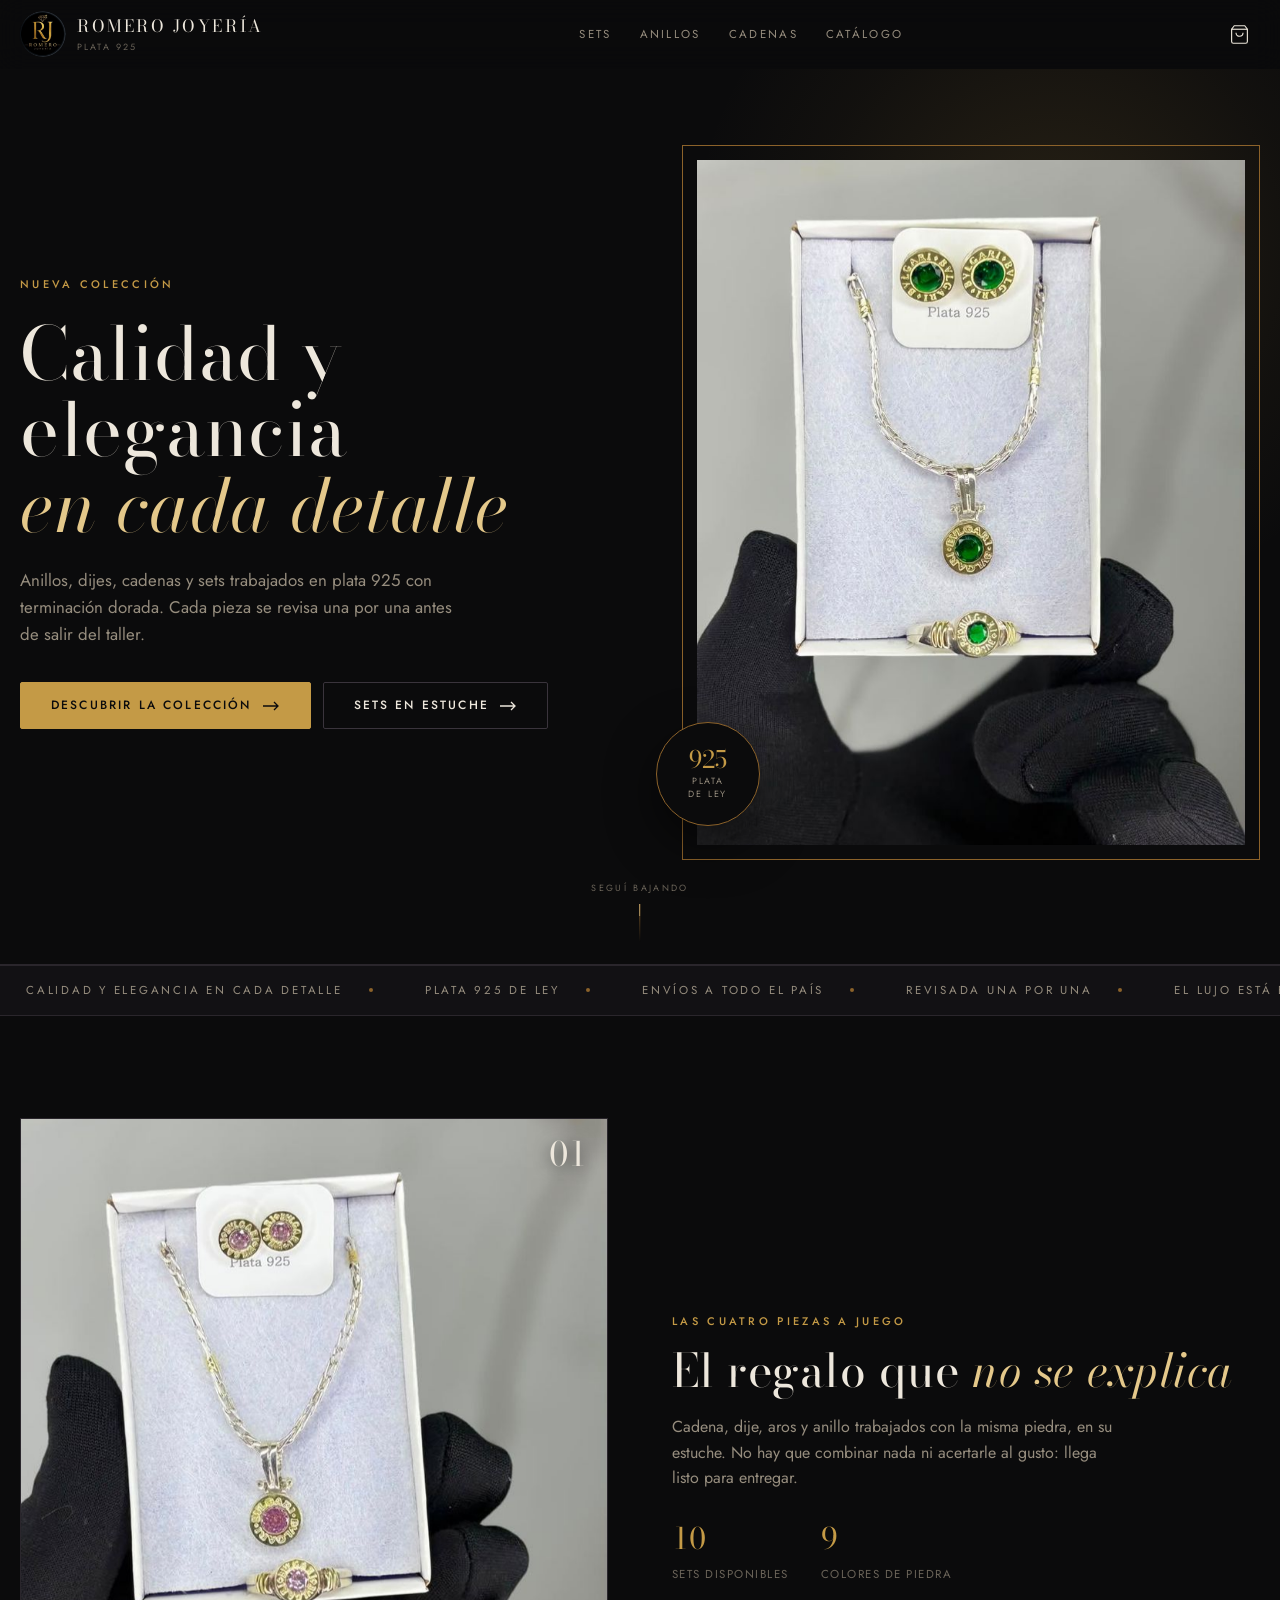
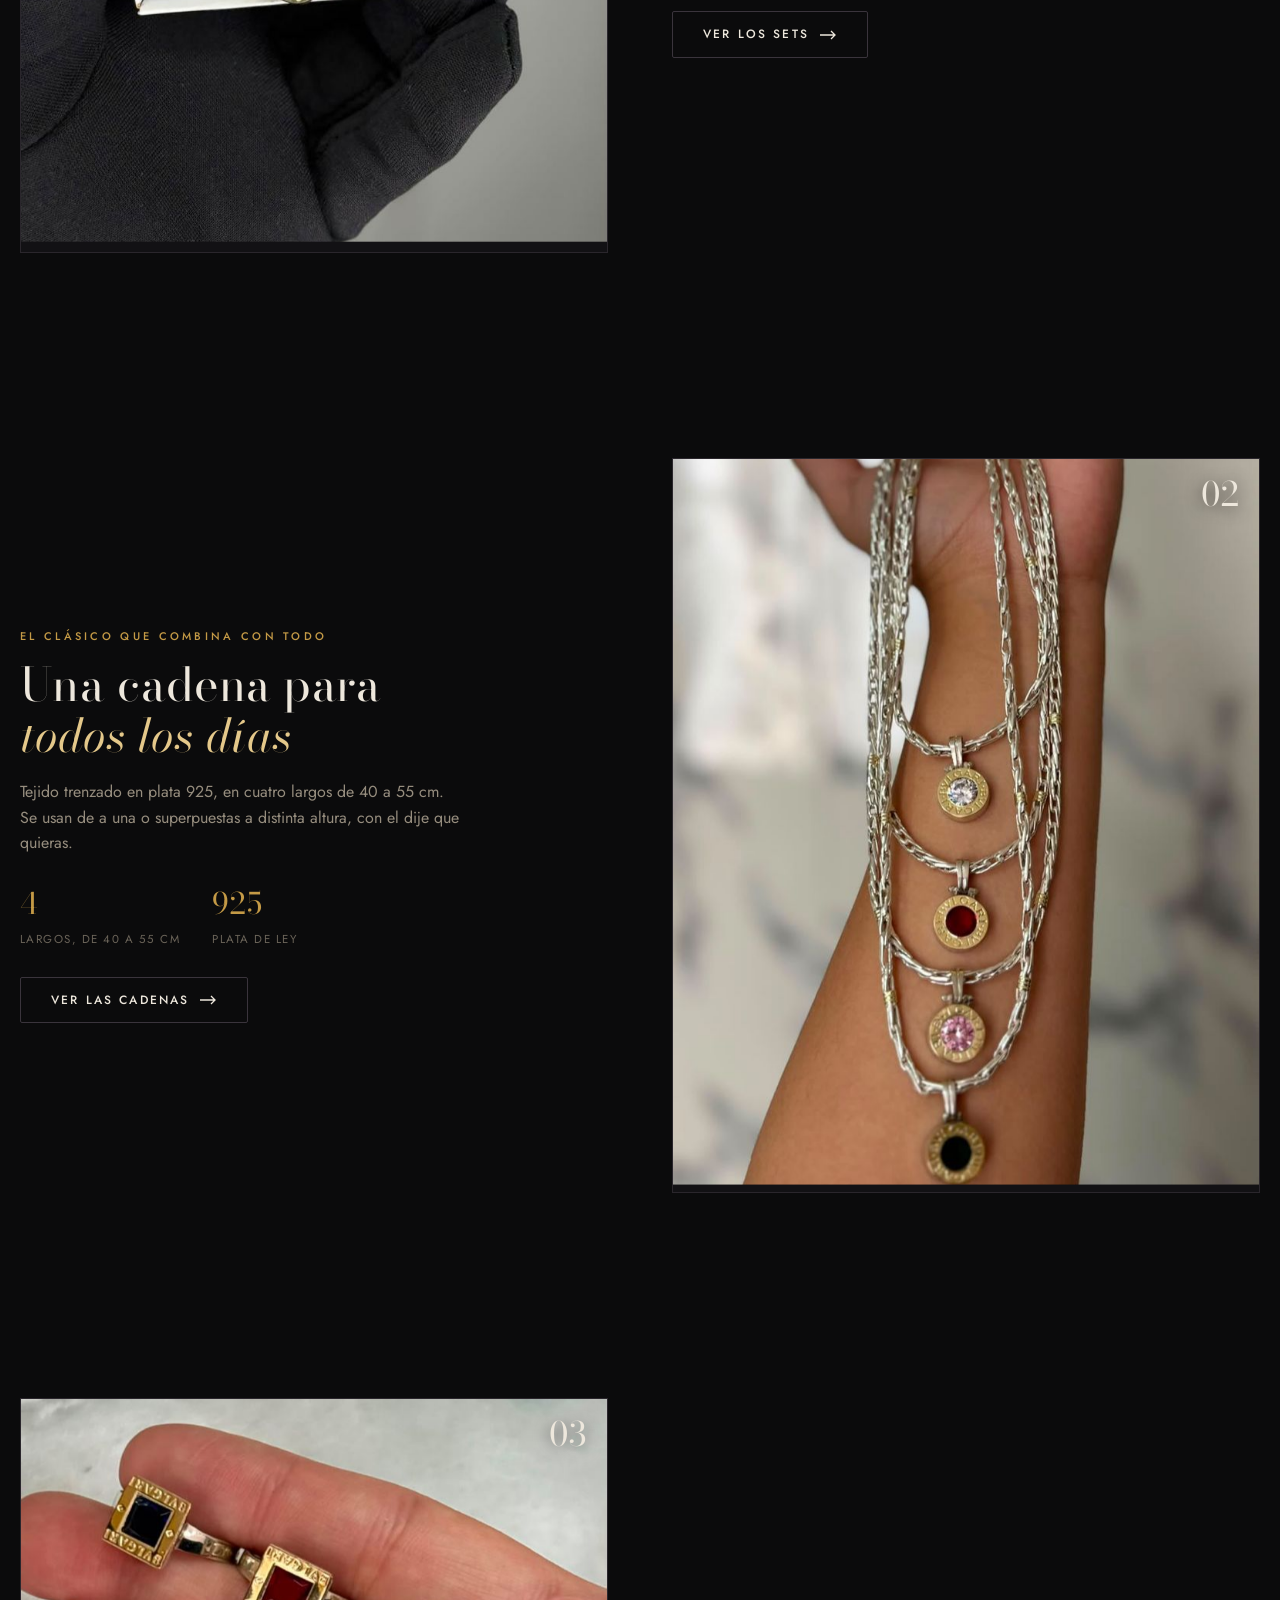
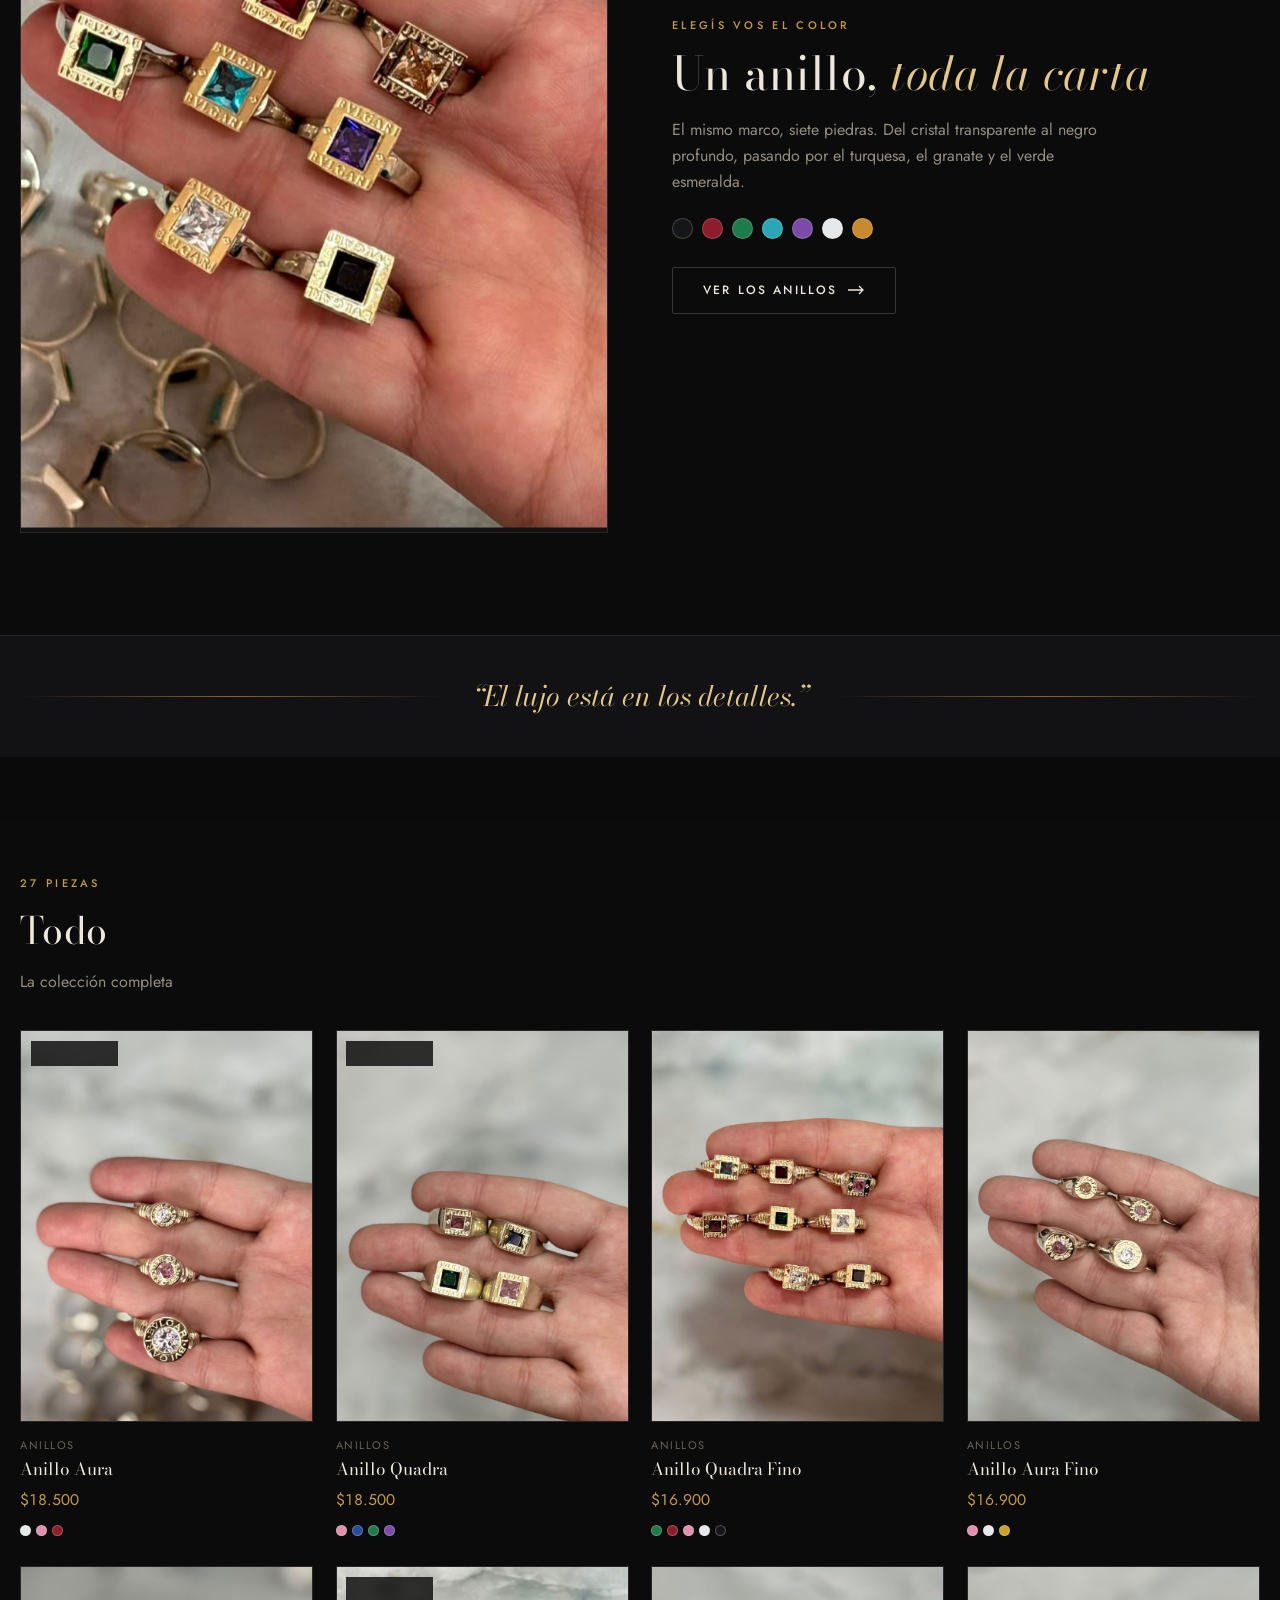
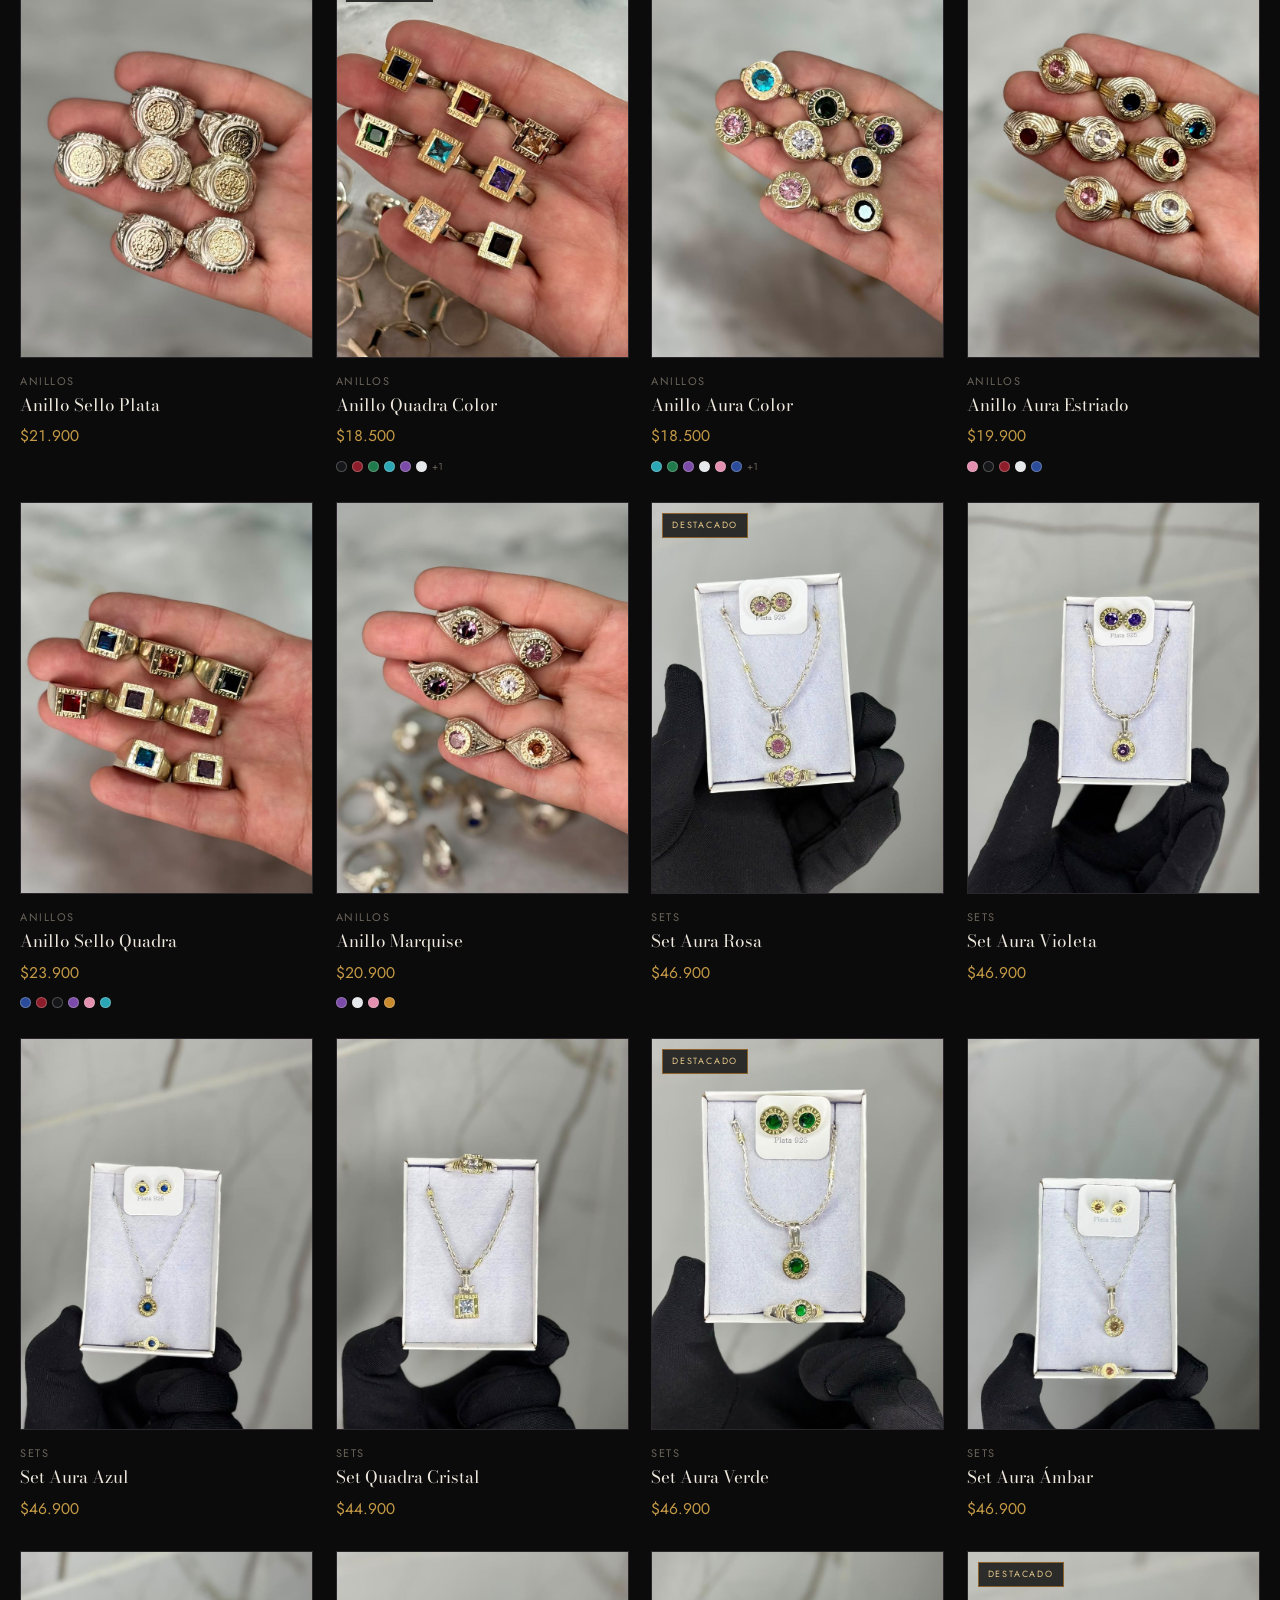
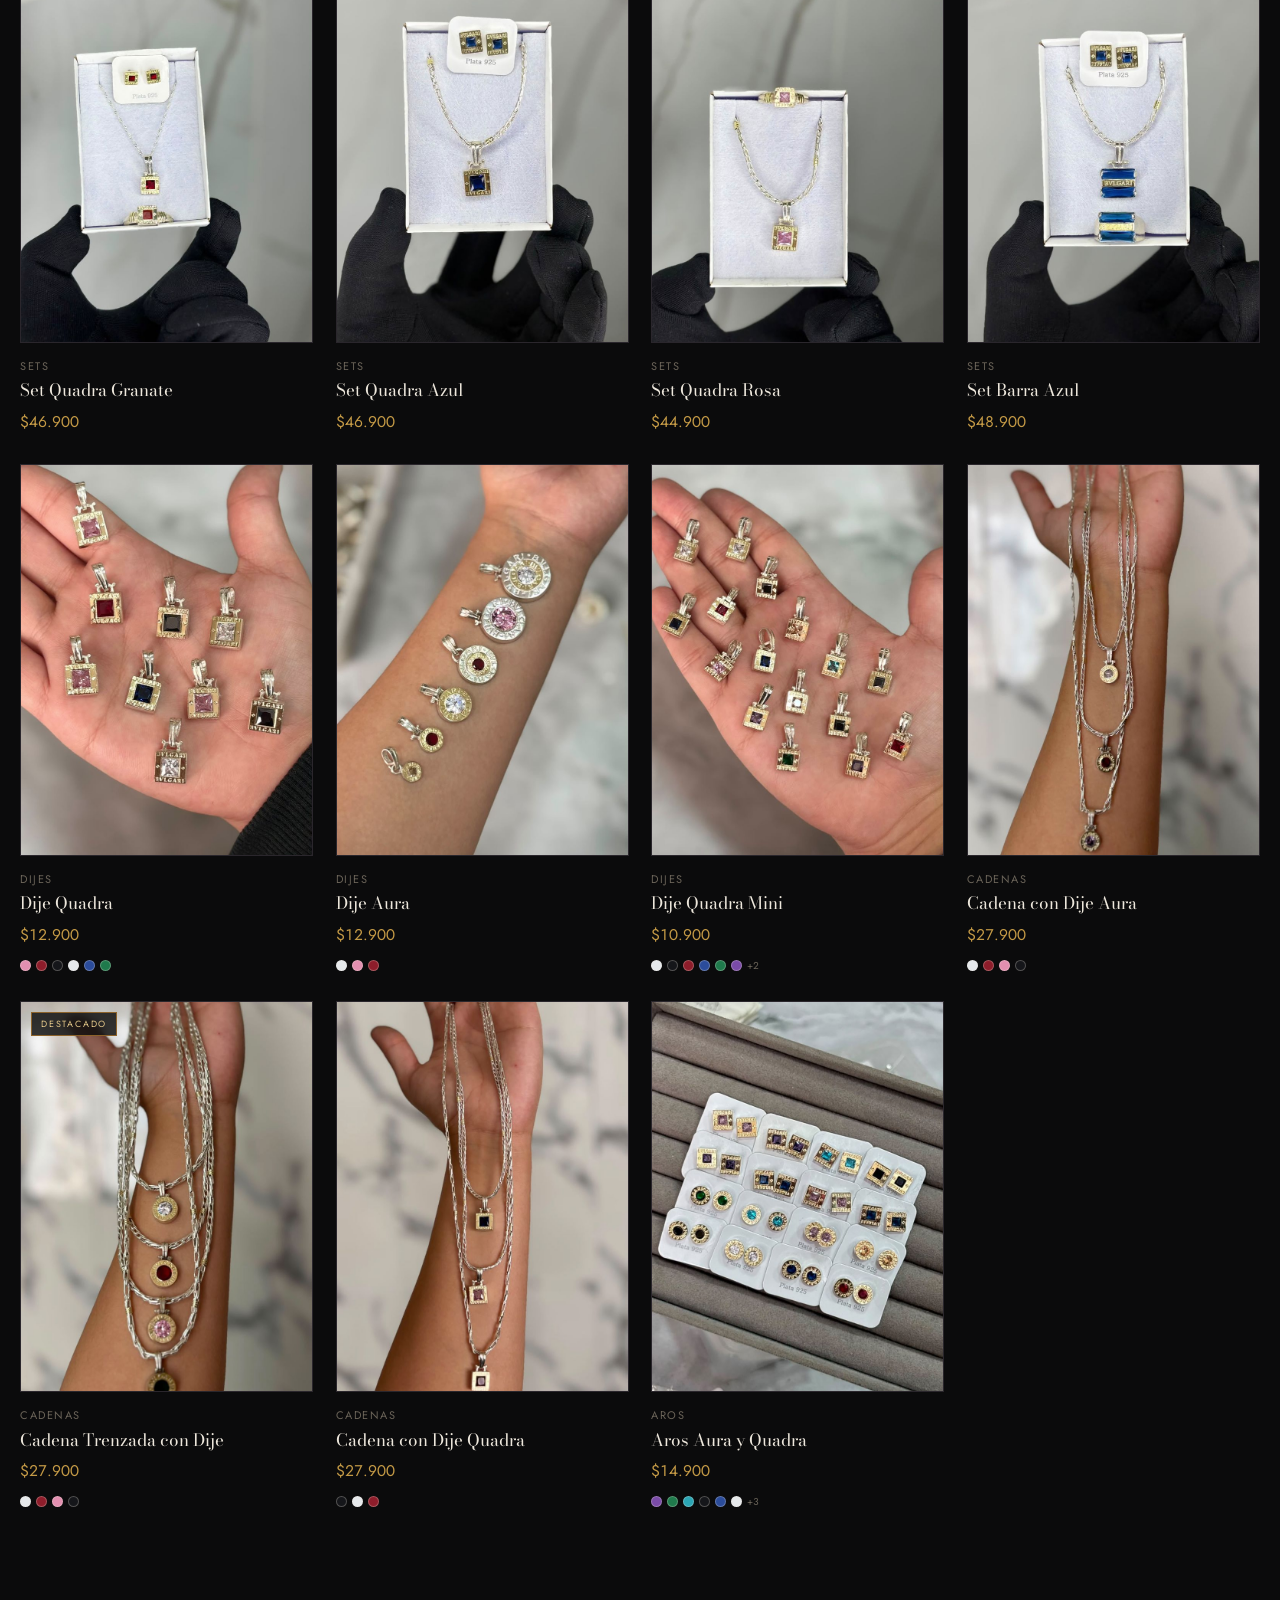
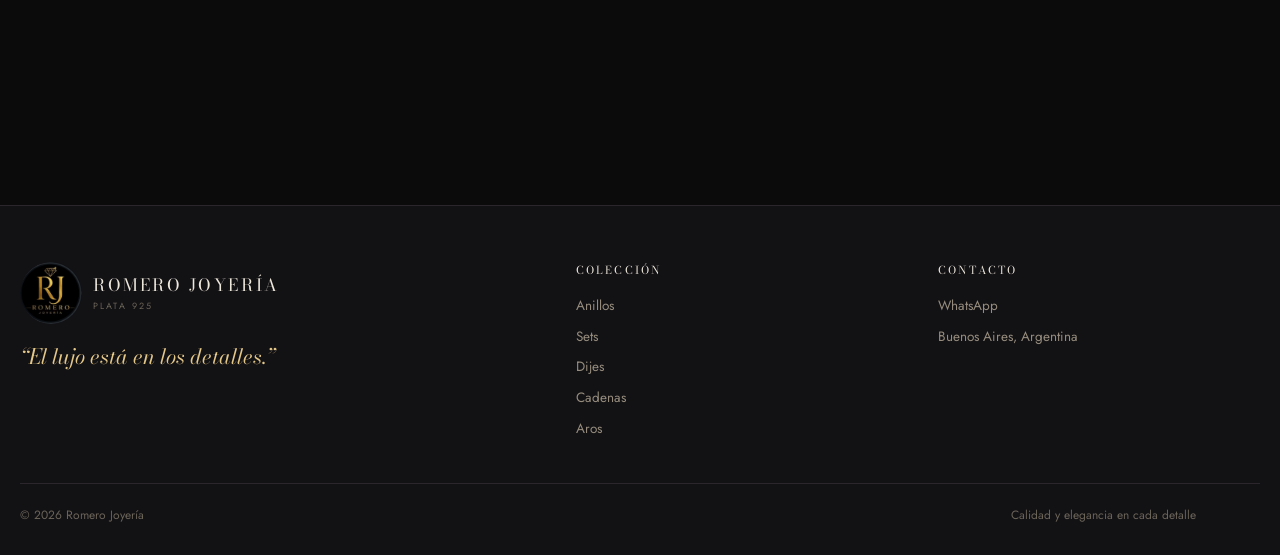
==== index.html @ 1dba3087 "Rediseñar la portada con secciones editoriales y animaciones La grilla de productos sola resultaba p" ====
<!doctype html>
<html lang="es">
<head>
<meta charset="utf-8">
<meta name="viewport" content="width=device-width, initial-scale=1, viewport-fit=cover">
<title>Romero Joyería — Plata 925</title>
<meta name="description" content="Romero Joyería. Anillos, dijes, cadenas, aros y sets en plata 925. Calidad y elegancia en cada detalle.">
<meta name="theme-color" content="#0B0B0C">

<meta property="og:title" content="Romero Joyería">
<meta property="og:description" content="Calidad y elegancia en cada detalle. Plata 925.">
<meta property="og:type" content="website">
<meta property="og:image" content="img/productos/set-01.jpg">

<link rel="icon" href="img/favicon-32.png" sizes="32x32">
<link rel="apple-touch-icon" href="img/icono-180.png">

<link rel="preconnect" href="https://fonts.googleapis.com">
<link rel="preconnect" href="https://fonts.gstatic.com" crossorigin>
<link rel="stylesheet" href="https://fonts.googleapis.com/css2?family=Bodoni+Moda:ital,opsz,wght@0,6..96,400;0,6..96,500;0,6..96,600;1,6..96,400;1,6..96,500&family=Jost:wght@300;400;500&display=swap">
<link rel="stylesheet" href="css/styles.css">
</head>
<body>

<!-- ============ HEADER ============ -->
<header class="header" id="header">
  <div class="wrap header__bar">
    <a class="brand" href="#inicio" aria-label="Romero Joyería, ir al inicio">
      <img class="brand__mark" src="img/logo.png" alt="" width="320" height="320">
      <span>
        <span class="brand__name">Romero Joyería</span>
        <span class="brand__tag">Plata 925</span>
      </span>
    </a>

    <nav class="header__nav" aria-label="Secciones">
      <a href="#coleccion" data-cat="sets">Sets</a>
      <a href="#coleccion" data-cat="anillos">Anillos</a>
      <a href="#coleccion" data-cat="cadenas">Cadenas</a>
      <a href="#catalogo" data-goto="catalogo">Catálogo</a>
    </nav>

    <div class="header__actions">
      <button class="icon-btn cart-btn" id="openCart" aria-label="Abrir el carrito">
        <svg width="21" height="21" viewBox="0 0 24 24" fill="none" stroke="currentColor" stroke-width="1.3" aria-hidden="true">
          <path d="M6 2 3 6v14a2 2 0 0 0 2 2h14a2 2 0 0 0 2-2V6l-3-4z"/>
          <path d="M3 6h18"/>
          <path d="M16 10a4 4 0 0 1-8 0"/>
        </svg>
        <span class="cart-btn__count" id="cartCount" data-empty="true">0</span>
      </button>
    </div>
  </div>
  <div class="header__progress" id="progress" aria-hidden="true"></div>
</header>

<!-- ============ HERO ============ -->
<section class="hero" id="inicio">
  <div class="hero__glow" aria-hidden="true"></div>

  <div class="wrap hero__inner">
    <div class="hero__copy">
      <p class="eyebrow hero__el" style="--d:0">Nueva colección</p>
      <h1 class="hero__title hero__el" style="--d:1">
        Calidad y elegancia<br><em>en cada detalle</em>
      </h1>
      <p class="hero__lead hero__el" style="--d:2">
        Anillos, dijes, cadenas y sets trabajados en plata 925 con terminación
        dorada. Cada pieza se revisa una por una antes de salir del taller.
      </p>
      <div class="hero__cta hero__el" style="--d:3">
        <button class="btn btn--arrow" data-goto="catalogo">
          Descubrir la colección
          <svg class="arrow" width="17" height="10" viewBox="0 0 17 10" fill="none" stroke="currentColor" stroke-width="1.3" aria-hidden="true"><path d="M0 5h15M11 1l4 4-4 4"/></svg>
        </button>
        <button class="btn btn--ghost btn--arrow" data-cat="sets">
          Sets en estuche
          <svg class="arrow" width="17" height="10" viewBox="0 0 17 10" fill="none" stroke="currentColor" stroke-width="1.3" aria-hidden="true"><path d="M0 5h15M11 1l4 4-4 4"/></svg>
        </button>
      </div>
    </div>

    <div class="hero__art hero__el" style="--d:2" aria-hidden="true">
      <div class="hero__frame">
        <div class="hero__shot" data-par="0.10">
          <img src="img/productos/set-05.jpg" alt="" width="760" height="1351" fetchpriority="high">
        </div>
      </div>
      <div class="hero__chip">
        <span class="hero__chip-n">925</span>
        <span class="hero__chip-t">Plata<br>de ley</span>
      </div>
    </div>
  </div>

  <div class="hero__scroll" aria-hidden="true">
    <span>Seguí bajando</span>
    <i></i>
  </div>
</section>

<!-- ============ CINTA ============ -->
<div class="ticker" aria-hidden="true">
  <div class="ticker__track" id="ticker"></div>
</div>

<!-- ============ SECCIONES EDITORIALES ============ -->
<section class="stories" id="coleccion">

  <article class="story reveal">
    <div class="story__media" data-par="0.07">
      <img src="img/productos/set-01.jpg" alt="Set de cadena, dije, aros y anillo en su estuche" width="760" height="1351" loading="lazy">
      <span class="story__n">01</span>
    </div>
    <div class="story__copy">
      <p class="eyebrow">Las cuatro piezas a juego</p>
      <h2 class="story__title">El regalo que <em>no se explica</em></h2>
      <p class="story__text">
        Cadena, dije, aros y anillo trabajados con la misma piedra, en su estuche.
        No hay que combinar nada ni acertarle al gusto: llega listo para entregar.
      </p>
      <ul class="story__facts">
        <li><span>10</span> sets disponibles</li>
        <li><span>9</span> colores de piedra</li>
      </ul>
      <button class="btn btn--ghost btn--arrow" data-cat="sets">
        Ver los sets
        <svg class="arrow" width="17" height="10" viewBox="0 0 17 10" fill="none" stroke="currentColor" stroke-width="1.3" aria-hidden="true"><path d="M0 5h15M11 1l4 4-4 4"/></svg>
      </button>
    </div>
  </article>

  <article class="story story--flip reveal">
    <div class="story__media" data-par="0.07">
      <img src="img/productos/cadena-02.jpg" alt="Cadenas de plata trenzadas de distintos largos" width="760" height="1351" loading="lazy">
      <span class="story__n">02</span>
    </div>
    <div class="story__copy">
      <p class="eyebrow">El clásico que combina con todo</p>
      <h2 class="story__title">Una cadena para <em>todos los días</em></h2>
      <p class="story__text">
        Tejido trenzado en plata 925, en cuatro largos de 40 a 55 cm. Se usan
        de a una o superpuestas a distinta altura, con el dije que quieras.
      </p>
      <ul class="story__facts">
        <li><span>4</span> largos, de 40 a 55 cm</li>
        <li><span>925</span> plata de ley</li>
      </ul>
      <button class="btn btn--ghost btn--arrow" data-cat="cadenas">
        Ver las cadenas
        <svg class="arrow" width="17" height="10" viewBox="0 0 17 10" fill="none" stroke="currentColor" stroke-width="1.3" aria-hidden="true"><path d="M0 5h15M11 1l4 4-4 4"/></svg>
      </button>
    </div>
  </article>

  <article class="story reveal">
    <div class="story__media" data-par="0.07">
      <img src="img/productos/anillo-06.jpg" alt="Anillos de marco cuadrado con piedras de distintos colores" width="760" height="1351" loading="lazy">
      <span class="story__n">03</span>
    </div>
    <div class="story__copy">
      <p class="eyebrow">Elegís vos el color</p>
      <h2 class="story__title">Un anillo, <em>toda la carta</em></h2>
      <p class="story__text">
        El mismo marco, siete piedras. Del cristal transparente al negro
        profundo, pasando por el turquesa, el granate y el verde esmeralda.
      </p>
      <ul class="story__swatch" aria-label="Colores disponibles">
        <li style="--c:#15161A" title="Negro"></li>
        <li style="--c:#8E1D2B" title="Granate"></li>
        <li style="--c:#1F7A4C" title="Verde"></li>
        <li style="--c:#2BA6B5" title="Turquesa"></li>
        <li style="--c:#7A4BA8" title="Violeta"></li>
        <li style="--c:#E6E9EC" title="Cristal"></li>
        <li style="--c:#C98A2E" title="Ámbar"></li>
      </ul>
      <button class="btn btn--ghost btn--arrow" data-cat="anillos">
        Ver los anillos
        <svg class="arrow" width="17" height="10" viewBox="0 0 17 10" fill="none" stroke="currentColor" stroke-width="1.3" aria-hidden="true"><path d="M0 5h15M11 1l4 4-4 4"/></svg>
      </button>
    </div>
  </article>

</section>

<!-- ============ FRASE ============ -->
<div class="strip reveal">
  <div class="wrap">
    <span class="strip__rule" aria-hidden="true"></span>
    <p class="strip__quote">“El lujo está en los detalles.”</p>
    <span class="strip__rule" aria-hidden="true"></span>
  </div>
</div>

<!-- ============ CATEGORÍAS ============ -->
<nav class="catbar" id="catbarWrap" aria-label="Categorías">
  <div class="wrap">
    <div class="catbar__scroll" id="catbar" role="tablist"></div>
  </div>
</nav>

<!-- ============ CATÁLOGO ============ -->
<main class="wrap section" id="catalogo">
  <div class="section__head reveal">
    <p class="eyebrow" id="catEyebrow">La colección</p>
    <h2 class="section__title" id="catTitle">Todo</h2>
    <p class="section__desc" id="catDesc">La colección completa</p>
  </div>
  <div class="grid" id="grid"></div>
</main>

<!-- ============ GARANTÍAS ============ -->
<section class="wrap promises reveal">
  <div class="promise">
    <span class="promise__n">01</span>
    <h3>Plata 925 de ley</h3>
    <p>Cada pieza lleva el sello. Nada de aleaciones sin identificar.</p>
  </div>
  <div class="promise">
    <span class="promise__n">02</span>
    <h3>Revisada una por una</h3>
    <p>Se controla el engarce y el cierre antes de salir del taller.</p>
  </div>
  <div class="promise">
    <span class="promise__n">03</span>
    <h3>Envíos a todo el país</h3>
    <p>Sin cargo a partir de cierto monto. Retiro en persona si preferís.</p>
  </div>
</section>

<!-- ============ FOOTER ============ -->
<footer class="footer">
  <div class="wrap">
    <div class="footer__grid">
      <div>
        <span class="brand">
          <img class="brand__mark" src="img/logo.png" alt="Romero Joyería" width="320" height="320">
          <span>
            <span class="brand__name">Romero Joyería</span>
            <span class="brand__tag">Plata 925</span>
          </span>
        </span>
        <p class="footer__quote">“El lujo está en los detalles.”</p>
      </div>

      <div>
        <h3 class="footer__h">Colección</h3>
        <ul class="footer__list" id="footerCats"></ul>
      </div>

      <div>
        <h3 class="footer__h">Contacto</h3>
        <ul class="footer__list" id="footerContact"></ul>
      </div>
    </div>

    <div class="footer__bottom">
      <span id="footerCopy">© Romero Joyería</span>
      <span>Calidad y elegancia en cada detalle</span>
    </div>
  </div>
</footer>

<button class="totop" id="toTop" aria-label="Volver arriba" hidden>
  <svg width="15" height="15" viewBox="0 0 24 24" fill="none" stroke="currentColor" stroke-width="1.6" aria-hidden="true"><path d="M12 19V5M5 12l7-7 7 7"/></svg>
</button>

<div id="layer"></div>

<script src="js/config.js"></script>
<script src="js/products.js"></script>
<script src="js/app.js"></script>
</body>
</html>
---- css/styles.css ----
/* ============================================================
   ROMERO JOYERÍA — HOJA DE ESTILOS
   Paleta negra y dorada, de tema único: el sitio se ve igual
   con el celular en modo claro o en modo oscuro, a propósito.
   ============================================================ */

:root {
  /* Negros con una mínima desviación fría, para que no se vean apagados. */
  --ink:       #0B0B0C;
  --ink-2:     #121114;
  --ink-3:     #1A181C;
  --line:      #2A262C;
  --line-2:    #3A343C;

  /* Dorados muestreados del propio logo: cálidos, tirando a bronce. */
  --gold:      #C49A46;
  --gold-lt:   #E4C88A;
  --gold-dim:  #8C622A;

  /* Neutros con sesgo cálido hacia el dorado. */
  --bone:      #EDE7DC;
  --muted:     #968D7E;
  --muted-2:   #6B6459;

  --ok:        #6FAE7C;
  --warn:      #D9A441;
  --err:       #D06A62;

  --radius:    2px;
  --maxw:      1280px;
  --hh:        68px;                 /* alto del header */
  --cbh:       58px;                 /* alto de la barra de categorías */

  --shadow:    0 18px 48px rgba(0,0,0,.55);
  --ease:      cubic-bezier(.22,.61,.36,1);
  --ease-out:  cubic-bezier(.16,1,.3,1);

  color-scheme: dark;
}

* { box-sizing: border-box; }

html { scroll-behavior: smooth; }

body {
  margin: 0;
  background: var(--ink);
  color: var(--bone);
  font-family: "Jost", "Helvetica Neue", Arial, sans-serif;
  font-size: 16px;
  line-height: 1.6;
  -webkit-font-smoothing: antialiased;
  overflow-x: hidden;
}

body.no-scroll { overflow: hidden; }

img { max-width: 100%; display: block; }
a { color: inherit; text-decoration: none; }

:focus-visible { outline: 2px solid var(--gold); outline-offset: 3px; }

h1, h2, h3, .serif {
  font-family: "Bodoni Moda", "Didot", Georgia, serif;
  font-weight: 400;
  text-wrap: balance;
  margin: 0;
  letter-spacing: .01em;
}

.eyebrow {
  font-size: .688rem;
  letter-spacing: .3em;
  text-transform: uppercase;
  color: var(--gold);
  font-weight: 500;
  margin: 0;
}

.wrap {
  width: 100%;
  max-width: var(--maxw);
  margin-inline: auto;
  padding-inline: 20px;
}

/* ============================================================
   APARICIONES AL HACER SCROLL
   Sin JavaScript nada se oculta: la clase .js la agrega el
   propio script, así el contenido siempre se ve.
   ============================================================ */

.js .reveal {
  opacity: 0;
  transform: translateY(30px);
}

.js .reveal.in {
  opacity: 1;
  transform: none;
  transition: opacity .85s var(--ease-out), transform .85s var(--ease-out);
}

.js .hero__el {
  opacity: 0;
  transform: translateY(22px);
  animation: rise .95s var(--ease-out) forwards;
  animation-delay: calc(var(--d) * 120ms + 120ms);
}

@keyframes rise { to { opacity: 1; transform: none; } }

/* ============================================================
   HEADER
   ============================================================ */

.header {
  position: sticky;
  top: env(safe-area-inset-top, 0px);
  z-index: 60;
  background: rgba(11,11,12,.72);
  backdrop-filter: blur(14px);
  -webkit-backdrop-filter: blur(14px);
  border-bottom: 1px solid transparent;
  transition: background .35s var(--ease), border-color .35s var(--ease);
}

.header.is-stuck {
  background: rgba(11,11,12,.93);
  border-bottom-color: var(--line);
}

.header__bar {
  display: flex;
  align-items: center;
  justify-content: space-between;
  gap: 20px;
  height: var(--hh);
}

.header__progress {
  position: absolute;
  left: 0;
  bottom: -1px;
  height: 1px;
  width: 100%;
  transform: scaleX(0);
  transform-origin: 0 50%;
  background: linear-gradient(90deg, var(--gold-dim), var(--gold-lt));
}

.brand { display: flex; align-items: center; gap: 11px; flex-shrink: 0; }

.brand__mark {
  width: 46px;
  height: 46px;
  display: block;
  border-radius: 50%;
  object-fit: contain;
  flex-shrink: 0;
}

.footer .brand__mark { width: 62px; height: 62px; }

.brand__name {
  font-family: "Bodoni Moda", Georgia, serif;
  font-size: 1.06rem;
  letter-spacing: .15em;
  text-transform: uppercase;
  line-height: 1.15;
}

.brand__tag {
  display: block;
  font-family: "Jost", sans-serif;
  font-size: .563rem;
  letter-spacing: .24em;
  color: var(--muted-2);
  text-transform: uppercase;
}

.header__nav { display: flex; gap: 28px; }

.header__nav a {
  font-size: .72rem;
  letter-spacing: .2em;
  text-transform: uppercase;
  color: var(--muted);
  position: relative;
  padding-block: 4px;
  transition: color .22s var(--ease);
}

.header__nav a::after {
  content: "";
  position: absolute;
  left: 0;
  bottom: 0;
  height: 1px;
  width: 100%;
  background: var(--gold);
  transform: scaleX(0);
  transform-origin: 100% 50%;
  transition: transform .35s var(--ease-out);
}

.header__nav a:hover { color: var(--bone); }
.header__nav a:hover::after { transform: scaleX(1); transform-origin: 0 50%; }

.header__actions { display: flex; align-items: center; gap: 6px; }

.icon-btn {
  appearance: none;
  background: none;
  border: 1px solid transparent;
  color: var(--bone);
  cursor: pointer;
  padding: 9px;
  display: grid;
  place-items: center;
  border-radius: var(--radius);
  transition: color .2s var(--ease), border-color .2s var(--ease);
}

.icon-btn:hover { color: var(--gold); border-color: var(--line); }

.cart-btn { position: relative; }

.cart-btn__count {
  position: absolute;
  top: 1px;
  right: 1px;
  min-width: 17px;
  height: 17px;
  padding: 0 4px;
  border-radius: 9px;
  background: var(--gold);
  color: var(--ink);
  font-size: .625rem;
  font-weight: 600;
  display: grid;
  place-items: center;
  line-height: 1;
  font-variant-numeric: tabular-nums;
}

.cart-btn__count[data-empty="true"] { display: none; }

.cart-btn.bump { animation: bump .45s var(--ease); }

@keyframes bump {
  0%, 100% { transform: scale(1); }
  35%      { transform: scale(1.22); }
}

/* ============================================================
   HERO
   ============================================================ */

.hero {
  position: relative;
  overflow: hidden;
  border-bottom: 1px solid var(--line);
}

/* Halo dorado difuso: da profundidad sin cargar la pantalla. */
.hero__glow {
  position: absolute;
  top: -22%;
  right: -12%;
  width: min(760px, 88vw);
  aspect-ratio: 1;
  background: radial-gradient(circle, rgba(196,154,70,.16), rgba(196,154,70,.04) 46%, transparent 68%);
  pointer-events: none;
  z-index: 0;
}

.hero__inner {
  position: relative;
  z-index: 1;
  display: grid;
  grid-template-columns: 1.02fr .98fr;
  gap: 60px;
  align-items: center;
  padding-block: 76px 104px;
}

.hero__title {
  font-size: clamp(2.6rem, 6.4vw, 4.6rem);
  line-height: 1.03;
  margin-block: 22px 24px;
}

.hero__title em {
  font-style: italic;
  color: var(--gold-lt);
  display: inline-block;
}

.hero__lead {
  color: var(--muted);
  font-size: 1.055rem;
  max-width: 45ch;
  margin-block: 0 34px;
}

.hero__cta { display: flex; flex-wrap: wrap; gap: 12px; }

/* --- Composición de la foto --- */

.hero__art { position: relative; }

.hero__frame {
  position: relative;
  border: 1px solid var(--gold-dim);
  padding: 14px;
}

.hero__shot {
  overflow: hidden;
  aspect-ratio: 4 / 5;
  background: var(--ink-2);
}

.hero__shot img {
  width: 100%;
  height: 112%;
  object-fit: cover;
  object-position: center 42%;
  will-change: transform;
}

.hero__chip {
  position: absolute;
  left: -26px;
  bottom: 34px;
  width: 104px;
  height: 104px;
  border-radius: 50%;
  background: var(--ink);
  border: 1px solid var(--gold-dim);
  display: grid;
  place-content: center;
  text-align: center;
  gap: 2px;
  box-shadow: var(--shadow);
}

.hero__chip-n {
  font-family: "Bodoni Moda", Georgia, serif;
  font-size: 1.5rem;
  color: var(--gold);
  line-height: 1;
}

.hero__chip-t {
  font-size: .563rem;
  letter-spacing: .2em;
  text-transform: uppercase;
  color: var(--muted);
  line-height: 1.45;
}

.hero__scroll {
  position: absolute;
  left: 50%;
  bottom: 22px;
  transform: translateX(-50%);
  display: flex;
  flex-direction: column;
  align-items: center;
  gap: 9px;
  z-index: 1;
  font-size: .563rem;
  letter-spacing: .26em;
  text-transform: uppercase;
  color: var(--muted-2);
}

.hero__scroll i {
  width: 1px;
  height: 38px;
  background: linear-gradient(var(--gold-dim), transparent);
  position: relative;
  overflow: hidden;
}

.hero__scroll i::after {
  content: "";
  position: absolute;
  inset-inline: 0;
  height: 12px;
  background: var(--gold-lt);
  animation: drop 2.1s var(--ease) infinite;
}

@keyframes drop {
  0%       { transform: translateY(-14px); opacity: 0; }
  35%, 65% { opacity: 1; }
  100%     { transform: translateY(38px); opacity: 0; }
}

/* ============================================================
   BOTONES
   ============================================================ */

.btn {
  appearance: none;
  font-family: "Jost", sans-serif;
  font-size: .75rem;
  letter-spacing: .18em;
  text-transform: uppercase;
  font-weight: 500;
  padding: 15px 30px;
  border-radius: var(--radius);
  cursor: pointer;
  border: 1px solid var(--gold);
  background: var(--gold);
  color: var(--ink);
  transition: background .25s var(--ease), color .25s var(--ease),
              border-color .25s var(--ease), opacity .2s var(--ease);
  display: inline-flex;
  align-items: center;
  justify-content: center;
  gap: 11px;
  text-align: center;
  line-height: 1.2;
}

.btn:hover { background: var(--gold-lt); border-color: var(--gold-lt); }

.btn--ghost {
  background: transparent;
  color: var(--bone);
  border-color: var(--line-2);
}

.btn--ghost:hover { border-color: var(--gold); color: var(--gold); background: transparent; }

.btn--block { width: 100%; }

.btn:disabled { opacity: .45; cursor: not-allowed; }
.btn:disabled:hover { background: var(--gold); border-color: var(--gold); }

.btn .arrow { transition: transform .3s var(--ease-out); flex-shrink: 0; }
.btn--arrow:hover .arrow { transform: translateX(5px); }

/* ============================================================
   CINTA DESLIZANTE
   ============================================================ */

.ticker {
  border-block: 1px solid var(--line);
  background: var(--ink-2);
  overflow: hidden;
  padding-block: 15px;
}

.ticker__track {
  display: flex;
  gap: 0;
  width: max-content;
  animation: slide-x 38s linear infinite;
}

.ticker:hover .ticker__track { animation-play-state: paused; }

.ticker__item {
  display: inline-flex;
  align-items: center;
  gap: 26px;
  padding-inline: 26px;
  font-size: .72rem;
  letter-spacing: .24em;
  text-transform: uppercase;
  color: var(--muted);
  white-space: nowrap;
}

.ticker__item::after {
  content: "";
  width: 4px;
  height: 4px;
  border-radius: 50%;
  background: var(--gold-dim);
  flex-shrink: 0;
}

@keyframes slide-x { to { transform: translateX(-50%); } }

/* ============================================================
   SECCIONES EDITORIALES
   ============================================================ */

.stories {
  display: flex;
  flex-direction: column;
  gap: 0;
}

.story {
  display: grid;
  grid-template-columns: 1fr 1fr;
  align-items: center;
  gap: clamp(32px, 5vw, 76px);
  max-width: var(--maxw);
  margin-inline: auto;
  padding: clamp(60px, 8vw, 104px) 20px;
  width: 100%;
}

.story--flip .story__media { order: 2; }

.story__media {
  position: relative;
  aspect-ratio: 4 / 5;
  overflow: hidden;
  background: var(--ink-2);
  border: 1px solid var(--line);
}

.story__media img {
  width: 100%;
  height: 114%;
  object-fit: cover;
  will-change: transform;
}

/* El número de sección, apoyado sobre la foto. */
.story__n {
  position: absolute;
  top: 18px;
  right: 20px;
  font-family: "Bodoni Moda", Georgia, serif;
  font-size: 2.1rem;
  color: var(--bone);
  text-shadow: 0 2px 16px rgba(0,0,0,.75);
  line-height: 1;
  font-variant-numeric: tabular-nums;
}

.story__title {
  font-size: clamp(1.85rem, 3.9vw, 2.9rem);
  line-height: 1.1;
  margin-block: 14px 18px;
}

.story__title em { font-style: italic; color: var(--gold-lt); }

.story__text {
  color: var(--muted);
  max-width: 44ch;
  margin-block: 0 24px;
}

.story__facts {
  list-style: none;
  padding: 0;
  margin-block: 0 28px;
  display: flex;
  gap: 32px;
  flex-wrap: wrap;
}

.story__facts li {
  font-size: .72rem;
  letter-spacing: .13em;
  text-transform: uppercase;
  color: var(--muted-2);
  display: flex;
  flex-direction: column;
  gap: 3px;
}

.story__facts span {
  font-family: "Bodoni Moda", Georgia, serif;
  font-size: 1.85rem;
  color: var(--gold);
  letter-spacing: 0;
  text-transform: none;
  font-variant-numeric: tabular-nums;
}

.story__swatch {
  list-style: none;
  padding: 0;
  margin-block: 0 28px;
  display: flex;
  gap: 9px;
}

.story__swatch li {
  width: 21px;
  height: 21px;
  border-radius: 50%;
  background: var(--c);
  border: 1px solid rgba(237,231,220,.22);
  transition: transform .25s var(--ease);
}

.story__swatch li:hover { transform: scale(1.18); }

/* ============================================================
   FRANJA DE FRASE
   ============================================================ */

.strip {
  border-block: 1px solid var(--line);
  background: var(--ink-2);
  padding-block: 38px;
}

.strip .wrap {
  display: flex;
  align-items: center;
  gap: 26px;
}

.strip__rule {
  flex: 1;
  height: 1px;
  background: linear-gradient(90deg, transparent, var(--gold-dim), transparent);
}

.strip__quote {
  font-family: "Bodoni Moda", Georgia, serif;
  font-style: italic;
  font-size: clamp(1.16rem, 2.7vw, 1.75rem);
  color: var(--gold-lt);
  margin: 0;
  text-align: center;
  flex-shrink: 0;
}

/* ============================================================
   CATEGORÍAS
   ============================================================ */

.catbar {
  position: sticky;
  top: calc(var(--hh) + env(safe-area-inset-top, 0px));
  z-index: 50;
  background: rgba(11,11,12,.94);
  backdrop-filter: blur(14px);
  -webkit-backdrop-filter: blur(14px);
  border-bottom: 1px solid var(--line);
}

.catbar__scroll {
  display: flex;
  gap: 4px;
  overflow-x: auto;
  scrollbar-width: none;
  padding-block: 12px;
}

.catbar__scroll::-webkit-scrollbar { display: none; }

.cat {
  appearance: none;
  background: none;
  border: 1px solid transparent;
  color: var(--muted);
  font-family: "Jost", sans-serif;
  font-size: .75rem;
  letter-spacing: .16em;
  text-transform: uppercase;
  padding: 9px 17px;
  cursor: pointer;
  white-space: nowrap;
  border-radius: var(--radius);
  transition: color .22s var(--ease), border-color .22s var(--ease);
}

.cat:hover { color: var(--bone); }
.cat[aria-selected="true"] { color: var(--gold); border-color: var(--gold-dim); }

.cat__n {
  font-size: .625rem;
  color: var(--muted-2);
  margin-left: 6px;
  font-variant-numeric: tabular-nums;
}

.cat[aria-selected="true"] .cat__n { color: var(--gold-dim); }

/* ============================================================
   GRILLA DE PRODUCTOS
   ============================================================ */

#catalogo {
  scroll-margin-top: calc(var(--hh) + var(--cbh) + env(safe-area-inset-top, 0px));
}

#coleccion {
  scroll-margin-top: calc(var(--hh) + env(safe-area-inset-top, 0px));
}

.section { padding-block: 54px 78px; }

.section__head { margin-bottom: 36px; }

.section__title {
  font-size: clamp(1.65rem, 3.4vw, 2.35rem);
  margin-block: 9px 7px;
}

.section__desc { color: var(--muted); margin: 0; }

.grid {
  display: grid;
  grid-template-columns: repeat(4, minmax(0, 1fr));
  gap: 30px 22px;
}

.card {
  display: flex;
  flex-direction: column;
  background: none;
  border: 0;
  padding: 0;
  text-align: left;
  color: inherit;
  font: inherit;
  cursor: pointer;
}

/* Entrada escalonada: cada tarjeta llega un instante después que la anterior. */
.js .card {
  opacity: 0;
  transform: translateY(24px);
}

.js .card.in {
  opacity: 1;
  transform: none;
  transition: opacity .7s var(--ease-out), transform .7s var(--ease-out);
  transition-delay: calc(var(--i, 0) * 55ms);
}

.card__media {
  position: relative;
  aspect-ratio: 3 / 4;
  overflow: hidden;
  background: var(--ink-2);
  border: 1px solid var(--line);
  transition: border-color .3s var(--ease);
}

.card:hover .card__media { border-color: var(--gold-dim); }

.card__media img {
  width: 100%;
  height: 100%;
  object-fit: cover;
  transition: transform .7s var(--ease-out), filter .4s var(--ease);
  filter: saturate(.93);
}

.card:hover .card__media img { transform: scale(1.06); filter: saturate(1.03); }

/* Velo que sube desde abajo al pasar el mouse. */
.card__media::after {
  content: "";
  position: absolute;
  inset: 0;
  background: linear-gradient(to top, rgba(11,11,12,.78), transparent 52%);
  opacity: 0;
  transition: opacity .35s var(--ease);
  pointer-events: none;
}

.card:hover .card__media::after { opacity: 1; }

.card__flag {
  position: absolute;
  top: 10px;
  left: 10px;
  background: rgba(11,11,12,.82);
  border: 1px solid var(--gold-dim);
  color: var(--gold-lt);
  font-size: .563rem;
  letter-spacing: .2em;
  text-transform: uppercase;
  padding: 4px 9px;
  backdrop-filter: blur(4px);
  z-index: 2;
}

.card__view {
  position: absolute;
  inset-inline: 10px;
  bottom: 10px;
  z-index: 2;
  border: 1px solid var(--gold-dim);
  background: rgba(11,11,12,.72);
  color: var(--gold-lt);
  font-size: .625rem;
  letter-spacing: .2em;
  text-transform: uppercase;
  padding: 11px;
  text-align: center;
  opacity: 0;
  transform: translateY(10px);
  transition: opacity .3s var(--ease), transform .3s var(--ease-out);
  backdrop-filter: blur(4px);
}

.card:hover .card__view,
.card:focus-visible .card__view { opacity: 1; transform: translateY(0); }

.card__body { padding-top: 15px; display: flex; flex-direction: column; gap: 5px; }

.card__name {
  font-family: "Bodoni Moda", Georgia, serif;
  font-size: 1.065rem;
  line-height: 1.25;
}

.card__meta {
  font-size: .688rem;
  letter-spacing: .14em;
  text-transform: uppercase;
  color: var(--muted-2);
}

.card__price {
  color: var(--gold);
  font-size: .97rem;
  font-variant-numeric: tabular-nums;
  margin-top: 3px;
}

.card__stones { display: flex; gap: 5px; margin-top: 7px; flex-wrap: wrap; }

.dot {
  width: 11px;
  height: 11px;
  border-radius: 50%;
  border: 1px solid rgba(237,231,220,.28);
}

.dot--more {
  width: auto;
  height: auto;
  border: 0;
  border-radius: 0;
  font-size: .625rem;
  color: var(--muted-2);
  line-height: 11px;
  font-variant-numeric: tabular-nums;
}

.empty {
  grid-column: 1 / -1;
  text-align: center;
  padding-block: 70px;
  color: var(--muted);
}

/* ============================================================
   GARANTÍAS
   ============================================================ */

.promises {
  display: grid;
  grid-template-columns: repeat(3, 1fr);
  gap: 30px;
  padding-block: 20px 86px;
}

.promise { border-top: 1px solid var(--line); padding-top: 20px; }

.promise__n {
  font-family: "Bodoni Moda", Georgia, serif;
  font-size: .82rem;
  color: var(--gold);
  letter-spacing: .1em;
  font-variant-numeric: tabular-nums;
}

.promise h3 { font-size: 1.14rem; margin-block: 9px 7px; }
.promise p { color: var(--muted); font-size: .9rem; margin: 0; }

/* ============================================================
   VOLVER ARRIBA
   ============================================================ */

.totop {
  position: fixed;
  right: 20px;
  bottom: calc(20px + env(safe-area-inset-bottom, 0px));
  z-index: 55;
  width: 44px;
  height: 44px;
  border-radius: 50%;
  border: 1px solid var(--gold-dim);
  background: rgba(11,11,12,.88);
  color: var(--gold);
  cursor: pointer;
  display: grid;
  place-items: center;
  backdrop-filter: blur(8px);
  opacity: 0;
  transform: translateY(12px);
  transition: opacity .35s var(--ease), transform .35s var(--ease-out),
              background .25s var(--ease), color .25s var(--ease);
}

.totop.show { opacity: 1; transform: none; }
.totop:hover { background: var(--gold); color: var(--ink); }

/* ============================================================
   PANEL LATERAL (carrito, ficha, checkout)
   ============================================================ */

.scrim {
  position: fixed;
  inset: 0;
  background: rgba(0,0,0,.7);
  backdrop-filter: blur(3px);
  z-index: 90;
  opacity: 0;
  animation: fade .3s var(--ease) forwards;
}

@keyframes fade { to { opacity: 1; } }

.panel {
  position: fixed;
  top: 0;
  right: 0;
  bottom: 0;
  width: min(440px, 100%);
  background: var(--ink-2);
  border-left: 1px solid var(--line);
  z-index: 100;
  display: flex;
  flex-direction: column;
  transform: translateX(100%);
  animation: slide .4s var(--ease-out) forwards;
  padding-bottom: env(safe-area-inset-bottom, 0px);
}

@keyframes slide { to { transform: translateX(0); } }

.panel__head {
  display: flex;
  align-items: center;
  justify-content: space-between;
  gap: 12px;
  padding: 20px;
  border-bottom: 1px solid var(--line);
  flex-shrink: 0;
}

.panel__title {
  font-family: "Bodoni Moda", Georgia, serif;
  font-size: 1.2rem;
  letter-spacing: .04em;
}

.panel__body { flex: 1; overflow-y: auto; padding: 20px; }

.panel__foot {
  border-top: 1px solid var(--line);
  padding: 20px;
  flex-shrink: 0;
  background: var(--ink-2);
}

.line {
  display: grid;
  grid-template-columns: 72px 1fr;
  gap: 14px;
  padding-block: 16px;
  border-bottom: 1px solid var(--line);
}

.line:first-child { padding-top: 0; }

.line__img {
  aspect-ratio: 3 / 4;
  object-fit: cover;
  border: 1px solid var(--line);
  width: 100%;
  height: 100%;
}

.line__name {
  font-family: "Bodoni Moda", Georgia, serif;
  font-size: .99rem;
  line-height: 1.3;
}

.line__opt {
  font-size: .688rem;
  color: var(--muted-2);
  letter-spacing: .1em;
  text-transform: uppercase;
  margin-top: 2px;
}

.line__row {
  display: flex;
  align-items: center;
  justify-content: space-between;
  gap: 10px;
  margin-top: 10px;
}

.line__row + .line__row { margin-top: 6px; }

.qty { display: inline-flex; align-items: center; border: 1px solid var(--line); }

.qty button {
  appearance: none;
  background: none;
  border: 0;
  color: var(--bone);
  width: 28px;
  height: 28px;
  cursor: pointer;
  font-size: 1rem;
  line-height: 1;
  display: grid;
  place-items: center;
  transition: color .18s var(--ease);
}

.qty button:hover { color: var(--gold); }

.qty span {
  min-width: 28px;
  text-align: center;
  font-size: .82rem;
  font-variant-numeric: tabular-nums;
}

.line__price { color: var(--gold); font-size: .9rem; font-variant-numeric: tabular-nums; }

.link-btn {
  appearance: none;
  background: none;
  border: 0;
  color: var(--muted-2);
  font-family: inherit;
  font-size: .688rem;
  letter-spacing: .1em;
  text-transform: uppercase;
  cursor: pointer;
  padding: 0;
  transition: color .18s var(--ease);
}

.link-btn:hover { color: var(--err); }

.totals { display: flex; flex-direction: column; gap: 8px; margin-bottom: 16px; }

.totals__row {
  display: flex;
  justify-content: space-between;
  gap: 12px;
  font-size: .845rem;
  color: var(--muted);
}

.totals__row--big {
  font-size: 1.06rem;
  color: var(--bone);
  border-top: 1px solid var(--line);
  padding-top: 11px;
  margin-top: 3px;
}

.totals__row--big strong {
  color: var(--gold);
  font-weight: 500;
  font-variant-numeric: tabular-nums;
}

.totals__row span:last-child { font-variant-numeric: tabular-nums; }

.note { font-size: .72rem; color: var(--muted-2); line-height: 1.5; margin-block: 12px 0; }

.detail__img {
  width: 100%;
  aspect-ratio: 3 / 4;
  object-fit: cover;
  border: 1px solid var(--line);
  margin-bottom: 20px;
}

.detail__name {
  font-family: "Bodoni Moda", Georgia, serif;
  font-size: 1.65rem;
  line-height: 1.15;
  margin-block: 7px 8px;
}

.detail__price {
  color: var(--gold);
  font-size: 1.3rem;
  font-variant-numeric: tabular-nums;
  margin-bottom: 16px;
}

.detail__desc { color: var(--muted); margin-bottom: 20px; }

.detail__spec {
  display: flex;
  gap: 10px;
  font-size: .78rem;
  color: var(--muted-2);
  border-top: 1px solid var(--line);
  padding-top: 14px;
  margin-bottom: 20px;
}

.detail__spec dt { letter-spacing: .13em; text-transform: uppercase; flex-shrink: 0; }
.detail__spec dd { margin: 0; color: var(--muted); }

.field { margin-bottom: 18px; }

.field__label {
  display: block;
  font-size: .688rem;
  letter-spacing: .18em;
  text-transform: uppercase;
  color: var(--muted);
  margin-bottom: 9px;
}

.chips { display: flex; flex-wrap: wrap; gap: 7px; }

.chip {
  appearance: none;
  background: none;
  border: 1px solid var(--line);
  color: var(--muted);
  font-family: inherit;
  font-size: .75rem;
  padding: 8px 13px;
  cursor: pointer;
  border-radius: var(--radius);
  display: inline-flex;
  align-items: center;
  gap: 7px;
  transition: color .18s var(--ease), border-color .18s var(--ease);
}

.chip:hover { color: var(--bone); border-color: var(--muted-2); }
.chip[aria-pressed="true"] { border-color: var(--gold); color: var(--gold); }

.steps { display: flex; gap: 5px; margin-bottom: 22px; }

.steps__item {
  flex: 1;
  font-size: .625rem;
  letter-spacing: .13em;
  text-transform: uppercase;
  color: var(--muted-2);
  border-top: 2px solid var(--line);
  padding-top: 8px;
  transition: color .3s var(--ease), border-color .3s var(--ease);
}

.steps__item[data-state="active"] { color: var(--gold); border-color: var(--gold); }
.steps__item[data-state="done"]   { color: var(--muted); border-color: var(--gold-dim); }

.input, .select, .textarea {
  width: 100%;
  background: var(--ink);
  border: 1px solid var(--line);
  color: var(--bone);
  font-family: inherit;
  font-size: .93rem;
  padding: 12px 13px;
  border-radius: var(--radius);
  transition: border-color .18s var(--ease);
}

.input:focus, .select:focus, .textarea:focus { border-color: var(--gold-dim); outline: none; }
.input::placeholder, .textarea::placeholder { color: var(--muted-2); }
.textarea { resize: vertical; min-height: 78px; }

.input[aria-invalid="true"], .select[aria-invalid="true"] { border-color: var(--err); }

.error { color: var(--err); font-size: .72rem; margin-top: 5px; display: block; }

.radio-set { display: flex; flex-direction: column; gap: 8px; }

.radio {
  display: flex;
  align-items: flex-start;
  gap: 11px;
  border: 1px solid var(--line);
  padding: 13px;
  cursor: pointer;
  border-radius: var(--radius);
  transition: border-color .18s var(--ease);
}

.radio:hover { border-color: var(--muted-2); }
.radio:has(input:checked) { border-color: var(--gold-dim); }
.radio input { accent-color: var(--gold); margin-top: 3px; flex-shrink: 0; }

.radio__title { font-size: .9rem; display: block; }
.radio__sub { font-size: .72rem; color: var(--muted-2); display: block; margin-top: 2px; }

.review { border: 1px solid var(--line); padding: 16px; margin-bottom: 18px; background: var(--ink); }

.review__h {
  font-size: .625rem;
  letter-spacing: .2em;
  text-transform: uppercase;
  color: var(--gold);
  margin-bottom: 11px;
}

.review__row {
  display: flex;
  justify-content: space-between;
  gap: 14px;
  font-size: .82rem;
  padding-block: 4px;
  color: var(--muted);
}

.review__row span:last-child { color: var(--bone); text-align: right; }

.done { text-align: center; padding-block: 20px; }

.done__mark {
  width: 54px;
  height: 54px;
  border: 1px solid var(--gold);
  border-radius: 50%;
  display: grid;
  place-items: center;
  margin: 0 auto 18px;
  color: var(--gold);
  animation: pop .5s var(--ease-out);
}

@keyframes pop {
  from { transform: scale(.7); opacity: 0; }
  to   { transform: scale(1);  opacity: 1; }
}

.done__title { font-family: "Bodoni Moda", Georgia, serif; font-size: 1.45rem; margin-bottom: 10px; }
.done__text { color: var(--muted); font-size: .9rem; margin-bottom: 22px; }

.warnbox {
  border: 1px solid var(--warn);
  background: rgba(217,164,65,.08);
  padding: 13px;
  font-size: .8rem;
  color: var(--bone);
  margin-bottom: 18px;
  text-align: left;
  line-height: 1.55;
}

/* ============================================================
   FOOTER
   ============================================================ */

.footer {
  border-top: 1px solid var(--line);
  background: var(--ink-2);
  padding-block: 56px 30px;
}

.footer__grid {
  display: grid;
  grid-template-columns: 1.6fr 1fr 1fr;
  gap: 40px;
  margin-bottom: 44px;
}

.footer__quote {
  font-family: "Bodoni Moda", Georgia, serif;
  font-style: italic;
  font-size: 1.32rem;
  color: var(--gold-lt);
  margin-block: 18px 0;
  max-width: 24ch;
  line-height: 1.35;
}

.footer__h {
  font-size: .688rem;
  letter-spacing: .2em;
  text-transform: uppercase;
  color: var(--bone);
  margin-bottom: 15px;
}

.footer__list { list-style: none; padding: 0; margin: 0; display: flex; flex-direction: column; gap: 9px; }

.footer__list a, .footer__list li {
  color: var(--muted);
  font-size: .845rem;
  transition: color .2s var(--ease);
}

.footer__list a:hover { color: var(--gold); }

.footer__bottom {
  border-top: 1px solid var(--line);
  padding-top: 22px;
  /* El botón de volver arriba flota sobre esta esquina: le dejamos
     lugar para que no se monte sobre el texto. */
  padding-right: 64px;
  display: flex;
  justify-content: space-between;
  gap: 14px;
  flex-wrap: wrap;
  color: var(--muted-2);
  font-size: .75rem;
}

/* ============================================================
   RESPONSIVE
   ============================================================ */

@media (max-width: 1080px) {
  .grid { grid-template-columns: repeat(3, minmax(0, 1fr)); }
  .header__nav { display: none; }
}

@media (max-width: 900px) {
  .hero__inner { grid-template-columns: 1fr; gap: 50px; padding-block: 52px 88px; }
  .hero__art { max-width: 420px; }
  .hero__chip { left: auto; right: -14px; bottom: -22px; width: 92px; height: 92px; }
  .story { grid-template-columns: 1fr; gap: 30px; }
  .story--flip .story__media { order: 0; }
  .footer__grid { grid-template-columns: 1fr 1fr; gap: 32px; }
  .footer__quote { max-width: none; }
  .promises { grid-template-columns: 1fr; gap: 22px; padding-bottom: 64px; }
  .strip .wrap { gap: 16px; }
}

@media (max-width: 680px) {
  :root { --hh: 62px; }
  .grid { grid-template-columns: repeat(2, minmax(0, 1fr)); gap: 26px 14px; }
  .brand__name { font-size: .94rem; }
  .brand__mark { width: 40px; height: 40px; }
  .section { padding-block: 40px 58px; }
  .footer__grid { grid-template-columns: 1fr; }
  .card__view { display: none; }
  .strip__rule { display: none; }
  .hero__scroll { display: none; }
  .story__n { font-size: 1.7rem; }
}

@media (max-width: 420px) {
  .wrap, .story { padding-inline: 16px; }
  .panel__head, .panel__body, .panel__foot { padding: 16px; }
  .hero__title { font-size: 2.35rem; }
  .story__facts { gap: 22px; }
}

/* ============================================================
   MOVIMIENTO REDUCIDO
   Si el sistema pide menos animación, todo queda quieto y visible.
   ============================================================ */

@media (prefers-reduced-motion: reduce) {
  html { scroll-behavior: auto; }

  *, *::before, *::after {
    animation-duration: .01ms !important;
    animation-iteration-count: 1 !important;
    transition-duration: .01ms !important;
  }

  .js .reveal, .js .hero__el, .js .card { opacity: 1 !important; transform: none !important; }
  .ticker__track { animation: none; }
  .scrim, .panel { opacity: 1; transform: none; }
}
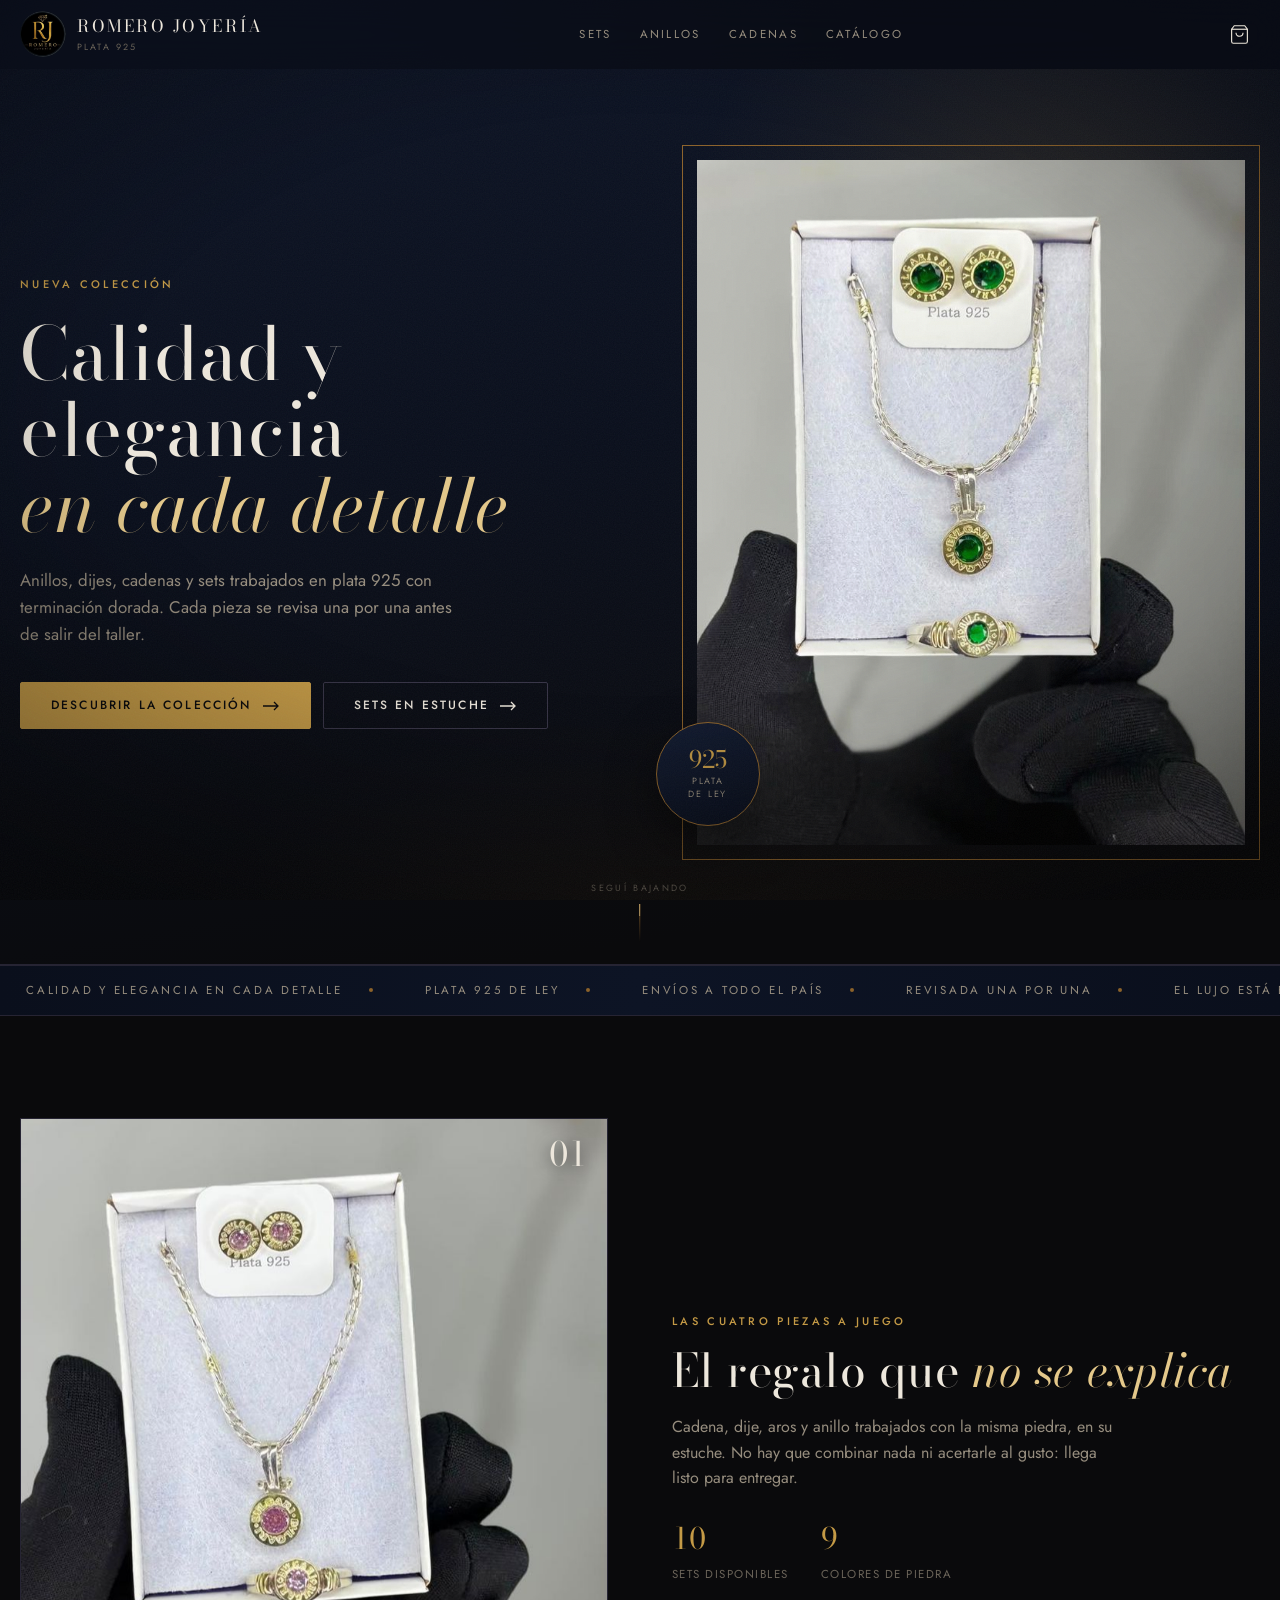
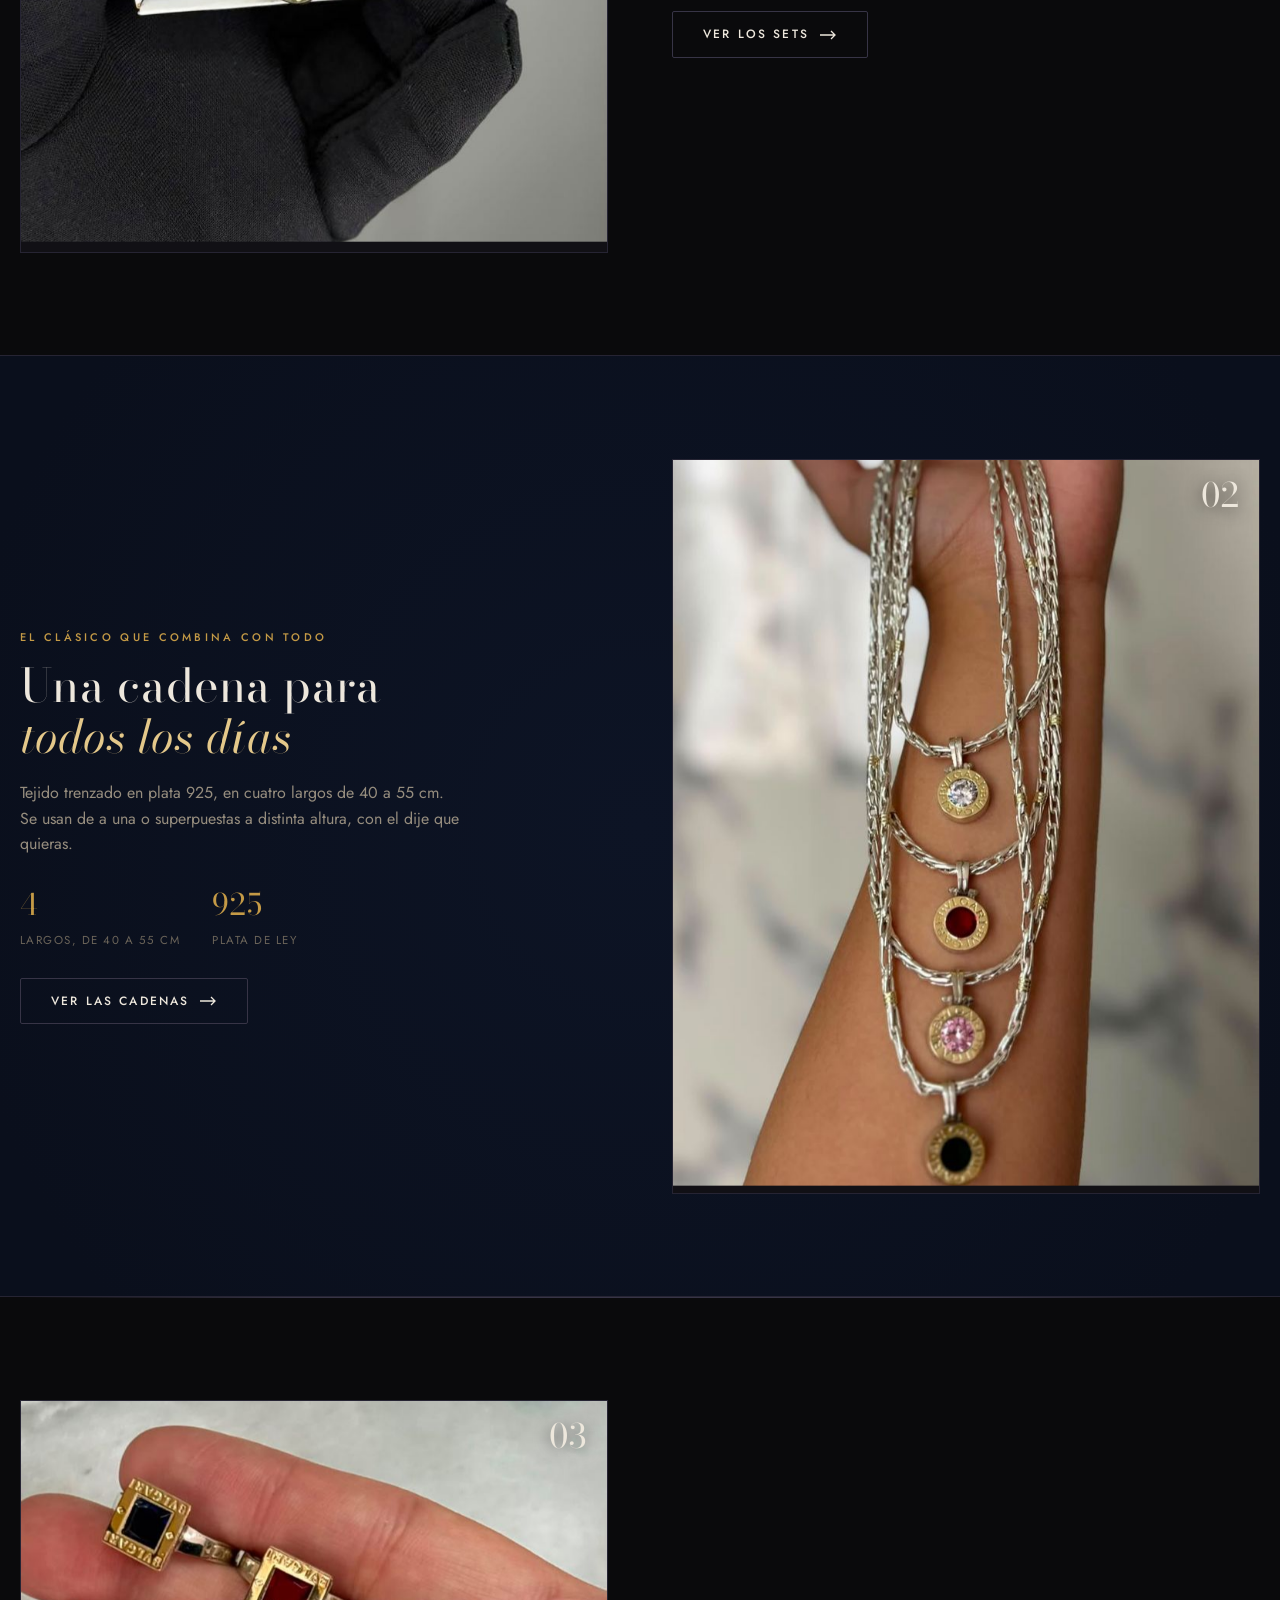
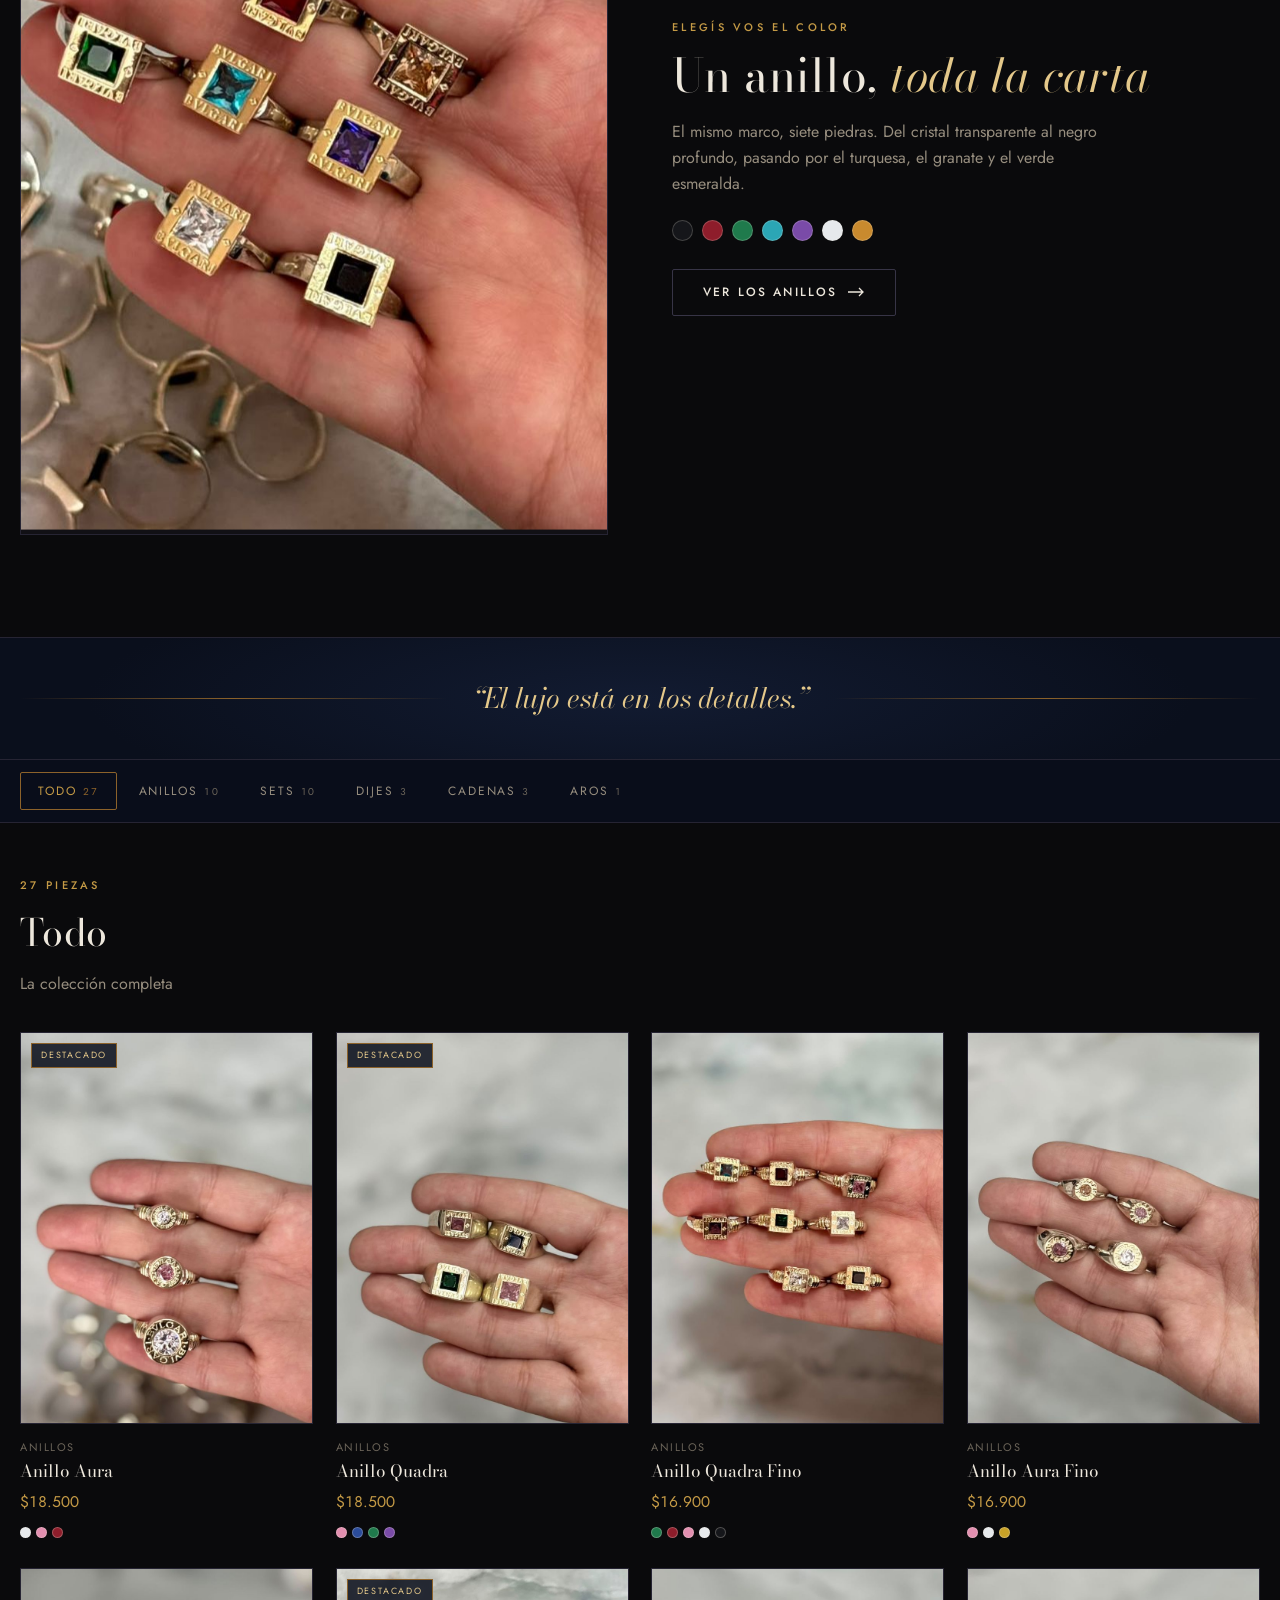
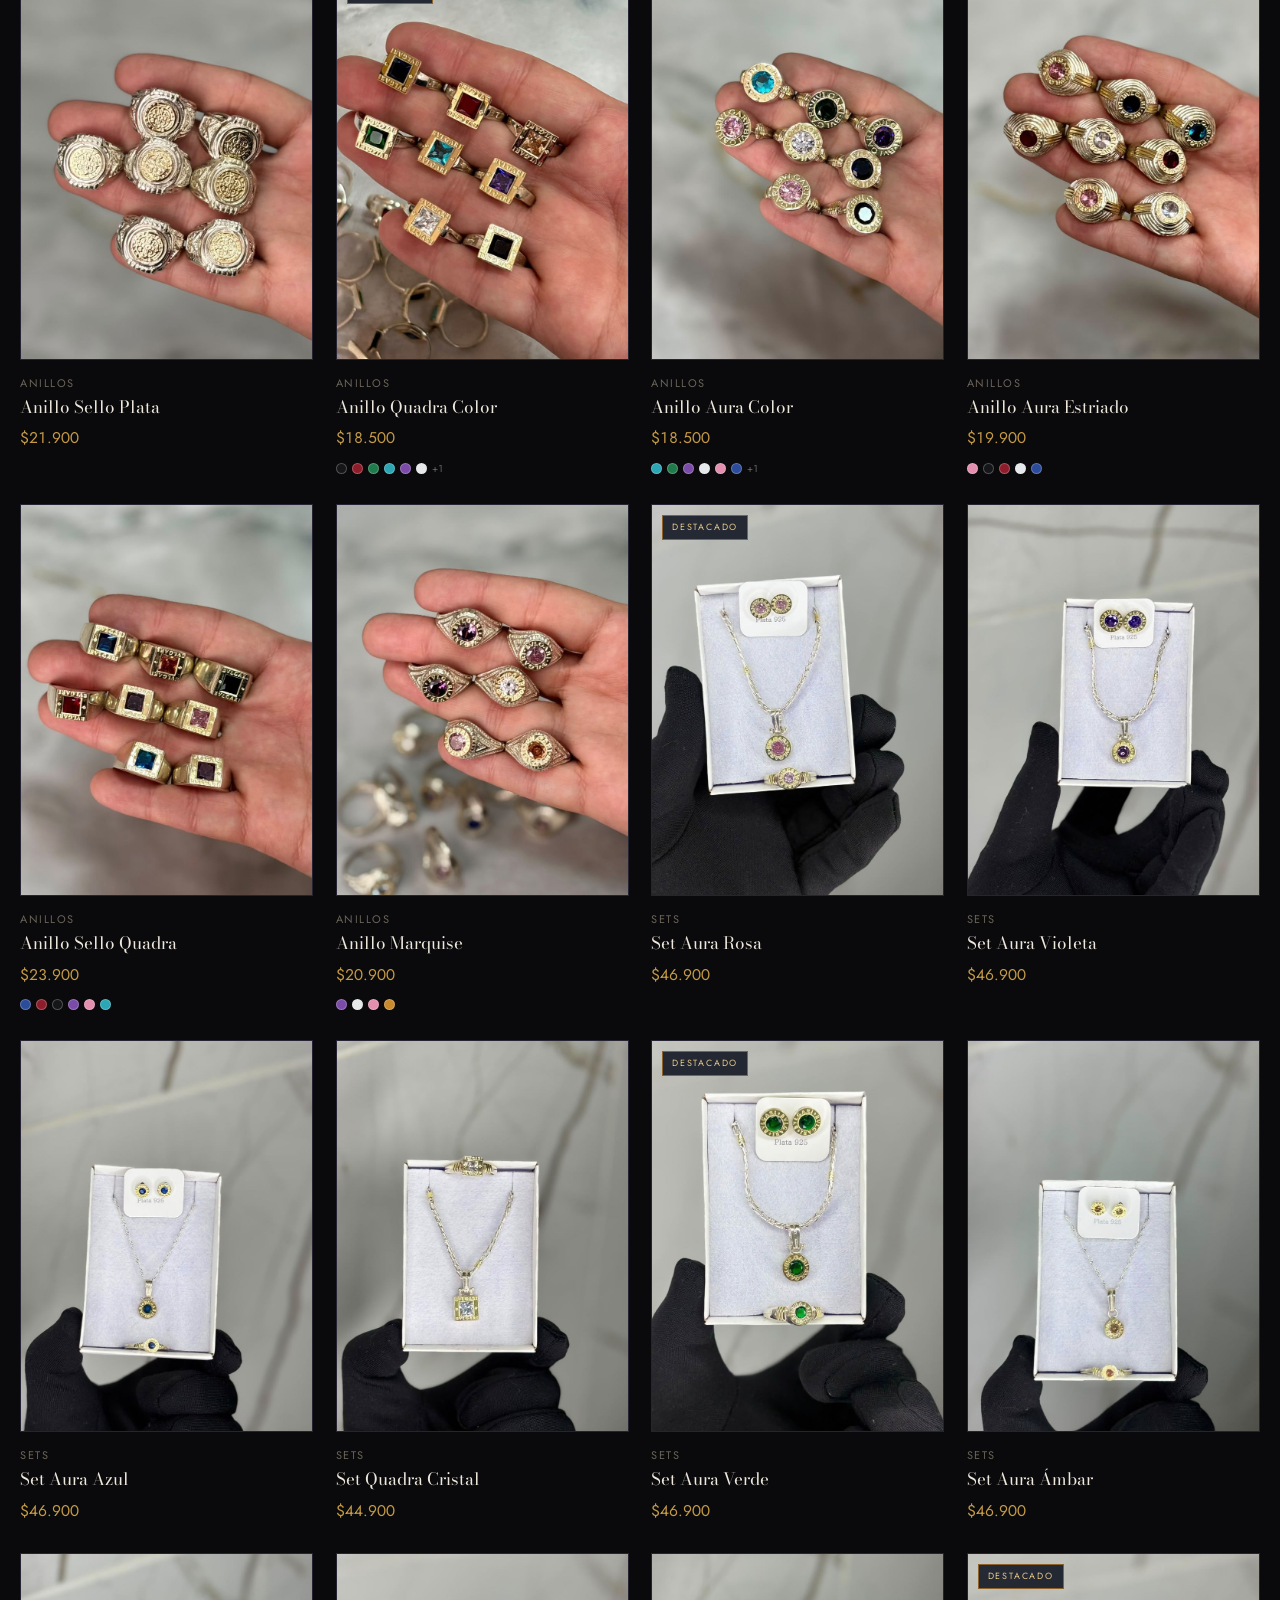
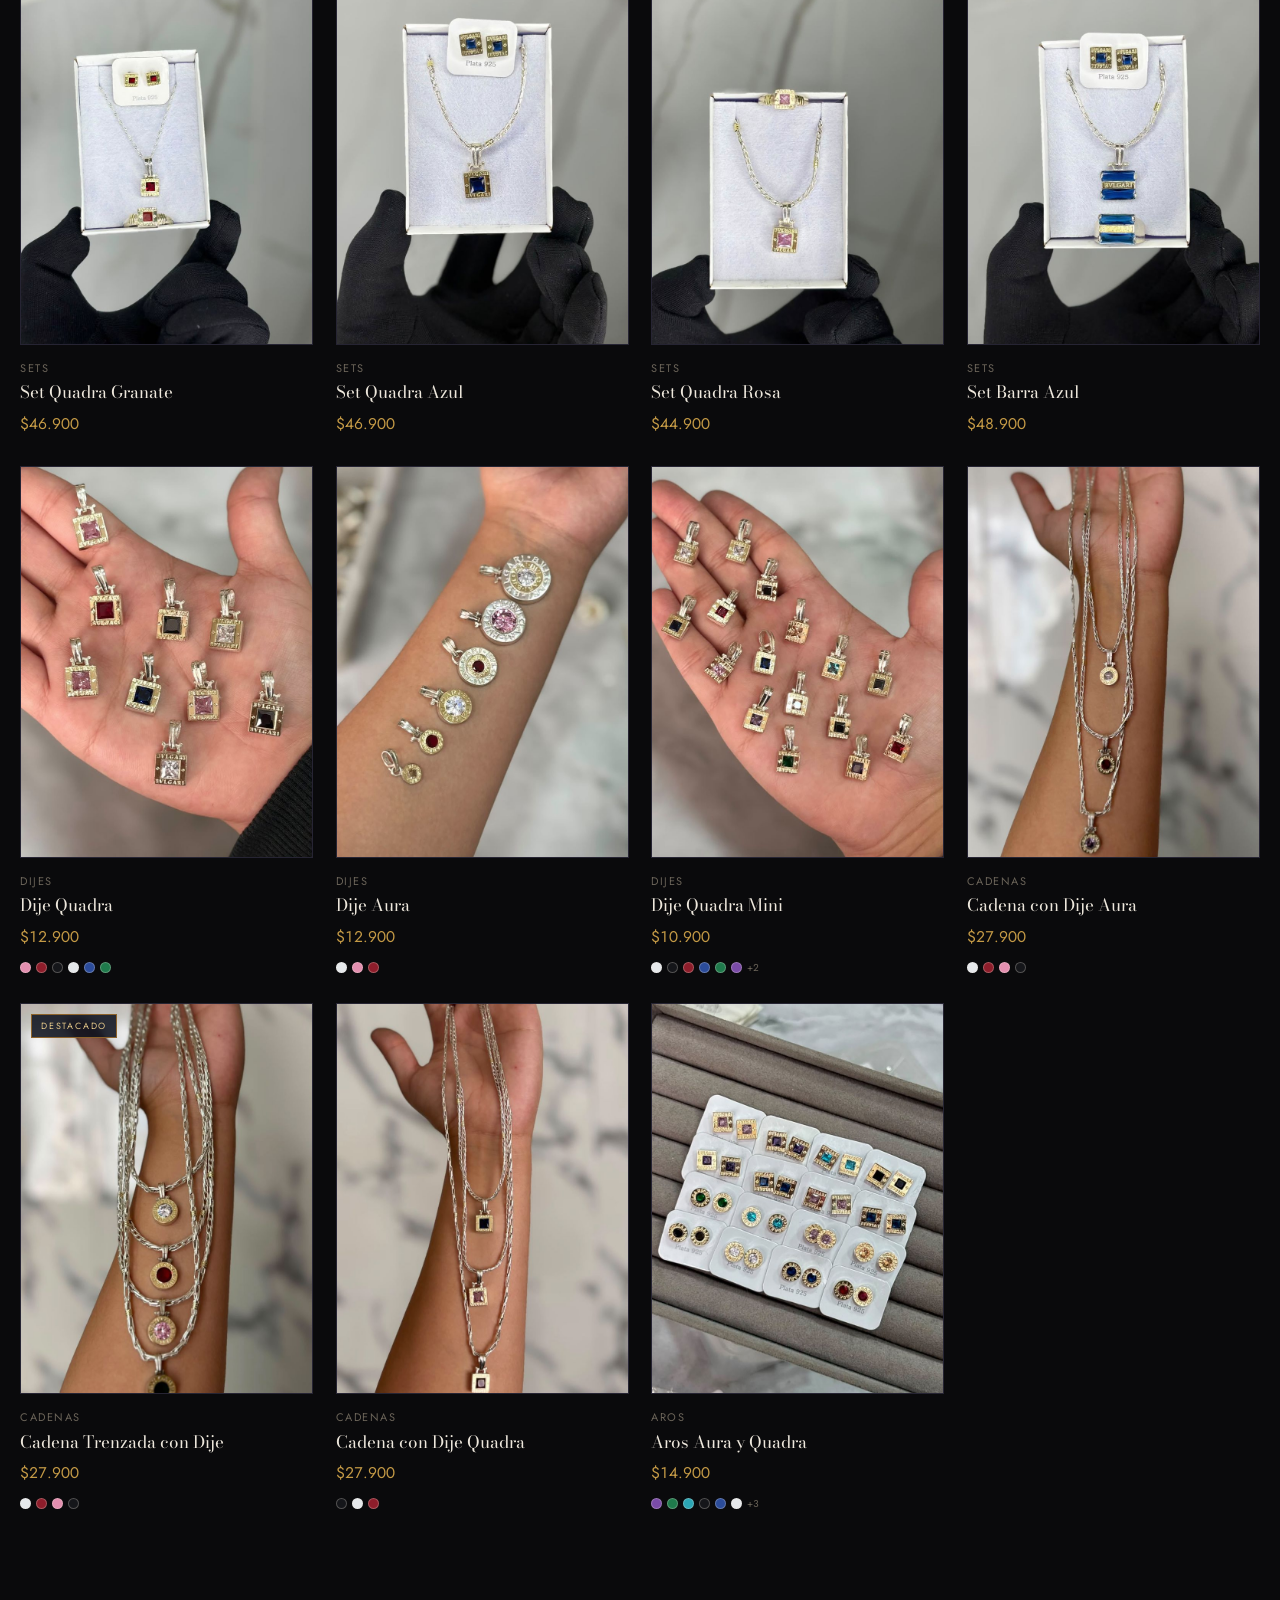
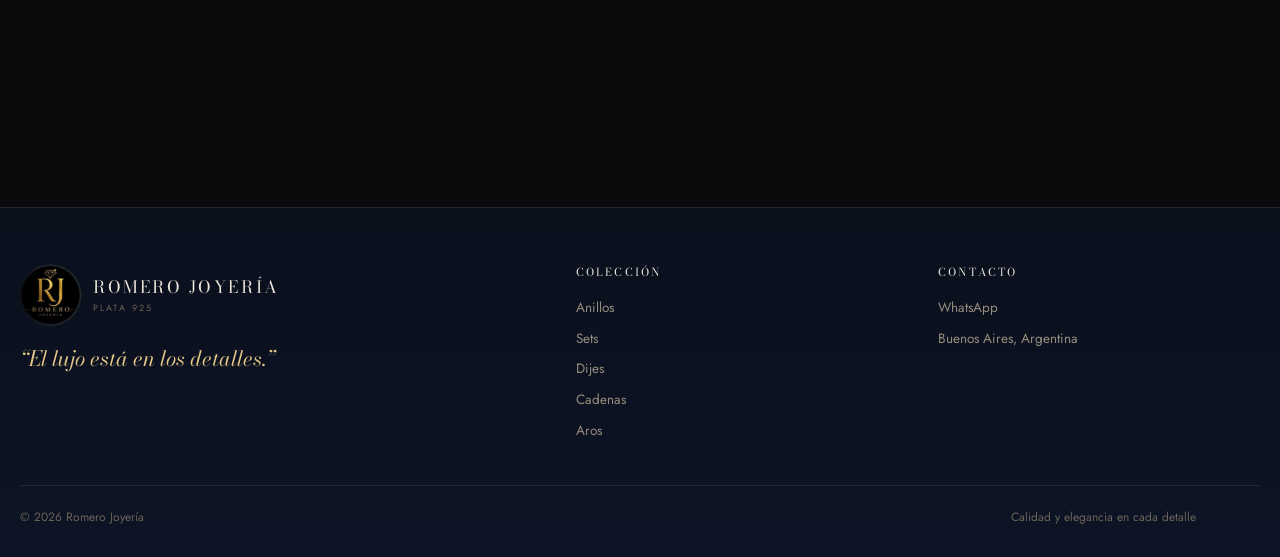
==== commit 13c4f7bf: "Sumar azul de medianoche y textura al fondo El negro plano dejaba la página vacía entre bloque y blo" ====
--- a/index.html
+++ b/index.html
@@ -21,6 +21,11 @@
 <link rel="stylesheet" href="css/styles.css">
 </head>
 <body>
+
+<!-- Textura del fondo: grano finísimo y viñeta en los bordes.
+     Son decorativos y no interceptan clics. -->
+<div class="vignette" aria-hidden="true"></div>
+<div class="grain" aria-hidden="true"></div>
 
 <!-- ============ HEADER ============ -->
 <header class="header" id="header">
--- a/css/styles.css
+++ b/css/styles.css
@@ -6,11 +6,18 @@
 
 :root {
   /* Negros con una mínima desviación fría, para que no se vean apagados. */
-  --ink:       #0B0B0C;
-  --ink-2:     #121114;
-  --ink-3:     #1A181C;
-  --line:      #2A262C;
-  --line-2:    #3A343C;
+  --ink:       #0A0A0C;
+  --ink-2:     #111015;
+  --ink-3:     #191820;
+  --line:      #262433;
+  --line-2:    #373446;
+
+  /* Azul de medianoche: el tercer color. Nunca se lee como "azul",
+     se lee como un negro con profundidad. Las secciones alternan
+     entre el negro y este azul para que el fondo no sea plano. */
+  --navy:      #0A0F1C;
+  --navy-2:    #0D1425;
+  --navy-3:    #121B31;
 
   /* Dorados muestreados del propio logo: cálidos, tirando a bronce. */
   --gold:      #C49A46;
@@ -44,7 +51,15 @@
 
 body {
   margin: 0;
-  background: var(--ink);
+  background-color: var(--ink);
+  /* Dos auroras muy tenues rompen el plano sin que se note de dónde
+     sale la luz. Se quedan fijas mientras la página se desplaza. */
+  background-image:
+    radial-gradient(ellipse 90% 55% at 12% 0%,   rgba(18,27,49,.72), transparent 62%),
+    radial-gradient(ellipse 70% 45% at 92% 62%,  rgba(14,21,40,.60), transparent 58%),
+    radial-gradient(ellipse 60% 40% at 50% 104%, rgba(140,98,42,.10), transparent 60%);
+  background-attachment: fixed;
+  background-repeat: no-repeat;
   color: var(--bone);
   font-family: "Jost", "Helvetica Neue", Arial, sans-serif;
   font-size: 16px;
@@ -90,6 +105,28 @@
    propio script, así el contenido siempre se ve.
    ============================================================ */
 
+/* Grano: una capa de ruido finísima sobre toda la página. Es lo que
+   hace que un fondo oscuro se lea como tela o papel en lugar de como
+   un color plano. Va por encima del contenido pero por debajo del
+   header y de los paneles, y no intercepta clics. */
+.grain {
+  position: fixed;
+  inset: 0;
+  z-index: 3;
+  pointer-events: none;
+  opacity: .045;
+  background-image: url("data:image/svg+xml,%3Csvg xmlns='http://www.w3.org/2000/svg' width='180' height='180'%3E%3Cfilter id='n'%3E%3CfeTurbulence type='fractalNoise' baseFrequency='.82' numOctaves='3' stitchTiles='stitch'/%3E%3C/filter%3E%3Crect width='100%25' height='100%25' filter='url(%23n)'/%3E%3C/svg%3E");
+}
+
+/* Viñeta: oscurece apenas los bordes y empuja la mirada al centro. */
+.vignette {
+  position: fixed;
+  inset: 0;
+  z-index: 2;
+  pointer-events: none;
+  background: radial-gradient(ellipse 78% 62% at 50% 45%, transparent 52%, rgba(0,0,0,.42));
+}
+
 .js .reveal {
   opacity: 0;
   transform: translateY(30px);
@@ -118,15 +155,15 @@
   position: sticky;
   top: env(safe-area-inset-top, 0px);
   z-index: 60;
-  background: rgba(11,11,12,.72);
-  backdrop-filter: blur(14px);
-  -webkit-backdrop-filter: blur(14px);
+  background: rgba(10,15,28,.66);
+  backdrop-filter: blur(16px);
+  -webkit-backdrop-filter: blur(16px);
   border-bottom: 1px solid transparent;
   transition: background .35s var(--ease), border-color .35s var(--ease);
 }
 
 .header.is-stuck {
-  background: rgba(11,11,12,.93);
+  background: rgba(10,15,28,.92);
   border-bottom-color: var(--line);
 }
 
@@ -261,6 +298,8 @@
   position: relative;
   overflow: hidden;
   border-bottom: 1px solid var(--line);
+  background:
+    linear-gradient(170deg, var(--navy-2) 0%, var(--navy) 42%, transparent 88%);
 }
 
 /* Halo dorado difuso: da profundidad sin cargar la pantalla. */
@@ -337,7 +376,7 @@
   width: 104px;
   height: 104px;
   border-radius: 50%;
-  background: var(--ink);
+  background: linear-gradient(160deg, var(--navy-3), var(--navy));
   border: 1px solid var(--gold-dim);
   display: grid;
   place-content: center;
@@ -451,7 +490,7 @@
 
 .ticker {
   border-block: 1px solid var(--line);
-  background: var(--ink-2);
+  background: linear-gradient(90deg, var(--navy) 0%, var(--navy-2) 50%, var(--navy) 100%);
   overflow: hidden;
   padding-block: 15px;
 }
@@ -499,6 +538,7 @@
 }
 
 .story {
+  position: relative;
   display: grid;
   grid-template-columns: 1fr 1fr;
   align-items: center;
@@ -508,6 +548,28 @@
   padding: clamp(60px, 8vw, 104px) 20px;
   width: 100%;
 }
+
+/* Hilo dorado entre una sección y la siguiente. */
+.story + .story::before {
+  content: "";
+  position: absolute;
+  top: 0;
+  left: 20px;
+  right: 20px;
+  height: 1px;
+  background: linear-gradient(90deg, transparent, var(--line-2) 22%, var(--line-2) 78%, transparent);
+}
+
+/* La sección del medio va sobre el azul, a ancho completo. */
+.stories .story--flip {
+  max-width: none;
+  padding-inline: max(20px, calc((100vw - var(--maxw)) / 2 + 20px));
+  background:
+    radial-gradient(ellipse 70% 100% at 50% 50%, var(--navy-2), var(--navy) 78%);
+  border-block: 1px solid var(--line);
+}
+
+.story--flip::before { display: none; }
 
 .story--flip .story__media { order: 2; }
 
@@ -606,7 +668,8 @@
 
 .strip {
   border-block: 1px solid var(--line);
-  background: var(--ink-2);
+  background:
+    radial-gradient(ellipse 60% 140% at 50% 50%, var(--navy-3), var(--navy) 72%);
   padding-block: 38px;
 }
 
@@ -640,9 +703,9 @@
   position: sticky;
   top: calc(var(--hh) + env(safe-area-inset-top, 0px));
   z-index: 50;
-  background: rgba(11,11,12,.94);
-  backdrop-filter: blur(14px);
-  -webkit-backdrop-filter: blur(14px);
+  background: rgba(10,15,28,.93);
+  backdrop-filter: blur(16px);
+  -webkit-backdrop-filter: blur(16px);
   border-bottom: 1px solid var(--line);
 }
 
@@ -764,7 +827,7 @@
   content: "";
   position: absolute;
   inset: 0;
-  background: linear-gradient(to top, rgba(11,11,12,.78), transparent 52%);
+  background: linear-gradient(to top, rgba(10,15,28,.82), transparent 52%);
   opacity: 0;
   transition: opacity .35s var(--ease);
   pointer-events: none;
@@ -776,7 +839,7 @@
   position: absolute;
   top: 10px;
   left: 10px;
-  background: rgba(11,11,12,.82);
+  background: rgba(10,15,28,.85);
   border: 1px solid var(--gold-dim);
   color: var(--gold-lt);
   font-size: .563rem;
@@ -793,7 +856,7 @@
   bottom: 10px;
   z-index: 2;
   border: 1px solid var(--gold-dim);
-  background: rgba(11,11,12,.72);
+  background: rgba(10,15,28,.78);
   color: var(--gold-lt);
   font-size: .625rem;
   letter-spacing: .2em;
@@ -895,7 +958,7 @@
   height: 44px;
   border-radius: 50%;
   border: 1px solid var(--gold-dim);
-  background: rgba(11,11,12,.88);
+  background: rgba(13,20,37,.9);
   color: var(--gold);
   cursor: pointer;
   display: grid;
@@ -932,7 +995,7 @@
   right: 0;
   bottom: 0;
   width: min(440px, 100%);
-  background: var(--ink-2);
+  background: linear-gradient(200deg, var(--navy-2), var(--navy) 60%);
   border-left: 1px solid var(--line);
   z-index: 100;
   display: flex;
@@ -966,7 +1029,7 @@
   border-top: 1px solid var(--line);
   padding: 20px;
   flex-shrink: 0;
-  background: var(--ink-2);
+  background: var(--navy-2);
 }
 
 .line {
@@ -1170,7 +1233,7 @@
 
 .input, .select, .textarea {
   width: 100%;
-  background: var(--ink);
+  background: rgba(5,8,16,.55);
   border: 1px solid var(--line);
   color: var(--bone);
   font-family: inherit;
@@ -1208,7 +1271,7 @@
 .radio__title { font-size: .9rem; display: block; }
 .radio__sub { font-size: .72rem; color: var(--muted-2); display: block; margin-top: 2px; }
 
-.review { border: 1px solid var(--line); padding: 16px; margin-bottom: 18px; background: var(--ink); }
+.review { border: 1px solid var(--line); padding: 16px; margin-bottom: 18px; background: rgba(5,8,16,.5); }
 
 .review__h {
   font-size: .625rem;
@@ -1267,8 +1330,9 @@
    ============================================================ */
 
 .footer {
+  position: relative;
   border-top: 1px solid var(--line);
-  background: var(--ink-2);
+  background: linear-gradient(180deg, var(--navy) 0%, var(--navy-2) 100%);
   padding-block: 56px 30px;
 }
 
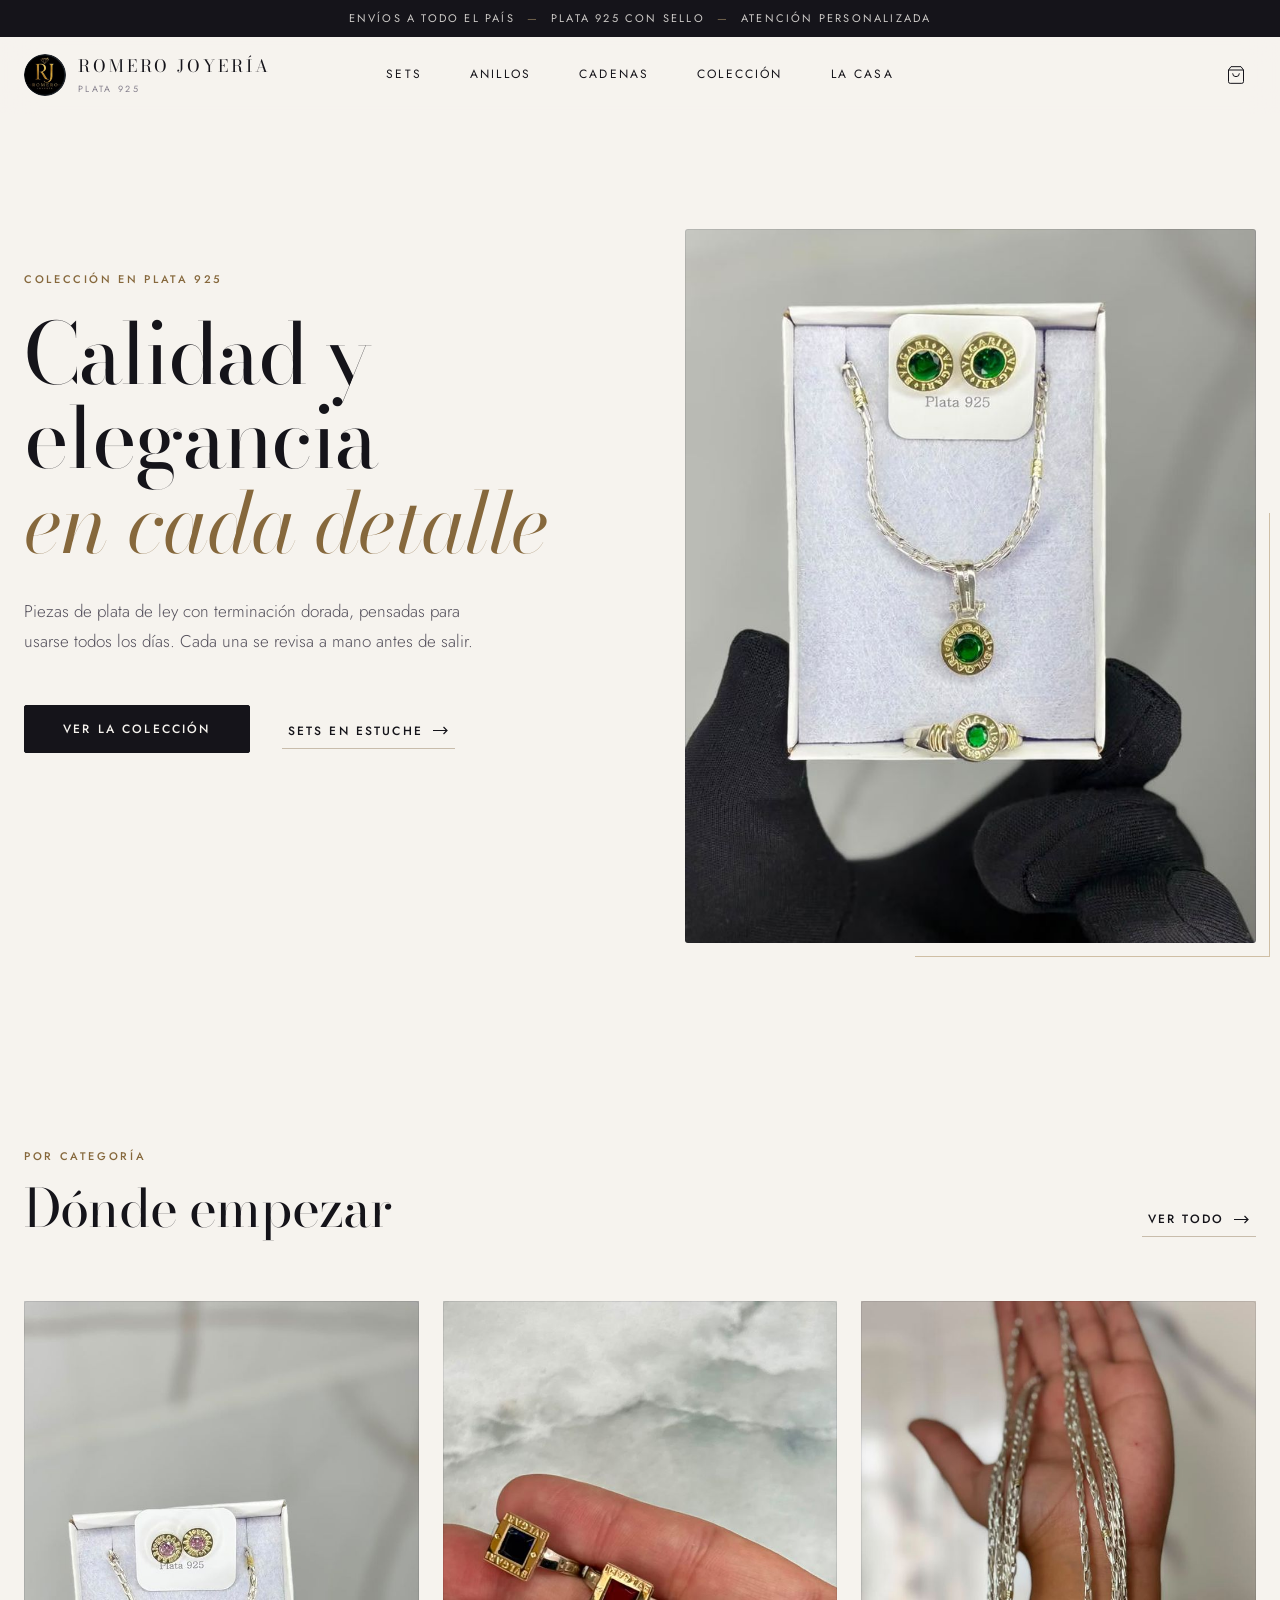
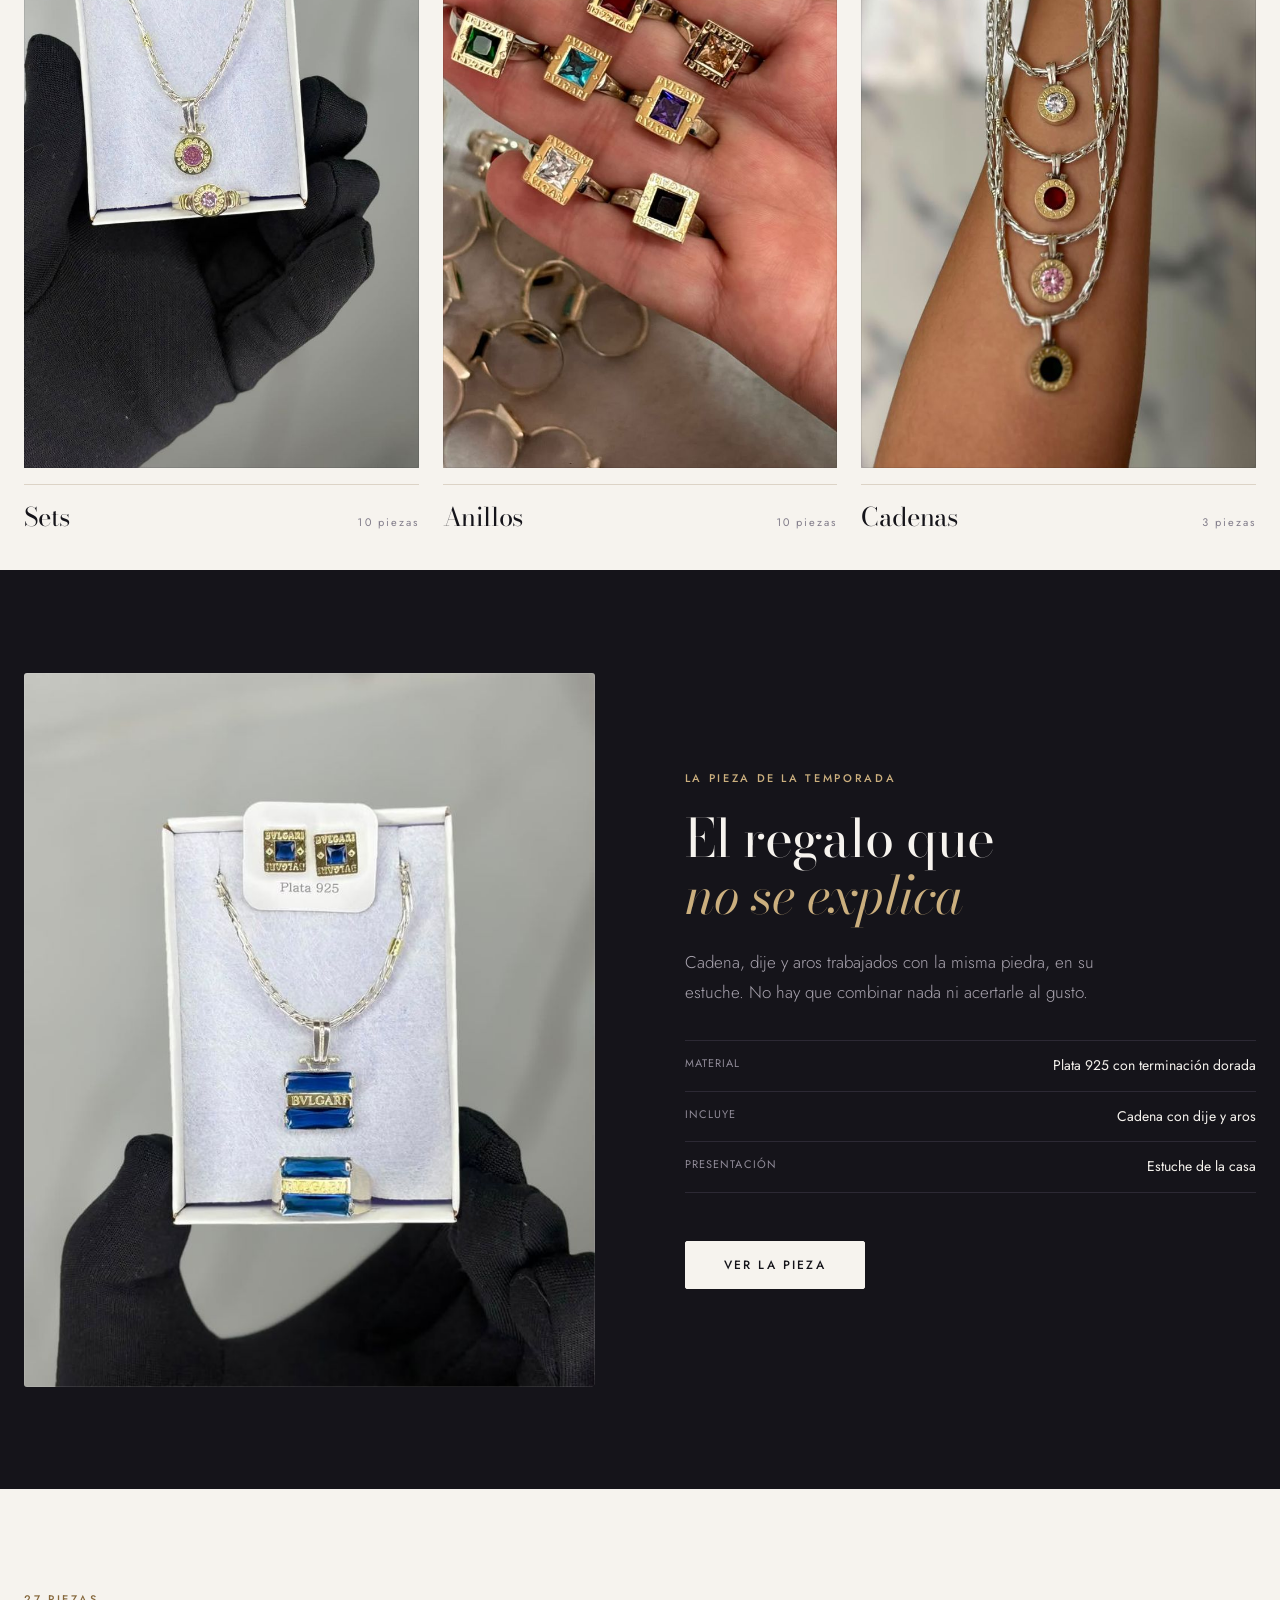
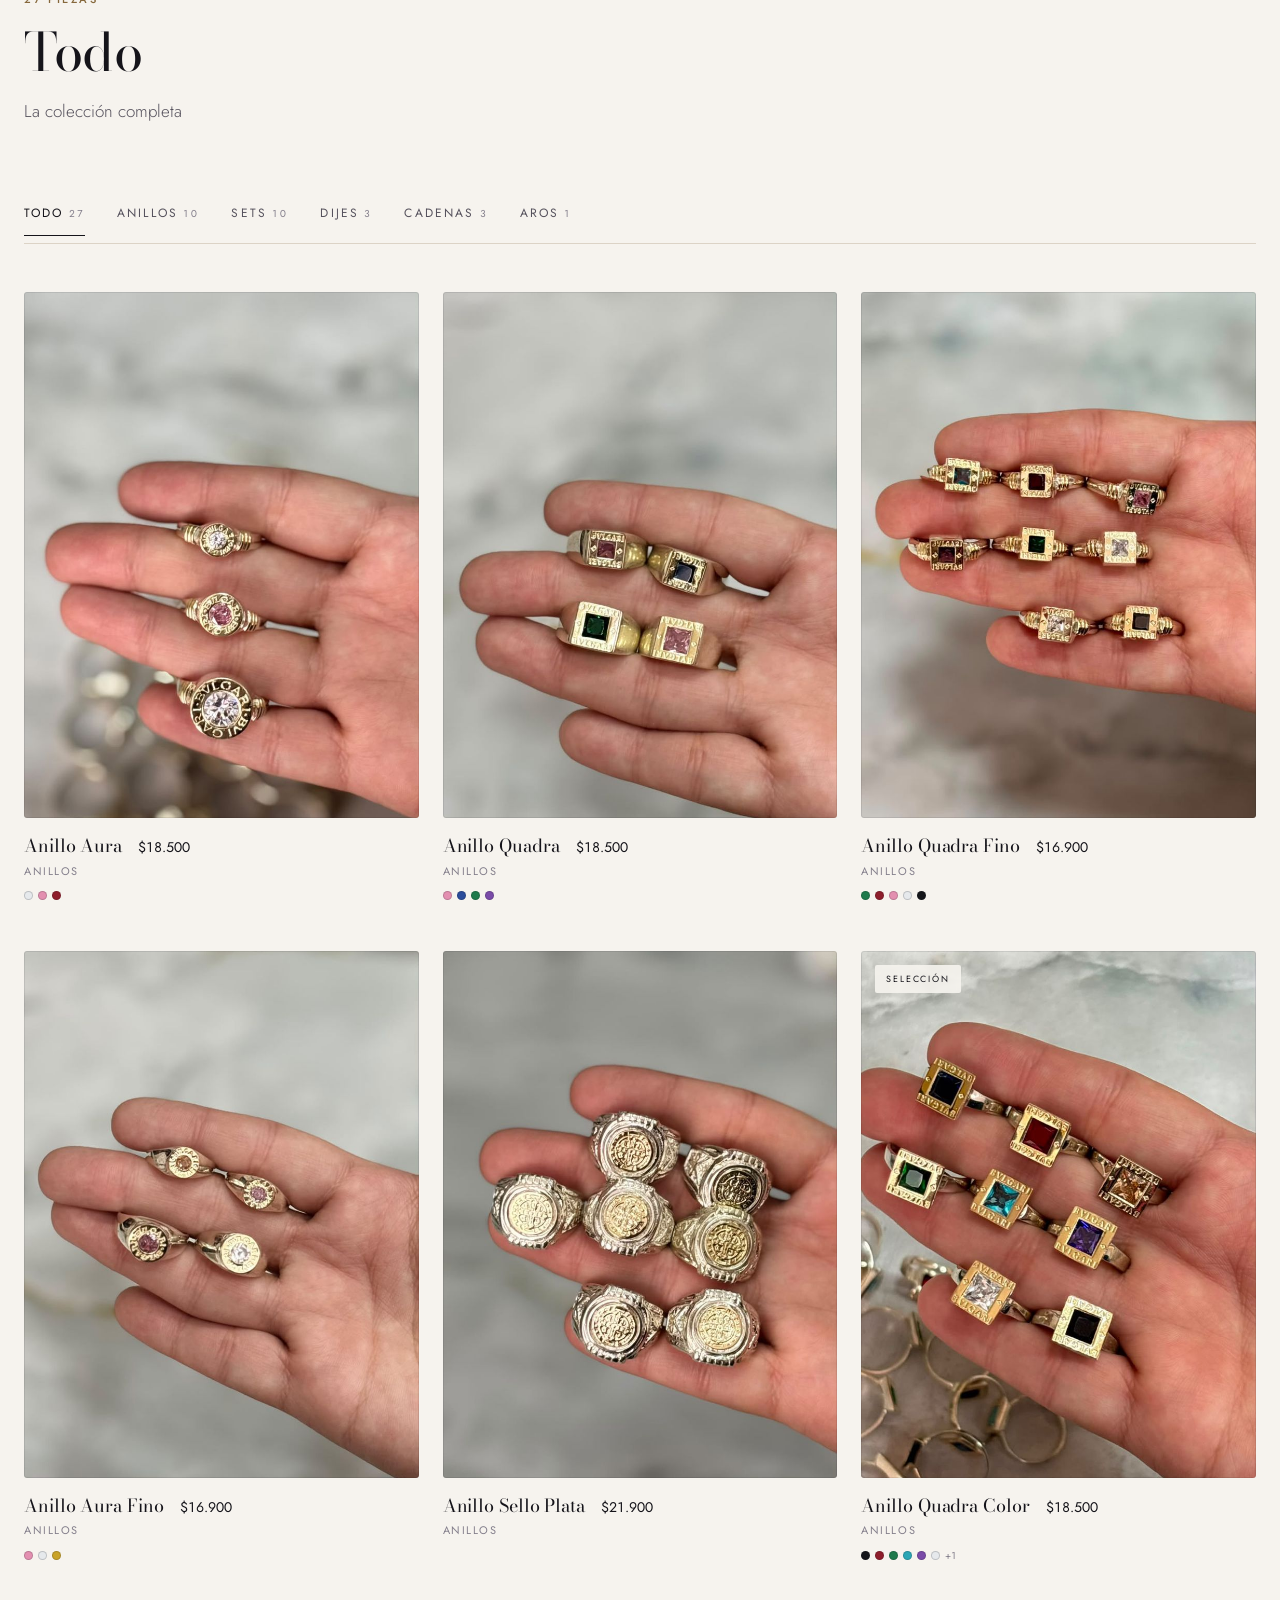
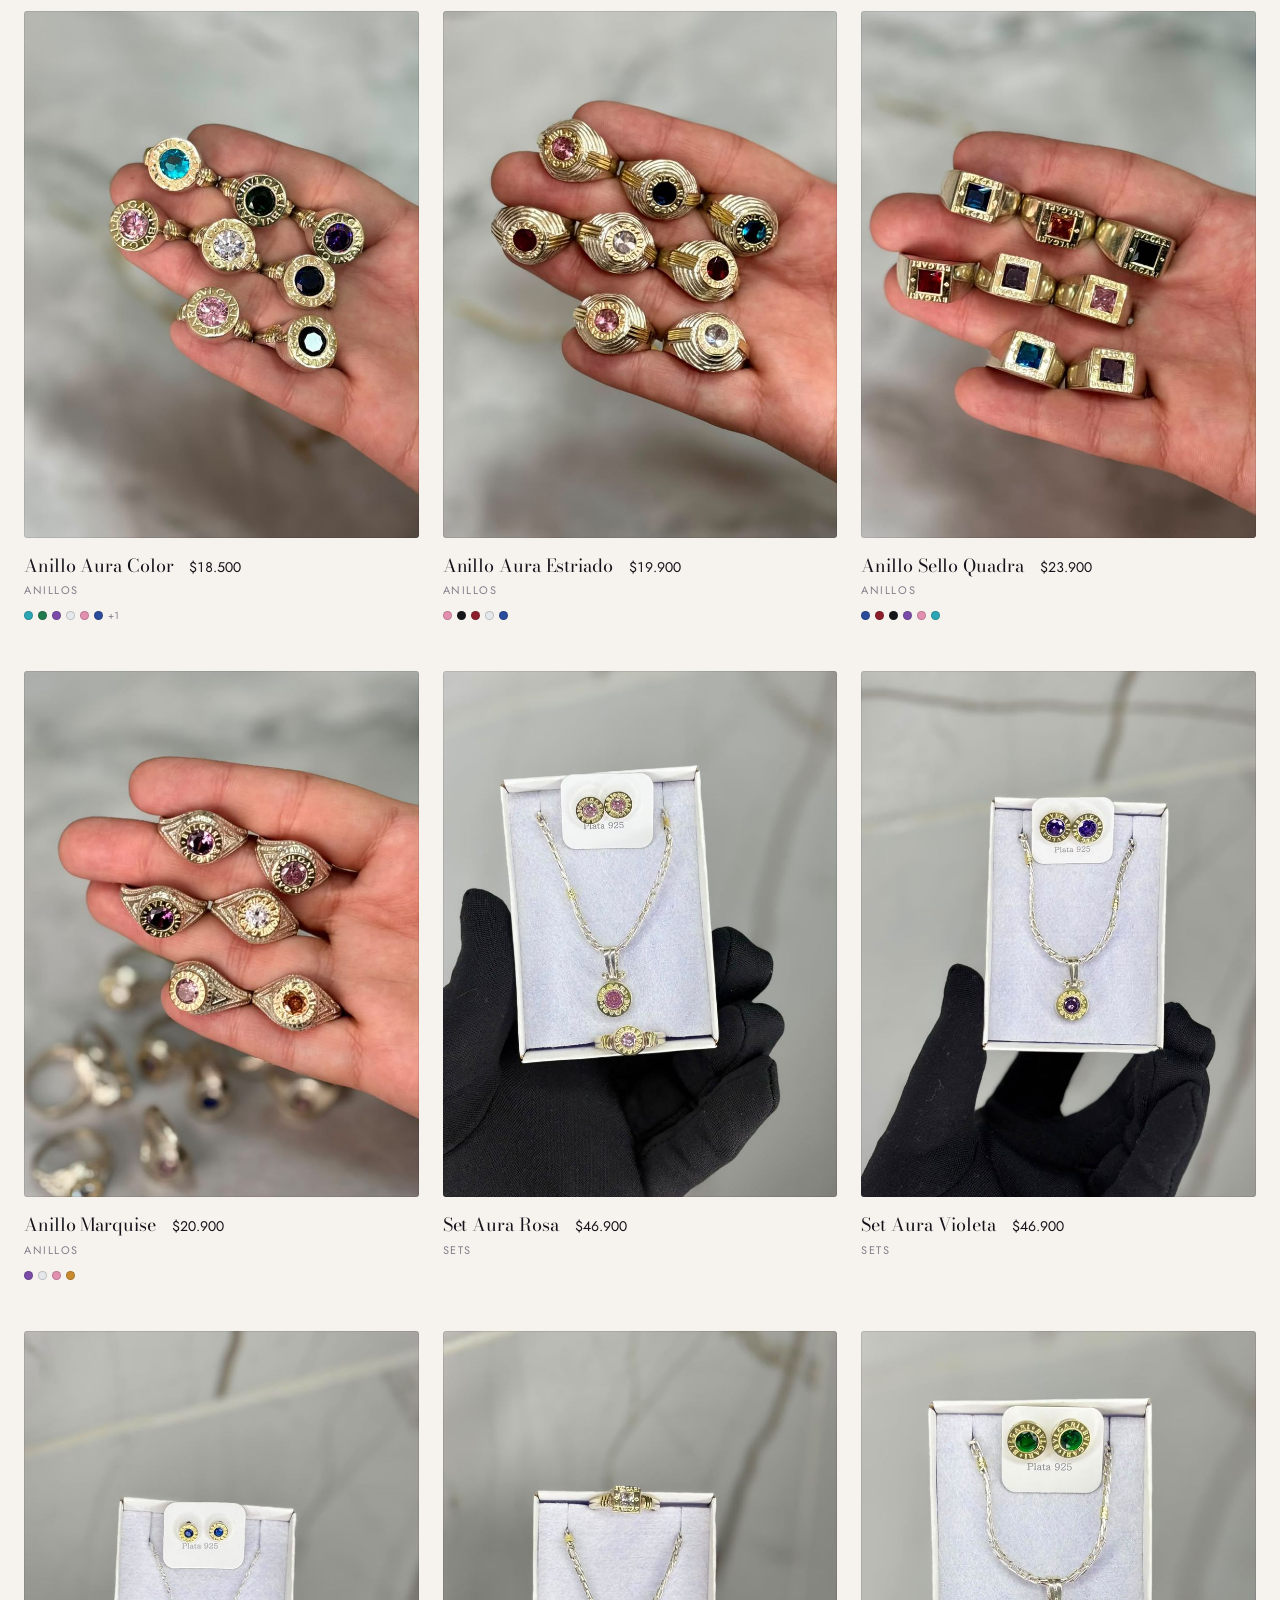
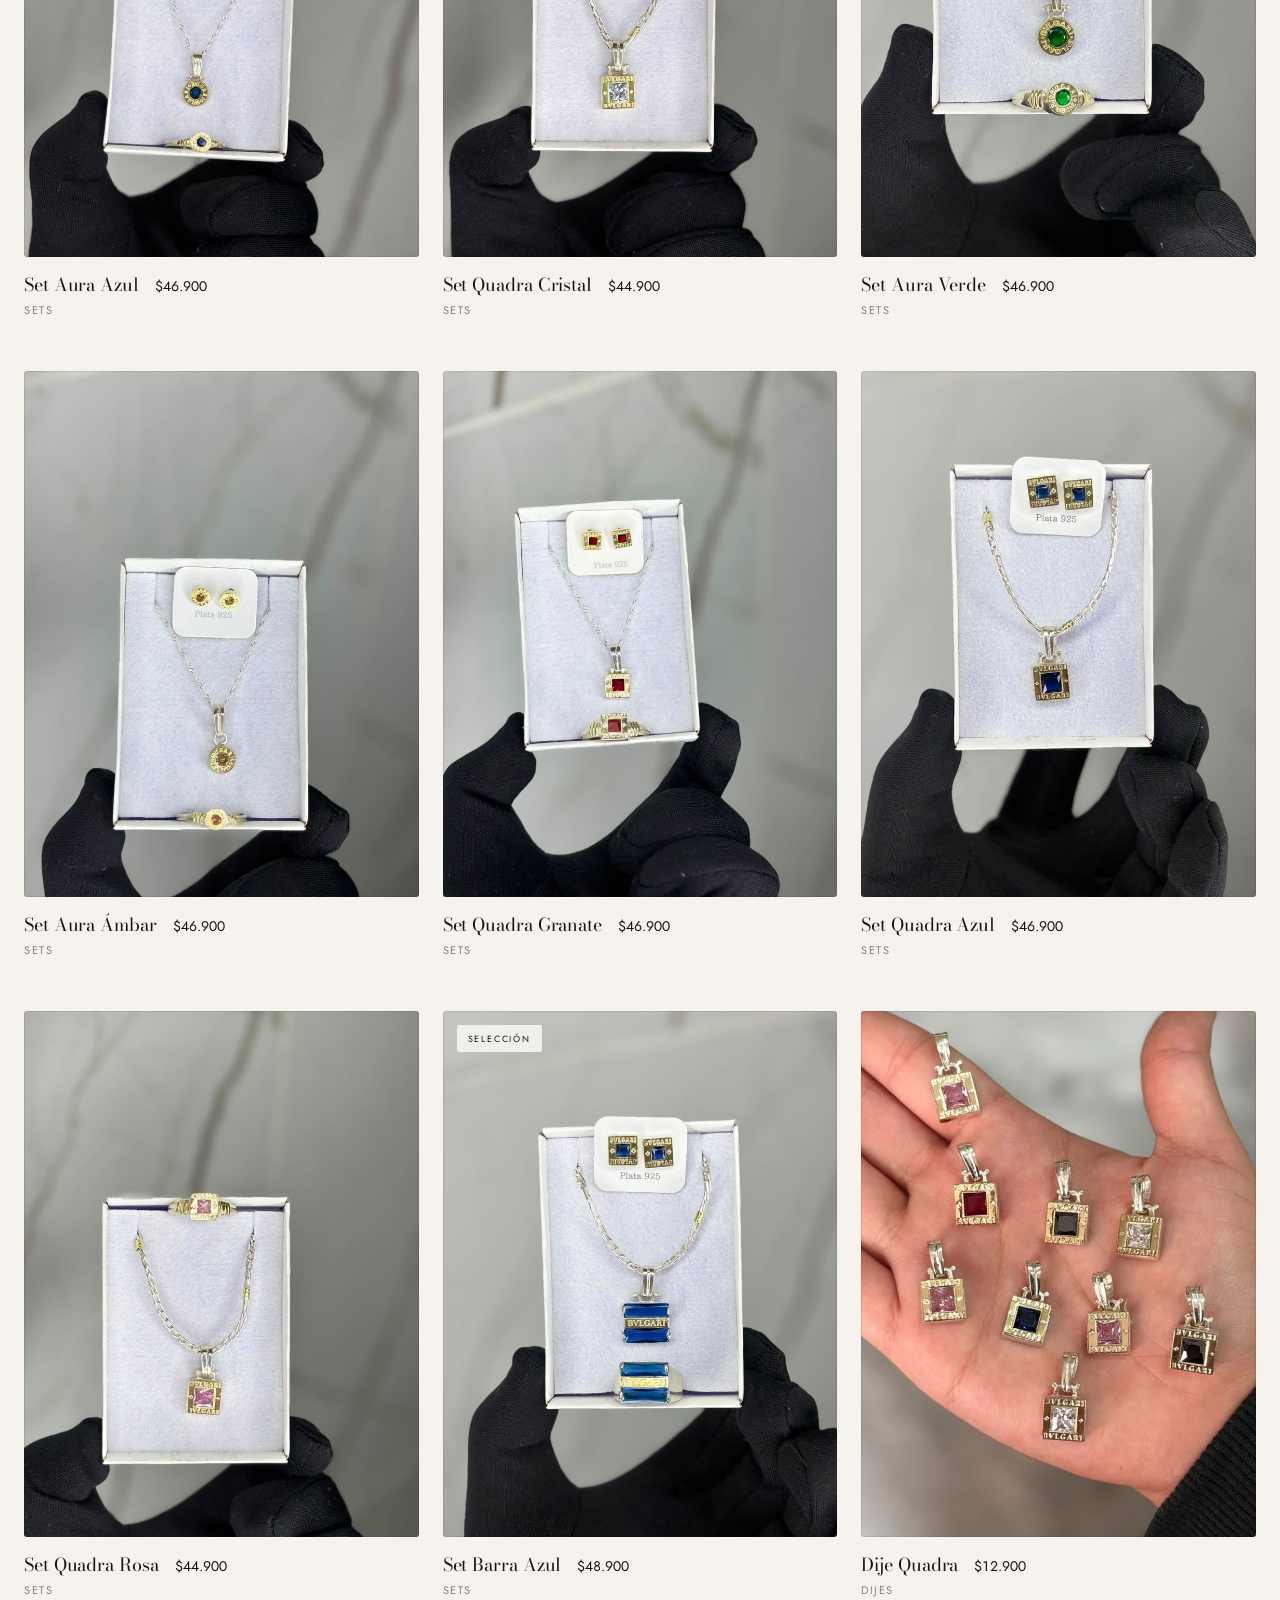
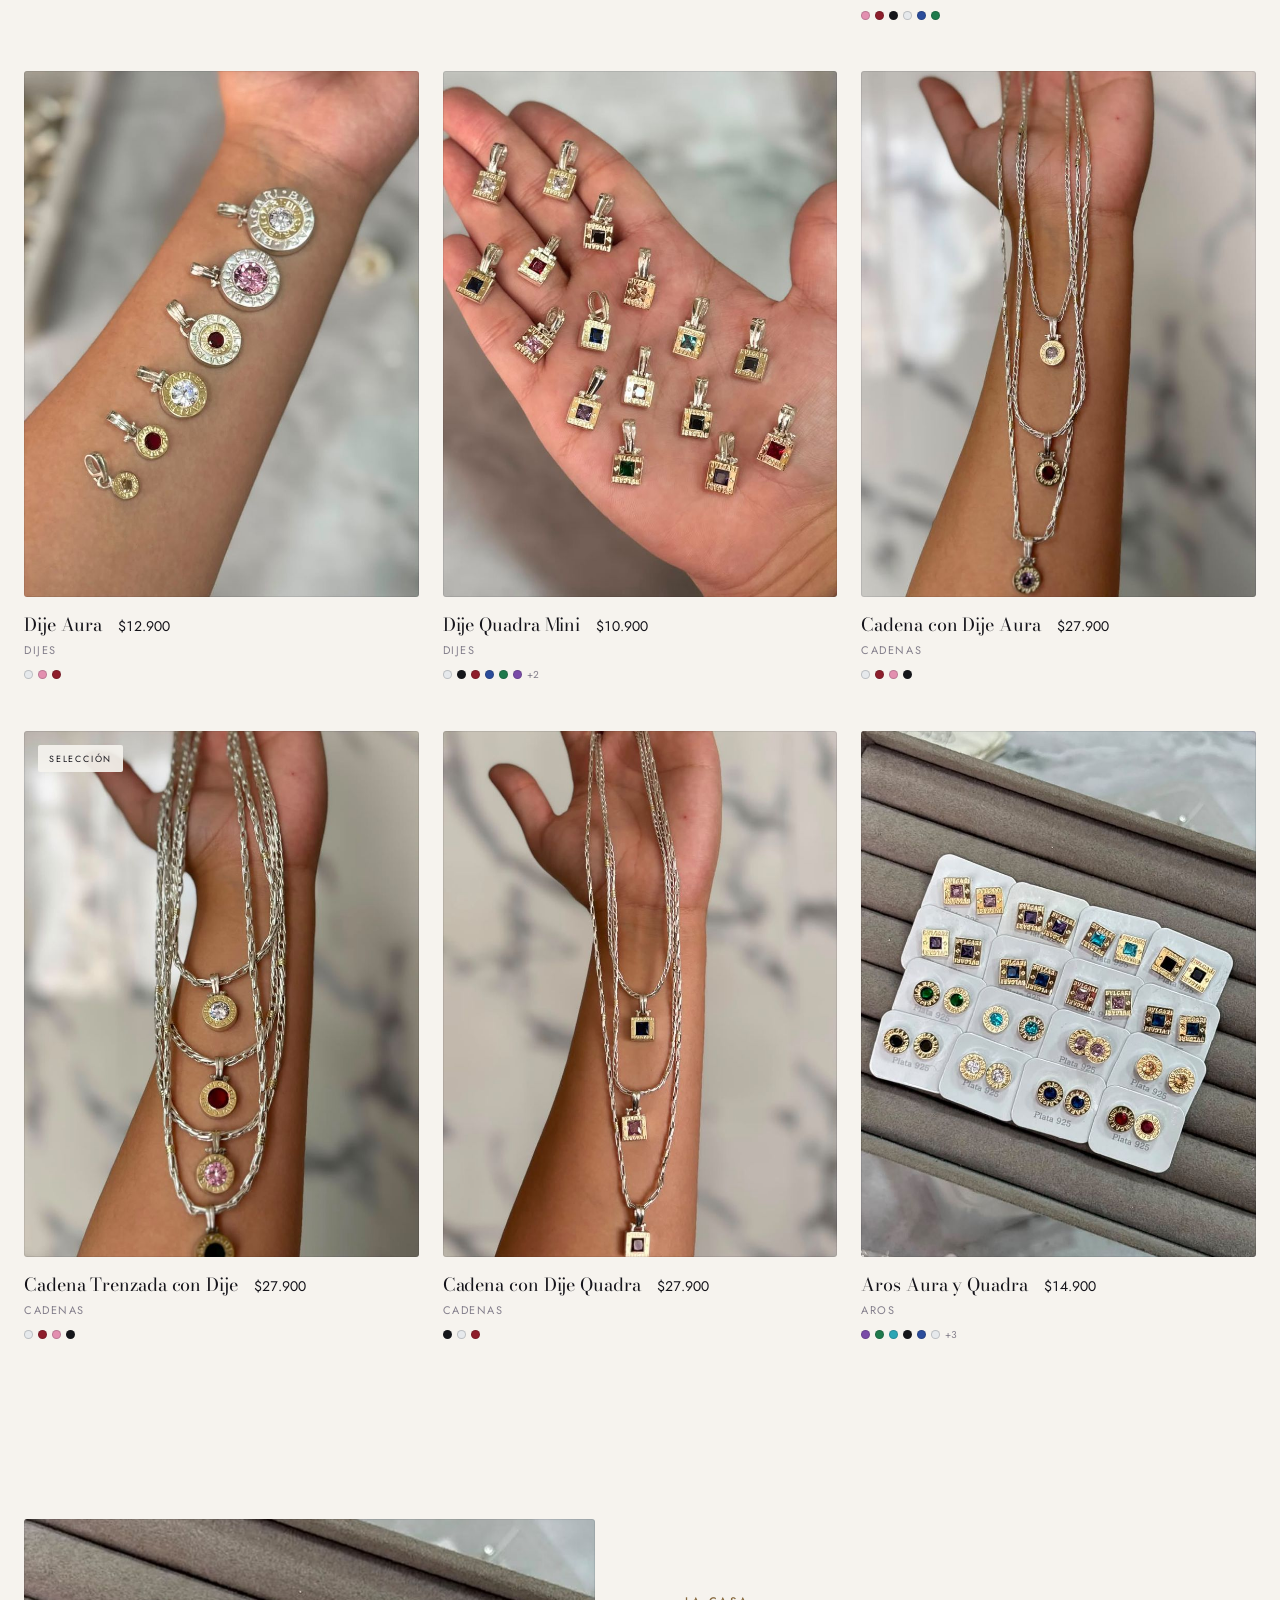
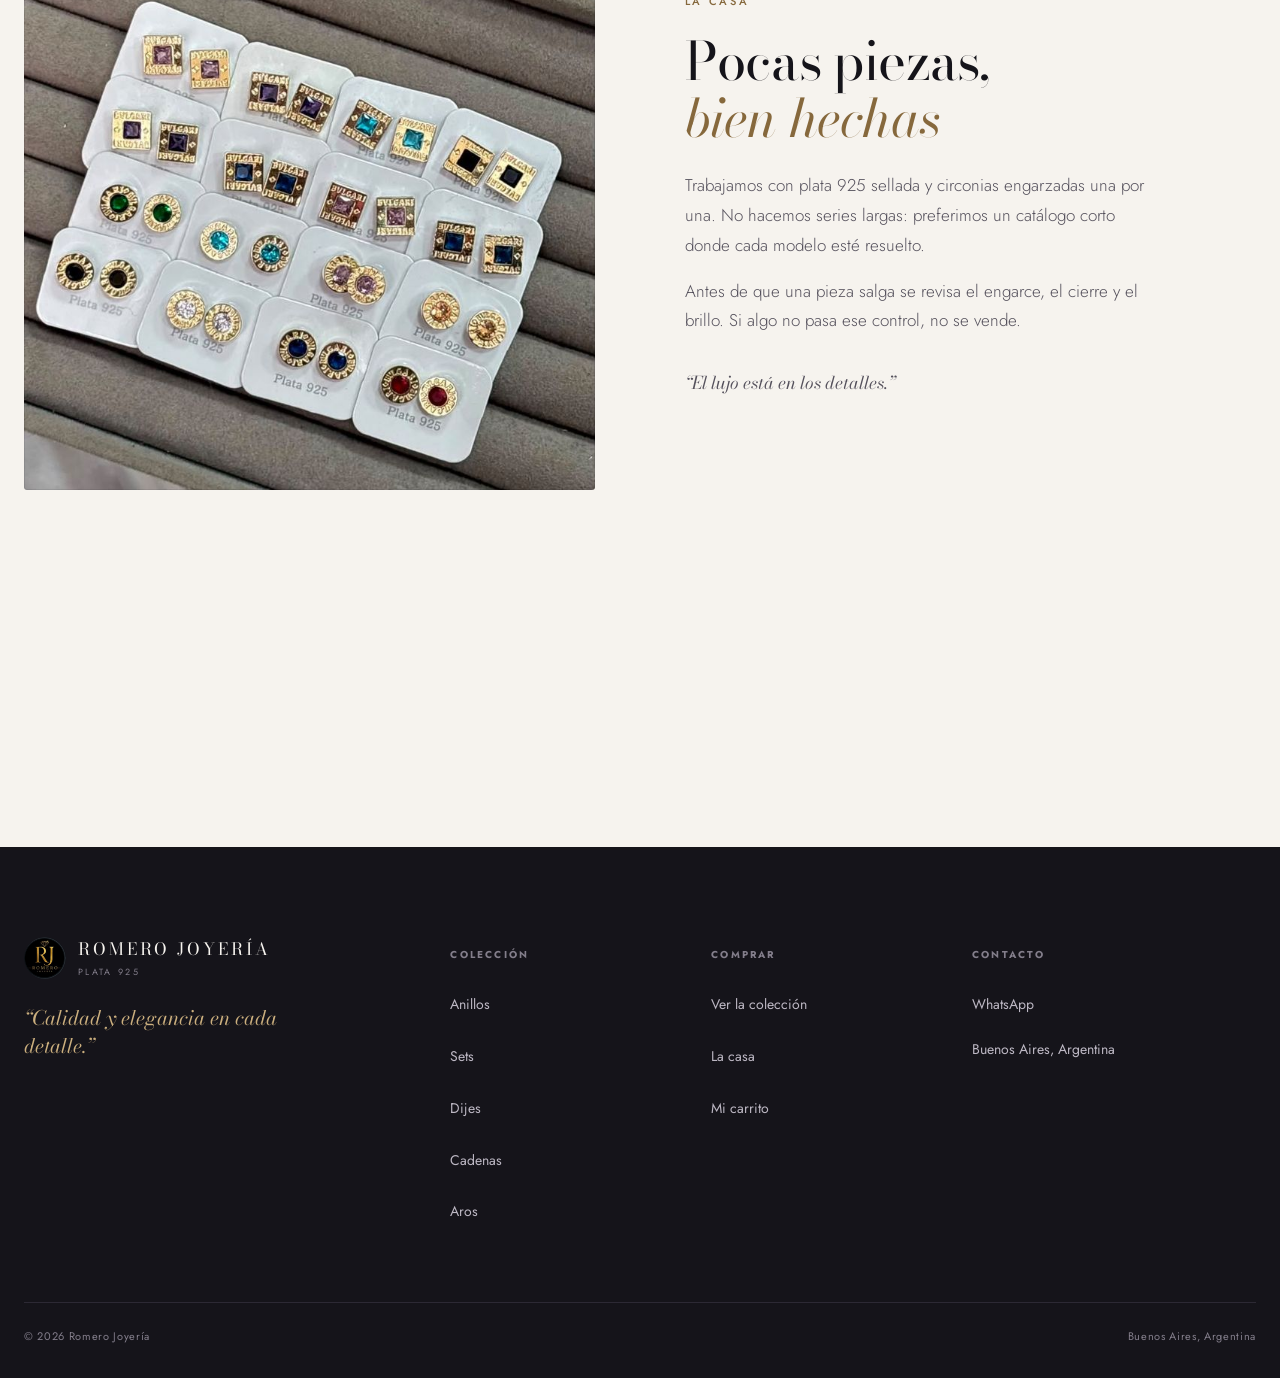
==== commit ef1ebbef: "Rediseñar la interfaz con dirección de joyería premium El negro con dorado es el código visual de la" ====
--- a/index.html
+++ b/index.html
@@ -5,7 +5,7 @@
 <meta name="viewport" content="width=device-width, initial-scale=1, viewport-fit=cover">
 <title>Romero Joyería — Plata 925</title>
 <meta name="description" content="Romero Joyería. Anillos, dijes, cadenas, aros y sets en plata 925. Calidad y elegancia en cada detalle.">
-<meta name="theme-color" content="#0B0B0C">
+<meta name="theme-color" content="#F6F3EE">
 
 <meta property="og:title" content="Romero Joyería">
 <meta property="og:description" content="Calidad y elegancia en cada detalle. Plata 925.">
@@ -17,17 +17,15 @@
 
 <link rel="preconnect" href="https://fonts.googleapis.com">
 <link rel="preconnect" href="https://fonts.gstatic.com" crossorigin>
-<link rel="stylesheet" href="https://fonts.googleapis.com/css2?family=Bodoni+Moda:ital,opsz,wght@0,6..96,400;0,6..96,500;0,6..96,600;1,6..96,400;1,6..96,500&family=Jost:wght@300;400;500&display=swap">
+<link rel="stylesheet" href="https://fonts.googleapis.com/css2?family=Bodoni+Moda:ital,opsz,wght@0,6..96,400;0,6..96,500;1,6..96,400&family=Jost:wght@300;400;500&display=swap">
 <link rel="stylesheet" href="css/styles.css">
 </head>
 <body>
 
-<!-- Textura del fondo: grano finísimo y viñeta en los bordes.
-     Son decorativos y no interceptan clics. -->
-<div class="vignette" aria-hidden="true"></div>
-<div class="grain" aria-hidden="true"></div>
-
-<!-- ============ HEADER ============ -->
+<div class="topbar">
+  <span>Envíos a todo el país</span><i>—</i><span>Plata 925 con sello</span><i>—</i><span>Atención personalizada</span>
+</div>
+
 <header class="header" id="header">
   <div class="wrap header__bar">
     <a class="brand" href="#inicio" aria-label="Romero Joyería, ir al inicio">
@@ -38,202 +36,174 @@
       </span>
     </a>
 
-    <nav class="header__nav" aria-label="Secciones">
-      <a href="#coleccion" data-cat="sets">Sets</a>
-      <a href="#coleccion" data-cat="anillos">Anillos</a>
-      <a href="#coleccion" data-cat="cadenas">Cadenas</a>
-      <a href="#catalogo" data-goto="catalogo">Catálogo</a>
+    <nav class="nav" aria-label="Principal">
+      <a href="#catalogo" data-cat="sets">Sets</a>
+      <a href="#catalogo" data-cat="anillos">Anillos</a>
+      <a href="#catalogo" data-cat="cadenas">Cadenas</a>
+      <a href="#catalogo" data-cat="todos">Colección</a>
+      <a href="#taller">La casa</a>
     </nav>
 
-    <div class="header__actions">
+    <div class="header__end">
+      <button class="icon-btn menu-btn" id="openMenu" aria-label="Ver las categorías">
+        <svg width="20" height="20" viewBox="0 0 24 24" fill="none" stroke="currentColor" stroke-width="1.2" aria-hidden="true"><path d="M3 6h18M3 12h18M3 18h18"/></svg>
+      </button>
       <button class="icon-btn cart-btn" id="openCart" aria-label="Abrir el carrito">
-        <svg width="21" height="21" viewBox="0 0 24 24" fill="none" stroke="currentColor" stroke-width="1.3" aria-hidden="true">
-          <path d="M6 2 3 6v14a2 2 0 0 0 2 2h14a2 2 0 0 0 2-2V6l-3-4z"/>
-          <path d="M3 6h18"/>
-          <path d="M16 10a4 4 0 0 1-8 0"/>
+        <svg width="20" height="20" viewBox="0 0 24 24" fill="none" stroke="currentColor" stroke-width="1.2" aria-hidden="true">
+          <path d="M6 2 3 6v14a2 2 0 0 0 2 2h14a2 2 0 0 0 2-2V6l-3-4z"/><path d="M3 6h18"/><path d="M16 10a4 4 0 0 1-8 0"/>
         </svg>
         <span class="cart-btn__count" id="cartCount" data-empty="true">0</span>
       </button>
     </div>
   </div>
-  <div class="header__progress" id="progress" aria-hidden="true"></div>
 </header>
 
-<!-- ============ HERO ============ -->
-<section class="hero" id="inicio">
-  <div class="hero__glow" aria-hidden="true"></div>
-
-  <div class="wrap hero__inner">
+<!-- ==================== HERO ==================== -->
+<section class="hero wrap" id="inicio">
+  <div class="hero__inner">
     <div class="hero__copy">
-      <p class="eyebrow hero__el" style="--d:0">Nueva colección</p>
-      <h1 class="hero__title hero__el" style="--d:1">
-        Calidad y elegancia<br><em>en cada detalle</em>
-      </h1>
-      <p class="hero__lead hero__el" style="--d:2">
-        Anillos, dijes, cadenas y sets trabajados en plata 925 con terminación
-        dorada. Cada pieza se revisa una por una antes de salir del taller.
-      </p>
-      <div class="hero__cta hero__el" style="--d:3">
-        <button class="btn btn--arrow" data-goto="catalogo">
-          Descubrir la colección
-          <svg class="arrow" width="17" height="10" viewBox="0 0 17 10" fill="none" stroke="currentColor" stroke-width="1.3" aria-hidden="true"><path d="M0 5h15M11 1l4 4-4 4"/></svg>
+      <p class="label reveal" style="--d:0">Colección en plata 925</p>
+      <h1 class="hero__title reveal" style="--d:1">Calidad y elegancia<br><em>en cada detalle</em></h1>
+      <p class="lede reveal" style="--d:2">
+        Piezas de plata de ley con terminación dorada, pensadas para
+        usarse todos los días. Cada una se revisa a mano antes de salir.
+      </p>
+
+      <div class="hero__cta reveal" style="--d:3">
+        <button class="btn" data-cat="todos"><span>Ver la colección</span></button>
+        <button class="link" data-cat="sets">
+          Sets en estuche
+          <svg width="16" height="9" viewBox="0 0 16 9" fill="none" stroke="currentColor" stroke-width="1.2" aria-hidden="true"><path d="M0 4.5h14M10.5 1l3.5 3.5L10.5 8"/></svg>
         </button>
-        <button class="btn btn--ghost btn--arrow" data-cat="sets">
-          Sets en estuche
-          <svg class="arrow" width="17" height="10" viewBox="0 0 17 10" fill="none" stroke="currentColor" stroke-width="1.3" aria-hidden="true"><path d="M0 5h15M11 1l4 4-4 4"/></svg>
-        </button>
-      </div>
-    </div>
-
-    <div class="hero__art hero__el" style="--d:2" aria-hidden="true">
-      <div class="hero__frame">
-        <div class="hero__shot" data-par="0.10">
-          <img src="img/productos/set-05.jpg" alt="" width="760" height="1351" fetchpriority="high">
-        </div>
-      </div>
-      <div class="hero__chip">
-        <span class="hero__chip-n">925</span>
-        <span class="hero__chip-t">Plata<br>de ley</span>
-      </div>
-    </div>
-  </div>
-
-  <div class="hero__scroll" aria-hidden="true">
-    <span>Seguí bajando</span>
-    <i></i>
-  </div>
-</section>
-
-<!-- ============ CINTA ============ -->
-<div class="ticker" aria-hidden="true">
-  <div class="ticker__track" id="ticker"></div>
-</div>
-
-<!-- ============ SECCIONES EDITORIALES ============ -->
-<section class="stories" id="coleccion">
-
-  <article class="story reveal">
-    <div class="story__media" data-par="0.07">
-      <img src="img/productos/set-01.jpg" alt="Set de cadena, dije, aros y anillo en su estuche" width="760" height="1351" loading="lazy">
-      <span class="story__n">01</span>
-    </div>
-    <div class="story__copy">
-      <p class="eyebrow">Las cuatro piezas a juego</p>
-      <h2 class="story__title">El regalo que <em>no se explica</em></h2>
-      <p class="story__text">
-        Cadena, dije, aros y anillo trabajados con la misma piedra, en su estuche.
-        No hay que combinar nada ni acertarle al gusto: llega listo para entregar.
-      </p>
-      <ul class="story__facts">
-        <li><span>10</span> sets disponibles</li>
-        <li><span>9</span> colores de piedra</li>
+      </div>
+
+      <dl class="hero__meta reveal" style="--d:4">
+        <div><dt>925</dt><dd>Plata de ley</dd></div>
+        <div><dt>27</dt><dd>Piezas</dd></div>
+        <div><dt>48h</dt><dd>Despacho</dd></div>
+      </dl>
+    </div>
+
+    <div class="hero__art reveal" style="--d:2">
+      <div class="shot hero__shot">
+        <img src="img/productos/set-05.jpg" alt="Set de cadena, dije, aros y anillo en plata 925 con piedra verde" width="760" height="1351" fetchpriority="high">
+      </div>
+    </div>
+  </div>
+</section>
+
+<!-- ==================== CATEGORÍAS ==================== -->
+<section class="sec wrap" id="categorias">
+  <div class="sec__head reveal">
+    <div>
+      <p class="label">Por categoría</p>
+      <h2 class="t-sec" style="margin-top:var(--s2)">Dónde empezar</h2>
+    </div>
+    <button class="link" data-cat="todos">
+      Ver todo
+      <svg width="16" height="9" viewBox="0 0 16 9" fill="none" stroke="currentColor" stroke-width="1.2" aria-hidden="true"><path d="M0 4.5h14M10.5 1l3.5 3.5L10.5 8"/></svg>
+    </button>
+  </div>
+
+  <div class="cats">
+    <button class="cat-card reveal" style="--d:0" data-cat="sets">
+      <span class="shot cat-card__shot"><img src="img/productos/set-01.jpg" alt="Set completo en su estuche" width="760" height="1351" loading="lazy"></span>
+      <span class="cat-card__body"><span class="h3">Sets</span><span class="cat-card__n">10 piezas</span></span>
+    </button>
+    <button class="cat-card reveal" style="--d:1" data-cat="anillos">
+      <span class="shot cat-card__shot"><img src="img/productos/anillo-06.jpg" alt="Anillos de marco cuadrado con piedras de color" width="760" height="1351" loading="lazy"></span>
+      <span class="cat-card__body"><span class="h3">Anillos</span><span class="cat-card__n">10 piezas</span></span>
+    </button>
+    <button class="cat-card reveal" style="--d:2" data-cat="cadenas">
+      <span class="shot cat-card__shot"><img src="img/productos/cadena-02.jpg" alt="Cadenas de plata trenzadas" width="760" height="1351" loading="lazy"></span>
+      <span class="cat-card__body"><span class="h3">Cadenas</span><span class="cat-card__n">3 piezas</span></span>
+    </button>
+  </div>
+</section>
+
+<!-- ==================== PIEZA DESTACADA ==================== -->
+<section class="dark sec">
+  <div class="wrap feature">
+    <div class="shot feature__shot reveal">
+      <img src="img/productos/set-10.jpg" alt="Set de dije rectangular y aros en azul" width="760" height="1351" loading="lazy">
+    </div>
+    <div class="reveal" style="--d:1">
+      <p class="label">La pieza de la temporada</p>
+      <h2 class="feature__title t-sec">El regalo que <em>no se explica</em></h2>
+      <p class="lede">
+        Cadena, dije y aros trabajados con la misma piedra, en su estuche.
+        No hay que combinar nada ni acertarle al gusto.
+      </p>
+      <ul class="feature__list">
+        <li><span>Material</span><span>Plata 925 con terminación dorada</span></li>
+        <li><span>Incluye</span><span>Cadena con dije y aros</span></li>
+        <li><span>Presentación</span><span>Estuche de la casa</span></li>
       </ul>
-      <button class="btn btn--ghost btn--arrow" data-cat="sets">
-        Ver los sets
-        <svg class="arrow" width="17" height="10" viewBox="0 0 17 10" fill="none" stroke="currentColor" stroke-width="1.3" aria-hidden="true"><path d="M0 5h15M11 1l4 4-4 4"/></svg>
-      </button>
-    </div>
-  </article>
-
-  <article class="story story--flip reveal">
-    <div class="story__media" data-par="0.07">
-      <img src="img/productos/cadena-02.jpg" alt="Cadenas de plata trenzadas de distintos largos" width="760" height="1351" loading="lazy">
-      <span class="story__n">02</span>
-    </div>
-    <div class="story__copy">
-      <p class="eyebrow">El clásico que combina con todo</p>
-      <h2 class="story__title">Una cadena para <em>todos los días</em></h2>
-      <p class="story__text">
-        Tejido trenzado en plata 925, en cuatro largos de 40 a 55 cm. Se usan
-        de a una o superpuestas a distinta altura, con el dije que quieras.
-      </p>
-      <ul class="story__facts">
-        <li><span>4</span> largos, de 40 a 55 cm</li>
-        <li><span>925</span> plata de ley</li>
-      </ul>
-      <button class="btn btn--ghost btn--arrow" data-cat="cadenas">
-        Ver las cadenas
-        <svg class="arrow" width="17" height="10" viewBox="0 0 17 10" fill="none" stroke="currentColor" stroke-width="1.3" aria-hidden="true"><path d="M0 5h15M11 1l4 4-4 4"/></svg>
-      </button>
-    </div>
-  </article>
-
-  <article class="story reveal">
-    <div class="story__media" data-par="0.07">
-      <img src="img/productos/anillo-06.jpg" alt="Anillos de marco cuadrado con piedras de distintos colores" width="760" height="1351" loading="lazy">
-      <span class="story__n">03</span>
-    </div>
-    <div class="story__copy">
-      <p class="eyebrow">Elegís vos el color</p>
-      <h2 class="story__title">Un anillo, <em>toda la carta</em></h2>
-      <p class="story__text">
-        El mismo marco, siete piedras. Del cristal transparente al negro
-        profundo, pasando por el turquesa, el granate y el verde esmeralda.
-      </p>
-      <ul class="story__swatch" aria-label="Colores disponibles">
-        <li style="--c:#15161A" title="Negro"></li>
-        <li style="--c:#8E1D2B" title="Granate"></li>
-        <li style="--c:#1F7A4C" title="Verde"></li>
-        <li style="--c:#2BA6B5" title="Turquesa"></li>
-        <li style="--c:#7A4BA8" title="Violeta"></li>
-        <li style="--c:#E6E9EC" title="Cristal"></li>
-        <li style="--c:#C98A2E" title="Ámbar"></li>
-      </ul>
-      <button class="btn btn--ghost btn--arrow" data-cat="anillos">
-        Ver los anillos
-        <svg class="arrow" width="17" height="10" viewBox="0 0 17 10" fill="none" stroke="currentColor" stroke-width="1.3" aria-hidden="true"><path d="M0 5h15M11 1l4 4-4 4"/></svg>
-      </button>
-    </div>
-  </article>
-
-</section>
-
-<!-- ============ FRASE ============ -->
-<div class="strip reveal">
-  <div class="wrap">
-    <span class="strip__rule" aria-hidden="true"></span>
-    <p class="strip__quote">“El lujo está en los detalles.”</p>
-    <span class="strip__rule" aria-hidden="true"></span>
-  </div>
-</div>
-
-<!-- ============ CATEGORÍAS ============ -->
-<nav class="catbar" id="catbarWrap" aria-label="Categorías">
-  <div class="wrap">
-    <div class="catbar__scroll" id="catbar" role="tablist"></div>
-  </div>
-</nav>
-
-<!-- ============ CATÁLOGO ============ -->
-<main class="wrap section" id="catalogo">
-  <div class="section__head reveal">
-    <p class="eyebrow" id="catEyebrow">La colección</p>
-    <h2 class="section__title" id="catTitle">Todo</h2>
-    <p class="section__desc" id="catDesc">La colección completa</p>
-  </div>
+      <button class="btn btn--light" data-product="set-10"><span>Ver la pieza</span></button>
+    </div>
+  </div>
+</section>
+
+<!-- ==================== CATÁLOGO ==================== -->
+<main class="sec wrap" id="catalogo">
+  <div class="sec__head reveal">
+    <div>
+      <p class="label" id="catEyebrow">La colección</p>
+      <h2 class="t-sec" id="catTitle" style="margin-top:var(--s2)">Todo</h2>
+      <p class="lede" id="catDesc">La colección completa</p>
+    </div>
+  </div>
+
+  <div class="filters" id="catbar" role="tablist"></div>
   <div class="grid" id="grid"></div>
 </main>
 
-<!-- ============ GARANTÍAS ============ -->
-<section class="wrap promises reveal">
-  <div class="promise">
-    <span class="promise__n">01</span>
-    <h3>Plata 925 de ley</h3>
-    <p>Cada pieza lleva el sello. Nada de aleaciones sin identificar.</p>
-  </div>
-  <div class="promise">
-    <span class="promise__n">02</span>
-    <h3>Revisada una por una</h3>
-    <p>Se controla el engarce y el cierre antes de salir del taller.</p>
-  </div>
-  <div class="promise">
-    <span class="promise__n">03</span>
-    <h3>Envíos a todo el país</h3>
-    <p>Sin cargo a partir de cierto monto. Retiro en persona si preferís.</p>
-  </div>
-</section>
-
-<!-- ============ FOOTER ============ -->
+<!-- ==================== LA CASA ==================== -->
+<section class="sec--tight sec wrap" id="taller">
+  <div class="story-grid">
+    <div class="shot story-shot reveal">
+      <img src="img/productos/aro-01.jpg" alt="Bandeja con aros de plata 925 en el taller" width="760" height="1351" loading="lazy">
+    </div>
+    <div class="story-copy reveal" style="--d:1">
+      <p class="label">La casa</p>
+      <h2 class="t-sec">Pocas piezas, <em>bien hechas</em></h2>
+      <p class="lede">
+        Trabajamos con plata 925 sellada y circonias engarzadas una por una.
+        No hacemos series largas: preferimos un catálogo corto donde cada
+        modelo esté resuelto.
+      </p>
+      <p class="lede">
+        Antes de que una pieza salga se revisa el engarce, el cierre y el
+        brillo. Si algo no pasa ese control, no se vende.
+      </p>
+      <p class="signature">“El lujo está en los detalles.”</p>
+    </div>
+  </div>
+</section>
+
+<!-- ==================== CONFIANZA ==================== -->
+<section class="sec--tight wrap">
+  <div class="assurances reveal">
+    <div class="assurance">
+      <h3 class="assurance__t">Envíos a todo el país</h3>
+      <p>Despacho dentro de las 48 h. Sin cargo a partir de cierto monto, o retiro en persona.</p>
+    </div>
+    <div class="assurance">
+      <h3 class="assurance__t">Plata 925 con sello</h3>
+      <p>Cada pieza lleva su marca de ley. Nada de aleaciones sin identificar.</p>
+    </div>
+    <div class="assurance">
+      <h3 class="assurance__t">Cambios sin vueltas</h3>
+      <p>Si el talle no va o la pieza no era la esperada, se cambia. Escribinos y lo resolvemos.</p>
+    </div>
+    <div class="assurance">
+      <h3 class="assurance__t">Te atendemos nosotros</h3>
+      <p>El pedido llega a nuestro WhatsApp y lo responde una persona, no un formulario.</p>
+    </div>
+  </div>
+</section>
+
+<!-- ==================== FOOTER ==================== -->
 <footer class="footer">
   <div class="wrap">
     <div class="footer__grid">
@@ -245,7 +215,7 @@
             <span class="brand__tag">Plata 925</span>
           </span>
         </span>
-        <p class="footer__quote">“El lujo está en los detalles.”</p>
+        <p class="footer__quote">“Calidad y elegancia en cada detalle.”</p>
       </div>
 
       <div>
@@ -254,6 +224,15 @@
       </div>
 
       <div>
+        <h3 class="footer__h">Comprar</h3>
+        <ul class="footer__list">
+          <li><a href="#catalogo" data-cat="todos">Ver la colección</a></li>
+          <li><a href="#taller">La casa</a></li>
+          <li><a href="#" data-opencart="1">Mi carrito</a></li>
+        </ul>
+      </div>
+
+      <div>
         <h3 class="footer__h">Contacto</h3>
         <ul class="footer__list" id="footerContact"></ul>
       </div>
@@ -261,14 +240,10 @@
 
     <div class="footer__bottom">
       <span id="footerCopy">© Romero Joyería</span>
-      <span>Calidad y elegancia en cada detalle</span>
+      <span>Buenos Aires, Argentina</span>
     </div>
   </div>
 </footer>
-
-<button class="totop" id="toTop" aria-label="Volver arriba" hidden>
-  <svg width="15" height="15" viewBox="0 0 24 24" fill="none" stroke="currentColor" stroke-width="1.6" aria-hidden="true"><path d="M12 19V5M5 12l7-7 7 7"/></svg>
-</button>
 
 <div id="layer"></div>
 
--- a/css/styles.css
+++ b/css/styles.css
@@ -1,151 +1,199 @@
 /* ============================================================
-   ROMERO JOYERÍA — HOJA DE ESTILOS
-   Paleta negra y dorada, de tema único: el sitio se ve igual
-   con el celular en modo claro o en modo oscuro, a propósito.
+   ROMERO JOYERÍA — SISTEMA DE DISEÑO
+   ------------------------------------------------------------
+   Base neutra cálida, carbón para los momentos editoriales,
+   champagne sólo como acento. El producto es lo único que
+   aporta color saturado a la página.
    ============================================================ */
 
 :root {
-  /* Negros con una mínima desviación fría, para que no se vean apagados. */
-  --ink:       #0A0A0C;
-  --ink-2:     #111015;
-  --ink-3:     #191820;
-  --line:      #262433;
-  --line-2:    #373446;
-
-  /* Azul de medianoche: el tercer color. Nunca se lee como "azul",
-     se lee como un negro con profundidad. Las secciones alternan
-     entre el negro y este azul para que el fondo no sea plano. */
-  --navy:      #0A0F1C;
-  --navy-2:    #0D1425;
-  --navy-3:    #121B31;
-
-  /* Dorados muestreados del propio logo: cálidos, tirando a bronce. */
-  --gold:      #C49A46;
-  --gold-lt:   #E4C88A;
-  --gold-dim:  #8C622A;
-
-  /* Neutros con sesgo cálido hacia el dorado. */
-  --bone:      #EDE7DC;
-  --muted:     #968D7E;
-  --muted-2:   #6B6459;
-
-  --ok:        #6FAE7C;
-  --warn:      #D9A441;
-  --err:       #D06A62;
-
-  --radius:    2px;
-  --maxw:      1280px;
-  --hh:        68px;                 /* alto del header */
-  --cbh:       58px;                 /* alto de la barra de categorías */
-
-  --shadow:    0 18px 48px rgba(0,0,0,.55);
-  --ease:      cubic-bezier(.22,.61,.36,1);
-  --ease-out:  cubic-bezier(.16,1,.3,1);
-
-  color-scheme: dark;
+
+  /* --- Neutros cálidos: la base de la marca --- */
+  --ivory:        #F6F3EE;   /* fondo principal */
+  --ivory-2:      #EFEBE4;   /* tarjetas y superficies */
+  --ivory-3:      #E7E1D8;   /* fondo de las fotos */
+  --sand:         #DCD3C6;   /* bordes y reglas */
+  --sand-2:       #C8BCAB;   /* bordes con más presencia */
+
+  /* --- Carbón: texto y secciones editoriales --- */
+  --carbon:       #15141A;
+  --carbon-2:     #1E1C24;
+  --carbon-3:     #2C2934;
+  --graphite:     #55515C;   /* texto secundario */
+  --graphite-lt:  #837E8B;   /* texto terciario */
+
+  /* --- Champagne: acento, nunca color dominante --- */
+  --champagne:    #86683C;   /* sobre fondo claro, cumple AA */
+  --champagne-dec:#A98B5C;   /* sólo decorativo: reglas, filetes */
+  --champagne-lt: #CBAF7E;   /* sobre fondo oscuro */
+
+  --err:          #9B3B32;
+
+  /* --- Escala de espaciado, base 8 --- */
+  --s1: 8px;  --s2: 16px; --s3: 24px; --s4: 32px;
+  --s5: 48px; --s6: 64px; --s7: 96px; --s8: 128px;
+
+  /* --- Formas: discretas. El lujo no lleva esquinas blandas. --- */
+  --r-xs: 2px;
+  --r-sm: 3px;
+  --r-md: 4px;
+  --r-pill: 999px;
+
+  --maxw: 1320px;
+  --hh:   76px;
+
+  --ease: cubic-bezier(.22,.61,.36,1);
+  --ease-out: cubic-bezier(.16,1,.3,1);
+
+  color-scheme: light;
 }
 
 * { box-sizing: border-box; }
 
-html { scroll-behavior: smooth; }
+html { scroll-behavior: smooth; -webkit-text-size-adjust: 100%; }
 
 body {
   margin: 0;
-  background-color: var(--ink);
-  /* Dos auroras muy tenues rompen el plano sin que se note de dónde
-     sale la luz. Se quedan fijas mientras la página se desplaza. */
-  background-image:
-    radial-gradient(ellipse 90% 55% at 12% 0%,   rgba(18,27,49,.72), transparent 62%),
-    radial-gradient(ellipse 70% 45% at 92% 62%,  rgba(14,21,40,.60), transparent 58%),
-    radial-gradient(ellipse 60% 40% at 50% 104%, rgba(140,98,42,.10), transparent 60%);
-  background-attachment: fixed;
-  background-repeat: no-repeat;
-  color: var(--bone);
+  background: var(--ivory);
+  color: var(--carbon);
   font-family: "Jost", "Helvetica Neue", Arial, sans-serif;
   font-size: 16px;
-  line-height: 1.6;
+  font-weight: 400;
+  line-height: 1.7;
   -webkit-font-smoothing: antialiased;
+  -moz-osx-font-smoothing: grayscale;
   overflow-x: hidden;
 }
 
 body.no-scroll { overflow: hidden; }
+
+/* Ningún elemento decorativo puede empujar el ancho del documento. */
+html, body { max-width: 100%; }
 
 img { max-width: 100%; display: block; }
 a { color: inherit; text-decoration: none; }
 
-:focus-visible { outline: 2px solid var(--gold); outline-offset: 3px; }
-
-h1, h2, h3, .serif {
+:focus-visible { outline: 2px solid var(--champagne); outline-offset: 3px; }
+
+::selection { background: var(--carbon); color: var(--ivory); }
+
+/* ============================================================
+   TIPOGRAFÍA
+   Dos familias. Bodoni para la voz de la marca, Jost para todo
+   lo que se opera. El tracking se abre en los tamaños chicos y
+   se cierra en los grandes.
+   ============================================================ */
+
+.display, h1, h2, .h3 {
   font-family: "Bodoni Moda", "Didot", Georgia, serif;
   font-weight: 400;
+  margin: 0;
   text-wrap: balance;
+}
+
+h1, .t-hero {
+  font-size: clamp(2.9rem, 6.6vw, 5.4rem);
+  line-height: 1.0;
+  letter-spacing: -.022em;
+}
+
+h2, .t-sec {
+  font-size: clamp(2rem, 4.2vw, 3.3rem);
+  line-height: 1.08;
+  letter-spacing: -.015em;
+}
+
+.h3 {
+  font-size: clamp(1.25rem, 2vw, 1.6rem);
+  line-height: 1.25;
+  letter-spacing: -.008em;
+}
+
+/* Itálica de acento: se usa una vez por título, nunca más. */
+.display em, h1 em, h2 em { font-style: italic; font-weight: 400; }
+
+.label {
+  font-size: .6875rem;
+  font-weight: 500;
+  letter-spacing: .24em;
+  text-transform: uppercase;
+  color: var(--champagne);
   margin: 0;
-  letter-spacing: .01em;
-}
-
-.eyebrow {
-  font-size: .688rem;
-  letter-spacing: .3em;
-  text-transform: uppercase;
-  color: var(--gold);
-  font-weight: 500;
+  line-height: 1.5;
+}
+
+.label--quiet { color: var(--graphite-lt); }
+
+.lede {
+  font-size: 1.0625rem;
+  line-height: 1.75;
+  color: var(--graphite);
+  max-width: 46ch;
   margin: 0;
-}
+  font-weight: 300;
+}
+
+.small { font-size: .8125rem; line-height: 1.6; color: var(--graphite); }
 
 .wrap {
   width: 100%;
   max-width: var(--maxw);
   margin-inline: auto;
-  padding-inline: 20px;
-}
-
-/* ============================================================
-   APARICIONES AL HACER SCROLL
-   Sin JavaScript nada se oculta: la clase .js la agrega el
-   propio script, así el contenido siempre se ve.
-   ============================================================ */
-
-/* Grano: una capa de ruido finísima sobre toda la página. Es lo que
-   hace que un fondo oscuro se lea como tela o papel en lugar de como
-   un color plano. Va por encima del contenido pero por debajo del
-   header y de los paneles, y no intercepta clics. */
-.grain {
-  position: fixed;
-  inset: 0;
-  z-index: 3;
-  pointer-events: none;
-  opacity: .045;
-  background-image: url("data:image/svg+xml,%3Csvg xmlns='http://www.w3.org/2000/svg' width='180' height='180'%3E%3Cfilter id='n'%3E%3CfeTurbulence type='fractalNoise' baseFrequency='.82' numOctaves='3' stitchTiles='stitch'/%3E%3C/filter%3E%3Crect width='100%25' height='100%25' filter='url(%23n)'/%3E%3C/svg%3E");
-}
-
-/* Viñeta: oscurece apenas los bordes y empuja la mirada al centro. */
-.vignette {
-  position: fixed;
-  inset: 0;
-  z-index: 2;
-  pointer-events: none;
-  background: radial-gradient(ellipse 78% 62% at 50% 45%, transparent 52%, rgba(0,0,0,.42));
-}
-
-.js .reveal {
-  opacity: 0;
-  transform: translateY(30px);
-}
+  padding-inline: var(--s3);
+}
+
+.rule {
+  height: 1px;
+  background: var(--sand);
+  border: 0;
+  margin: 0;
+}
+
+/* ============================================================
+   APARICIONES
+   Una sola idea: desplazamiento corto y fundido. Sin parallax,
+   sin entradas desde los costados.
+   ============================================================ */
+
+.js .reveal { opacity: 0; transform: translateY(16px); }
 
 .js .reveal.in {
   opacity: 1;
   transform: none;
-  transition: opacity .85s var(--ease-out), transform .85s var(--ease-out);
-}
-
-.js .hero__el {
-  opacity: 0;
-  transform: translateY(22px);
-  animation: rise .95s var(--ease-out) forwards;
-  animation-delay: calc(var(--d) * 120ms + 120ms);
-}
-
-@keyframes rise { to { opacity: 1; transform: none; } }
+  transition: opacity .7s var(--ease-out), transform .7s var(--ease-out);
+  transition-delay: calc(var(--d, 0) * 70ms);
+}
+
+/* ============================================================
+   BARRA SUPERIOR
+   ============================================================ */
+
+.topbar {
+  background: var(--carbon);
+  color: var(--ivory);
+  font-size: .6875rem;
+  letter-spacing: .2em;
+  text-transform: uppercase;
+  text-align: center;
+  padding-block: 9px;
+  padding-top: calc(9px + env(safe-area-inset-top, 0px));
+}
+
+.topbar span { opacity: .82; }
+
+/* A ancho de celular entra un solo mensaje, no tres. */
+@media (max-width: 720px) {
+  .topbar { font-size: .625rem; letter-spacing: .16em; }
+  .topbar i,
+  .topbar span:not(:first-child) { display: none; }
+}
+
+.topbar i {
+  font-style: normal;
+  color: var(--champagne-lt);
+  margin-inline: 12px;
+  opacity: .6;
+}
 
 /* ============================================================
    HEADER
@@ -153,128 +201,104 @@
 
 .header {
   position: sticky;
-  top: env(safe-area-inset-top, 0px);
+  top: 0;
   z-index: 60;
-  background: rgba(10,15,28,.66);
-  backdrop-filter: blur(16px);
-  -webkit-backdrop-filter: blur(16px);
+  background: rgba(246,243,238,.86);
+  backdrop-filter: blur(16px) saturate(1.2);
+  -webkit-backdrop-filter: blur(16px) saturate(1.2);
   border-bottom: 1px solid transparent;
-  transition: background .35s var(--ease), border-color .35s var(--ease);
+  transition: border-color .4s var(--ease), background .4s var(--ease);
 }
 
 .header.is-stuck {
-  background: rgba(10,15,28,.92);
-  border-bottom-color: var(--line);
+  background: rgba(246,243,238,.96);
+  border-bottom-color: var(--sand);
 }
 
 .header__bar {
-  display: flex;
+  display: grid;
+  grid-template-columns: 1fr auto 1fr;
   align-items: center;
-  justify-content: space-between;
-  gap: 20px;
+  gap: var(--s3);
   height: var(--hh);
 }
 
-.header__progress {
-  position: absolute;
-  left: 0;
-  bottom: -1px;
-  height: 1px;
-  width: 100%;
-  transform: scaleX(0);
-  transform-origin: 0 50%;
-  background: linear-gradient(90deg, var(--gold-dim), var(--gold-lt));
-}
-
-.brand { display: flex; align-items: center; gap: 11px; flex-shrink: 0; }
-
-.brand__mark {
-  width: 46px;
-  height: 46px;
-  display: block;
-  border-radius: 50%;
-  object-fit: contain;
-  flex-shrink: 0;
-}
-
-.footer .brand__mark { width: 62px; height: 62px; }
+.brand { display: flex; align-items: center; gap: 12px; justify-self: start; }
+
+.brand__mark { width: 42px; height: 42px; border-radius: 50%; flex-shrink: 0; }
 
 .brand__name {
   font-family: "Bodoni Moda", Georgia, serif;
-  font-size: 1.06rem;
-  letter-spacing: .15em;
-  text-transform: uppercase;
-  line-height: 1.15;
+  font-size: 1.0625rem;
+  letter-spacing: .17em;
+  text-transform: uppercase;
+  line-height: 1.1;
+  white-space: nowrap;
 }
 
 .brand__tag {
   display: block;
-  font-family: "Jost", sans-serif;
-  font-size: .563rem;
-  letter-spacing: .24em;
-  color: var(--muted-2);
-  text-transform: uppercase;
-}
-
-.header__nav { display: flex; gap: 28px; }
-
-.header__nav a {
-  font-size: .72rem;
-  letter-spacing: .2em;
-  text-transform: uppercase;
-  color: var(--muted);
+  font-size: .5625rem;
+  letter-spacing: .26em;
+  color: var(--graphite-lt);
+  text-transform: uppercase;
+  margin-top: 1px;
+}
+
+.nav { display: flex; gap: var(--s5); justify-self: center; }
+
+.nav a {
+  font-size: .75rem;
+  letter-spacing: .18em;
+  text-transform: uppercase;
+  color: var(--carbon);
   position: relative;
-  padding-block: 4px;
-  transition: color .22s var(--ease);
-}
-
-.header__nav a::after {
+  padding-block: 6px;
+  font-weight: 400;
+}
+
+.nav a::after {
   content: "";
   position: absolute;
-  left: 0;
-  bottom: 0;
+  left: 0; right: 0; bottom: 0;
   height: 1px;
-  width: 100%;
-  background: var(--gold);
+  background: var(--carbon);
   transform: scaleX(0);
   transform-origin: 100% 50%;
-  transition: transform .35s var(--ease-out);
-}
-
-.header__nav a:hover { color: var(--bone); }
-.header__nav a:hover::after { transform: scaleX(1); transform-origin: 0 50%; }
-
-.header__actions { display: flex; align-items: center; gap: 6px; }
+  transition: transform .4s var(--ease-out);
+}
+
+.nav a:hover::after { transform: scaleX(1); transform-origin: 0 50%; }
+
+.header__end { display: flex; align-items: center; gap: var(--s1); justify-self: end; }
 
 .icon-btn {
   appearance: none;
   background: none;
-  border: 1px solid transparent;
-  color: var(--bone);
+  border: 0;
+  color: var(--carbon);
   cursor: pointer;
-  padding: 9px;
+  padding: 10px;
   display: grid;
   place-items: center;
-  border-radius: var(--radius);
-  transition: color .2s var(--ease), border-color .2s var(--ease);
-}
-
-.icon-btn:hover { color: var(--gold); border-color: var(--line); }
-
-.cart-btn { position: relative; }
+  position: relative;
+  transition: opacity .25s var(--ease);
+}
+
+.icon-btn:hover { opacity: .6; }
 
 .cart-btn__count {
   position: absolute;
-  top: 1px;
-  right: 1px;
-  min-width: 17px;
-  height: 17px;
+  top: 2px;
+  right: 2px;
+  min-width: 16px;
+  height: 16px;
   padding: 0 4px;
-  border-radius: 9px;
-  background: var(--gold);
-  color: var(--ink);
-  font-size: .625rem;
-  font-weight: 600;
+  border-radius: var(--r-pill);
+  background: var(--carbon);
+  color: var(--ivory);
+  font-size: .5625rem;
+  font-weight: 500;
   display: grid;
   place-items: center;
   line-height: 1;
@@ -283,161 +307,7 @@
 
 .cart-btn__count[data-empty="true"] { display: none; }
 
-.cart-btn.bump { animation: bump .45s var(--ease); }
-
-@keyframes bump {
-  0%, 100% { transform: scale(1); }
-  35%      { transform: scale(1.22); }
-}
-
-/* ============================================================
-   HERO
-   ============================================================ */
-
-.hero {
-  position: relative;
-  overflow: hidden;
-  border-bottom: 1px solid var(--line);
-  background:
-    linear-gradient(170deg, var(--navy-2) 0%, var(--navy) 42%, transparent 88%);
-}
-
-/* Halo dorado difuso: da profundidad sin cargar la pantalla. */
-.hero__glow {
-  position: absolute;
-  top: -22%;
-  right: -12%;
-  width: min(760px, 88vw);
-  aspect-ratio: 1;
-  background: radial-gradient(circle, rgba(196,154,70,.16), rgba(196,154,70,.04) 46%, transparent 68%);
-  pointer-events: none;
-  z-index: 0;
-}
-
-.hero__inner {
-  position: relative;
-  z-index: 1;
-  display: grid;
-  grid-template-columns: 1.02fr .98fr;
-  gap: 60px;
-  align-items: center;
-  padding-block: 76px 104px;
-}
-
-.hero__title {
-  font-size: clamp(2.6rem, 6.4vw, 4.6rem);
-  line-height: 1.03;
-  margin-block: 22px 24px;
-}
-
-.hero__title em {
-  font-style: italic;
-  color: var(--gold-lt);
-  display: inline-block;
-}
-
-.hero__lead {
-  color: var(--muted);
-  font-size: 1.055rem;
-  max-width: 45ch;
-  margin-block: 0 34px;
-}
-
-.hero__cta { display: flex; flex-wrap: wrap; gap: 12px; }
-
-/* --- Composición de la foto --- */
-
-.hero__art { position: relative; }
-
-.hero__frame {
-  position: relative;
-  border: 1px solid var(--gold-dim);
-  padding: 14px;
-}
-
-.hero__shot {
-  overflow: hidden;
-  aspect-ratio: 4 / 5;
-  background: var(--ink-2);
-}
-
-.hero__shot img {
-  width: 100%;
-  height: 112%;
-  object-fit: cover;
-  object-position: center 42%;
-  will-change: transform;
-}
-
-.hero__chip {
-  position: absolute;
-  left: -26px;
-  bottom: 34px;
-  width: 104px;
-  height: 104px;
-  border-radius: 50%;
-  background: linear-gradient(160deg, var(--navy-3), var(--navy));
-  border: 1px solid var(--gold-dim);
-  display: grid;
-  place-content: center;
-  text-align: center;
-  gap: 2px;
-  box-shadow: var(--shadow);
-}
-
-.hero__chip-n {
-  font-family: "Bodoni Moda", Georgia, serif;
-  font-size: 1.5rem;
-  color: var(--gold);
-  line-height: 1;
-}
-
-.hero__chip-t {
-  font-size: .563rem;
-  letter-spacing: .2em;
-  text-transform: uppercase;
-  color: var(--muted);
-  line-height: 1.45;
-}
-
-.hero__scroll {
-  position: absolute;
-  left: 50%;
-  bottom: 22px;
-  transform: translateX(-50%);
-  display: flex;
-  flex-direction: column;
-  align-items: center;
-  gap: 9px;
-  z-index: 1;
-  font-size: .563rem;
-  letter-spacing: .26em;
-  text-transform: uppercase;
-  color: var(--muted-2);
-}
-
-.hero__scroll i {
-  width: 1px;
-  height: 38px;
-  background: linear-gradient(var(--gold-dim), transparent);
-  position: relative;
-  overflow: hidden;
-}
-
-.hero__scroll i::after {
-  content: "";
-  position: absolute;
-  inset-inline: 0;
-  height: 12px;
-  background: var(--gold-lt);
-  animation: drop 2.1s var(--ease) infinite;
-}
-
-@keyframes drop {
-  0%       { transform: translateY(-14px); opacity: 0; }
-  35%, 65% { opacity: 1; }
-  100%     { transform: translateY(38px); opacity: 0; }
-}
+.menu-btn { display: none; }
 
 /* ============================================================
    BOTONES
@@ -445,335 +315,360 @@
 
 .btn {
   appearance: none;
-  font-family: "Jost", sans-serif;
+  font-family: inherit;
   font-size: .75rem;
+  font-weight: 500;
   letter-spacing: .18em;
   text-transform: uppercase;
-  font-weight: 500;
-  padding: 15px 30px;
-  border-radius: var(--radius);
+  padding: 17px 38px;
+  border-radius: var(--r-xs);
   cursor: pointer;
-  border: 1px solid var(--gold);
-  background: var(--gold);
-  color: var(--ink);
-  transition: background .25s var(--ease), color .25s var(--ease),
-              border-color .25s var(--ease), opacity .2s var(--ease);
+  border: 1px solid var(--carbon);
+  background: var(--carbon);
+  color: var(--ivory);
   display: inline-flex;
   align-items: center;
   justify-content: center;
-  gap: 11px;
-  text-align: center;
-  line-height: 1.2;
-}
-
-.btn:hover { background: var(--gold-lt); border-color: var(--gold-lt); }
-
-.btn--ghost {
+  gap: 12px;
+  line-height: 1;
+  position: relative;
+  overflow: hidden;
+  transition: color .45s var(--ease), border-color .45s var(--ease);
+}
+
+/* El relleno se retira hacia abajo en lugar de cambiar de color. */
+.btn::before {
+  content: "";
+  position: absolute;
+  inset: 0;
+  background: var(--carbon);
+  transform: translateY(0);
+  transition: transform .45s var(--ease-out);
+  z-index: 0;
+}
+
+.btn > * { position: relative; z-index: 1; }
+
+.btn:hover { color: var(--carbon); }
+.btn:hover::before { transform: translateY(101%); }
+
+.btn--light {
+  border-color: var(--ivory);
+  background: var(--ivory);
+  color: var(--carbon);
+}
+
+.btn--light::before { background: var(--ivory); }
+.btn--light:hover { color: var(--ivory); }
+
+.btn--line {
   background: transparent;
-  color: var(--bone);
-  border-color: var(--line-2);
-}
-
-.btn--ghost:hover { border-color: var(--gold); color: var(--gold); background: transparent; }
+  color: var(--carbon);
+  border-color: var(--sand-2);
+}
+
+.btn--line::before { background: var(--carbon); transform: translateY(101%); }
+.btn--line:hover { color: var(--ivory); border-color: var(--carbon); }
+.btn--line:hover::before { transform: translateY(0); }
 
 .btn--block { width: 100%; }
-
-.btn:disabled { opacity: .45; cursor: not-allowed; }
-.btn:disabled:hover { background: var(--gold); border-color: var(--gold); }
-
-.btn .arrow { transition: transform .3s var(--ease-out); flex-shrink: 0; }
-.btn--arrow:hover .arrow { transform: translateX(5px); }
-
-/* ============================================================
-   CINTA DESLIZANTE
-   ============================================================ */
-
-.ticker {
-  border-block: 1px solid var(--line);
-  background: linear-gradient(90deg, var(--navy) 0%, var(--navy-2) 50%, var(--navy) 100%);
-  overflow: hidden;
-  padding-block: 15px;
-}
-
-.ticker__track {
-  display: flex;
-  gap: 0;
-  width: max-content;
-  animation: slide-x 38s linear infinite;
-}
-
-.ticker:hover .ticker__track { animation-play-state: paused; }
-
-.ticker__item {
+.btn:disabled { opacity: .4; cursor: not-allowed; }
+
+/* Enlace de texto con filete que se despliega. */
+.link {
+  font-size: .75rem;
+  letter-spacing: .18em;
+  text-transform: uppercase;
+  font-weight: 500;
   display: inline-flex;
   align-items: center;
-  gap: 26px;
-  padding-inline: 26px;
-  font-size: .72rem;
-  letter-spacing: .24em;
-  text-transform: uppercase;
-  color: var(--muted);
-  white-space: nowrap;
-}
-
-.ticker__item::after {
-  content: "";
-  width: 4px;
-  height: 4px;
-  border-radius: 50%;
-  background: var(--gold-dim);
-  flex-shrink: 0;
-}
-
-@keyframes slide-x { to { transform: translateX(-50%); } }
-
-/* ============================================================
-   SECCIONES EDITORIALES
-   ============================================================ */
-
-.stories {
-  display: flex;
-  flex-direction: column;
-  gap: 0;
-}
-
-.story {
+  gap: 10px;
+  /* 44 px de alto para el dedo, con el filete pegado al texto. */
+  padding-block: 13px 8px;
+  border-bottom: 1px solid var(--sand-2);
+  cursor: pointer;
+  background: none;
+  border-inline: 0;
+  border-top: 0;
+  font-family: inherit;
+  color: var(--carbon);
+  transition: border-color .35s var(--ease), gap .35s var(--ease);
+}
+
+.link:hover { border-bottom-color: var(--carbon); gap: 16px; }
+
+.link svg { flex-shrink: 0; }
+
+/* ============================================================
+   HERO
+   ============================================================ */
+
+.hero { padding-block: clamp(var(--s6), 9vw, 140px) clamp(var(--s6), 8vw, 120px); }
+
+.hero__inner {
+  display: grid;
+  grid-template-columns: 1fr 1fr;
+  gap: clamp(var(--s5), 7vw, 110px);
+  align-items: center;
+}
+
+.hero__title { margin-block: var(--s3) var(--s4); }
+
+.hero__title em { color: var(--champagne); }
+
+.hero__cta {
+  display: flex;
+  align-items: center;
+  gap: var(--s4);
+  flex-wrap: wrap;
+  margin-top: clamp(var(--s4), 4vw, var(--s5));
+}
+
+/* Ficha de credenciales bajo el hero: confianza sin iconografía. */
+.hero__meta {
+  display: flex;
+  gap: var(--s5);
+  margin-top: clamp(var(--s5), 6vw, var(--s6));
+  padding-top: var(--s3);
+  border-top: 1px solid var(--sand);
+  flex-wrap: wrap;
+}
+
+.hero__meta div { display: flex; flex-direction: column; gap: 2px; }
+
+.hero__meta dt {
+  font-family: "Bodoni Moda", Georgia, serif;
+  font-size: 1.5rem;
+  line-height: 1;
+  font-variant-numeric: tabular-nums;
+}
+
+.hero__meta dd {
+  margin: 0;
+  font-size: .625rem;
+  letter-spacing: .2em;
+  text-transform: uppercase;
+  color: var(--graphite-lt);
+}
+
+.hero__art { position: relative; }
+
+.shot {
   position: relative;
-  display: grid;
-  grid-template-columns: 1fr 1fr;
-  align-items: center;
-  gap: clamp(32px, 5vw, 76px);
-  max-width: var(--maxw);
-  margin-inline: auto;
-  padding: clamp(60px, 8vw, 104px) 20px;
-  width: 100%;
-}
-
-/* Hilo dorado entre una sección y la siguiente. */
-.story + .story::before {
+  background: var(--ivory-3);
+  overflow: hidden;
+  border-radius: var(--r-sm);
+}
+
+.shot img { width: 100%; height: 100%; object-fit: cover; }
+
+/* Muchas tomas tienen fondo de mármol claro y se funden con el
+   marfil de la página. Este filete devuelve el recorte sin
+   convertir la foto en una tarjeta con borde. */
+.shot::after {
   content: "";
   position: absolute;
-  top: 0;
-  left: 20px;
-  right: 20px;
-  height: 1px;
-  background: linear-gradient(90deg, transparent, var(--line-2) 22%, var(--line-2) 78%, transparent);
-}
-
-/* La sección del medio va sobre el azul, a ancho completo. */
-.stories .story--flip {
-  max-width: none;
-  padding-inline: max(20px, calc((100vw - var(--maxw)) / 2 + 20px));
-  background:
-    radial-gradient(ellipse 70% 100% at 50% 50%, var(--navy-2), var(--navy) 78%);
-  border-block: 1px solid var(--line);
-}
-
-.story--flip::before { display: none; }
-
-.story--flip .story__media { order: 2; }
-
-.story__media {
+  inset: 0;
+  box-shadow: inset 0 0 0 1px rgba(21,20,26,.09);
+  border-radius: inherit;
+  pointer-events: none;
+  z-index: 1;
+}
+
+.dark .shot::after { box-shadow: inset 0 0 0 1px rgba(246,243,238,.1); }
+
+.hero__shot { aspect-ratio: 4 / 5; }
+
+/* Filete de encuadre desplazado: marca de taller, no adorno. */
+.hero__art::after {
+  content: "";
+  position: absolute;
+  inset: auto -14px -14px auto;
+  width: 62%;
+  height: 62%;
+  border-right: 1px solid var(--champagne-dec);
+  border-bottom: 1px solid var(--champagne-dec);
+  opacity: .5;
+  pointer-events: none;
+}
+
+/* ============================================================
+   ENCABEZADO DE SECCIÓN
+   ============================================================ */
+
+.sec { padding-block: clamp(var(--s6), 8vw, var(--s8)); }
+
+.sec--tight { padding-block: clamp(var(--s5), 6vw, var(--s7)); }
+
+.sec__head {
+  display: flex;
+  align-items: flex-end;
+  justify-content: space-between;
+  gap: var(--s4);
+  margin-bottom: clamp(var(--s4), 5vw, var(--s6));
+  flex-wrap: wrap;
+}
+
+.sec__head p.lede { margin-top: var(--s2); }
+
+/* ============================================================
+   CATEGORÍAS EDITORIALES
+   ============================================================ */
+
+.cats {
+  display: grid;
+  grid-template-columns: repeat(3, 1fr);
+  gap: var(--s3);
+}
+
+.cat-card {
+  display: block;
+  border: 0;
+  padding: 0;
+  background: none;
+  font: inherit;
+  color: inherit;
+  text-align: left;
+  cursor: pointer;
+  width: 100%;
+}
+
+.cat-card__shot {
+  aspect-ratio: 3 / 4;
+  background: var(--ivory-3);
+  overflow: hidden;
   position: relative;
-  aspect-ratio: 4 / 5;
-  overflow: hidden;
-  background: var(--ink-2);
-  border: 1px solid var(--line);
-}
-
-.story__media img {
+  border-radius: var(--r-sm);
+}
+
+.cat-card__shot img {
   width: 100%;
-  height: 114%;
+  height: 100%;
   object-fit: cover;
-  will-change: transform;
-}
-
-/* El número de sección, apoyado sobre la foto. */
-.story__n {
-  position: absolute;
-  top: 18px;
-  right: 20px;
-  font-family: "Bodoni Moda", Georgia, serif;
-  font-size: 2.1rem;
-  color: var(--bone);
-  text-shadow: 0 2px 16px rgba(0,0,0,.75);
-  line-height: 1;
+  transition: transform 1.1s var(--ease-out);
+}
+
+.cat-card:hover .cat-card__shot img { transform: scale(1.04); }
+
+.cat-card__body {
+  display: flex;
+  align-items: baseline;
+  justify-content: space-between;
+  gap: var(--s2);
+  padding-top: var(--s2);
+  border-top: 1px solid var(--sand);
+  margin-top: var(--s2);
+}
+
+.cat-card__n {
+  font-size: .6875rem;
+  letter-spacing: .18em;
+  color: var(--graphite-lt);
   font-variant-numeric: tabular-nums;
 }
 
-.story__title {
-  font-size: clamp(1.85rem, 3.9vw, 2.9rem);
-  line-height: 1.1;
-  margin-block: 14px 18px;
-}
-
-.story__title em { font-style: italic; color: var(--gold-lt); }
-
-.story__text {
-  color: var(--muted);
-  max-width: 44ch;
-  margin-block: 0 24px;
-}
-
-.story__facts {
+/* ============================================================
+   MOMENTO EDITORIAL OSCURO
+   ============================================================ */
+
+.dark {
+  background: var(--carbon);
+  color: var(--ivory);
+}
+
+.dark .lede { color: #A8A3AE; }
+.dark .label { color: var(--champagne-lt); }
+.dark .rule { background: var(--carbon-3); }
+
+.feature {
+  display: grid;
+  grid-template-columns: 1fr 1fr;
+  gap: clamp(var(--s5), 7vw, 110px);
+  align-items: center;
+}
+
+.feature__shot { aspect-ratio: 4 / 5; background: var(--carbon-2); }
+
+.feature__title { margin-block: var(--s3) var(--s3); }
+.feature__title em { color: var(--champagne-lt); }
+
+.feature__list {
   list-style: none;
   padding: 0;
-  margin-block: 0 28px;
-  display: flex;
-  gap: 32px;
-  flex-wrap: wrap;
-}
-
-.story__facts li {
-  font-size: .72rem;
-  letter-spacing: .13em;
-  text-transform: uppercase;
-  color: var(--muted-2);
+  margin-block: var(--s4) var(--s5);
   display: flex;
   flex-direction: column;
-  gap: 3px;
-}
-
-.story__facts span {
-  font-family: "Bodoni Moda", Georgia, serif;
-  font-size: 1.85rem;
-  color: var(--gold);
-  letter-spacing: 0;
-  text-transform: none;
-  font-variant-numeric: tabular-nums;
-}
-
-.story__swatch {
-  list-style: none;
-  padding: 0;
-  margin-block: 0 28px;
-  display: flex;
-  gap: 9px;
-}
-
-.story__swatch li {
-  width: 21px;
-  height: 21px;
-  border-radius: 50%;
-  background: var(--c);
-  border: 1px solid rgba(237,231,220,.22);
-  transition: transform .25s var(--ease);
-}
-
-.story__swatch li:hover { transform: scale(1.18); }
-
-/* ============================================================
-   FRANJA DE FRASE
-   ============================================================ */
-
-.strip {
-  border-block: 1px solid var(--line);
-  background:
-    radial-gradient(ellipse 60% 140% at 50% 50%, var(--navy-3), var(--navy) 72%);
-  padding-block: 38px;
-}
-
-.strip .wrap {
-  display: flex;
-  align-items: center;
-  gap: 26px;
-}
-
-.strip__rule {
-  flex: 1;
-  height: 1px;
-  background: linear-gradient(90deg, transparent, var(--gold-dim), transparent);
-}
-
-.strip__quote {
-  font-family: "Bodoni Moda", Georgia, serif;
-  font-style: italic;
-  font-size: clamp(1.16rem, 2.7vw, 1.75rem);
-  color: var(--gold-lt);
-  margin: 0;
-  text-align: center;
-  flex-shrink: 0;
-}
-
-/* ============================================================
-   CATEGORÍAS
-   ============================================================ */
-
-.catbar {
-  position: sticky;
-  top: calc(var(--hh) + env(safe-area-inset-top, 0px));
-  z-index: 50;
-  background: rgba(10,15,28,.93);
-  backdrop-filter: blur(16px);
-  -webkit-backdrop-filter: blur(16px);
-  border-bottom: 1px solid var(--line);
-}
-
-.catbar__scroll {
-  display: flex;
-  gap: 4px;
+}
+
+.feature__list li {
+  display: flex;
+  justify-content: space-between;
+  gap: var(--s3);
+  padding-block: 13px;
+  border-bottom: 1px solid var(--carbon-3);
+  font-size: .875rem;
+}
+
+.feature__list li:first-child { border-top: 1px solid var(--carbon-3); }
+
+.feature__list span:first-child {
+  color: #918C99;
+  letter-spacing: .1em;
+  text-transform: uppercase;
+  font-size: .6875rem;
+}
+
+/* ============================================================
+   CATÁLOGO
+   ============================================================ */
+
+.filters {
+  display: flex;
+  gap: var(--s4);
   overflow-x: auto;
   scrollbar-width: none;
-  padding-block: 12px;
-}
-
-.catbar__scroll::-webkit-scrollbar { display: none; }
-
-.cat {
+  padding-bottom: var(--s1);
+  margin-bottom: clamp(var(--s4), 5vw, var(--s5));
+  border-bottom: 1px solid var(--sand);
+}
+
+.filters::-webkit-scrollbar { display: none; }
+
+.filter {
   appearance: none;
   background: none;
-  border: 1px solid transparent;
-  color: var(--muted);
-  font-family: "Jost", sans-serif;
+  border: 0;
+  border-bottom: 1px solid transparent;
+  color: var(--graphite);
+  font-family: inherit;
   font-size: .75rem;
-  letter-spacing: .16em;
-  text-transform: uppercase;
-  padding: 9px 17px;
+  letter-spacing: .18em;
+  text-transform: uppercase;
+  padding: 13px 0;
+  margin-bottom: -1px;
   cursor: pointer;
   white-space: nowrap;
-  border-radius: var(--radius);
-  transition: color .22s var(--ease), border-color .22s var(--ease);
-}
-
-.cat:hover { color: var(--bone); }
-.cat[aria-selected="true"] { color: var(--gold); border-color: var(--gold-dim); }
-
-.cat__n {
+  transition: color .3s var(--ease), border-color .3s var(--ease);
+}
+
+.filter:hover { color: var(--carbon); }
+
+.filter[aria-selected="true"] {
+  color: var(--carbon);
+  border-bottom-color: var(--carbon);
+}
+
+.filter__n {
   font-size: .625rem;
-  color: var(--muted-2);
-  margin-left: 6px;
+  color: var(--graphite-lt);
+  margin-left: 5px;
   font-variant-numeric: tabular-nums;
 }
 
-.cat[aria-selected="true"] .cat__n { color: var(--gold-dim); }
-
-/* ============================================================
-   GRILLA DE PRODUCTOS
-   ============================================================ */
-
-#catalogo {
-  scroll-margin-top: calc(var(--hh) + var(--cbh) + env(safe-area-inset-top, 0px));
-}
-
-#coleccion {
-  scroll-margin-top: calc(var(--hh) + env(safe-area-inset-top, 0px));
-}
-
-.section { padding-block: 54px 78px; }
-
-.section__head { margin-bottom: 36px; }
-
-.section__title {
-  font-size: clamp(1.65rem, 3.4vw, 2.35rem);
-  margin-block: 9px 7px;
-}
-
-.section__desc { color: var(--muted); margin: 0; }
-
 .grid {
   display: grid;
-  grid-template-columns: repeat(4, minmax(0, 1fr));
-  gap: 30px 22px;
+  grid-template-columns: repeat(3, minmax(0, 1fr));
+  gap: clamp(var(--s4), 4vw, var(--s6)) var(--s3);
 }
 
 .card {
@@ -788,256 +683,238 @@
   cursor: pointer;
 }
 
-/* Entrada escalonada: cada tarjeta llega un instante después que la anterior. */
-.js .card {
-  opacity: 0;
-  transform: translateY(24px);
-}
+.js .card { opacity: 0; transform: translateY(16px); }
 
 .js .card.in {
   opacity: 1;
   transform: none;
   transition: opacity .7s var(--ease-out), transform .7s var(--ease-out);
-  transition-delay: calc(var(--i, 0) * 55ms);
-}
-
-.card__media {
+  transition-delay: calc(var(--i, 0) * 60ms);
+}
+
+.card__shot {
   position: relative;
   aspect-ratio: 3 / 4;
   overflow: hidden;
-  background: var(--ink-2);
-  border: 1px solid var(--line);
-  transition: border-color .3s var(--ease);
-}
-
-.card:hover .card__media { border-color: var(--gold-dim); }
-
-.card__media img {
+  background: var(--ivory-3);
+  border-radius: var(--r-sm);
+}
+
+.card__shot img {
   width: 100%;
   height: 100%;
   object-fit: cover;
-  transition: transform .7s var(--ease-out), filter .4s var(--ease);
-  filter: saturate(.93);
-}
-
-.card:hover .card__media img { transform: scale(1.06); filter: saturate(1.03); }
-
-/* Velo que sube desde abajo al pasar el mouse. */
-.card__media::after {
-  content: "";
+  transition: transform 1.1s var(--ease-out);
+}
+
+.card:hover .card__shot img { transform: scale(1.045); }
+
+/* Etiqueta: sólo tipografía, sin recuadro de color. */
+.card__tag {
   position: absolute;
-  inset: 0;
-  background: linear-gradient(to top, rgba(10,15,28,.82), transparent 52%);
-  opacity: 0;
-  transition: opacity .35s var(--ease);
-  pointer-events: none;
-}
-
-.card:hover .card__media::after { opacity: 1; }
-
-.card__flag {
+  z-index: 2;
+  top: 14px;
+  left: 14px;
+  font-size: .5625rem;
+  letter-spacing: .2em;
+  text-transform: uppercase;
+  color: var(--carbon);
+  background: rgba(246,243,238,.92);
+  padding: 6px 11px;
+  border-radius: var(--r-xs);
+  z-index: 2;
+}
+
+/* Acción secundaria: aparece al pasar, nunca ocupa sitio en reposo. */
+.card__act {
   position: absolute;
-  top: 10px;
-  left: 10px;
-  background: rgba(10,15,28,.85);
-  border: 1px solid var(--gold-dim);
-  color: var(--gold-lt);
-  font-size: .563rem;
-  letter-spacing: .2em;
-  text-transform: uppercase;
-  padding: 4px 9px;
-  backdrop-filter: blur(4px);
-  z-index: 2;
-}
-
-.card__view {
-  position: absolute;
-  inset-inline: 10px;
-  bottom: 10px;
-  z-index: 2;
-  border: 1px solid var(--gold-dim);
-  background: rgba(10,15,28,.78);
-  color: var(--gold-lt);
+  inset-inline: 12px;
+  bottom: 12px;
+  background: var(--ivory);
+  color: var(--carbon);
   font-size: .625rem;
   letter-spacing: .2em;
   text-transform: uppercase;
-  padding: 11px;
+  font-weight: 500;
+  padding: 13px;
   text-align: center;
+  border-radius: var(--r-xs);
   opacity: 0;
-  transform: translateY(10px);
-  transition: opacity .3s var(--ease), transform .3s var(--ease-out);
-  backdrop-filter: blur(4px);
-}
-
-.card:hover .card__view,
-.card:focus-visible .card__view { opacity: 1; transform: translateY(0); }
-
-.card__body { padding-top: 15px; display: flex; flex-direction: column; gap: 5px; }
+  transform: translateY(8px);
+  transition: opacity .35s var(--ease), transform .35s var(--ease-out);
+  z-index: 2;
+}
+
+.card:hover .card__act,
+.card:focus-visible .card__act { opacity: 1; transform: none; }
+
+.card__body {
+  padding-top: var(--s2);
+  display: grid;
+  grid-template-columns: 1fr auto;
+  gap: 2px var(--s2);
+  align-items: baseline;
+}
 
 .card__name {
   font-family: "Bodoni Moda", Georgia, serif;
-  font-size: 1.065rem;
-  line-height: 1.25;
+  font-size: 1.125rem;
+  line-height: 1.3;
+  letter-spacing: -.005em;
+}
+
+/* El precio va en el color del texto, no en dorado: el oro como
+   color de precio es justamente lo que abarata la percepción. */
+.card__price {
+  font-size: .875rem;
+  font-variant-numeric: tabular-nums;
+  white-space: nowrap;
 }
 
 .card__meta {
-  font-size: .688rem;
+  grid-column: 1 / -1;
+  font-size: .6875rem;
   letter-spacing: .14em;
   text-transform: uppercase;
-  color: var(--muted-2);
-}
-
-.card__price {
-  color: var(--gold);
-  font-size: .97rem;
-  font-variant-numeric: tabular-nums;
-  margin-top: 3px;
-}
-
-.card__stones { display: flex; gap: 5px; margin-top: 7px; flex-wrap: wrap; }
+  color: var(--graphite-lt);
+}
+
+.card__stones { display: flex; gap: 5px; margin-top: 9px; grid-column: 1 / -1; }
 
 .dot {
-  width: 11px;
-  height: 11px;
+  width: 9px;
+  height: 9px;
   border-radius: 50%;
-  border: 1px solid rgba(237,231,220,.28);
+  border: 1px solid rgba(21,20,26,.2);
 }
 
 .dot--more {
-  width: auto;
-  height: auto;
-  border: 0;
-  border-radius: 0;
+  width: auto; height: auto; border: 0;
   font-size: .625rem;
-  color: var(--muted-2);
-  line-height: 11px;
+  color: var(--graphite-lt);
+  line-height: 9px;
   font-variant-numeric: tabular-nums;
 }
 
 .empty {
   grid-column: 1 / -1;
   text-align: center;
-  padding-block: 70px;
-  color: var(--muted);
-}
-
-/* ============================================================
-   GARANTÍAS
-   ============================================================ */
-
-.promises {
-  display: grid;
-  grid-template-columns: repeat(3, 1fr);
-  gap: 30px;
-  padding-block: 20px 86px;
-}
-
-.promise { border-top: 1px solid var(--line); padding-top: 20px; }
-
-.promise__n {
+  padding-block: var(--s7);
+  color: var(--graphite);
+}
+
+/* ============================================================
+   RELATO DE MARCA
+   ============================================================ */
+
+.story-grid {
+  display: grid;
+  grid-template-columns: 1fr 1fr;
+  gap: clamp(var(--s5), 7vw, 110px);
+  align-items: center;
+}
+
+.story-shot { aspect-ratio: 1 / 1; }
+
+.story-copy h2 { margin-block: var(--s3) var(--s3); }
+.story-copy h2 em { color: var(--champagne); }
+
+.story-copy .lede + .lede { margin-top: var(--s2); }
+
+.signature {
+  margin-top: var(--s4);
   font-family: "Bodoni Moda", Georgia, serif;
-  font-size: .82rem;
-  color: var(--gold);
-  letter-spacing: .1em;
-  font-variant-numeric: tabular-nums;
-}
-
-.promise h3 { font-size: 1.14rem; margin-block: 9px 7px; }
-.promise p { color: var(--muted); font-size: .9rem; margin: 0; }
-
-/* ============================================================
-   VOLVER ARRIBA
-   ============================================================ */
-
-.totop {
-  position: fixed;
-  right: 20px;
-  bottom: calc(20px + env(safe-area-inset-bottom, 0px));
-  z-index: 55;
-  width: 44px;
-  height: 44px;
-  border-radius: 50%;
-  border: 1px solid var(--gold-dim);
-  background: rgba(13,20,37,.9);
-  color: var(--gold);
-  cursor: pointer;
-  display: grid;
-  place-items: center;
-  backdrop-filter: blur(8px);
-  opacity: 0;
-  transform: translateY(12px);
-  transition: opacity .35s var(--ease), transform .35s var(--ease-out),
-              background .25s var(--ease), color .25s var(--ease);
-}
-
-.totop.show { opacity: 1; transform: none; }
-.totop:hover { background: var(--gold); color: var(--ink); }
-
-/* ============================================================
-   PANEL LATERAL (carrito, ficha, checkout)
+  font-style: italic;
+  font-size: 1.1rem;
+  color: var(--graphite);
+}
+
+/* ============================================================
+   CONFIANZA
+   Tipografía y reglas. Sin iconografía genérica.
+   ============================================================ */
+
+.assurances {
+  display: grid;
+  grid-template-columns: repeat(4, 1fr);
+  gap: var(--s3);
+  border-top: 1px solid var(--sand);
+  padding-top: var(--s4);
+}
+
+.assurance__t {
+  font-family: "Bodoni Moda", Georgia, serif;
+  font-size: 1.0625rem;
+  margin-bottom: 6px;
+}
+
+.assurance p { margin: 0; font-size: .8125rem; color: var(--graphite); line-height: 1.6; }
+
+/* ============================================================
+   PANEL LATERAL
    ============================================================ */
 
 .scrim {
   position: fixed;
   inset: 0;
-  background: rgba(0,0,0,.7);
-  backdrop-filter: blur(3px);
+  background: rgba(21,20,26,.42);
+  backdrop-filter: blur(2px);
   z-index: 90;
   opacity: 0;
-  animation: fade .3s var(--ease) forwards;
+  animation: fade .35s var(--ease) forwards;
 }
 
 @keyframes fade { to { opacity: 1; } }
 
 .panel {
   position: fixed;
-  top: 0;
+  inset-block: 0;
   right: 0;
-  bottom: 0;
-  width: min(440px, 100%);
-  background: linear-gradient(200deg, var(--navy-2), var(--navy) 60%);
-  border-left: 1px solid var(--line);
+  width: min(460px, 100%);
+  background: var(--ivory);
   z-index: 100;
   display: flex;
   flex-direction: column;
   transform: translateX(100%);
-  animation: slide .4s var(--ease-out) forwards;
+  animation: slide .45s var(--ease-out) forwards;
   padding-bottom: env(safe-area-inset-bottom, 0px);
-}
-
-@keyframes slide { to { transform: translateX(0); } }
+  box-shadow: -1px 0 0 var(--sand);
+}
+
+@keyframes slide { to { transform: none; } }
 
 .panel__head {
   display: flex;
   align-items: center;
   justify-content: space-between;
-  gap: 12px;
-  padding: 20px;
-  border-bottom: 1px solid var(--line);
+  gap: var(--s2);
+  padding: var(--s3);
+  border-bottom: 1px solid var(--sand);
   flex-shrink: 0;
 }
 
 .panel__title {
-  font-family: "Bodoni Moda", Georgia, serif;
-  font-size: 1.2rem;
-  letter-spacing: .04em;
-}
-
-.panel__body { flex: 1; overflow-y: auto; padding: 20px; }
+  font-size: .75rem;
+  letter-spacing: .22em;
+  text-transform: uppercase;
+  font-weight: 500;
+}
+
+.panel__body { flex: 1; overflow-y: auto; padding: var(--s3); }
 
 .panel__foot {
-  border-top: 1px solid var(--line);
-  padding: 20px;
+  border-top: 1px solid var(--sand);
+  padding: var(--s3);
   flex-shrink: 0;
-  background: var(--navy-2);
+  background: var(--ivory);
 }
 
 .line {
   display: grid;
-  grid-template-columns: 72px 1fr;
-  gap: 14px;
-  padding-block: 16px;
-  border-bottom: 1px solid var(--line);
+  grid-template-columns: 76px 1fr;
+  gap: var(--s2);
+  padding-block: var(--s3);
+  border-bottom: 1px solid var(--sand);
 }
 
 .line:first-child { padding-top: 0; }
@@ -1045,153 +922,118 @@
 .line__img {
   aspect-ratio: 3 / 4;
   object-fit: cover;
-  border: 1px solid var(--line);
   width: 100%;
-  height: 100%;
-}
-
-.line__name {
-  font-family: "Bodoni Moda", Georgia, serif;
-  font-size: .99rem;
-  line-height: 1.3;
-}
+  background: var(--ivory-3);
+  border-radius: var(--r-xs);
+}
+
+.line__name { font-family: "Bodoni Moda", Georgia, serif; font-size: 1rem; line-height: 1.3; }
 
 .line__opt {
-  font-size: .688rem;
-  color: var(--muted-2);
-  letter-spacing: .1em;
-  text-transform: uppercase;
-  margin-top: 2px;
+  font-size: .625rem;
+  color: var(--graphite-lt);
+  letter-spacing: .14em;
+  text-transform: uppercase;
+  margin-top: 3px;
 }
 
 .line__row {
   display: flex;
   align-items: center;
   justify-content: space-between;
-  gap: 10px;
-  margin-top: 10px;
-}
-
-.line__row + .line__row { margin-top: 6px; }
-
-.qty { display: inline-flex; align-items: center; border: 1px solid var(--line); }
+  gap: var(--s2);
+  margin-top: 12px;
+}
+
+.qty { display: inline-flex; align-items: center; border: 1px solid var(--sand); border-radius: var(--r-xs); }
 
 .qty button {
   appearance: none;
   background: none;
   border: 0;
-  color: var(--bone);
-  width: 28px;
-  height: 28px;
+  color: var(--carbon);
+  width: 30px;
+  height: 30px;
   cursor: pointer;
-  font-size: 1rem;
-  line-height: 1;
+  font-size: .95rem;
   display: grid;
   place-items: center;
-  transition: color .18s var(--ease);
-}
-
-.qty button:hover { color: var(--gold); }
-
-.qty span {
-  min-width: 28px;
-  text-align: center;
-  font-size: .82rem;
-  font-variant-numeric: tabular-nums;
-}
-
-.line__price { color: var(--gold); font-size: .9rem; font-variant-numeric: tabular-nums; }
+  transition: opacity .2s var(--ease);
+}
+
+.qty button:hover { opacity: .5; }
+
+.qty span { min-width: 26px; text-align: center; font-size: .8125rem; font-variant-numeric: tabular-nums; }
+
+.line__price { font-size: .875rem; font-variant-numeric: tabular-nums; }
 
 .link-btn {
   appearance: none;
   background: none;
   border: 0;
-  color: var(--muted-2);
+  color: var(--graphite-lt);
   font-family: inherit;
-  font-size: .688rem;
-  letter-spacing: .1em;
+  font-size: .625rem;
+  letter-spacing: .14em;
   text-transform: uppercase;
   cursor: pointer;
   padding: 0;
-  transition: color .18s var(--ease);
+  text-decoration: underline;
+  text-underline-offset: 3px;
+  transition: color .2s var(--ease);
 }
 
 .link-btn:hover { color: var(--err); }
 
-.totals { display: flex; flex-direction: column; gap: 8px; margin-bottom: 16px; }
+.totals { display: flex; flex-direction: column; gap: 9px; margin-bottom: var(--s3); }
 
 .totals__row {
   display: flex;
   justify-content: space-between;
-  gap: 12px;
-  font-size: .845rem;
-  color: var(--muted);
+  gap: var(--s2);
+  font-size: .8125rem;
+  color: var(--graphite);
 }
 
 .totals__row--big {
-  font-size: 1.06rem;
-  color: var(--bone);
-  border-top: 1px solid var(--line);
-  padding-top: 11px;
-  margin-top: 3px;
-}
-
-.totals__row--big strong {
-  color: var(--gold);
-  font-weight: 500;
-  font-variant-numeric: tabular-nums;
-}
-
+  font-size: 1rem;
+  color: var(--carbon);
+  border-top: 1px solid var(--sand);
+  padding-top: 13px;
+  margin-top: 4px;
+}
+
+.totals__row--big strong { font-weight: 500; font-variant-numeric: tabular-nums; }
 .totals__row span:last-child { font-variant-numeric: tabular-nums; }
 
-.note { font-size: .72rem; color: var(--muted-2); line-height: 1.5; margin-block: 12px 0; }
-
-.detail__img {
-  width: 100%;
-  aspect-ratio: 3 / 4;
-  object-fit: cover;
-  border: 1px solid var(--line);
-  margin-bottom: 20px;
-}
-
-.detail__name {
-  font-family: "Bodoni Moda", Georgia, serif;
-  font-size: 1.65rem;
-  line-height: 1.15;
-  margin-block: 7px 8px;
-}
-
-.detail__price {
-  color: var(--gold);
-  font-size: 1.3rem;
-  font-variant-numeric: tabular-nums;
-  margin-bottom: 16px;
-}
-
-.detail__desc { color: var(--muted); margin-bottom: 20px; }
+.note { font-size: .6875rem; color: var(--graphite-lt); line-height: 1.6; margin-block: 12px 0; }
+
+.detail__img { width: 100%; aspect-ratio: 3 / 4; object-fit: cover; background: var(--ivory-3); margin-bottom: var(--s3); border-radius: var(--r-sm); }
+.detail__name { font-family: "Bodoni Moda", Georgia, serif; font-size: 1.75rem; line-height: 1.15; margin-block: var(--s1) 10px; letter-spacing: -.01em; }
+.detail__price { font-size: 1.125rem; font-variant-numeric: tabular-nums; margin-bottom: var(--s3); }
+.detail__desc { color: var(--graphite); margin-bottom: var(--s3); font-weight: 300; }
 
 .detail__spec {
   display: flex;
-  gap: 10px;
-  font-size: .78rem;
-  color: var(--muted-2);
-  border-top: 1px solid var(--line);
+  gap: var(--s2);
+  font-size: .75rem;
+  border-top: 1px solid var(--sand);
   padding-top: 14px;
-  margin-bottom: 20px;
-}
-
-.detail__spec dt { letter-spacing: .13em; text-transform: uppercase; flex-shrink: 0; }
-.detail__spec dd { margin: 0; color: var(--muted); }
-
-.field { margin-bottom: 18px; }
+  margin-bottom: 14px;
+}
+
+.detail__spec dt { letter-spacing: .14em; text-transform: uppercase; flex-shrink: 0; color: var(--graphite-lt); font-size: .625rem; padding-top: 2px; }
+.detail__spec dd { margin: 0; color: var(--carbon); }
+
+.field { margin-bottom: var(--s3); }
 
 .field__label {
   display: block;
-  font-size: .688rem;
-  letter-spacing: .18em;
-  text-transform: uppercase;
-  color: var(--muted);
-  margin-bottom: 9px;
+  font-size: .625rem;
+  letter-spacing: .2em;
+  text-transform: uppercase;
+  color: var(--graphite-lt);
+  margin-bottom: 10px;
 }
 
 .chips { display: flex; flex-wrap: wrap; gap: 7px; }
@@ -1199,190 +1041,181 @@
 .chip {
   appearance: none;
   background: none;
-  border: 1px solid var(--line);
-  color: var(--muted);
+  border: 1px solid var(--sand);
+  color: var(--graphite);
   font-family: inherit;
   font-size: .75rem;
-  padding: 8px 13px;
+  padding: 9px 15px;
   cursor: pointer;
-  border-radius: var(--radius);
+  border-radius: var(--r-xs);
   display: inline-flex;
   align-items: center;
-  gap: 7px;
-  transition: color .18s var(--ease), border-color .18s var(--ease);
-}
-
-.chip:hover { color: var(--bone); border-color: var(--muted-2); }
-.chip[aria-pressed="true"] { border-color: var(--gold); color: var(--gold); }
-
-.steps { display: flex; gap: 5px; margin-bottom: 22px; }
+  gap: 8px;
+  transition: border-color .25s var(--ease), color .25s var(--ease);
+}
+
+.chip:hover { border-color: var(--sand-2); color: var(--carbon); }
+.chip[aria-pressed="true"] { border-color: var(--carbon); color: var(--carbon); }
+
+.steps { display: flex; gap: 6px; margin-bottom: var(--s4); }
 
 .steps__item {
   flex: 1;
-  font-size: .625rem;
-  letter-spacing: .13em;
-  text-transform: uppercase;
-  color: var(--muted-2);
-  border-top: 2px solid var(--line);
-  padding-top: 8px;
-  transition: color .3s var(--ease), border-color .3s var(--ease);
-}
-
-.steps__item[data-state="active"] { color: var(--gold); border-color: var(--gold); }
-.steps__item[data-state="done"]   { color: var(--muted); border-color: var(--gold-dim); }
-
-.input, .select, .textarea {
+  font-size: .5625rem;
+  letter-spacing: .16em;
+  text-transform: uppercase;
+  color: var(--graphite-lt);
+  border-top: 1px solid var(--sand);
+  padding-top: 10px;
+  transition: color .35s var(--ease), border-color .35s var(--ease);
+}
+
+.steps__item[data-state="active"] { color: var(--carbon); border-top-color: var(--carbon); }
+.steps__item[data-state="done"] { color: var(--graphite); border-top-color: var(--sand-2); }
+
+.input, .textarea {
   width: 100%;
-  background: rgba(5,8,16,.55);
-  border: 1px solid var(--line);
-  color: var(--bone);
+  background: transparent;
+  border: 0;
+  border-bottom: 1px solid var(--sand);
+  color: var(--carbon);
   font-family: inherit;
-  font-size: .93rem;
-  padding: 12px 13px;
-  border-radius: var(--radius);
-  transition: border-color .18s var(--ease);
-}
-
-.input:focus, .select:focus, .textarea:focus { border-color: var(--gold-dim); outline: none; }
-.input::placeholder, .textarea::placeholder { color: var(--muted-2); }
-.textarea { resize: vertical; min-height: 78px; }
-
-.input[aria-invalid="true"], .select[aria-invalid="true"] { border-color: var(--err); }
-
-.error { color: var(--err); font-size: .72rem; margin-top: 5px; display: block; }
-
-.radio-set { display: flex; flex-direction: column; gap: 8px; }
+  font-size: .9375rem;
+  padding: 11px 0;
+  border-radius: 0;
+  transition: border-color .25s var(--ease);
+}
+
+.input:focus, .textarea:focus { border-bottom-color: var(--carbon); outline: none; }
+.input::placeholder, .textarea::placeholder { color: var(--graphite-lt); }
+.textarea { resize: vertical; min-height: 64px; }
+.input[aria-invalid="true"] { border-bottom-color: var(--err); }
+
+.error { color: var(--err); font-size: .6875rem; margin-top: 6px; display: block; }
+
+.radio-set { display: flex; flex-direction: column; gap: 0; }
 
 .radio {
   display: flex;
   align-items: flex-start;
-  gap: 11px;
-  border: 1px solid var(--line);
-  padding: 13px;
+  gap: 13px;
+  border-bottom: 1px solid var(--sand);
+  padding-block: 15px;
   cursor: pointer;
-  border-radius: var(--radius);
-  transition: border-color .18s var(--ease);
-}
-
-.radio:hover { border-color: var(--muted-2); }
-.radio:has(input:checked) { border-color: var(--gold-dim); }
-.radio input { accent-color: var(--gold); margin-top: 3px; flex-shrink: 0; }
-
-.radio__title { font-size: .9rem; display: block; }
-.radio__sub { font-size: .72rem; color: var(--muted-2); display: block; margin-top: 2px; }
-
-.review { border: 1px solid var(--line); padding: 16px; margin-bottom: 18px; background: rgba(5,8,16,.5); }
+}
+
+.radio:first-child { border-top: 1px solid var(--sand); }
+.radio input { accent-color: var(--carbon); margin-top: 4px; flex-shrink: 0; }
+.radio__title { font-size: .875rem; display: block; }
+.radio__sub { font-size: .6875rem; color: var(--graphite-lt); display: block; margin-top: 2px; }
+
+.review { border-top: 1px solid var(--sand); padding-top: var(--s2); margin-bottom: var(--s3); }
 
 .review__h {
-  font-size: .625rem;
-  letter-spacing: .2em;
-  text-transform: uppercase;
-  color: var(--gold);
-  margin-bottom: 11px;
+  font-size: .5625rem;
+  letter-spacing: .22em;
+  text-transform: uppercase;
+  color: var(--graphite-lt);
+  margin-bottom: 12px;
 }
 
 .review__row {
   display: flex;
   justify-content: space-between;
-  gap: 14px;
-  font-size: .82rem;
-  padding-block: 4px;
-  color: var(--muted);
-}
-
-.review__row span:last-child { color: var(--bone); text-align: right; }
-
-.done { text-align: center; padding-block: 20px; }
+  gap: var(--s2);
+  font-size: .8125rem;
+  padding-block: 5px;
+  color: var(--graphite);
+}
+
+.review__row span:last-child { color: var(--carbon); text-align: right; }
+
+.done { text-align: center; padding-block: var(--s3); }
 
 .done__mark {
-  width: 54px;
-  height: 54px;
-  border: 1px solid var(--gold);
+  width: 46px; height: 46px;
+  border: 1px solid var(--carbon);
   border-radius: 50%;
   display: grid;
   place-items: center;
-  margin: 0 auto 18px;
-  color: var(--gold);
+  margin: 0 auto var(--s3);
   animation: pop .5s var(--ease-out);
 }
 
-@keyframes pop {
-  from { transform: scale(.7); opacity: 0; }
-  to   { transform: scale(1);  opacity: 1; }
-}
-
-.done__title { font-family: "Bodoni Moda", Georgia, serif; font-size: 1.45rem; margin-bottom: 10px; }
-.done__text { color: var(--muted); font-size: .9rem; margin-bottom: 22px; }
+@keyframes pop { from { transform: scale(.75); opacity: 0; } to { transform: none; opacity: 1; } }
+
+.done__title { font-family: "Bodoni Moda", Georgia, serif; font-size: 1.5rem; margin-bottom: 10px; }
+.done__text { color: var(--graphite); font-size: .875rem; margin-bottom: var(--s4); }
 
 .warnbox {
-  border: 1px solid var(--warn);
-  background: rgba(217,164,65,.08);
-  padding: 13px;
-  font-size: .8rem;
-  color: var(--bone);
-  margin-bottom: 18px;
+  border: 1px solid var(--sand-2);
+  background: var(--ivory-2);
+  padding: 14px;
+  font-size: .8125rem;
+  margin-bottom: var(--s3);
   text-align: left;
-  line-height: 1.55;
+  line-height: 1.6;
+  border-radius: var(--r-xs);
 }
 
 /* ============================================================
    FOOTER
    ============================================================ */
 
-.footer {
-  position: relative;
-  border-top: 1px solid var(--line);
-  background: linear-gradient(180deg, var(--navy) 0%, var(--navy-2) 100%);
-  padding-block: 56px 30px;
-}
+.footer { background: var(--carbon); color: var(--ivory); padding-block: clamp(var(--s6), 7vw, var(--s7)) var(--s4); }
 
 .footer__grid {
   display: grid;
-  grid-template-columns: 1.6fr 1fr 1fr;
-  gap: 40px;
-  margin-bottom: 44px;
-}
+  grid-template-columns: 1.7fr 1fr 1fr 1.2fr;
+  gap: var(--s5) var(--s3);
+  margin-bottom: clamp(var(--s5), 6vw, var(--s6));
+}
+
+.footer .brand__name { color: var(--ivory); }
+.footer .brand__tag { color: var(--graphite-lt); }
 
 .footer__quote {
   font-family: "Bodoni Moda", Georgia, serif;
   font-style: italic;
-  font-size: 1.32rem;
-  color: var(--gold-lt);
-  margin-block: 18px 0;
-  max-width: 24ch;
-  line-height: 1.35;
+  font-size: 1.25rem;
+  color: var(--champagne-lt);
+  margin-block: var(--s3) 0;
+  max-width: 22ch;
+  line-height: 1.4;
 }
 
 .footer__h {
-  font-size: .688rem;
-  letter-spacing: .2em;
-  text-transform: uppercase;
-  color: var(--bone);
-  margin-bottom: 15px;
-}
-
-.footer__list { list-style: none; padding: 0; margin: 0; display: flex; flex-direction: column; gap: 9px; }
-
+  font-size: .625rem;
+  letter-spacing: .22em;
+  text-transform: uppercase;
+  color: var(--graphite-lt);
+  margin-bottom: var(--s2);
+}
+
+.footer__list { list-style: none; padding: 0; margin: 0; display: flex; flex-direction: column; }
+
+.footer__list li { display: flex; }
+
+/* Los enlaces del pie se tocan con el pulgar: el alto viene del
+   padding, no de la altura de la línea. */
 .footer__list a, .footer__list li {
-  color: var(--muted);
-  font-size: .845rem;
-  transition: color .2s var(--ease);
-}
-
-.footer__list a:hover { color: var(--gold); }
+  color: #BDB8C4;
+  font-size: .875rem;
+  transition: color .25s var(--ease);
+  padding-block: 7px;
+}
+.footer__list a:hover { color: var(--ivory); }
 
 .footer__bottom {
-  border-top: 1px solid var(--line);
-  padding-top: 22px;
-  /* El botón de volver arriba flota sobre esta esquina: le dejamos
-     lugar para que no se monte sobre el texto. */
-  padding-right: 64px;
+  border-top: 1px solid var(--carbon-3);
+  padding-top: var(--s3);
   display: flex;
   justify-content: space-between;
-  gap: 14px;
+  gap: var(--s2);
   flex-wrap: wrap;
-  color: var(--muted-2);
-  font-size: .75rem;
+  color: var(--graphite-lt);
+  font-size: .6875rem;
+  letter-spacing: .06em;
 }
 
 /* ============================================================
@@ -1391,56 +1224,65 @@
 
 @media (max-width: 1080px) {
   .grid { grid-template-columns: repeat(3, minmax(0, 1fr)); }
-  .header__nav { display: none; }
-}
-
-@media (max-width: 900px) {
-  .hero__inner { grid-template-columns: 1fr; gap: 50px; padding-block: 52px 88px; }
-  .hero__art { max-width: 420px; }
-  .hero__chip { left: auto; right: -14px; bottom: -22px; width: 92px; height: 92px; }
-  .story { grid-template-columns: 1fr; gap: 30px; }
-  .story--flip .story__media { order: 0; }
-  .footer__grid { grid-template-columns: 1fr 1fr; gap: 32px; }
-  .footer__quote { max-width: none; }
-  .promises { grid-template-columns: 1fr; gap: 22px; padding-bottom: 64px; }
-  .strip .wrap { gap: 16px; }
+  .footer__grid { grid-template-columns: 1fr 1fr; }
+  .assurances { grid-template-columns: repeat(2, 1fr); gap: var(--s4) var(--s3); }
+}
+
+@media (max-width: 920px) {
+  :root { --hh: 66px; }
+  .nav { display: none; }
+  .menu-btn { display: grid; }
+  .header__bar { grid-template-columns: auto 1fr; }
+  .header__end { grid-column: 2; }
+  .feature, .story-grid { grid-template-columns: 1fr; gap: var(--s5); }
+
+  /* El copy deja de ser una caja para que sus partes se ordenen
+     junto con la foto en una sola columna. */
+  .hero__inner { grid-template-columns: 1fr; gap: var(--s4); }
+  .hero__copy { display: contents; }
+  .hero__copy > .label { order: 1; }
+  .hero__title { order: 2; margin-bottom: 0; }
+  .hero__art { order: 3; max-width: 100%; margin-block: var(--s2); }
+  .hero__art::after { display: none; }
+  .hero__copy > .lede { order: 4; }
+  .hero__cta { order: 5; margin-top: var(--s1); }
+  .hero__meta { order: 6; margin-top: var(--s3); }
+  .cats { grid-template-columns: 1fr; gap: var(--s4); }
+  .cat-card__shot { aspect-ratio: 16 / 11; }
+  .story-shot { aspect-ratio: 4 / 3; }
 }
 
 @media (max-width: 680px) {
-  :root { --hh: 62px; }
-  .grid { grid-template-columns: repeat(2, minmax(0, 1fr)); gap: 26px 14px; }
-  .brand__name { font-size: .94rem; }
-  .brand__mark { width: 40px; height: 40px; }
-  .section { padding-block: 40px 58px; }
-  .footer__grid { grid-template-columns: 1fr; }
-  .card__view { display: none; }
-  .strip__rule { display: none; }
-  .hero__scroll { display: none; }
-  .story__n { font-size: 1.7rem; }
+  body { font-size: 15px; }
+  .grid { grid-template-columns: repeat(2, minmax(0, 1fr)); gap: var(--s4) var(--s2); }
+  .card__act { display: none; }
+  .card__name { font-size: 1rem; }
+  .card__body { grid-template-columns: 1fr; }
+  .card__price { margin-top: 2px; }
+  .hero__meta { gap: var(--s4); }
+  .footer__grid { grid-template-columns: 1fr; gap: var(--s4); }
+  .assurances { grid-template-columns: 1fr; }
+  .btn { padding: 16px 30px; width: 100%; }
+  .hero__cta { gap: var(--s3); }
+  .hero__cta .link { align-self: center; }
 }
 
 @media (max-width: 420px) {
-  .wrap, .story { padding-inline: 16px; }
-  .panel__head, .panel__body, .panel__foot { padding: 16px; }
-  .hero__title { font-size: 2.35rem; }
-  .story__facts { gap: 22px; }
+  .wrap { padding-inline: var(--s2); }
+  .panel__head, .panel__body, .panel__foot { padding: var(--s2); }
 }
 
 /* ============================================================
    MOVIMIENTO REDUCIDO
-   Si el sistema pide menos animación, todo queda quieto y visible.
    ============================================================ */
 
 @media (prefers-reduced-motion: reduce) {
   html { scroll-behavior: auto; }
-
   *, *::before, *::after {
     animation-duration: .01ms !important;
     animation-iteration-count: 1 !important;
     transition-duration: .01ms !important;
   }
-
-  .js .reveal, .js .hero__el, .js .card { opacity: 1 !important; transform: none !important; }
-  .ticker__track { animation: none; }
+  .js .reveal, .js .card { opacity: 1 !important; transform: none !important; }
   .scrim, .panel { opacity: 1; transform: none; }
 }
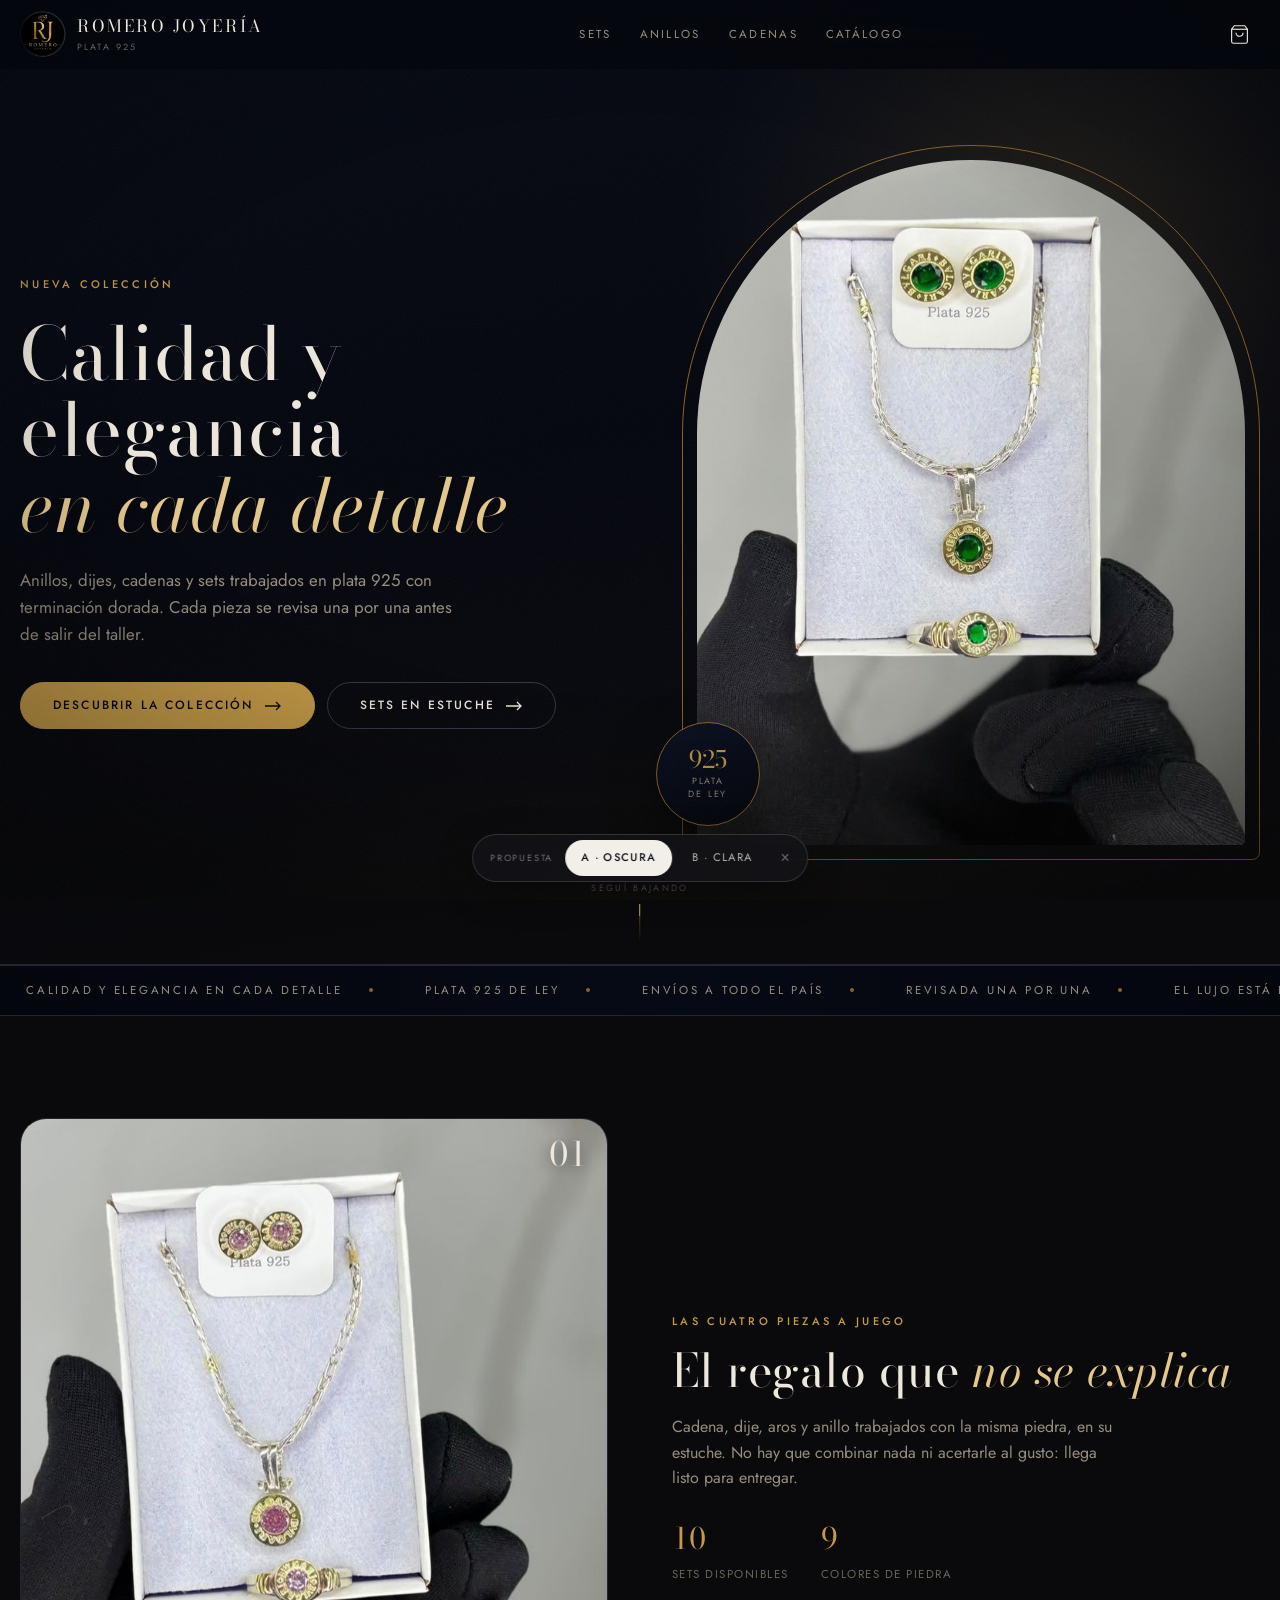
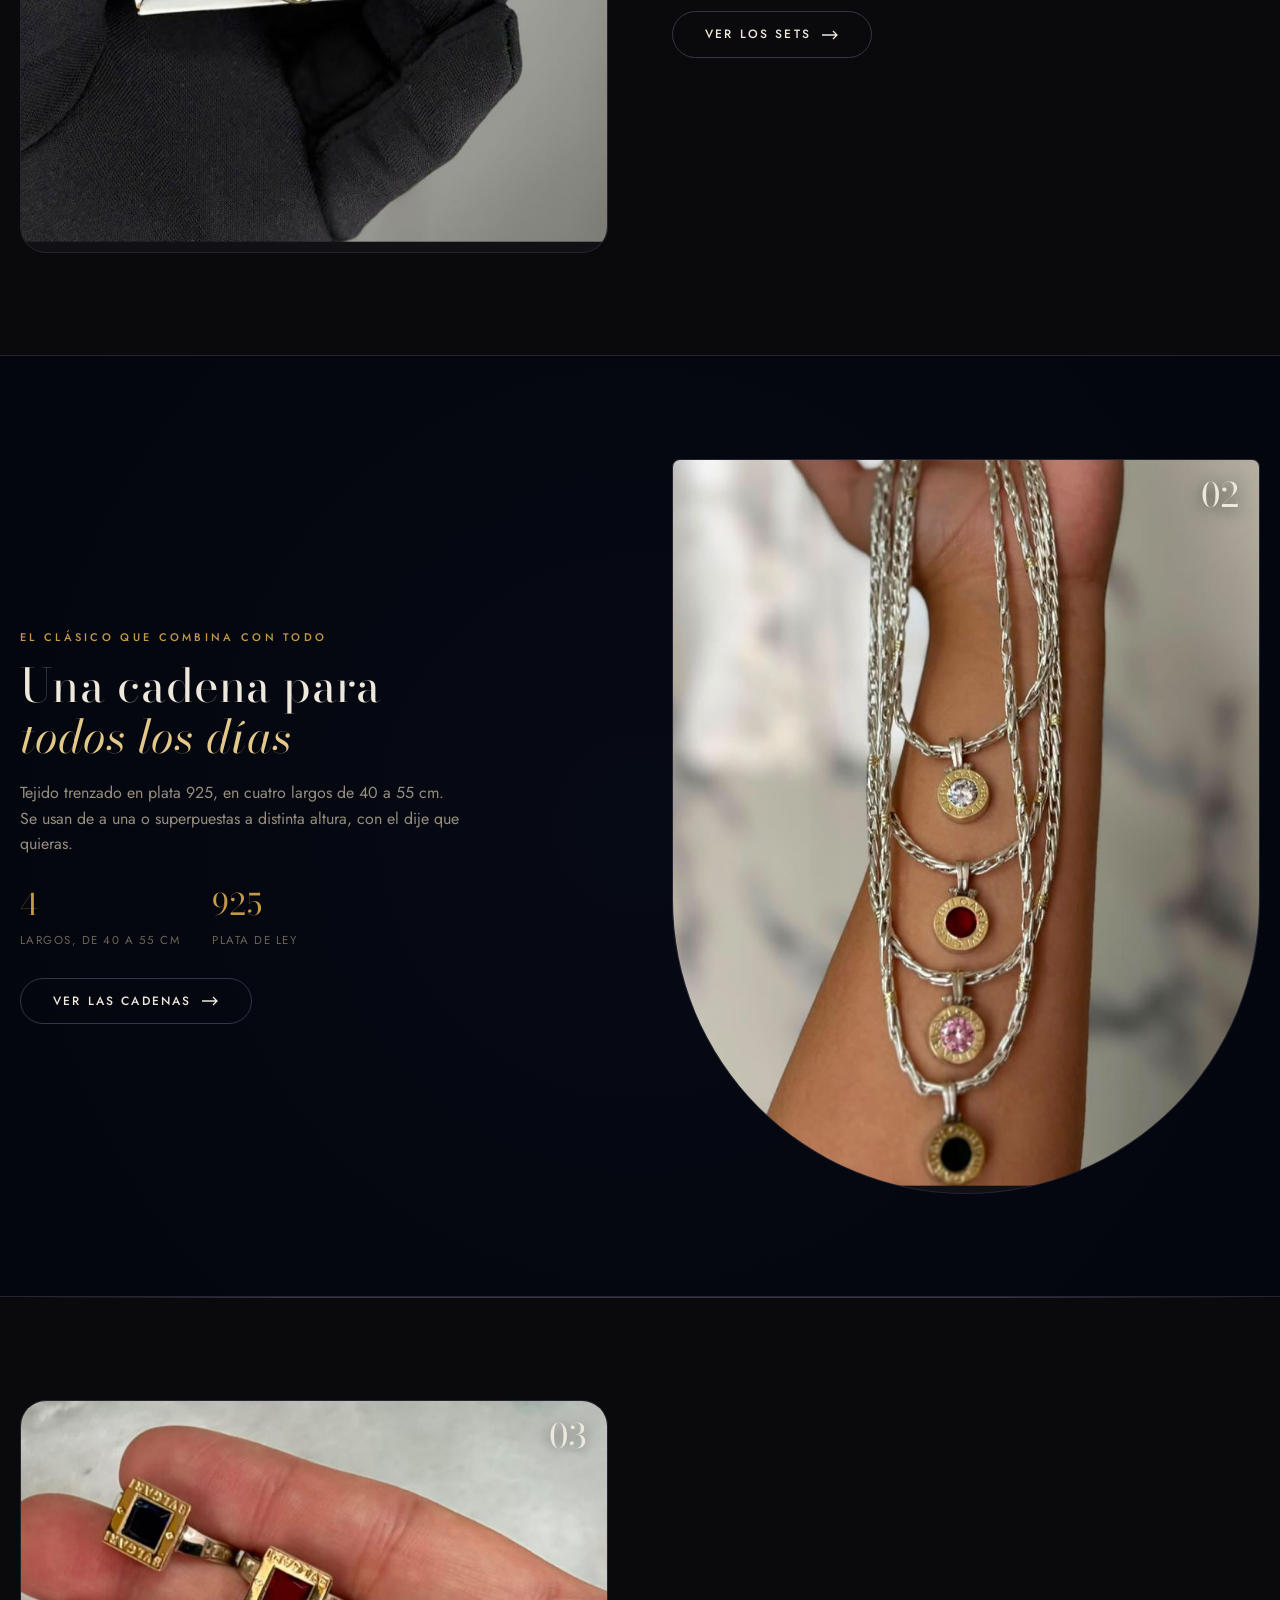
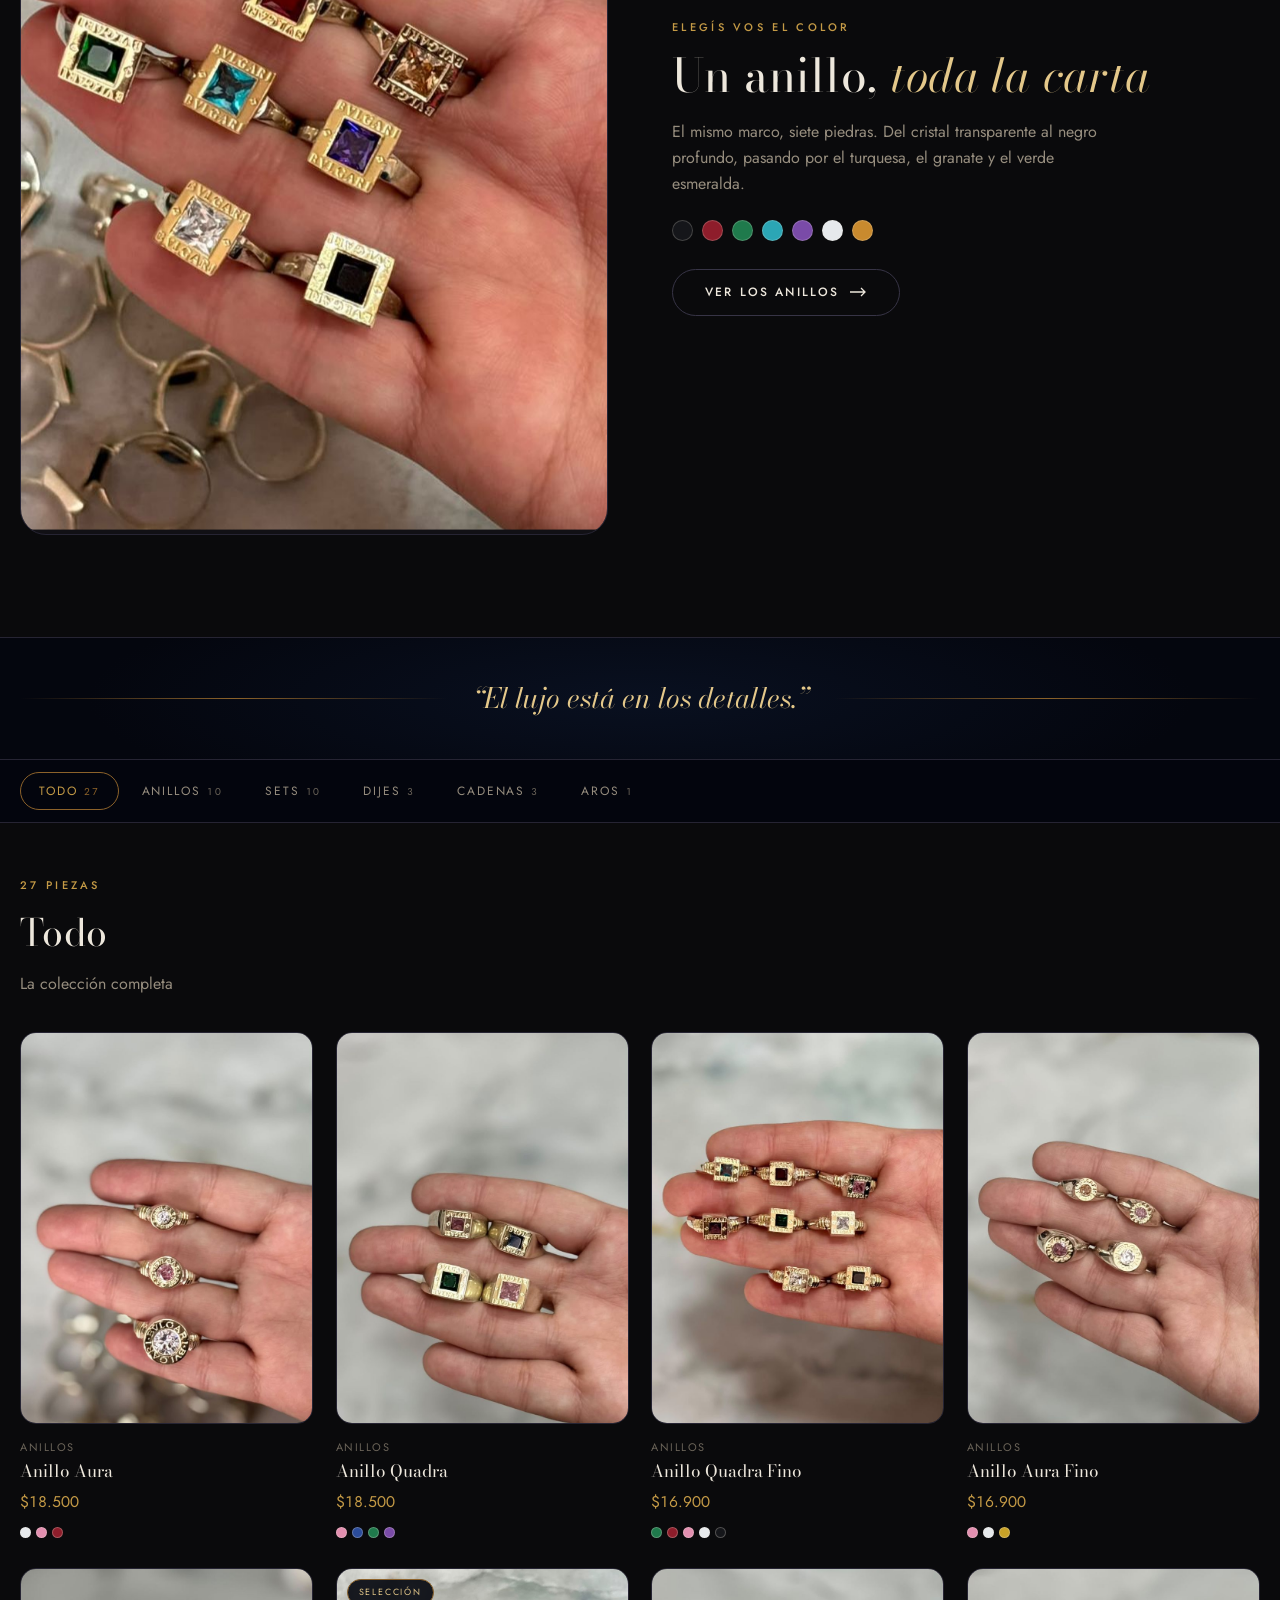
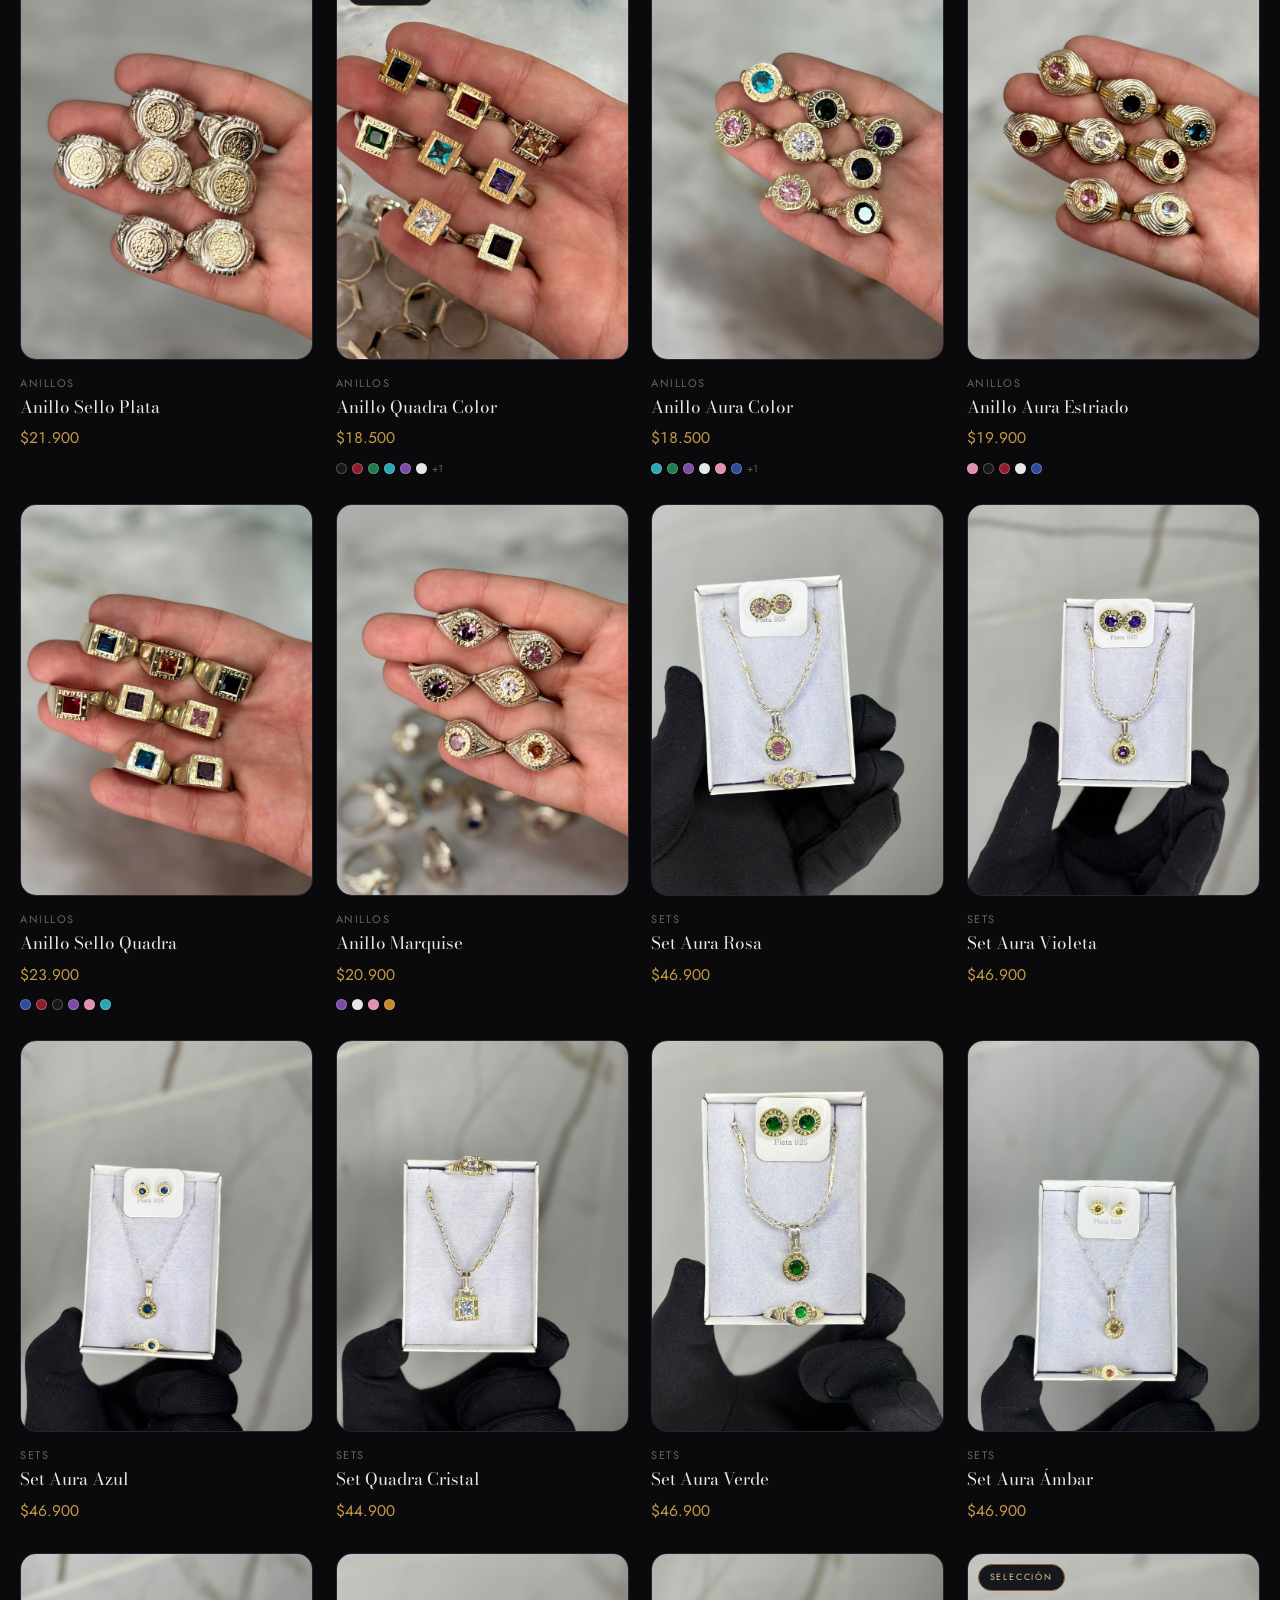
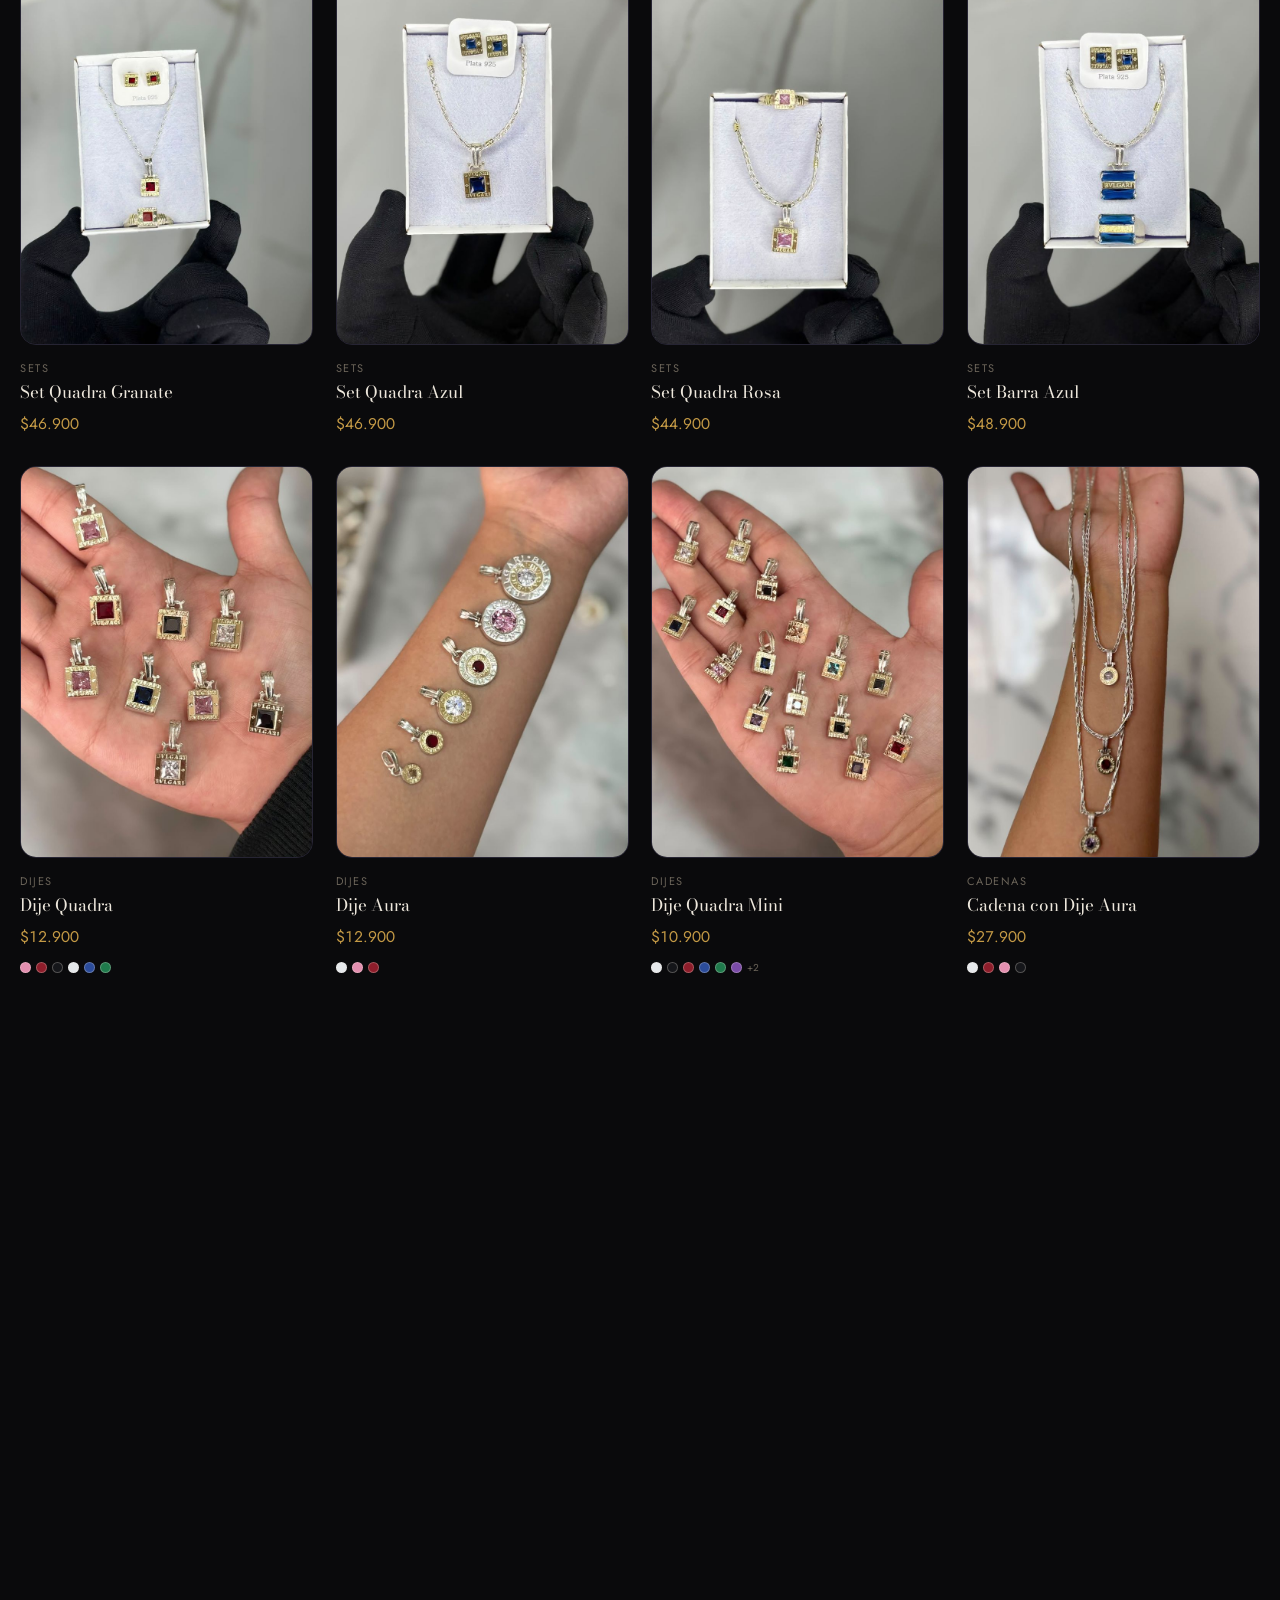
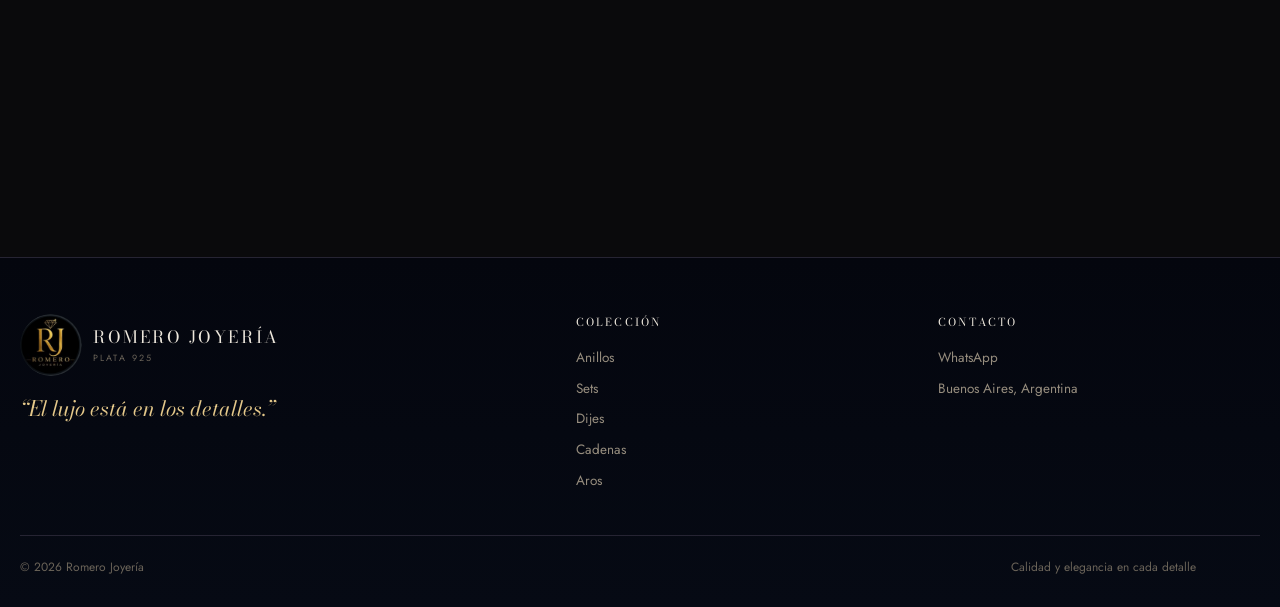
==== commit cb5a36c8: "Publicar las dos propuestas de diseño para presentar al cliente El cliente pidió negro y dorado. La " ====
--- a/index.html
+++ b/index.html
@@ -1,11 +1,11 @@
 <!doctype html>
-<html lang="es">
+<html lang="es" data-tema="oscura">
 <head>
 <meta charset="utf-8">
 <meta name="viewport" content="width=device-width, initial-scale=1, viewport-fit=cover">
 <title>Romero Joyería — Plata 925</title>
 <meta name="description" content="Romero Joyería. Anillos, dijes, cadenas, aros y sets en plata 925. Calidad y elegancia en cada detalle.">
-<meta name="theme-color" content="#F6F3EE">
+<meta name="theme-color" content="#0B0B0C">
 
 <meta property="og:title" content="Romero Joyería">
 <meta property="og:description" content="Calidad y elegancia en cada detalle. Plata 925.">
@@ -17,15 +17,18 @@
 
 <link rel="preconnect" href="https://fonts.googleapis.com">
 <link rel="preconnect" href="https://fonts.gstatic.com" crossorigin>
-<link rel="stylesheet" href="https://fonts.googleapis.com/css2?family=Bodoni+Moda:ital,opsz,wght@0,6..96,400;0,6..96,500;1,6..96,400&family=Jost:wght@300;400;500&display=swap">
-<link rel="stylesheet" href="css/styles.css">
+<link rel="stylesheet" href="https://fonts.googleapis.com/css2?family=Bodoni+Moda:ital,opsz,wght@0,6..96,400;0,6..96,500;0,6..96,600;1,6..96,400;1,6..96,500&family=Jost:wght@300;400;500&display=swap">
+<link rel="stylesheet" href="css/oscura.css">
+<link rel="stylesheet" href="css/comparador.css">
 </head>
 <body>
 
-<div class="topbar">
-  <span>Envíos a todo el país</span><i>—</i><span>Plata 925 con sello</span><i>—</i><span>Atención personalizada</span>
-</div>
-
+<!-- Textura del fondo: grano finísimo y viñeta en los bordes.
+     Son decorativos y no interceptan clics. -->
+<div class="vignette" aria-hidden="true"></div>
+<div class="grain" aria-hidden="true"></div>
+
+<!-- ============ HEADER ============ -->
 <header class="header" id="header">
   <div class="wrap header__bar">
     <a class="brand" href="#inicio" aria-label="Romero Joyería, ir al inicio">
@@ -36,174 +39,202 @@
       </span>
     </a>
 
-    <nav class="nav" aria-label="Principal">
-      <a href="#catalogo" data-cat="sets">Sets</a>
-      <a href="#catalogo" data-cat="anillos">Anillos</a>
-      <a href="#catalogo" data-cat="cadenas">Cadenas</a>
-      <a href="#catalogo" data-cat="todos">Colección</a>
-      <a href="#taller">La casa</a>
+    <nav class="header__nav" aria-label="Secciones">
+      <a href="#coleccion" data-cat="sets">Sets</a>
+      <a href="#coleccion" data-cat="anillos">Anillos</a>
+      <a href="#coleccion" data-cat="cadenas">Cadenas</a>
+      <a href="#catalogo" data-goto="catalogo">Catálogo</a>
     </nav>
 
-    <div class="header__end">
-      <button class="icon-btn menu-btn" id="openMenu" aria-label="Ver las categorías">
-        <svg width="20" height="20" viewBox="0 0 24 24" fill="none" stroke="currentColor" stroke-width="1.2" aria-hidden="true"><path d="M3 6h18M3 12h18M3 18h18"/></svg>
-      </button>
+    <div class="header__actions">
       <button class="icon-btn cart-btn" id="openCart" aria-label="Abrir el carrito">
-        <svg width="20" height="20" viewBox="0 0 24 24" fill="none" stroke="currentColor" stroke-width="1.2" aria-hidden="true">
-          <path d="M6 2 3 6v14a2 2 0 0 0 2 2h14a2 2 0 0 0 2-2V6l-3-4z"/><path d="M3 6h18"/><path d="M16 10a4 4 0 0 1-8 0"/>
+        <svg width="21" height="21" viewBox="0 0 24 24" fill="none" stroke="currentColor" stroke-width="1.3" aria-hidden="true">
+          <path d="M6 2 3 6v14a2 2 0 0 0 2 2h14a2 2 0 0 0 2-2V6l-3-4z"/>
+          <path d="M3 6h18"/>
+          <path d="M16 10a4 4 0 0 1-8 0"/>
         </svg>
         <span class="cart-btn__count" id="cartCount" data-empty="true">0</span>
       </button>
     </div>
   </div>
+  <div class="header__progress" id="progress" aria-hidden="true"></div>
 </header>
 
-<!-- ==================== HERO ==================== -->
-<section class="hero wrap" id="inicio">
-  <div class="hero__inner">
+<!-- ============ HERO ============ -->
+<section class="hero" id="inicio">
+  <div class="hero__glow" aria-hidden="true"></div>
+
+  <div class="wrap hero__inner">
     <div class="hero__copy">
-      <p class="label reveal" style="--d:0">Colección en plata 925</p>
-      <h1 class="hero__title reveal" style="--d:1">Calidad y elegancia<br><em>en cada detalle</em></h1>
-      <p class="lede reveal" style="--d:2">
-        Piezas de plata de ley con terminación dorada, pensadas para
-        usarse todos los días. Cada una se revisa a mano antes de salir.
-      </p>
-
-      <div class="hero__cta reveal" style="--d:3">
-        <button class="btn" data-cat="todos"><span>Ver la colección</span></button>
-        <button class="link" data-cat="sets">
+      <p class="eyebrow hero__el" style="--d:0">Nueva colección</p>
+      <h1 class="hero__title hero__el" style="--d:1">
+        Calidad y elegancia<br><em>en cada detalle</em>
+      </h1>
+      <p class="hero__lead hero__el" style="--d:2">
+        Anillos, dijes, cadenas y sets trabajados en plata 925 con terminación
+        dorada. Cada pieza se revisa una por una antes de salir del taller.
+      </p>
+      <div class="hero__cta hero__el" style="--d:3">
+        <button class="btn btn--arrow" data-goto="catalogo">
+          Descubrir la colección
+          <svg class="arrow" width="17" height="10" viewBox="0 0 17 10" fill="none" stroke="currentColor" stroke-width="1.3" aria-hidden="true"><path d="M0 5h15M11 1l4 4-4 4"/></svg>
+        </button>
+        <button class="btn btn--ghost btn--arrow" data-cat="sets">
           Sets en estuche
-          <svg width="16" height="9" viewBox="0 0 16 9" fill="none" stroke="currentColor" stroke-width="1.2" aria-hidden="true"><path d="M0 4.5h14M10.5 1l3.5 3.5L10.5 8"/></svg>
+          <svg class="arrow" width="17" height="10" viewBox="0 0 17 10" fill="none" stroke="currentColor" stroke-width="1.3" aria-hidden="true"><path d="M0 5h15M11 1l4 4-4 4"/></svg>
         </button>
       </div>
-
-      <dl class="hero__meta reveal" style="--d:4">
-        <div><dt>925</dt><dd>Plata de ley</dd></div>
-        <div><dt>27</dt><dd>Piezas</dd></div>
-        <div><dt>48h</dt><dd>Despacho</dd></div>
-      </dl>
-    </div>
-
-    <div class="hero__art reveal" style="--d:2">
-      <div class="shot hero__shot">
-        <img src="img/productos/set-05.jpg" alt="Set de cadena, dije, aros y anillo en plata 925 con piedra verde" width="760" height="1351" fetchpriority="high">
-      </div>
-    </div>
+    </div>
+
+    <div class="hero__art hero__el" style="--d:2" aria-hidden="true">
+      <div class="hero__frame">
+        <div class="hero__shot" data-par="0.10">
+          <img src="img/productos/set-05.jpg" alt="" width="760" height="1351" fetchpriority="high">
+        </div>
+      </div>
+      <div class="hero__chip">
+        <span class="hero__chip-n">925</span>
+        <span class="hero__chip-t">Plata<br>de ley</span>
+      </div>
+    </div>
+  </div>
+
+  <div class="hero__scroll" aria-hidden="true">
+    <span>Seguí bajando</span>
+    <i></i>
   </div>
 </section>
 
-<!-- ==================== CATEGORÍAS ==================== -->
-<section class="sec wrap" id="categorias">
-  <div class="sec__head reveal">
-    <div>
-      <p class="label">Por categoría</p>
-      <h2 class="t-sec" style="margin-top:var(--s2)">Dónde empezar</h2>
-    </div>
-    <button class="link" data-cat="todos">
-      Ver todo
-      <svg width="16" height="9" viewBox="0 0 16 9" fill="none" stroke="currentColor" stroke-width="1.2" aria-hidden="true"><path d="M0 4.5h14M10.5 1l3.5 3.5L10.5 8"/></svg>
-    </button>
-  </div>
-
-  <div class="cats">
-    <button class="cat-card reveal" style="--d:0" data-cat="sets">
-      <span class="shot cat-card__shot"><img src="img/productos/set-01.jpg" alt="Set completo en su estuche" width="760" height="1351" loading="lazy"></span>
-      <span class="cat-card__body"><span class="h3">Sets</span><span class="cat-card__n">10 piezas</span></span>
-    </button>
-    <button class="cat-card reveal" style="--d:1" data-cat="anillos">
-      <span class="shot cat-card__shot"><img src="img/productos/anillo-06.jpg" alt="Anillos de marco cuadrado con piedras de color" width="760" height="1351" loading="lazy"></span>
-      <span class="cat-card__body"><span class="h3">Anillos</span><span class="cat-card__n">10 piezas</span></span>
-    </button>
-    <button class="cat-card reveal" style="--d:2" data-cat="cadenas">
-      <span class="shot cat-card__shot"><img src="img/productos/cadena-02.jpg" alt="Cadenas de plata trenzadas" width="760" height="1351" loading="lazy"></span>
-      <span class="cat-card__body"><span class="h3">Cadenas</span><span class="cat-card__n">3 piezas</span></span>
-    </button>
-  </div>
+<!-- ============ CINTA ============ -->
+<div class="ticker" aria-hidden="true">
+  <div class="ticker__track" id="ticker"></div>
+</div>
+
+<!-- ============ SECCIONES EDITORIALES ============ -->
+<section class="stories" id="coleccion">
+
+  <article class="story reveal">
+    <div class="story__media" data-par="0.07">
+      <img src="img/productos/set-01.jpg" alt="Set de cadena, dije, aros y anillo en su estuche" width="760" height="1351" loading="lazy">
+      <span class="story__n">01</span>
+    </div>
+    <div class="story__copy">
+      <p class="eyebrow">Las cuatro piezas a juego</p>
+      <h2 class="story__title">El regalo que <em>no se explica</em></h2>
+      <p class="story__text">
+        Cadena, dije, aros y anillo trabajados con la misma piedra, en su estuche.
+        No hay que combinar nada ni acertarle al gusto: llega listo para entregar.
+      </p>
+      <ul class="story__facts">
+        <li><span>10</span> sets disponibles</li>
+        <li><span>9</span> colores de piedra</li>
+      </ul>
+      <button class="btn btn--ghost btn--arrow" data-cat="sets">
+        Ver los sets
+        <svg class="arrow" width="17" height="10" viewBox="0 0 17 10" fill="none" stroke="currentColor" stroke-width="1.3" aria-hidden="true"><path d="M0 5h15M11 1l4 4-4 4"/></svg>
+      </button>
+    </div>
+  </article>
+
+  <article class="story story--flip reveal">
+    <div class="story__media" data-par="0.07">
+      <img src="img/productos/cadena-02.jpg" alt="Cadenas de plata trenzadas de distintos largos" width="760" height="1351" loading="lazy">
+      <span class="story__n">02</span>
+    </div>
+    <div class="story__copy">
+      <p class="eyebrow">El clásico que combina con todo</p>
+      <h2 class="story__title">Una cadena para <em>todos los días</em></h2>
+      <p class="story__text">
+        Tejido trenzado en plata 925, en cuatro largos de 40 a 55 cm. Se usan
+        de a una o superpuestas a distinta altura, con el dije que quieras.
+      </p>
+      <ul class="story__facts">
+        <li><span>4</span> largos, de 40 a 55 cm</li>
+        <li><span>925</span> plata de ley</li>
+      </ul>
+      <button class="btn btn--ghost btn--arrow" data-cat="cadenas">
+        Ver las cadenas
+        <svg class="arrow" width="17" height="10" viewBox="0 0 17 10" fill="none" stroke="currentColor" stroke-width="1.3" aria-hidden="true"><path d="M0 5h15M11 1l4 4-4 4"/></svg>
+      </button>
+    </div>
+  </article>
+
+  <article class="story reveal">
+    <div class="story__media" data-par="0.07">
+      <img src="img/productos/anillo-06.jpg" alt="Anillos de marco cuadrado con piedras de distintos colores" width="760" height="1351" loading="lazy">
+      <span class="story__n">03</span>
+    </div>
+    <div class="story__copy">
+      <p class="eyebrow">Elegís vos el color</p>
+      <h2 class="story__title">Un anillo, <em>toda la carta</em></h2>
+      <p class="story__text">
+        El mismo marco, siete piedras. Del cristal transparente al negro
+        profundo, pasando por el turquesa, el granate y el verde esmeralda.
+      </p>
+      <ul class="story__swatch" aria-label="Colores disponibles">
+        <li style="--c:#15161A" title="Negro"></li>
+        <li style="--c:#8E1D2B" title="Granate"></li>
+        <li style="--c:#1F7A4C" title="Verde"></li>
+        <li style="--c:#2BA6B5" title="Turquesa"></li>
+        <li style="--c:#7A4BA8" title="Violeta"></li>
+        <li style="--c:#E6E9EC" title="Cristal"></li>
+        <li style="--c:#C98A2E" title="Ámbar"></li>
+      </ul>
+      <button class="btn btn--ghost btn--arrow" data-cat="anillos">
+        Ver los anillos
+        <svg class="arrow" width="17" height="10" viewBox="0 0 17 10" fill="none" stroke="currentColor" stroke-width="1.3" aria-hidden="true"><path d="M0 5h15M11 1l4 4-4 4"/></svg>
+      </button>
+    </div>
+  </article>
+
 </section>
 
-<!-- ==================== PIEZA DESTACADA ==================== -->
-<section class="dark sec">
-  <div class="wrap feature">
-    <div class="shot feature__shot reveal">
-      <img src="img/productos/set-10.jpg" alt="Set de dije rectangular y aros en azul" width="760" height="1351" loading="lazy">
-    </div>
-    <div class="reveal" style="--d:1">
-      <p class="label">La pieza de la temporada</p>
-      <h2 class="feature__title t-sec">El regalo que <em>no se explica</em></h2>
-      <p class="lede">
-        Cadena, dije y aros trabajados con la misma piedra, en su estuche.
-        No hay que combinar nada ni acertarle al gusto.
-      </p>
-      <ul class="feature__list">
-        <li><span>Material</span><span>Plata 925 con terminación dorada</span></li>
-        <li><span>Incluye</span><span>Cadena con dije y aros</span></li>
-        <li><span>Presentación</span><span>Estuche de la casa</span></li>
-      </ul>
-      <button class="btn btn--light" data-product="set-10"><span>Ver la pieza</span></button>
-    </div>
-  </div>
-</section>
-
-<!-- ==================== CATÁLOGO ==================== -->
-<main class="sec wrap" id="catalogo">
-  <div class="sec__head reveal">
-    <div>
-      <p class="label" id="catEyebrow">La colección</p>
-      <h2 class="t-sec" id="catTitle" style="margin-top:var(--s2)">Todo</h2>
-      <p class="lede" id="catDesc">La colección completa</p>
-    </div>
-  </div>
-
-  <div class="filters" id="catbar" role="tablist"></div>
+<!-- ============ FRASE ============ -->
+<div class="strip reveal">
+  <div class="wrap">
+    <span class="strip__rule" aria-hidden="true"></span>
+    <p class="strip__quote">“El lujo está en los detalles.”</p>
+    <span class="strip__rule" aria-hidden="true"></span>
+  </div>
+</div>
+
+<!-- ============ CATEGORÍAS ============ -->
+<nav class="catbar" id="catbarWrap" aria-label="Categorías">
+  <div class="wrap">
+    <div class="catbar__scroll" id="catbar" role="tablist"></div>
+  </div>
+</nav>
+
+<!-- ============ CATÁLOGO ============ -->
+<main class="wrap section" id="catalogo">
+  <div class="section__head reveal">
+    <p class="eyebrow" id="catEyebrow">La colección</p>
+    <h2 class="section__title" id="catTitle">Todo</h2>
+    <p class="section__desc" id="catDesc">La colección completa</p>
+  </div>
   <div class="grid" id="grid"></div>
 </main>
 
-<!-- ==================== LA CASA ==================== -->
-<section class="sec--tight sec wrap" id="taller">
-  <div class="story-grid">
-    <div class="shot story-shot reveal">
-      <img src="img/productos/aro-01.jpg" alt="Bandeja con aros de plata 925 en el taller" width="760" height="1351" loading="lazy">
-    </div>
-    <div class="story-copy reveal" style="--d:1">
-      <p class="label">La casa</p>
-      <h2 class="t-sec">Pocas piezas, <em>bien hechas</em></h2>
-      <p class="lede">
-        Trabajamos con plata 925 sellada y circonias engarzadas una por una.
-        No hacemos series largas: preferimos un catálogo corto donde cada
-        modelo esté resuelto.
-      </p>
-      <p class="lede">
-        Antes de que una pieza salga se revisa el engarce, el cierre y el
-        brillo. Si algo no pasa ese control, no se vende.
-      </p>
-      <p class="signature">“El lujo está en los detalles.”</p>
-    </div>
+<!-- ============ GARANTÍAS ============ -->
+<section class="wrap promises reveal">
+  <div class="promise">
+    <span class="promise__n">01</span>
+    <h3>Plata 925 de ley</h3>
+    <p>Cada pieza lleva el sello. Nada de aleaciones sin identificar.</p>
+  </div>
+  <div class="promise">
+    <span class="promise__n">02</span>
+    <h3>Revisada una por una</h3>
+    <p>Se controla el engarce y el cierre antes de salir del taller.</p>
+  </div>
+  <div class="promise">
+    <span class="promise__n">03</span>
+    <h3>Envíos a todo el país</h3>
+    <p>Sin cargo a partir de cierto monto. Retiro en persona si preferís.</p>
   </div>
 </section>
 
-<!-- ==================== CONFIANZA ==================== -->
-<section class="sec--tight wrap">
-  <div class="assurances reveal">
-    <div class="assurance">
-      <h3 class="assurance__t">Envíos a todo el país</h3>
-      <p>Despacho dentro de las 48 h. Sin cargo a partir de cierto monto, o retiro en persona.</p>
-    </div>
-    <div class="assurance">
-      <h3 class="assurance__t">Plata 925 con sello</h3>
-      <p>Cada pieza lleva su marca de ley. Nada de aleaciones sin identificar.</p>
-    </div>
-    <div class="assurance">
-      <h3 class="assurance__t">Cambios sin vueltas</h3>
-      <p>Si el talle no va o la pieza no era la esperada, se cambia. Escribinos y lo resolvemos.</p>
-    </div>
-    <div class="assurance">
-      <h3 class="assurance__t">Te atendemos nosotros</h3>
-      <p>El pedido llega a nuestro WhatsApp y lo responde una persona, no un formulario.</p>
-    </div>
-  </div>
-</section>
-
-<!-- ==================== FOOTER ==================== -->
+<!-- ============ FOOTER ============ -->
 <footer class="footer">
   <div class="wrap">
     <div class="footer__grid">
@@ -215,7 +246,7 @@
             <span class="brand__tag">Plata 925</span>
           </span>
         </span>
-        <p class="footer__quote">“Calidad y elegancia en cada detalle.”</p>
+        <p class="footer__quote">“El lujo está en los detalles.”</p>
       </div>
 
       <div>
@@ -224,15 +255,6 @@
       </div>
 
       <div>
-        <h3 class="footer__h">Comprar</h3>
-        <ul class="footer__list">
-          <li><a href="#catalogo" data-cat="todos">Ver la colección</a></li>
-          <li><a href="#taller">La casa</a></li>
-          <li><a href="#" data-opencart="1">Mi carrito</a></li>
-        </ul>
-      </div>
-
-      <div>
         <h3 class="footer__h">Contacto</h3>
         <ul class="footer__list" id="footerContact"></ul>
       </div>
@@ -240,10 +262,26 @@
 
     <div class="footer__bottom">
       <span id="footerCopy">© Romero Joyería</span>
-      <span>Buenos Aires, Argentina</span>
+      <span>Calidad y elegancia en cada detalle</span>
     </div>
   </div>
 </footer>
+
+<button class="totop" id="toTop" aria-label="Volver arriba" hidden>
+  <svg width="15" height="15" viewBox="0 0 24 24" fill="none" stroke="currentColor" stroke-width="1.6" aria-hidden="true"><path d="M12 19V5M5 12l7-7 7 7"/></svg>
+</button>
+
+<!-- ============================================================
+     Barra para comparar las dos propuestas durante la presentación.
+     No es parte del diseño: se quita junto con css/comparador.css
+     cuando el cliente elija una. Ver README.
+     ============================================================ -->
+<nav class="vs" id="vs" aria-label="Comparar propuestas">
+  <span class="vs__tag">Propuesta</span>
+  <a href="index.html" aria-current="page">A · Oscura</a>
+  <a href="clara.html">B · Clara</a>
+  <button class="vs__x" id="vsX" aria-label="Ocultar esta barra">&times;</button>
+</nav>
 
 <div id="layer"></div>
 
--- a/css/oscura.css
+++ b/css/oscura.css
@@ -0,0 +1,1494 @@
+/* ============================================================
+   ROMERO JOYERÍA — HOJA DE ESTILOS
+   Paleta negra y dorada, de tema único: el sitio se ve igual
+   con el celular en modo claro o en modo oscuro, a propósito.
+   ============================================================ */
+
+:root {
+  /* Negros con una mínima desviación fría, para que no se vean apagados. */
+  --ink:       #0A0A0C;
+  --ink-2:     #111015;
+  --ink-3:     #191820;
+  --line:      #262433;
+  --line-2:    #373446;
+
+  /* Azul de medianoche: el tercer color. Nunca se lee como "azul",
+     se lee como un negro con profundidad. Las secciones alternan
+     entre el negro y este azul para que el fondo no sea plano. */
+  --navy:      #04060E;
+  --navy-2:    #060A14;
+  --navy-3:    #091020;
+
+  /* Dorados muestreados del propio logo: cálidos, tirando a bronce. */
+  --gold:      #C49A46;
+  --gold-lt:   #E4C88A;
+  --gold-dim:  #8C622A;
+
+  /* Neutros con sesgo cálido hacia el dorado. */
+  --bone:      #EDE7DC;
+  --muted:     #968D7E;
+  --muted-2:   #6B6459;
+
+  --ok:        #6FAE7C;
+  --warn:      #D9A441;
+  --err:       #D06A62;
+
+  /* Cada forma tiene su propio canto según el papel que cumple.
+     Un solo radio para todo aplana la jerarquía. */
+  --r-xs:      6px;    /* etiquetas y sellos */
+  --r-sm:      10px;   /* campos y cuadros chicos */
+  --r-md:      16px;   /* tarjetas del catálogo */
+  --r-lg:      26px;   /* fotos grandes y paneles */
+  --r-pill:    999px;  /* botones y fichas */
+  --radius:    var(--r-sm);
+  --maxw:      1280px;
+  --hh:        68px;                 /* alto del header */
+  --cbh:       58px;                 /* alto de la barra de categorías */
+
+  --shadow:    0 18px 48px rgba(0,0,0,.55);
+  --ease:      cubic-bezier(.22,.61,.36,1);
+  --ease-out:  cubic-bezier(.16,1,.3,1);
+
+  color-scheme: dark;
+}
+
+* { box-sizing: border-box; }
+
+html { scroll-behavior: smooth; }
+
+body {
+  margin: 0;
+  background-color: var(--ink);
+  /* Dos auroras muy tenues rompen el plano sin que se note de dónde
+     sale la luz. Se quedan fijas mientras la página se desplaza. */
+  background-image:
+    radial-gradient(ellipse 90% 55% at 12% 0%,   rgba(8,13,26,.72), transparent 62%),
+    radial-gradient(ellipse 70% 45% at 92% 62%,  rgba(5,9,19,.60), transparent 58%),
+    radial-gradient(ellipse 60% 40% at 50% 104%, rgba(140,98,42,.08), transparent 60%);
+  background-attachment: fixed;
+  background-repeat: no-repeat;
+  color: var(--bone);
+  font-family: "Jost", "Helvetica Neue", Arial, sans-serif;
+  font-size: 16px;
+  line-height: 1.6;
+  -webkit-font-smoothing: antialiased;
+  overflow-x: hidden;
+}
+
+body.no-scroll { overflow: hidden; }
+
+img { max-width: 100%; display: block; }
+a { color: inherit; text-decoration: none; }
+
+:focus-visible { outline: 2px solid var(--gold); outline-offset: 3px; }
+
+h1, h2, h3, .serif {
+  font-family: "Bodoni Moda", "Didot", Georgia, serif;
+  font-weight: 400;
+  text-wrap: balance;
+  margin: 0;
+  letter-spacing: .01em;
+}
+
+.eyebrow {
+  font-size: .688rem;
+  letter-spacing: .3em;
+  text-transform: uppercase;
+  color: var(--gold);
+  font-weight: 500;
+  margin: 0;
+}
+
+.wrap {
+  width: 100%;
+  max-width: var(--maxw);
+  margin-inline: auto;
+  padding-inline: 20px;
+}
+
+/* ============================================================
+   APARICIONES AL HACER SCROLL
+   Sin JavaScript nada se oculta: la clase .js la agrega el
+   propio script, así el contenido siempre se ve.
+   ============================================================ */
+
+/* Grano: una capa de ruido finísima sobre toda la página. Es lo que
+   hace que un fondo oscuro se lea como tela o papel en lugar de como
+   un color plano. Va por encima del contenido pero por debajo del
+   header y de los paneles, y no intercepta clics. */
+.grain {
+  position: fixed;
+  inset: 0;
+  z-index: 3;
+  pointer-events: none;
+  opacity: .045;
+  background-image: url("data:image/svg+xml,%3Csvg xmlns='http://www.w3.org/2000/svg' width='180' height='180'%3E%3Cfilter id='n'%3E%3CfeTurbulence type='fractalNoise' baseFrequency='.82' numOctaves='3' stitchTiles='stitch'/%3E%3C/filter%3E%3Crect width='100%25' height='100%25' filter='url(%23n)'/%3E%3C/svg%3E");
+}
+
+/* Viñeta: oscurece apenas los bordes y empuja la mirada al centro. */
+.vignette {
+  position: fixed;
+  inset: 0;
+  z-index: 2;
+  pointer-events: none;
+  background: radial-gradient(ellipse 78% 62% at 50% 45%, transparent 52%, rgba(0,0,0,.42));
+}
+
+.js .reveal {
+  opacity: 0;
+  transform: translateY(30px);
+}
+
+.js .reveal.in {
+  opacity: 1;
+  transform: none;
+  transition: opacity .85s var(--ease-out), transform .85s var(--ease-out);
+}
+
+.js .hero__el {
+  opacity: 0;
+  transform: translateY(22px);
+  animation: rise .95s var(--ease-out) forwards;
+  animation-delay: calc(var(--d) * 120ms + 120ms);
+}
+
+@keyframes rise { to { opacity: 1; transform: none; } }
+
+/* ============================================================
+   HEADER
+   ============================================================ */
+
+.header {
+  position: sticky;
+  top: env(safe-area-inset-top, 0px);
+  z-index: 60;
+  background: rgba(4,6,14,.72);
+  backdrop-filter: blur(16px);
+  -webkit-backdrop-filter: blur(16px);
+  border-bottom: 1px solid transparent;
+  transition: background .35s var(--ease), border-color .35s var(--ease);
+}
+
+.header.is-stuck {
+  background: rgba(4,6,14,.95);
+  border-bottom-color: var(--line);
+}
+
+.header__bar {
+  display: flex;
+  align-items: center;
+  justify-content: space-between;
+  gap: 20px;
+  height: var(--hh);
+}
+
+.header__progress {
+  position: absolute;
+  left: 0;
+  bottom: -1px;
+  height: 1px;
+  width: 100%;
+  transform: scaleX(0);
+  transform-origin: 0 50%;
+  border-radius: 0 var(--r-pill) var(--r-pill) 0;
+  background: linear-gradient(90deg, var(--gold-dim), var(--gold-lt));
+}
+
+.brand { display: flex; align-items: center; gap: 11px; flex-shrink: 0; }
+
+.brand__mark {
+  width: 46px;
+  height: 46px;
+  display: block;
+  border-radius: 50%;
+  object-fit: contain;
+  flex-shrink: 0;
+}
+
+.footer .brand__mark { width: 62px; height: 62px; }
+
+.brand__name {
+  font-family: "Bodoni Moda", Georgia, serif;
+  font-size: 1.06rem;
+  letter-spacing: .15em;
+  text-transform: uppercase;
+  line-height: 1.15;
+}
+
+.brand__tag {
+  display: block;
+  font-family: "Jost", sans-serif;
+  font-size: .563rem;
+  letter-spacing: .24em;
+  color: var(--muted-2);
+  text-transform: uppercase;
+}
+
+.header__nav { display: flex; gap: 28px; }
+
+.header__nav a {
+  font-size: .72rem;
+  letter-spacing: .2em;
+  text-transform: uppercase;
+  color: var(--muted);
+  position: relative;
+  padding-block: 4px;
+  transition: color .22s var(--ease);
+}
+
+.header__nav a::after {
+  content: "";
+  position: absolute;
+  left: 0;
+  bottom: 0;
+  height: 1px;
+  width: 100%;
+  background: var(--gold);
+  transform: scaleX(0);
+  transform-origin: 100% 50%;
+  transition: transform .35s var(--ease-out);
+}
+
+.header__nav a:hover { color: var(--bone); }
+.header__nav a:hover::after { transform: scaleX(1); transform-origin: 0 50%; }
+
+.header__actions { display: flex; align-items: center; gap: 6px; }
+
+.icon-btn {
+  appearance: none;
+  background: none;
+  border: 1px solid transparent;
+  color: var(--bone);
+  cursor: pointer;
+  padding: 9px;
+  display: grid;
+  place-items: center;
+  border-radius: var(--r-pill);
+  transition: color .2s var(--ease), border-color .2s var(--ease);
+}
+
+.icon-btn:hover { color: var(--gold); border-color: var(--line); }
+
+.cart-btn { position: relative; }
+
+.cart-btn__count {
+  position: absolute;
+  top: 1px;
+  right: 1px;
+  min-width: 17px;
+  height: 17px;
+  padding: 0 4px;
+  border-radius: 9px;
+  background: var(--gold);
+  color: var(--ink);
+  font-size: .625rem;
+  font-weight: 600;
+  display: grid;
+  place-items: center;
+  line-height: 1;
+  font-variant-numeric: tabular-nums;
+}
+
+.cart-btn__count[data-empty="true"] { display: none; }
+
+.cart-btn.bump { animation: bump .45s var(--ease); }
+
+@keyframes bump {
+  0%, 100% { transform: scale(1); }
+  35%      { transform: scale(1.22); }
+}
+
+/* ============================================================
+   HERO
+   ============================================================ */
+
+.hero {
+  position: relative;
+  overflow: hidden;
+  border-bottom: 1px solid var(--line);
+  background:
+    linear-gradient(170deg, var(--navy-2) 0%, var(--navy) 42%, transparent 88%);
+}
+
+/* Halo dorado difuso: da profundidad sin cargar la pantalla. */
+.hero__glow {
+  position: absolute;
+  top: -22%;
+  right: -12%;
+  width: min(760px, 88vw);
+  aspect-ratio: 1;
+  background: radial-gradient(circle, rgba(196,154,70,.16), rgba(196,154,70,.04) 46%, transparent 68%);
+  pointer-events: none;
+  z-index: 0;
+}
+
+.hero__inner {
+  position: relative;
+  z-index: 1;
+  display: grid;
+  grid-template-columns: 1.02fr .98fr;
+  gap: 60px;
+  align-items: center;
+  padding-block: 76px 104px;
+}
+
+.hero__title {
+  font-size: clamp(2.6rem, 6.4vw, 4.6rem);
+  line-height: 1.03;
+  margin-block: 22px 24px;
+}
+
+.hero__title em {
+  font-style: italic;
+  color: var(--gold-lt);
+  display: inline-block;
+}
+
+.hero__lead {
+  color: var(--muted);
+  font-size: 1.055rem;
+  max-width: 45ch;
+  margin-block: 0 34px;
+}
+
+.hero__cta { display: flex; flex-wrap: wrap; gap: 12px; }
+
+/* --- Composición de la foto --- */
+
+.hero__art { position: relative; }
+
+/* El marco y la foto se rematan en arco, como el nicho de una vitrina.
+   El radio se limita solo a la mitad del ancho, así queda un
+   semicírculo exacto sin importar el tamaño de pantalla. */
+.hero__frame {
+  position: relative;
+  border: 1px solid var(--gold-dim);
+  padding: 14px;
+  border-radius: 999px 999px var(--r-lg) var(--r-lg);
+}
+
+.hero__shot {
+  overflow: hidden;
+  aspect-ratio: 4 / 5;
+  background: var(--ink-2);
+  border-radius: 999px 999px var(--r-md) var(--r-md);
+}
+
+.hero__shot img {
+  width: 100%;
+  height: 112%;
+  object-fit: cover;
+  object-position: center 42%;
+  will-change: transform;
+}
+
+.hero__chip {
+  position: absolute;
+  left: -26px;
+  bottom: 34px;
+  width: 104px;
+  height: 104px;
+  border-radius: 50%;
+  background: linear-gradient(160deg, var(--navy-3), var(--navy));
+  border: 1px solid var(--gold-dim);
+  display: grid;
+  place-content: center;
+  text-align: center;
+  gap: 2px;
+  box-shadow: var(--shadow);
+}
+
+.hero__chip-n {
+  font-family: "Bodoni Moda", Georgia, serif;
+  font-size: 1.5rem;
+  color: var(--gold);
+  line-height: 1;
+}
+
+.hero__chip-t {
+  font-size: .563rem;
+  letter-spacing: .2em;
+  text-transform: uppercase;
+  color: var(--muted);
+  line-height: 1.45;
+}
+
+.hero__scroll {
+  position: absolute;
+  left: 50%;
+  bottom: 22px;
+  transform: translateX(-50%);
+  display: flex;
+  flex-direction: column;
+  align-items: center;
+  gap: 9px;
+  z-index: 1;
+  font-size: .563rem;
+  letter-spacing: .26em;
+  text-transform: uppercase;
+  color: var(--muted-2);
+}
+
+.hero__scroll i {
+  width: 1px;
+  height: 38px;
+  background: linear-gradient(var(--gold-dim), transparent);
+  position: relative;
+  overflow: hidden;
+}
+
+.hero__scroll i::after {
+  content: "";
+  position: absolute;
+  inset-inline: 0;
+  height: 12px;
+  background: var(--gold-lt);
+  animation: drop 2.1s var(--ease) infinite;
+}
+
+@keyframes drop {
+  0%       { transform: translateY(-14px); opacity: 0; }
+  35%, 65% { opacity: 1; }
+  100%     { transform: translateY(38px); opacity: 0; }
+}
+
+/* ============================================================
+   BOTONES
+   ============================================================ */
+
+.btn {
+  appearance: none;
+  font-family: "Jost", sans-serif;
+  font-size: .75rem;
+  letter-spacing: .18em;
+  text-transform: uppercase;
+  font-weight: 500;
+  padding: 15px 32px;
+  border-radius: var(--r-pill);
+  cursor: pointer;
+  border: 1px solid var(--gold);
+  background: var(--gold);
+  color: var(--ink);
+  transition: background .25s var(--ease), color .25s var(--ease),
+              border-color .25s var(--ease), opacity .2s var(--ease);
+  display: inline-flex;
+  align-items: center;
+  justify-content: center;
+  gap: 11px;
+  text-align: center;
+  line-height: 1.2;
+}
+
+.btn:hover { background: var(--gold-lt); border-color: var(--gold-lt); }
+
+.btn--ghost {
+  background: transparent;
+  color: var(--bone);
+  border-color: var(--line-2);
+}
+
+.btn--ghost:hover { border-color: var(--gold); color: var(--gold); background: transparent; }
+
+.btn--block { width: 100%; }
+
+.btn:disabled { opacity: .45; cursor: not-allowed; }
+.btn:disabled:hover { background: var(--gold); border-color: var(--gold); }
+
+.btn .arrow { transition: transform .3s var(--ease-out); flex-shrink: 0; }
+.btn--arrow:hover .arrow { transform: translateX(5px); }
+
+/* ============================================================
+   CINTA DESLIZANTE
+   ============================================================ */
+
+.ticker {
+  border-block: 1px solid var(--line);
+  background: linear-gradient(90deg, var(--navy) 0%, var(--navy-2) 50%, var(--navy) 100%);
+  overflow: hidden;
+  padding-block: 15px;
+}
+
+.ticker__track {
+  display: flex;
+  gap: 0;
+  width: max-content;
+  animation: slide-x 38s linear infinite;
+}
+
+.ticker:hover .ticker__track { animation-play-state: paused; }
+
+.ticker__item {
+  display: inline-flex;
+  align-items: center;
+  gap: 26px;
+  padding-inline: 26px;
+  font-size: .72rem;
+  letter-spacing: .24em;
+  text-transform: uppercase;
+  color: var(--muted);
+  white-space: nowrap;
+}
+
+.ticker__item::after {
+  content: "";
+  width: 4px;
+  height: 4px;
+  border-radius: 50%;
+  background: var(--gold-dim);
+  flex-shrink: 0;
+}
+
+@keyframes slide-x { to { transform: translateX(-50%); } }
+
+/* ============================================================
+   SECCIONES EDITORIALES
+   ============================================================ */
+
+.stories {
+  display: flex;
+  flex-direction: column;
+  gap: 0;
+}
+
+.story {
+  position: relative;
+  display: grid;
+  grid-template-columns: 1fr 1fr;
+  align-items: center;
+  gap: clamp(32px, 5vw, 76px);
+  max-width: var(--maxw);
+  margin-inline: auto;
+  padding: clamp(60px, 8vw, 104px) 20px;
+  width: 100%;
+}
+
+/* Hilo dorado entre una sección y la siguiente. */
+.story + .story::before {
+  content: "";
+  position: absolute;
+  top: 0;
+  left: 20px;
+  right: 20px;
+  height: 1px;
+  background: linear-gradient(90deg, transparent, var(--line-2) 22%, var(--line-2) 78%, transparent);
+}
+
+/* La sección del medio va sobre el azul, a ancho completo. */
+.stories .story--flip {
+  max-width: none;
+  padding-inline: max(20px, calc((100vw - var(--maxw)) / 2 + 20px));
+  background:
+    radial-gradient(ellipse 70% 100% at 50% 50%, var(--navy-2), var(--navy) 78%);
+  border-block: 1px solid var(--line);
+}
+
+.story--flip::before { display: none; }
+
+.story--flip .story__media { order: 2; }
+
+.story__media {
+  position: relative;
+  aspect-ratio: 4 / 5;
+  overflow: hidden;
+  background: var(--ink-2);
+  border: 1px solid var(--line);
+  border-radius: var(--r-lg);
+}
+
+/* La del medio invierte el remate, para que las tres no se lean igual. */
+.story--flip .story__media { border-radius: var(--r-lg) var(--r-lg) 999px 999px; }
+
+.story__media img {
+  width: 100%;
+  height: 114%;
+  object-fit: cover;
+  will-change: transform;
+}
+
+/* El número de sección, apoyado sobre la foto. */
+.story__n {
+  position: absolute;
+  top: 18px;
+  right: 20px;
+  font-family: "Bodoni Moda", Georgia, serif;
+  font-size: 2.1rem;
+  color: var(--bone);
+  text-shadow: 0 2px 16px rgba(0,0,0,.75);
+  line-height: 1;
+  font-variant-numeric: tabular-nums;
+}
+
+.story__title {
+  font-size: clamp(1.85rem, 3.9vw, 2.9rem);
+  line-height: 1.1;
+  margin-block: 14px 18px;
+}
+
+.story__title em { font-style: italic; color: var(--gold-lt); }
+
+.story__text {
+  color: var(--muted);
+  max-width: 44ch;
+  margin-block: 0 24px;
+}
+
+.story__facts {
+  list-style: none;
+  padding: 0;
+  margin-block: 0 28px;
+  display: flex;
+  gap: 32px;
+  flex-wrap: wrap;
+}
+
+.story__facts li {
+  font-size: .72rem;
+  letter-spacing: .13em;
+  text-transform: uppercase;
+  color: var(--muted-2);
+  display: flex;
+  flex-direction: column;
+  gap: 3px;
+}
+
+.story__facts span {
+  font-family: "Bodoni Moda", Georgia, serif;
+  font-size: 1.85rem;
+  color: var(--gold);
+  letter-spacing: 0;
+  text-transform: none;
+  font-variant-numeric: tabular-nums;
+}
+
+.story__swatch {
+  list-style: none;
+  padding: 0;
+  margin-block: 0 28px;
+  display: flex;
+  gap: 9px;
+}
+
+.story__swatch li {
+  width: 21px;
+  height: 21px;
+  border-radius: 50%;
+  background: var(--c);
+  border: 1px solid rgba(237,231,220,.22);
+  transition: transform .25s var(--ease);
+}
+
+.story__swatch li:hover { transform: scale(1.18); }
+
+/* ============================================================
+   FRANJA DE FRASE
+   ============================================================ */
+
+.strip {
+  border-block: 1px solid var(--line);
+  background:
+    radial-gradient(ellipse 60% 140% at 50% 50%, var(--navy-3), var(--navy) 72%);
+  padding-block: 38px;
+}
+
+.strip .wrap {
+  display: flex;
+  align-items: center;
+  gap: 26px;
+}
+
+.strip__rule {
+  flex: 1;
+  height: 1px;
+  background: linear-gradient(90deg, transparent, var(--gold-dim), transparent);
+}
+
+.strip__quote {
+  font-family: "Bodoni Moda", Georgia, serif;
+  font-style: italic;
+  font-size: clamp(1.16rem, 2.7vw, 1.75rem);
+  color: var(--gold-lt);
+  margin: 0;
+  text-align: center;
+  flex-shrink: 0;
+}
+
+/* ============================================================
+   CATEGORÍAS
+   ============================================================ */
+
+.catbar {
+  position: sticky;
+  top: calc(var(--hh) + env(safe-area-inset-top, 0px));
+  z-index: 50;
+  background: rgba(4,6,14,.95);
+  backdrop-filter: blur(16px);
+  -webkit-backdrop-filter: blur(16px);
+  border-bottom: 1px solid var(--line);
+}
+
+.catbar__scroll {
+  display: flex;
+  gap: 4px;
+  overflow-x: auto;
+  scrollbar-width: none;
+  padding-block: 12px;
+}
+
+.catbar__scroll::-webkit-scrollbar { display: none; }
+
+.cat {
+  appearance: none;
+  background: none;
+  border: 1px solid transparent;
+  color: var(--muted);
+  font-family: "Jost", sans-serif;
+  font-size: .75rem;
+  letter-spacing: .16em;
+  text-transform: uppercase;
+  padding: 9px 18px;
+  cursor: pointer;
+  white-space: nowrap;
+  border-radius: var(--r-pill);
+  transition: color .22s var(--ease), border-color .22s var(--ease);
+}
+
+.cat:hover { color: var(--bone); }
+.cat[aria-selected="true"] { color: var(--gold); border-color: var(--gold-dim); }
+
+.cat__n {
+  font-size: .625rem;
+  color: var(--muted-2);
+  margin-left: 6px;
+  font-variant-numeric: tabular-nums;
+}
+
+.cat[aria-selected="true"] .cat__n { color: var(--gold-dim); }
+
+/* ============================================================
+   GRILLA DE PRODUCTOS
+   ============================================================ */
+
+#catalogo {
+  scroll-margin-top: calc(var(--hh) + var(--cbh) + env(safe-area-inset-top, 0px));
+}
+
+#coleccion {
+  scroll-margin-top: calc(var(--hh) + env(safe-area-inset-top, 0px));
+}
+
+.section { padding-block: 54px 78px; }
+
+.section__head { margin-bottom: 36px; }
+
+.section__title {
+  font-size: clamp(1.65rem, 3.4vw, 2.35rem);
+  margin-block: 9px 7px;
+}
+
+.section__desc { color: var(--muted); margin: 0; }
+
+.grid {
+  display: grid;
+  grid-template-columns: repeat(4, minmax(0, 1fr));
+  gap: 30px 22px;
+}
+
+.card {
+  display: flex;
+  flex-direction: column;
+  background: none;
+  border: 0;
+  padding: 0;
+  text-align: left;
+  color: inherit;
+  font: inherit;
+  cursor: pointer;
+}
+
+/* Entrada escalonada: cada tarjeta llega un instante después que la anterior. */
+.js .card {
+  opacity: 0;
+  transform: translateY(24px);
+}
+
+.js .card.in {
+  opacity: 1;
+  transform: none;
+  transition: opacity .7s var(--ease-out), transform .7s var(--ease-out);
+  transition-delay: calc(var(--i, 0) * 55ms);
+}
+
+.card__media {
+  position: relative;
+  aspect-ratio: 3 / 4;
+  overflow: hidden;
+  background: var(--ink-2);
+  border: 1px solid var(--line);
+  border-radius: var(--r-md);
+  transition: border-color .3s var(--ease), transform .45s var(--ease-out);
+}
+
+.card:hover .card__media { transform: translateY(-6px); }
+
+.card:hover .card__media { border-color: var(--gold-dim); }
+
+.card__media img {
+  width: 100%;
+  height: 100%;
+  object-fit: cover;
+  transition: transform .7s var(--ease-out), filter .4s var(--ease);
+  filter: saturate(.93);
+}
+
+.card:hover .card__media img { transform: scale(1.06); filter: saturate(1.03); }
+
+/* Velo que sube desde abajo al pasar el mouse. */
+.card__media::after {
+  content: "";
+  position: absolute;
+  inset: 0;
+  background: linear-gradient(to top, rgba(4,6,14,.88), transparent 52%);
+  opacity: 0;
+  transition: opacity .35s var(--ease);
+  pointer-events: none;
+  border-radius: inherit;
+}
+
+.card:hover .card__media::after { opacity: 1; }
+
+.card__flag {
+  position: absolute;
+  top: 10px;
+  left: 10px;
+  background: rgba(4,6,14,.90);
+  border: 1px solid var(--gold-dim);
+  color: var(--gold-lt);
+  font-size: .563rem;
+  letter-spacing: .2em;
+  text-transform: uppercase;
+  padding: 5px 11px;
+  border-radius: var(--r-pill);
+  backdrop-filter: blur(4px);
+  z-index: 2;
+}
+
+.card__view {
+  position: absolute;
+  inset-inline: 10px;
+  bottom: 10px;
+  z-index: 2;
+  border: 1px solid var(--gold-dim);
+  background: rgba(4,6,14,.85);
+  color: var(--gold-lt);
+  font-size: .625rem;
+  letter-spacing: .2em;
+  text-transform: uppercase;
+  padding: 11px;
+  border-radius: var(--r-pill);
+  text-align: center;
+  opacity: 0;
+  transform: translateY(10px);
+  transition: opacity .3s var(--ease), transform .3s var(--ease-out);
+  backdrop-filter: blur(4px);
+}
+
+.card:hover .card__view,
+.card:focus-visible .card__view { opacity: 1; transform: translateY(0); }
+
+.card__body { padding-top: 15px; display: flex; flex-direction: column; gap: 5px; }
+
+.card__name {
+  font-family: "Bodoni Moda", Georgia, serif;
+  font-size: 1.065rem;
+  line-height: 1.25;
+}
+
+.card__meta {
+  font-size: .688rem;
+  letter-spacing: .14em;
+  text-transform: uppercase;
+  color: var(--muted-2);
+}
+
+.card__price {
+  color: var(--gold);
+  font-size: .97rem;
+  font-variant-numeric: tabular-nums;
+  margin-top: 3px;
+}
+
+.card__stones { display: flex; gap: 5px; margin-top: 7px; flex-wrap: wrap; }
+
+.dot {
+  width: 11px;
+  height: 11px;
+  border-radius: 50%;
+  border: 1px solid rgba(237,231,220,.28);
+}
+
+.dot--more {
+  width: auto;
+  height: auto;
+  border: 0;
+  border-radius: 0;
+  font-size: .625rem;
+  color: var(--muted-2);
+  line-height: 11px;
+  font-variant-numeric: tabular-nums;
+}
+
+.empty {
+  grid-column: 1 / -1;
+  text-align: center;
+  padding-block: 70px;
+  color: var(--muted);
+}
+
+/* ============================================================
+   GARANTÍAS
+   ============================================================ */
+
+.promises {
+  display: grid;
+  grid-template-columns: repeat(3, 1fr);
+  gap: 30px;
+  padding-block: 20px 86px;
+}
+
+.promise {
+  border: 1px solid var(--line);
+  border-radius: var(--r-md);
+  padding: 22px 24px 24px;
+  background: linear-gradient(170deg, rgba(9,16,32,.5), transparent 70%);
+  transition: border-color .3s var(--ease);
+}
+
+.promise:hover { border-color: var(--gold-dim); }
+
+.promise__n {
+  font-family: "Bodoni Moda", Georgia, serif;
+  font-size: .82rem;
+  color: var(--gold);
+  letter-spacing: .1em;
+  font-variant-numeric: tabular-nums;
+}
+
+.promise h3 { font-size: 1.14rem; margin-block: 9px 7px; }
+.promise p { color: var(--muted); font-size: .9rem; margin: 0; }
+
+/* ============================================================
+   VOLVER ARRIBA
+   ============================================================ */
+
+.totop {
+  position: fixed;
+  right: 20px;
+  bottom: calc(20px + env(safe-area-inset-bottom, 0px));
+  z-index: 55;
+  width: 44px;
+  height: 44px;
+  border-radius: 50%;
+  border: 1px solid var(--gold-dim);
+  background: rgba(6,10,20,.93);
+  color: var(--gold);
+  cursor: pointer;
+  display: grid;
+  place-items: center;
+  backdrop-filter: blur(8px);
+  opacity: 0;
+  transform: translateY(12px);
+  transition: opacity .35s var(--ease), transform .35s var(--ease-out),
+              background .25s var(--ease), color .25s var(--ease);
+}
+
+.totop.show { opacity: 1; transform: none; }
+.totop:hover { background: var(--gold); color: var(--ink); }
+
+/* ============================================================
+   PANEL LATERAL (carrito, ficha, checkout)
+   ============================================================ */
+
+.scrim {
+  position: fixed;
+  inset: 0;
+  background: rgba(0,0,0,.7);
+  backdrop-filter: blur(3px);
+  z-index: 90;
+  opacity: 0;
+  animation: fade .3s var(--ease) forwards;
+}
+
+@keyframes fade { to { opacity: 1; } }
+
+.panel {
+  position: fixed;
+  top: 0;
+  right: 0;
+  bottom: 0;
+  width: min(440px, 100%);
+  background: linear-gradient(200deg, var(--navy-2), var(--navy) 60%);
+  border-left: 1px solid var(--line);
+  border-radius: var(--r-lg) 0 0 var(--r-lg);
+  overflow: hidden;
+  z-index: 100;
+  display: flex;
+  flex-direction: column;
+  transform: translateX(100%);
+  animation: slide .4s var(--ease-out) forwards;
+  padding-bottom: env(safe-area-inset-bottom, 0px);
+}
+
+@keyframes slide { to { transform: translateX(0); } }
+
+.panel__head {
+  display: flex;
+  align-items: center;
+  justify-content: space-between;
+  gap: 12px;
+  padding: 20px;
+  border-bottom: 1px solid var(--line);
+  flex-shrink: 0;
+}
+
+.panel__title {
+  font-family: "Bodoni Moda", Georgia, serif;
+  font-size: 1.2rem;
+  letter-spacing: .04em;
+}
+
+.panel__body { flex: 1; overflow-y: auto; padding: 20px; }
+
+.panel__foot {
+  border-top: 1px solid var(--line);
+  padding: 20px;
+  flex-shrink: 0;
+  background: var(--navy-2);
+}
+
+.line {
+  display: grid;
+  grid-template-columns: 72px 1fr;
+  gap: 14px;
+  padding-block: 16px;
+  border-bottom: 1px solid var(--line);
+}
+
+.line:first-child { padding-top: 0; }
+
+.line__img {
+  aspect-ratio: 3 / 4;
+  object-fit: cover;
+  border: 1px solid var(--line);
+  border-radius: var(--r-xs);
+  width: 100%;
+  height: 100%;
+}
+
+.line__name {
+  font-family: "Bodoni Moda", Georgia, serif;
+  font-size: .99rem;
+  line-height: 1.3;
+}
+
+.line__opt {
+  font-size: .688rem;
+  color: var(--muted-2);
+  letter-spacing: .1em;
+  text-transform: uppercase;
+  margin-top: 2px;
+}
+
+.line__row {
+  display: flex;
+  align-items: center;
+  justify-content: space-between;
+  gap: 10px;
+  margin-top: 10px;
+}
+
+.line__row + .line__row { margin-top: 6px; }
+
+.qty {
+  display: inline-flex;
+  align-items: center;
+  border: 1px solid var(--line);
+  border-radius: var(--r-pill);
+  overflow: hidden;
+}
+
+.qty button {
+  appearance: none;
+  background: none;
+  border: 0;
+  color: var(--bone);
+  width: 28px;
+  height: 28px;
+  cursor: pointer;
+  font-size: 1rem;
+  line-height: 1;
+  display: grid;
+  place-items: center;
+  transition: color .18s var(--ease);
+}
+
+.qty button:hover { color: var(--gold); }
+
+.qty span {
+  min-width: 28px;
+  text-align: center;
+  font-size: .82rem;
+  font-variant-numeric: tabular-nums;
+}
+
+.line__price { color: var(--gold); font-size: .9rem; font-variant-numeric: tabular-nums; }
+
+.link-btn {
+  appearance: none;
+  background: none;
+  border: 0;
+  color: var(--muted-2);
+  font-family: inherit;
+  font-size: .688rem;
+  letter-spacing: .1em;
+  text-transform: uppercase;
+  cursor: pointer;
+  padding: 0;
+  transition: color .18s var(--ease);
+}
+
+.link-btn:hover { color: var(--err); }
+
+.totals { display: flex; flex-direction: column; gap: 8px; margin-bottom: 16px; }
+
+.totals__row {
+  display: flex;
+  justify-content: space-between;
+  gap: 12px;
+  font-size: .845rem;
+  color: var(--muted);
+}
+
+.totals__row--big {
+  font-size: 1.06rem;
+  color: var(--bone);
+  border-top: 1px solid var(--line);
+  padding-top: 11px;
+  margin-top: 3px;
+}
+
+.totals__row--big strong {
+  color: var(--gold);
+  font-weight: 500;
+  font-variant-numeric: tabular-nums;
+}
+
+.totals__row span:last-child { font-variant-numeric: tabular-nums; }
+
+.note { font-size: .72rem; color: var(--muted-2); line-height: 1.5; margin-block: 12px 0; }
+
+.detail__img {
+  width: 100%;
+  aspect-ratio: 3 / 4;
+  object-fit: cover;
+  border: 1px solid var(--line);
+  border-radius: var(--r-md);
+  margin-bottom: 20px;
+}
+
+.detail__name {
+  font-family: "Bodoni Moda", Georgia, serif;
+  font-size: 1.65rem;
+  line-height: 1.15;
+  margin-block: 7px 8px;
+}
+
+.detail__price {
+  color: var(--gold);
+  font-size: 1.3rem;
+  font-variant-numeric: tabular-nums;
+  margin-bottom: 16px;
+}
+
+.detail__desc { color: var(--muted); margin-bottom: 20px; }
+
+.detail__spec {
+  display: flex;
+  gap: 10px;
+  font-size: .78rem;
+  color: var(--muted-2);
+  border-top: 1px solid var(--line);
+  padding-top: 14px;
+  margin-bottom: 20px;
+}
+
+.detail__spec dt { letter-spacing: .13em; text-transform: uppercase; flex-shrink: 0; }
+.detail__spec dd { margin: 0; color: var(--muted); }
+
+.field { margin-bottom: 18px; }
+
+.field__label {
+  display: block;
+  font-size: .688rem;
+  letter-spacing: .18em;
+  text-transform: uppercase;
+  color: var(--muted);
+  margin-bottom: 9px;
+}
+
+.chips { display: flex; flex-wrap: wrap; gap: 7px; }
+
+.chip {
+  appearance: none;
+  background: none;
+  border: 1px solid var(--line);
+  color: var(--muted);
+  font-family: inherit;
+  font-size: .75rem;
+  padding: 8px 14px;
+  cursor: pointer;
+  border-radius: var(--r-pill);
+  display: inline-flex;
+  align-items: center;
+  gap: 7px;
+  transition: color .18s var(--ease), border-color .18s var(--ease);
+}
+
+.chip:hover { color: var(--bone); border-color: var(--muted-2); }
+.chip[aria-pressed="true"] { border-color: var(--gold); color: var(--gold); }
+
+.steps { display: flex; gap: 5px; margin-bottom: 22px; }
+
+.steps__item {
+  flex: 1;
+  font-size: .625rem;
+  letter-spacing: .13em;
+  text-transform: uppercase;
+  color: var(--muted-2);
+  border-top: 2px solid var(--line);
+  padding-top: 8px;
+  transition: color .3s var(--ease), border-color .3s var(--ease);
+}
+
+.steps__item[data-state="active"] { color: var(--gold); border-color: var(--gold); }
+.steps__item[data-state="done"]   { color: var(--muted); border-color: var(--gold-dim); }
+
+.input, .select, .textarea {
+  width: 100%;
+  background: rgba(2,4,9,.6);
+  border: 1px solid var(--line);
+  color: var(--bone);
+  font-family: inherit;
+  font-size: .93rem;
+  padding: 13px 15px;
+  border-radius: var(--r-sm);
+  transition: border-color .18s var(--ease);
+}
+
+.input:focus, .select:focus, .textarea:focus { border-color: var(--gold-dim); outline: none; }
+.input::placeholder, .textarea::placeholder { color: var(--muted-2); }
+.textarea { resize: vertical; min-height: 78px; }
+
+.input[aria-invalid="true"], .select[aria-invalid="true"] { border-color: var(--err); }
+
+.error { color: var(--err); font-size: .72rem; margin-top: 5px; display: block; }
+
+.radio-set { display: flex; flex-direction: column; gap: 8px; }
+
+.radio {
+  display: flex;
+  align-items: flex-start;
+  gap: 11px;
+  border: 1px solid var(--line);
+  padding: 14px;
+  cursor: pointer;
+  border-radius: var(--r-sm);
+  transition: border-color .18s var(--ease);
+}
+
+.radio:hover { border-color: var(--muted-2); }
+.radio:has(input:checked) { border-color: var(--gold-dim); }
+.radio input { accent-color: var(--gold); margin-top: 3px; flex-shrink: 0; }
+
+.radio__title { font-size: .9rem; display: block; }
+.radio__sub { font-size: .72rem; color: var(--muted-2); display: block; margin-top: 2px; }
+
+.review {
+  border: 1px solid var(--line);
+  border-radius: var(--r-sm);
+  padding: 17px;
+  margin-bottom: 18px;
+  background: rgba(2,4,9,.55);
+}
+
+.review__h {
+  font-size: .625rem;
+  letter-spacing: .2em;
+  text-transform: uppercase;
+  color: var(--gold);
+  margin-bottom: 11px;
+}
+
+.review__row {
+  display: flex;
+  justify-content: space-between;
+  gap: 14px;
+  font-size: .82rem;
+  padding-block: 4px;
+  color: var(--muted);
+}
+
+.review__row span:last-child { color: var(--bone); text-align: right; }
+
+.done { text-align: center; padding-block: 20px; }
+
+.done__mark {
+  width: 54px;
+  height: 54px;
+  border: 1px solid var(--gold);
+  border-radius: 50%;
+  display: grid;
+  place-items: center;
+  margin: 0 auto 18px;
+  color: var(--gold);
+  animation: pop .5s var(--ease-out);
+}
+
+@keyframes pop {
+  from { transform: scale(.7); opacity: 0; }
+  to   { transform: scale(1);  opacity: 1; }
+}
+
+.done__title { font-family: "Bodoni Moda", Georgia, serif; font-size: 1.45rem; margin-bottom: 10px; }
+.done__text { color: var(--muted); font-size: .9rem; margin-bottom: 22px; }
+
+.warnbox {
+  border: 1px solid var(--warn);
+  border-radius: var(--r-sm);
+  background: rgba(217,164,65,.08);
+  padding: 14px;
+  font-size: .8rem;
+  color: var(--bone);
+  margin-bottom: 18px;
+  text-align: left;
+  line-height: 1.55;
+}
+
+/* ============================================================
+   FOOTER
+   ============================================================ */
+
+.footer {
+  position: relative;
+  border-top: 1px solid var(--line);
+  background: linear-gradient(180deg, var(--navy) 0%, var(--navy-2) 100%);
+  padding-block: 56px 30px;
+}
+
+.footer__grid {
+  display: grid;
+  grid-template-columns: 1.6fr 1fr 1fr;
+  gap: 40px;
+  margin-bottom: 44px;
+}
+
+.footer__quote {
+  font-family: "Bodoni Moda", Georgia, serif;
+  font-style: italic;
+  font-size: 1.32rem;
+  color: var(--gold-lt);
+  margin-block: 18px 0;
+  max-width: 24ch;
+  line-height: 1.35;
+}
+
+.footer__h {
+  font-size: .688rem;
+  letter-spacing: .2em;
+  text-transform: uppercase;
+  color: var(--bone);
+  margin-bottom: 15px;
+}
+
+.footer__list { list-style: none; padding: 0; margin: 0; display: flex; flex-direction: column; gap: 9px; }
+
+.footer__list a, .footer__list li {
+  color: var(--muted);
+  font-size: .845rem;
+  transition: color .2s var(--ease);
+}
+
+.footer__list a:hover { color: var(--gold); }
+
+.footer__bottom {
+  border-top: 1px solid var(--line);
+  padding-top: 22px;
+  /* El botón de volver arriba flota sobre esta esquina: le dejamos
+     lugar para que no se monte sobre el texto. */
+  padding-right: 64px;
+  display: flex;
+  justify-content: space-between;
+  gap: 14px;
+  flex-wrap: wrap;
+  color: var(--muted-2);
+  font-size: .75rem;
+}
+
+/* ============================================================
+   RESPONSIVE
+   ============================================================ */
+
+@media (max-width: 1080px) {
+  .grid { grid-template-columns: repeat(3, minmax(0, 1fr)); }
+  .header__nav { display: none; }
+}
+
+@media (max-width: 900px) {
+  .hero__inner { grid-template-columns: 1fr; gap: 50px; padding-block: 52px 88px; }
+  .hero__art { max-width: 420px; }
+  .hero__chip { left: auto; right: -14px; bottom: -22px; width: 92px; height: 92px; }
+  .story { grid-template-columns: 1fr; gap: 30px; }
+  .story--flip .story__media { order: 0; }
+  .footer__grid { grid-template-columns: 1fr 1fr; gap: 32px; }
+  .footer__quote { max-width: none; }
+  .promises { grid-template-columns: 1fr; gap: 22px; padding-bottom: 64px; }
+  .strip .wrap { gap: 16px; }
+}
+
+@media (max-width: 680px) {
+  :root { --hh: 62px; }
+  .grid { grid-template-columns: repeat(2, minmax(0, 1fr)); gap: 26px 14px; }
+  .brand__name { font-size: .94rem; }
+  .brand__mark { width: 40px; height: 40px; }
+  .section { padding-block: 40px 58px; }
+  .footer__grid { grid-template-columns: 1fr; }
+  .card__view { display: none; }
+  .strip__rule { display: none; }
+  .hero__scroll { display: none; }
+  .story__n { font-size: 1.7rem; }
+}
+
+@media (max-width: 420px) {
+  .wrap, .story { padding-inline: 16px; }
+  .panel__head, .panel__body, .panel__foot { padding: 16px; }
+  .hero__title { font-size: 2.35rem; }
+  .story__facts { gap: 22px; }
+}
+
+/* ============================================================
+   MOVIMIENTO REDUCIDO
+   Si el sistema pide menos animación, todo queda quieto y visible.
+   ============================================================ */
+
+@media (prefers-reduced-motion: reduce) {
+  html { scroll-behavior: auto; }
+
+  *, *::before, *::after {
+    animation-duration: .01ms !important;
+    animation-iteration-count: 1 !important;
+    transition-duration: .01ms !important;
+  }
+
+  .js .reveal, .js .hero__el, .js .card { opacity: 1 !important; transform: none !important; }
+  .ticker__track { animation: none; }
+  .scrim, .panel { opacity: 1; transform: none; }
+}
--- a/css/comparador.css
+++ b/css/comparador.css
@@ -0,0 +1,85 @@
+/* ============================================================
+   COMPARADOR DE PROPUESTAS
+   ------------------------------------------------------------
+   Barra flotante para pasar de una versión a la otra durante la
+   presentación al cliente. NO ES PARTE DEL DISEÑO.
+
+   Cuando el cliente elija, se borra en dos pasos:
+     1. Quitar la línea de <link> de comparador.css y el bloque
+        <nav class="vs"> del archivo que se conserve.
+     2. Borrar el archivo de la versión descartada y este CSS.
+   ============================================================ */
+
+.vs {
+  position: fixed;
+  left: 50%;
+  bottom: calc(18px + env(safe-area-inset-bottom, 0px));
+  transform: translateX(-50%);
+  z-index: 80;
+  display: flex;
+  align-items: center;
+  gap: 4px;
+  padding: 5px;
+  border-radius: 999px;
+  background: rgba(20, 20, 24, .84);
+  border: 1px solid rgba(255, 255, 255, .14);
+  backdrop-filter: blur(14px);
+  -webkit-backdrop-filter: blur(14px);
+  box-shadow: 0 10px 34px rgba(0, 0, 0, .34);
+  font-family: "Jost", "Helvetica Neue", Arial, sans-serif;
+  max-width: calc(100vw - 32px);
+}
+
+.vs__tag {
+  font-size: .5625rem;
+  letter-spacing: .2em;
+  text-transform: uppercase;
+  color: rgba(255, 255, 255, .42);
+  padding-inline: 12px 8px;
+  white-space: nowrap;
+}
+
+.vs a {
+  font-size: .6875rem;
+  letter-spacing: .12em;
+  text-transform: uppercase;
+  color: rgba(255, 255, 255, .72);
+  padding: 9px 16px;
+  border-radius: 999px;
+  white-space: nowrap;
+  transition: background .25s ease, color .25s ease;
+}
+
+.vs a:hover { color: #fff; background: rgba(255, 255, 255, .1); }
+
+.vs a[aria-current="page"] {
+  background: #F2EFE9;
+  color: #15141A;
+  font-weight: 500;
+}
+
+.vs__x {
+  appearance: none;
+  background: none;
+  border: 0;
+  color: rgba(255, 255, 255, .38);
+  cursor: pointer;
+  padding: 8px 12px 8px 8px;
+  line-height: 1;
+  font-size: 1rem;
+  border-radius: 999px;
+  transition: color .2s ease;
+}
+
+.vs__x:hover { color: #fff; }
+
+.vs[hidden] { display: none !important; }
+
+@media (max-width: 520px) {
+  .vs__tag { display: none; }
+  .vs a { padding: 9px 13px; font-size: .625rem; }
+}
+
+@media (prefers-reduced-motion: reduce) {
+  .vs a { transition: none; }
+}
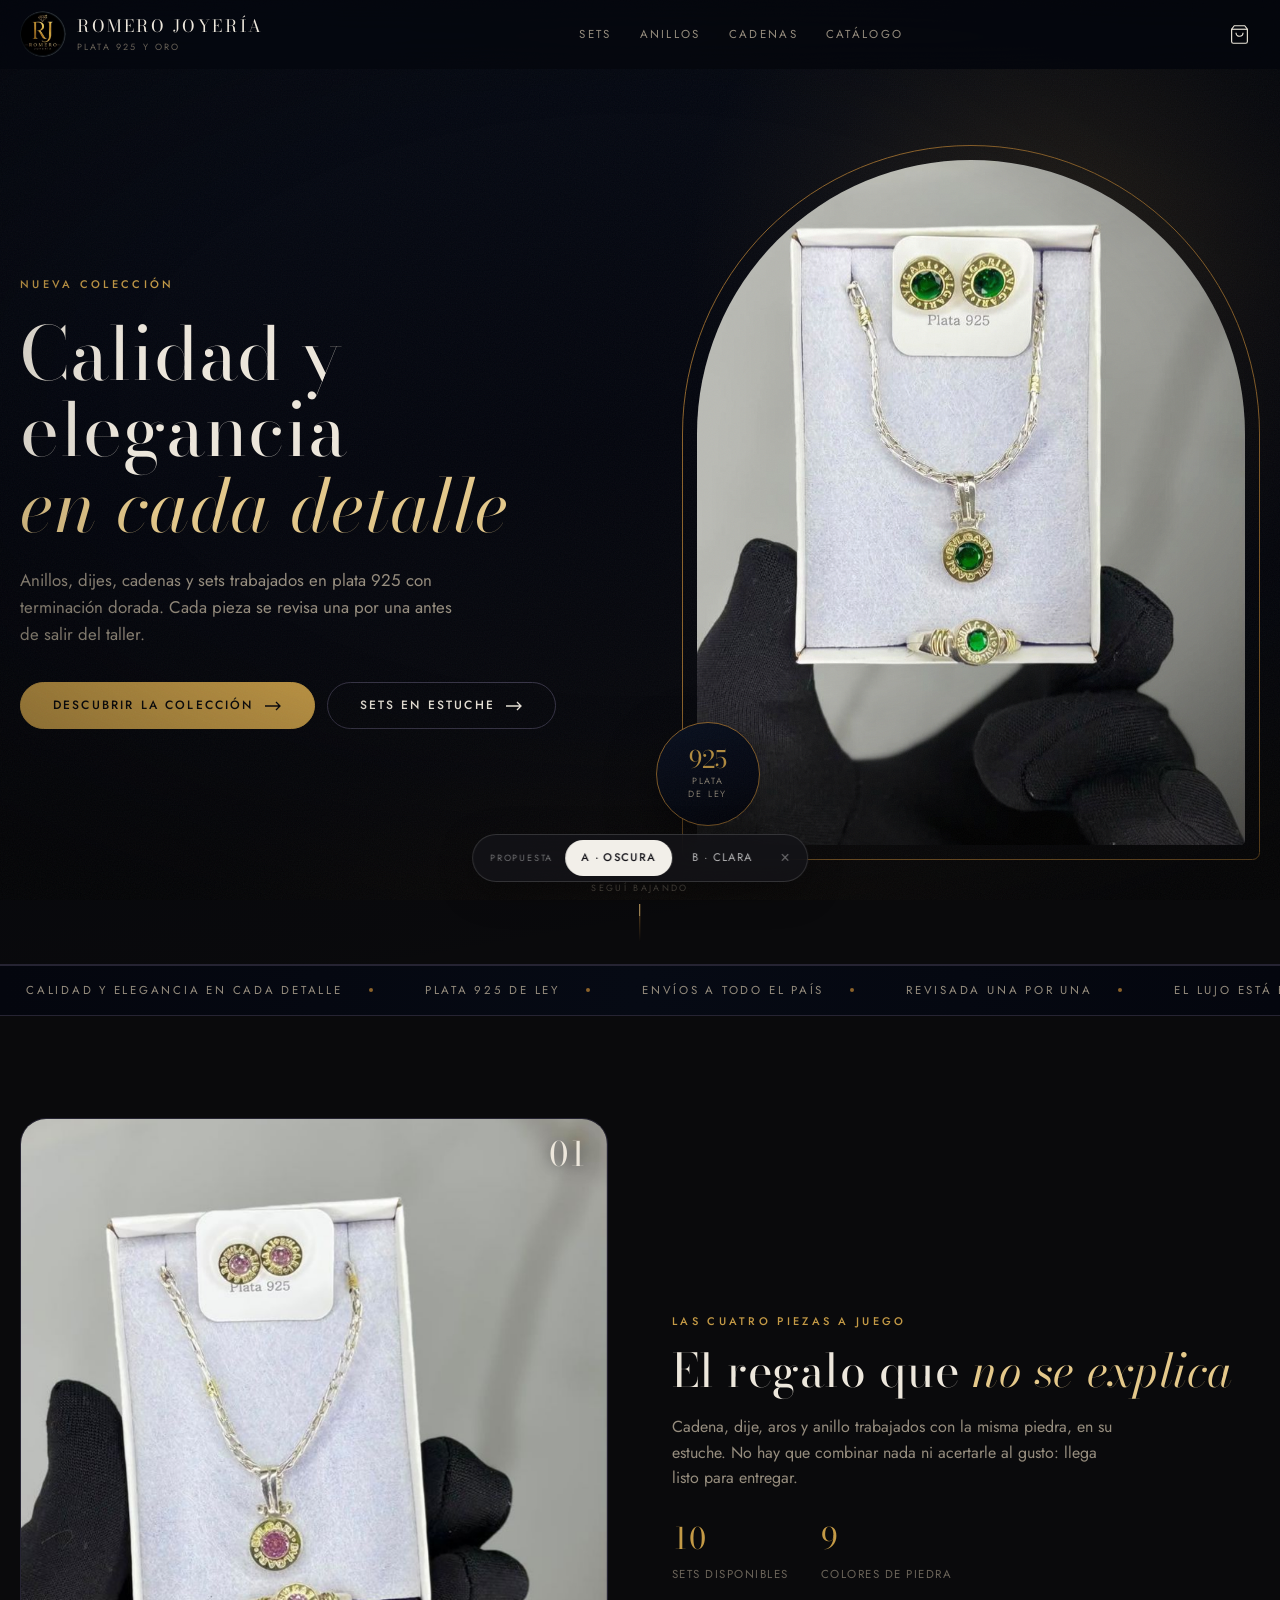
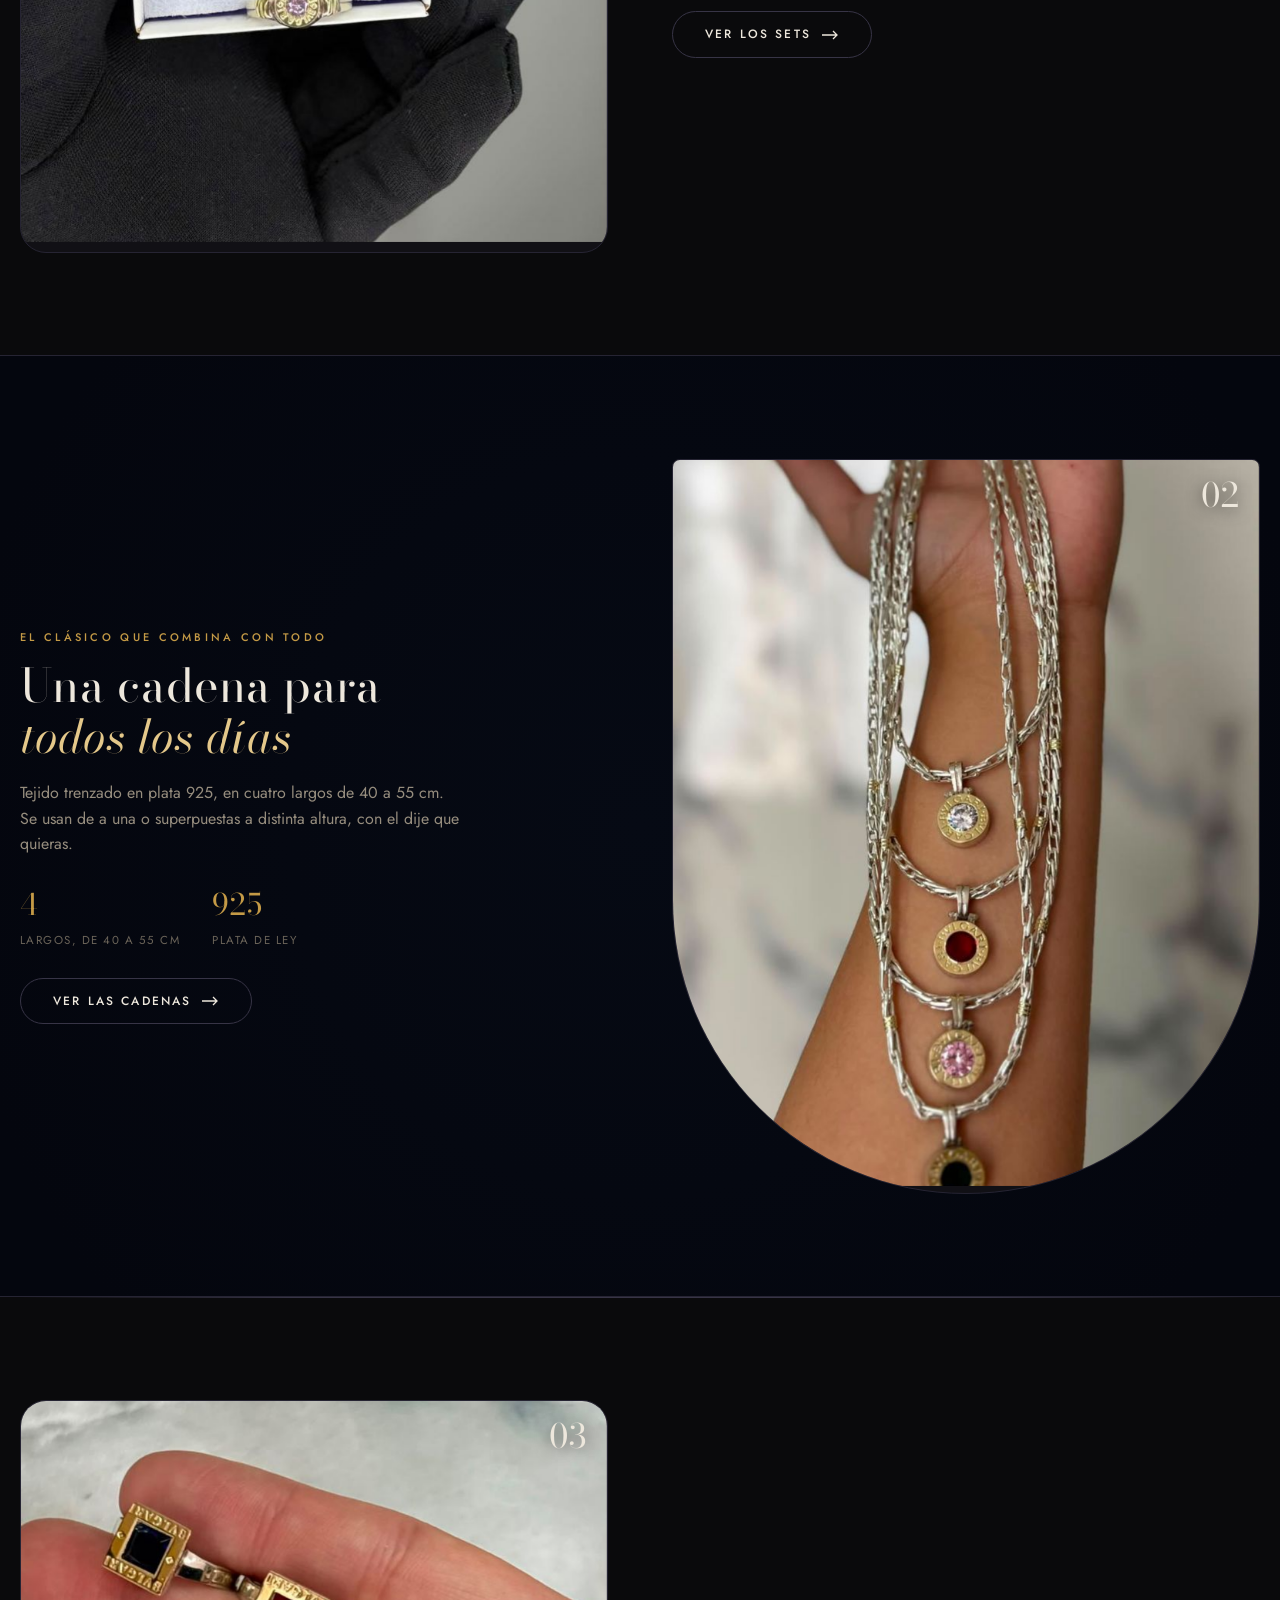
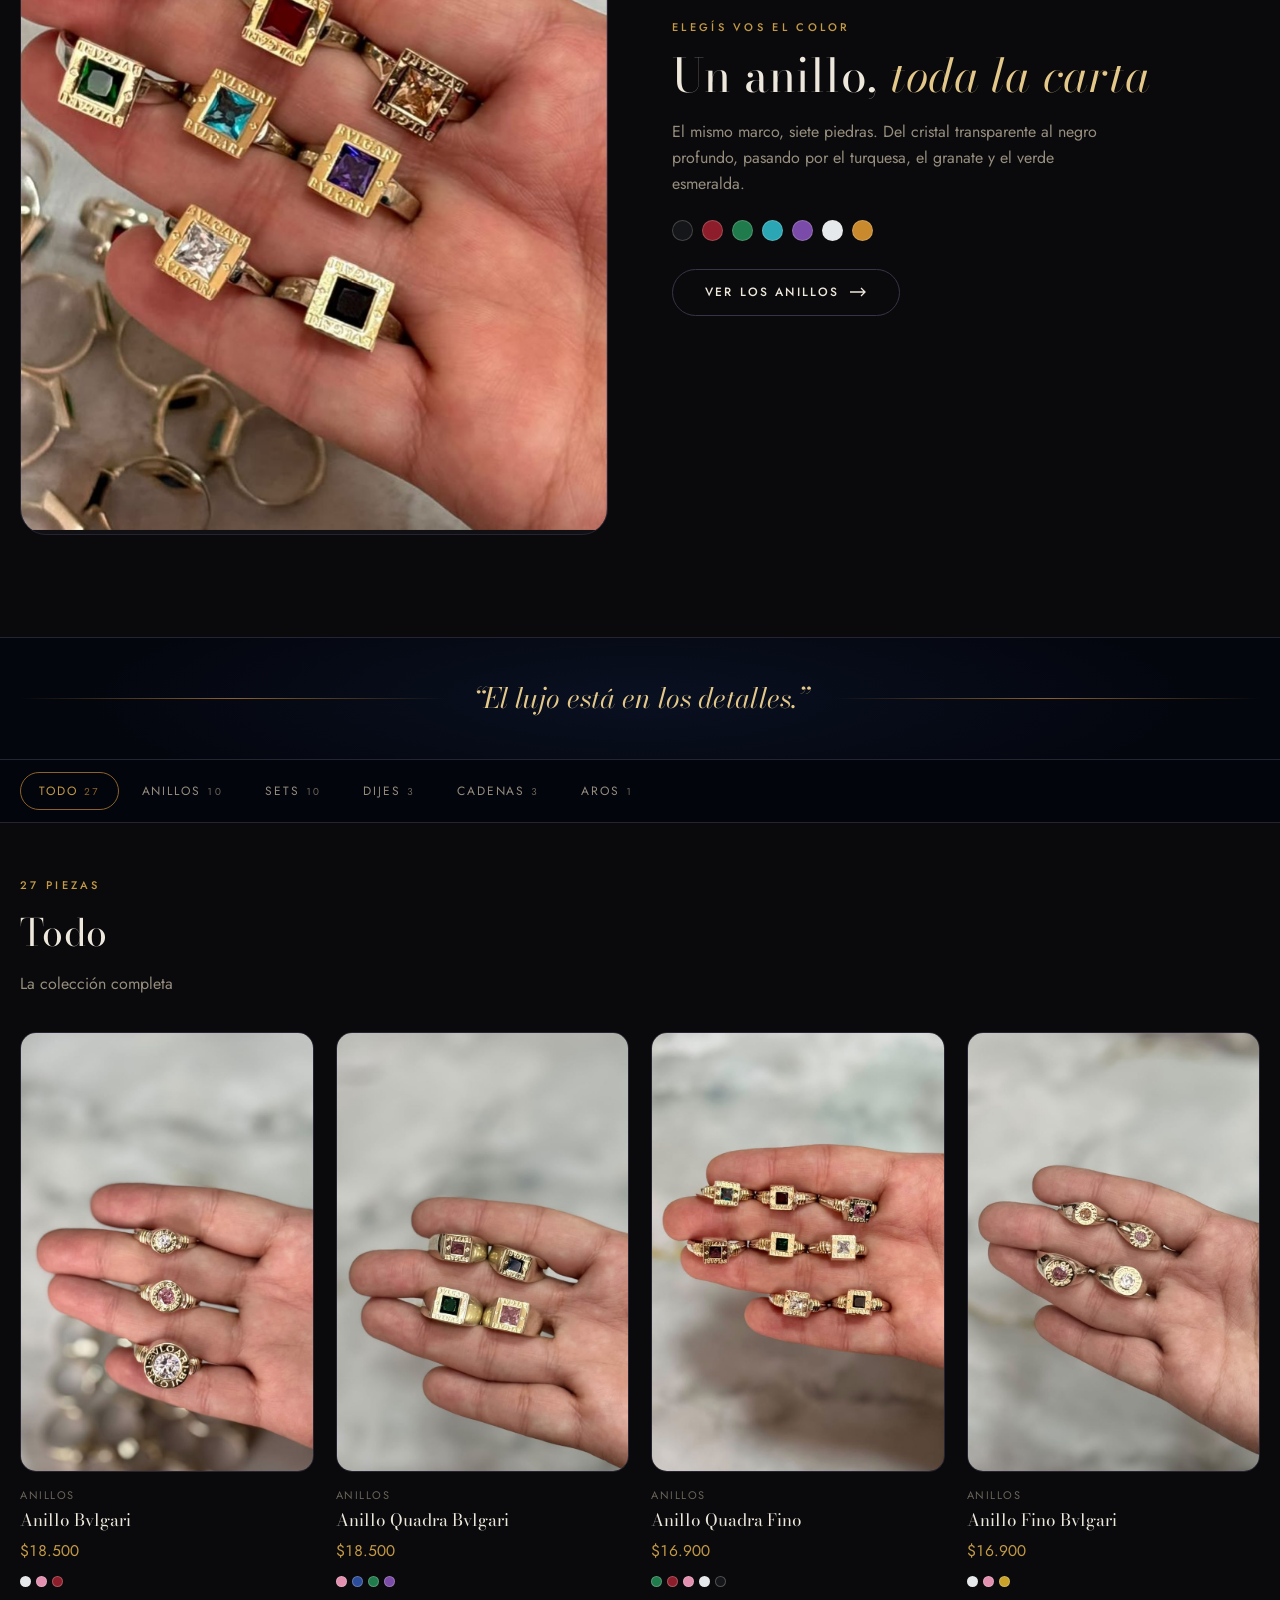
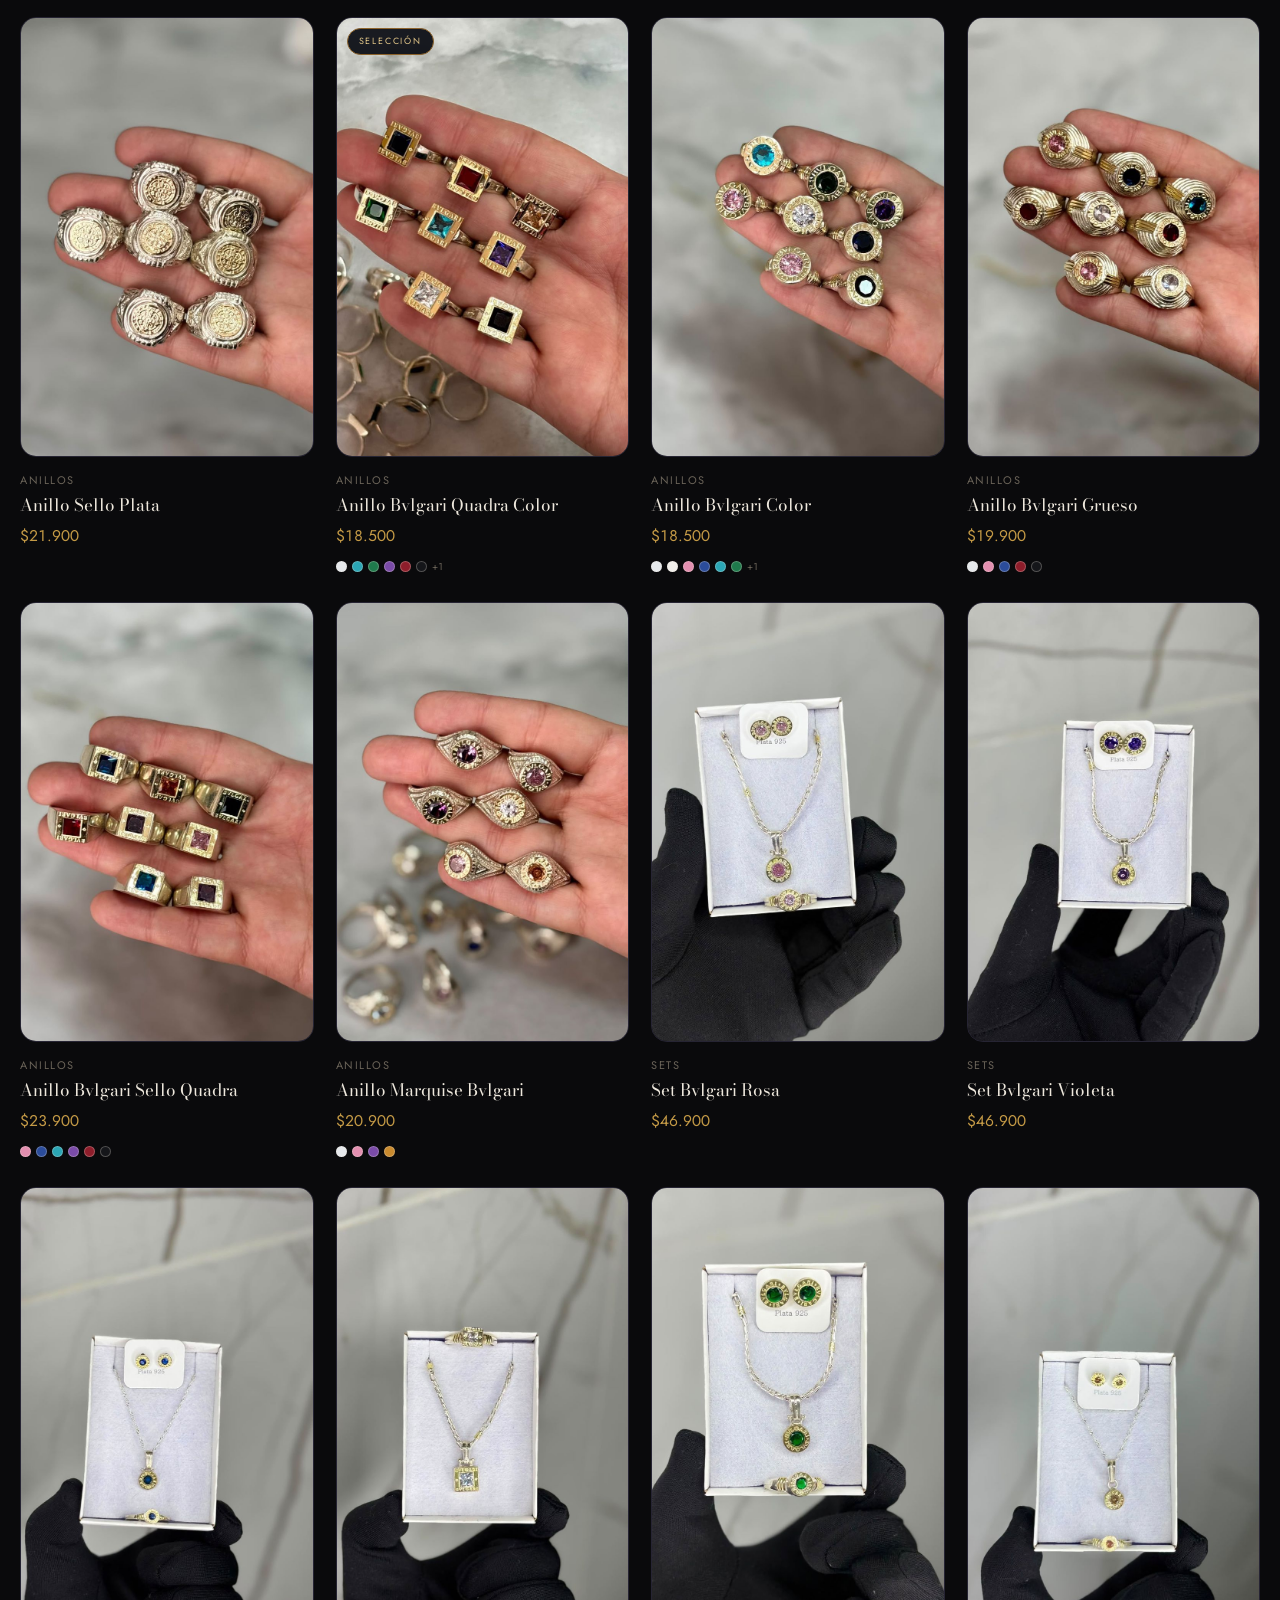
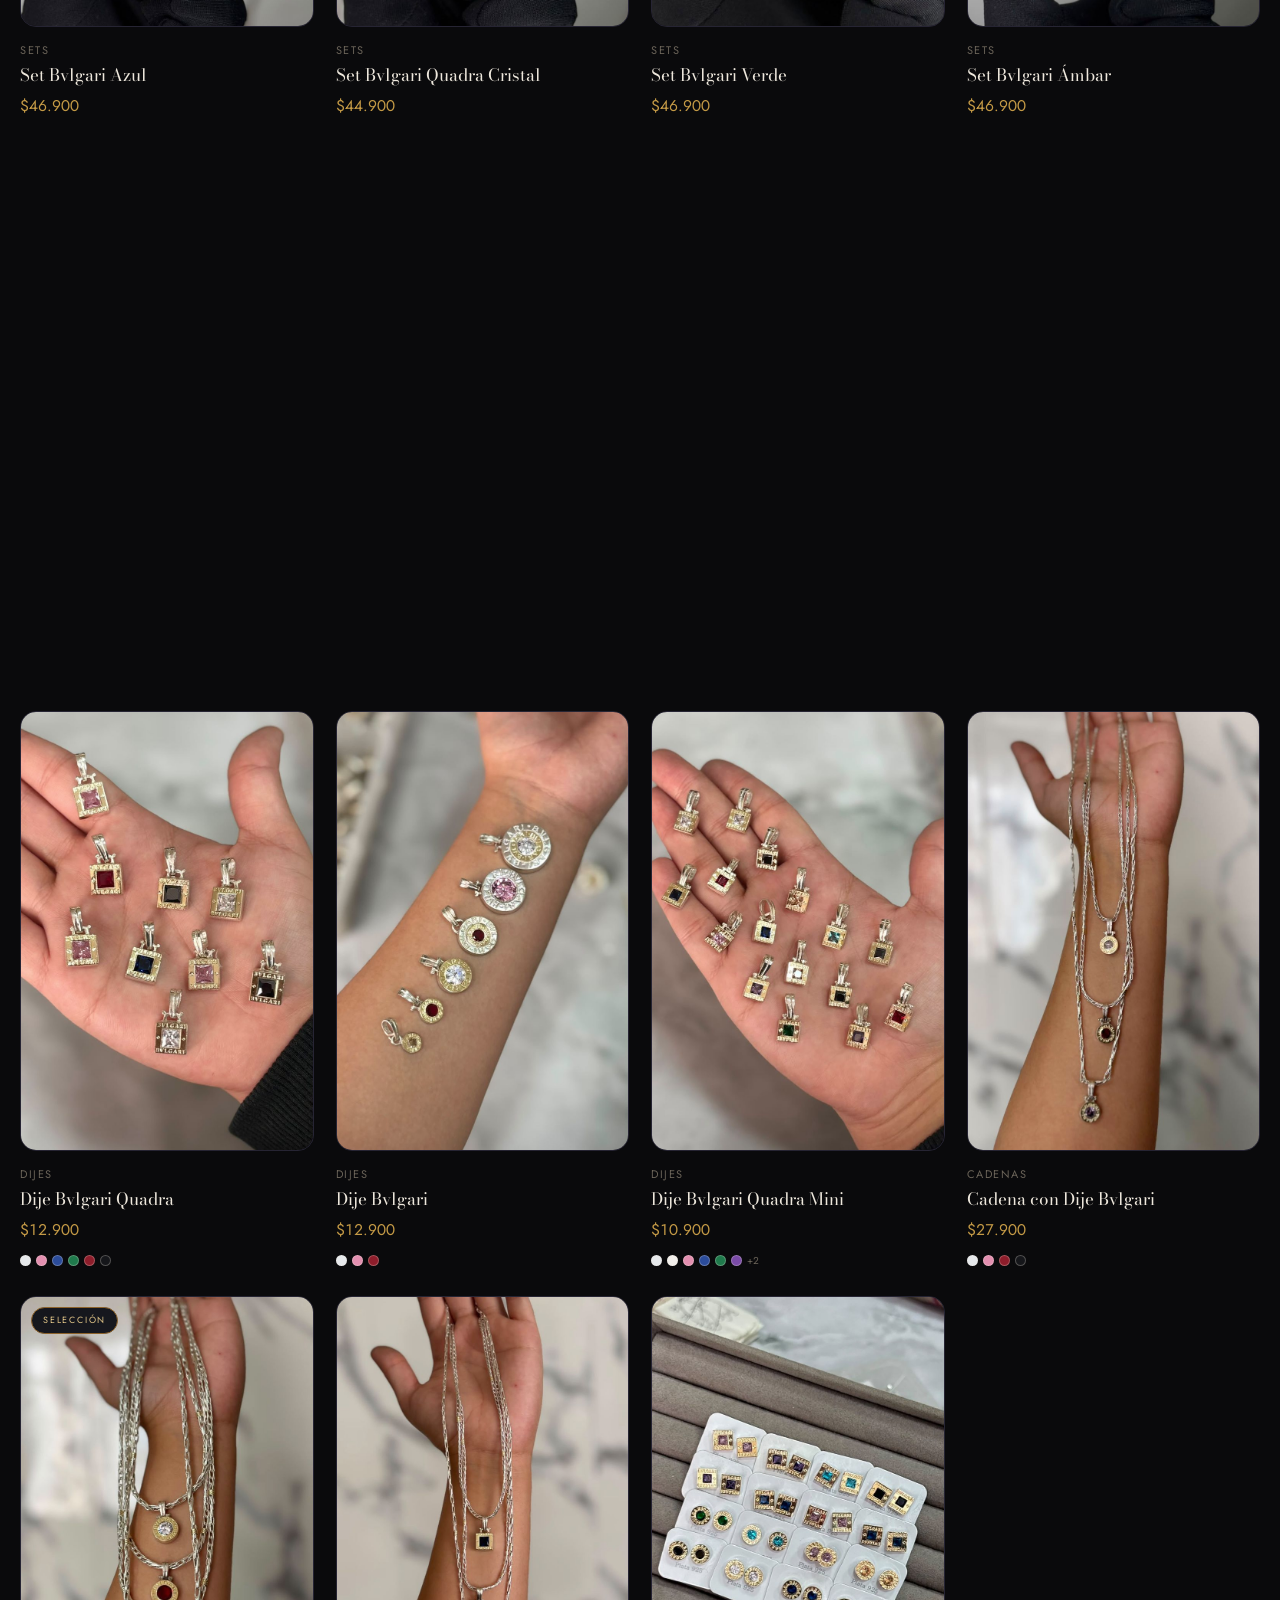
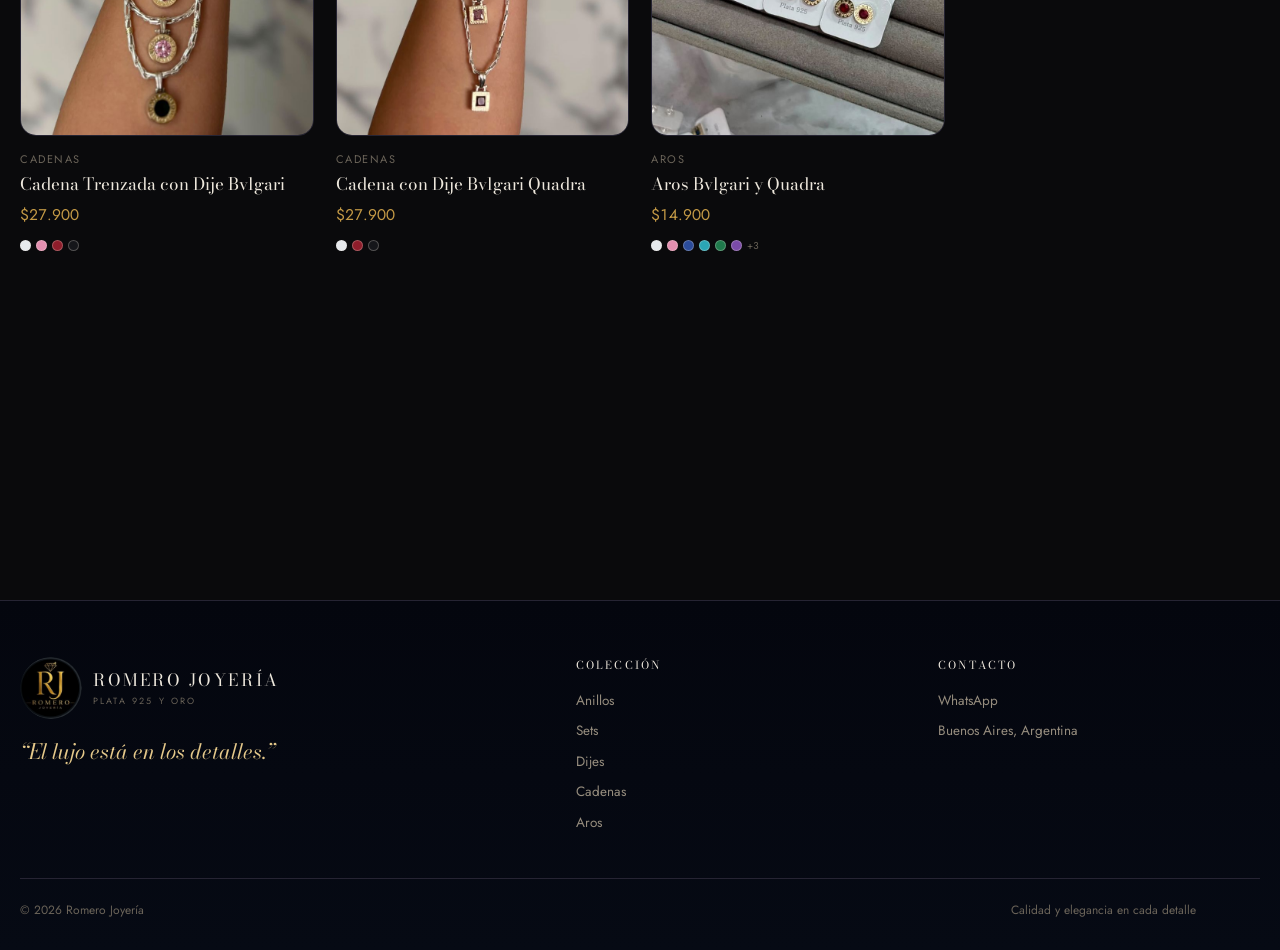
==== commit 0b663753: "Mencionar oro junto a plata en el tagline de marca Actualiza title, meta description, og:description" ====
--- a/index.html
+++ b/index.html
@@ -3,12 +3,12 @@
 <head>
 <meta charset="utf-8">
 <meta name="viewport" content="width=device-width, initial-scale=1, viewport-fit=cover">
-<title>Romero Joyería — Plata 925</title>
-<meta name="description" content="Romero Joyería. Anillos, dijes, cadenas, aros y sets en plata 925. Calidad y elegancia en cada detalle.">
+<title>Romero Joyería — Plata 925 y Oro</title>
+<meta name="description" content="Romero Joyería. Anillos, dijes, cadenas, aros y sets en plata 925 y oro. Calidad y elegancia en cada detalle.">
 <meta name="theme-color" content="#0B0B0C">
 
 <meta property="og:title" content="Romero Joyería">
-<meta property="og:description" content="Calidad y elegancia en cada detalle. Plata 925.">
+<meta property="og:description" content="Calidad y elegancia en cada detalle. Plata 925 y oro.">
 <meta property="og:type" content="website">
 <meta property="og:image" content="img/productos/set-01.jpg">
 
@@ -35,7 +35,7 @@
       <img class="brand__mark" src="img/logo.png" alt="" width="320" height="320">
       <span>
         <span class="brand__name">Romero Joyería</span>
-        <span class="brand__tag">Plata 925</span>
+        <span class="brand__tag">Plata 925 y Oro</span>
       </span>
     </a>
 
@@ -243,7 +243,7 @@
           <img class="brand__mark" src="img/logo.png" alt="Romero Joyería" width="320" height="320">
           <span>
             <span class="brand__name">Romero Joyería</span>
-            <span class="brand__tag">Plata 925</span>
+            <span class="brand__tag">Plata 925 y Oro</span>
           </span>
         </span>
         <p class="footer__quote">“El lujo está en los detalles.”</p>
--- a/css/oscura.css
+++ b/css/oscura.css
@@ -378,7 +378,7 @@
   width: 100%;
   height: 112%;
   object-fit: cover;
-  object-position: center 42%;
+  object-position: center 38%;
   will-change: transform;
 }
 
@@ -602,6 +602,8 @@
   width: 100%;
   height: 114%;
   object-fit: cover;
+  /* La pieza está en la mitad superior de casi todas las tomas. */
+  object-position: center 38%;
   will-change: transform;
 }
 
@@ -820,7 +822,9 @@
 
 .card__media {
   position: relative;
-  aspect-ratio: 3 / 4;
+  /* 2:3 en lugar de 3:4: recorta la mitad que el encuadre anterior
+     sobre fotos verticales, sin volver las tarjetas demasiado altas. */
+  aspect-ratio: 2 / 3;
   overflow: hidden;
   background: var(--ink-2);
   border: 1px solid var(--line);
@@ -1004,41 +1008,124 @@
 .totop.show { opacity: 1; transform: none; }
 .totop:hover { background: var(--gold); color: var(--ink); }
 
+
 /* ============================================================
-   PANEL LATERAL (carrito, ficha, checkout)
+   VENTANA CENTRADA
+   La ficha y el carrito se abren en el centro de la pantalla.
+   El alto está acotado a 88vh y el que hace scroll es el cuerpo,
+   nunca la página de atrás.
    ============================================================ */
 
-.scrim {
+.modal-wrap {
   position: fixed;
   inset: 0;
-  background: rgba(0,0,0,.7);
-  backdrop-filter: blur(3px);
-  z-index: 90;
+  z-index: 100;
+  /* El fondo oscurecido vive acá y no en una capa aparte: así el
+     clic en el vacío llega al mismo elemento que lo pinta. */
+  background: rgba(0,0,0,.72);
   opacity: 0;
-  animation: fade .3s var(--ease) forwards;
-}
+  animation: fade .42s ease forwards;
+  display: grid;
+  place-items: center;
+  padding: 24px;
+  padding-top: calc(24px + env(safe-area-inset-top, 0px));
+  padding-bottom: calc(24px + env(safe-area-inset-bottom, 0px));
+  overflow: auto;
+}
+
+.modal {
+  position: relative;
+  width: min(460px, 100%);
+  max-height: 88vh;
+  background: linear-gradient(200deg, var(--navy-2), var(--navy) 60%);
+  border: 1px solid var(--line);
+  border-radius: var(--r-lg);
+  box-shadow: 0 30px 80px rgba(0,0,0,.6);
+  display: flex;
+  flex-direction: column;
+  overflow: hidden;
+  opacity: 0;
+  transform: translateY(14px) scale(.985);
+  animation: modal-in .42s cubic-bezier(.16,1,.3,1) forwards;
+}
+
+/* Ancho ajustado a lo que ocupan la foto vertical y su ficha: con
+   940 px sobraba un vacío a la derecha del texto. */
+.modal--wide { width: min(860px, 100%); }
 
 @keyframes fade { to { opacity: 1; } }
 
-.panel {
-  position: fixed;
+@keyframes modal-in {
+  to { opacity: 1; transform: none; }
+}
+
+/* --- Ficha de producto en dos columnas --- */
+
+.detail {
+  display: grid;
+  grid-template-columns: auto minmax(0, 1fr);
+  gap: 30px;
+  align-items: start;
+}
+
+.detail__media {
+  position: sticky;
   top: 0;
-  right: 0;
-  bottom: 0;
-  width: min(440px, 100%);
-  background: linear-gradient(200deg, var(--navy-2), var(--navy) 60%);
-  border-left: 1px solid var(--line);
-  border-radius: var(--r-lg) 0 0 var(--r-lg);
+  border-radius: 3px;
   overflow: hidden;
-  z-index: 100;
-  display: flex;
-  flex-direction: column;
-  transform: translateX(100%);
-  animation: slide .4s var(--ease-out) forwards;
-  padding-bottom: env(safe-area-inset-bottom, 0px);
-}
-
-@keyframes slide { to { transform: translateX(0); } }
+  background: var(--ink-2);
+}
+
+/* Las 27 fotos son verticales 760x1351. El recuadro toma esa misma
+   proporción y la altura manda: así la pieza entra entera. Un
+   recuadro apaisado obligaba a recortar y cortaba el producto. */
+.detail__media {
+  height: min(54vh, 440px);
+  aspect-ratio: 760 / 1351;
+  width: auto;
+  max-width: 100%;
+  margin-inline: auto;
+}
+
+/* contain y no cover: si algún día se sube una foto con otra
+   proporción, entra completa en lugar de recortarse. */
+.detail__media img {
+  width: 100%;
+  height: 100%;
+  object-fit: contain;
+  object-position: center;
+  display: block;
+}
+
+.detail__info { min-width: 0; }
+
+.detail__cat {
+  font-size: .625rem;
+  letter-spacing: .2em;
+  text-transform: uppercase;
+  margin: 0 0 8px;
+  color: var(--gold);
+}
+
+.modal--wide .panel__foot { display: flex; justify-content: flex-end; }
+.modal--wide .panel__foot .btn { width: auto; min-width: 280px; }
+
+@media (max-width: 860px) {
+  .modal--wide { width: min(520px, 100%); }
+  .detail { grid-template-columns: 1fr; gap: 20px; }
+  .detail__media { position: static; height: 40vh; }
+  .modal--wide .panel__foot .btn { width: 100%; min-width: 0; }
+}
+
+@media (max-width: 600px) {
+  .modal-wrap { padding: 12px; }
+  .modal, .modal--wide { width: 100%; max-height: 92vh; }
+  .detail__media { height: 34vh; }
+}
+
+@media (prefers-reduced-motion: reduce) {
+  .modal { opacity: 1; transform: none; animation: none; }
+  }
 
 .panel__head {
   display: flex;
@@ -1076,7 +1163,7 @@
 .line:first-child { padding-top: 0; }
 
 .line__img {
-  aspect-ratio: 3 / 4;
+  aspect-ratio: 2 / 3;
   object-fit: cover;
   border: 1px solid var(--line);
   border-radius: var(--r-xs);
@@ -1185,15 +1272,6 @@
 .totals__row span:last-child { font-variant-numeric: tabular-nums; }
 
 .note { font-size: .72rem; color: var(--muted-2); line-height: 1.5; margin-block: 12px 0; }
-
-.detail__img {
-  width: 100%;
-  aspect-ratio: 3 / 4;
-  object-fit: cover;
-  border: 1px solid var(--line);
-  border-radius: var(--r-md);
-  margin-bottom: 20px;
-}
 
 .detail__name {
   font-family: "Bodoni Moda", Georgia, serif;
@@ -1490,5 +1568,37 @@
 
   .js .reveal, .js .hero__el, .js .card { opacity: 1 !important; transform: none !important; }
   .ticker__track { animation: none; }
-  .scrim, .panel { opacity: 1; transform: none; }
-}
+  .modal-wrap, .modal { opacity: 1; transform: none; }
+}
+
+/* ---------- Stock ---------- */
+
+.card--out .card__shot img,
+.card--out .card__media img { opacity: .42; }
+
+.card__flag--out,
+.card__tag--out {
+  border-color: var(--muted-2);
+  color: var(--muted);
+}
+
+.stock {
+  font-size: .78rem;
+  margin: 0 0 var(--s2, 14px);
+  display: flex;
+  align-items: center;
+  gap: 8px;
+}
+
+.stock::before {
+  content: "";
+  width: 7px;
+  height: 7px;
+  border-radius: 50%;
+  background: currentColor;
+  flex-shrink: 0;
+}
+
+.stock--ok  { color: var(--ok); }
+.stock--low { color: var(--warn); }
+.stock--out { color: var(--err); }
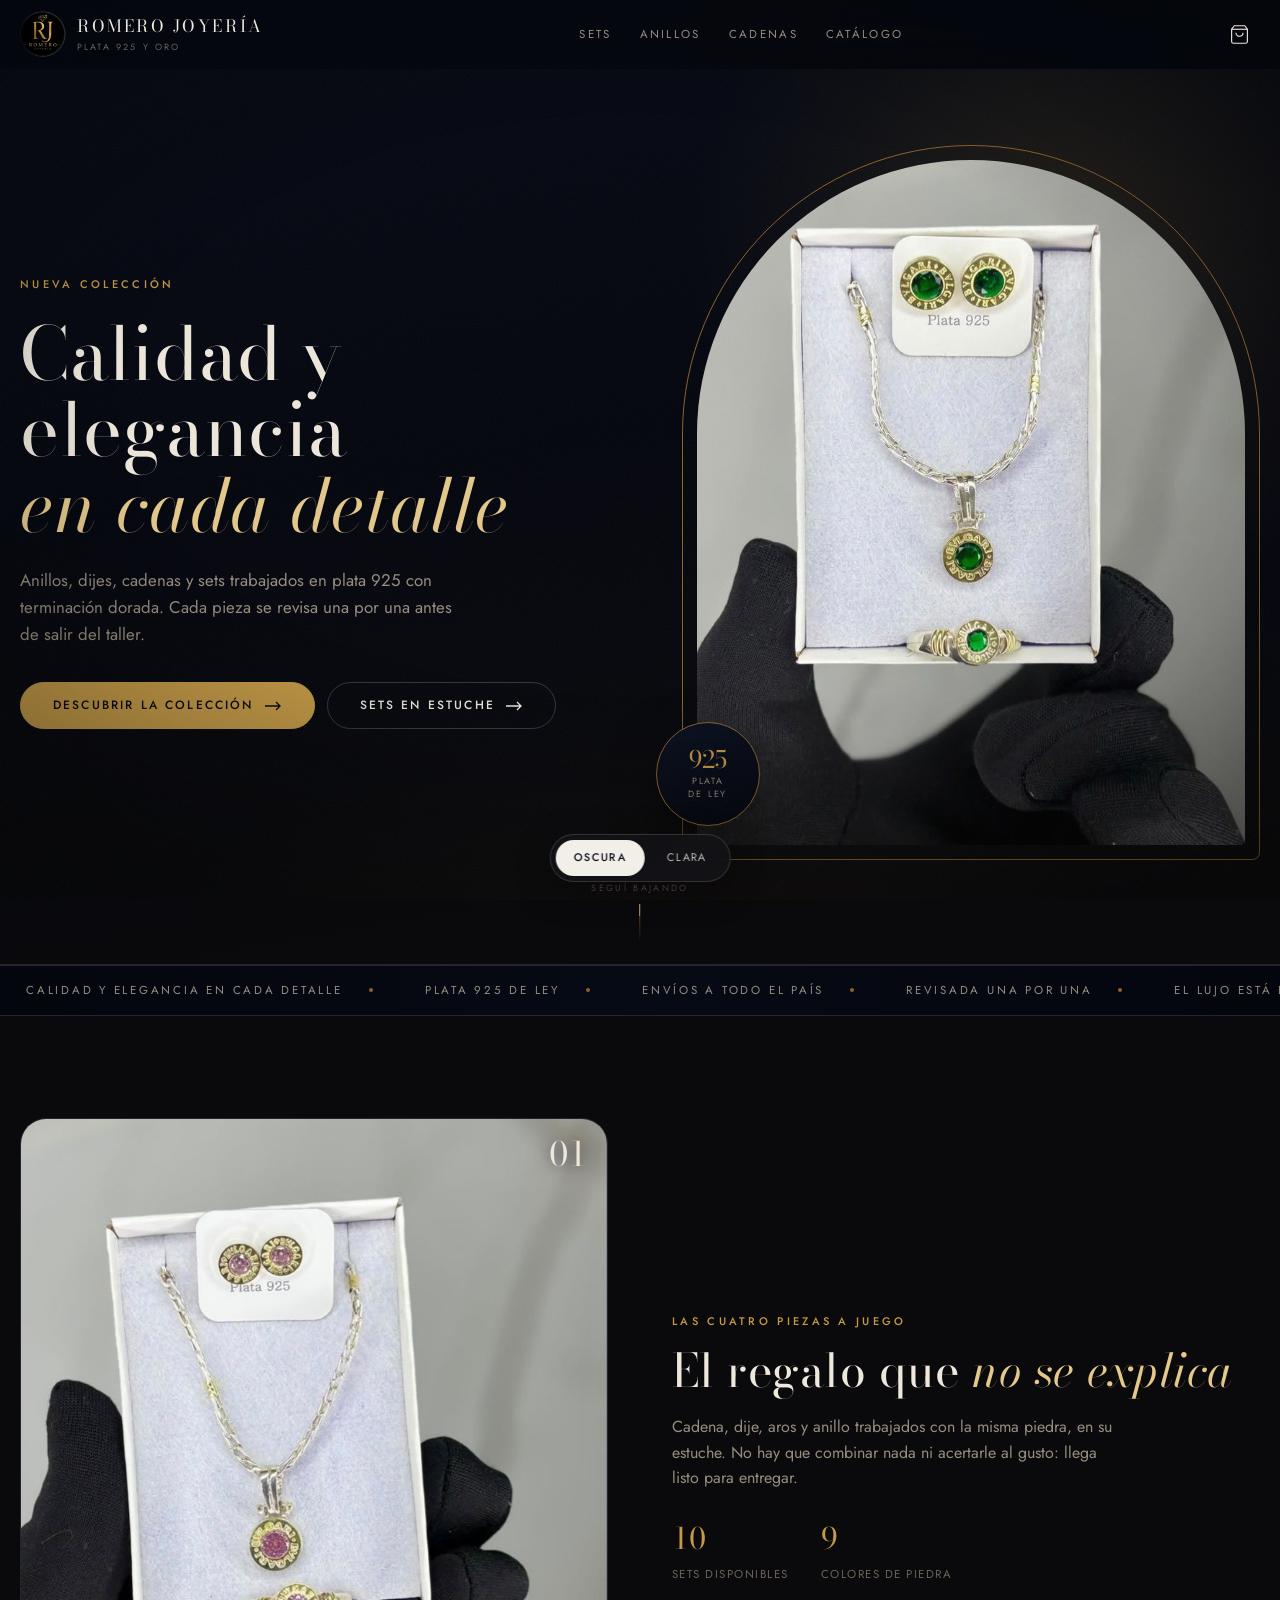
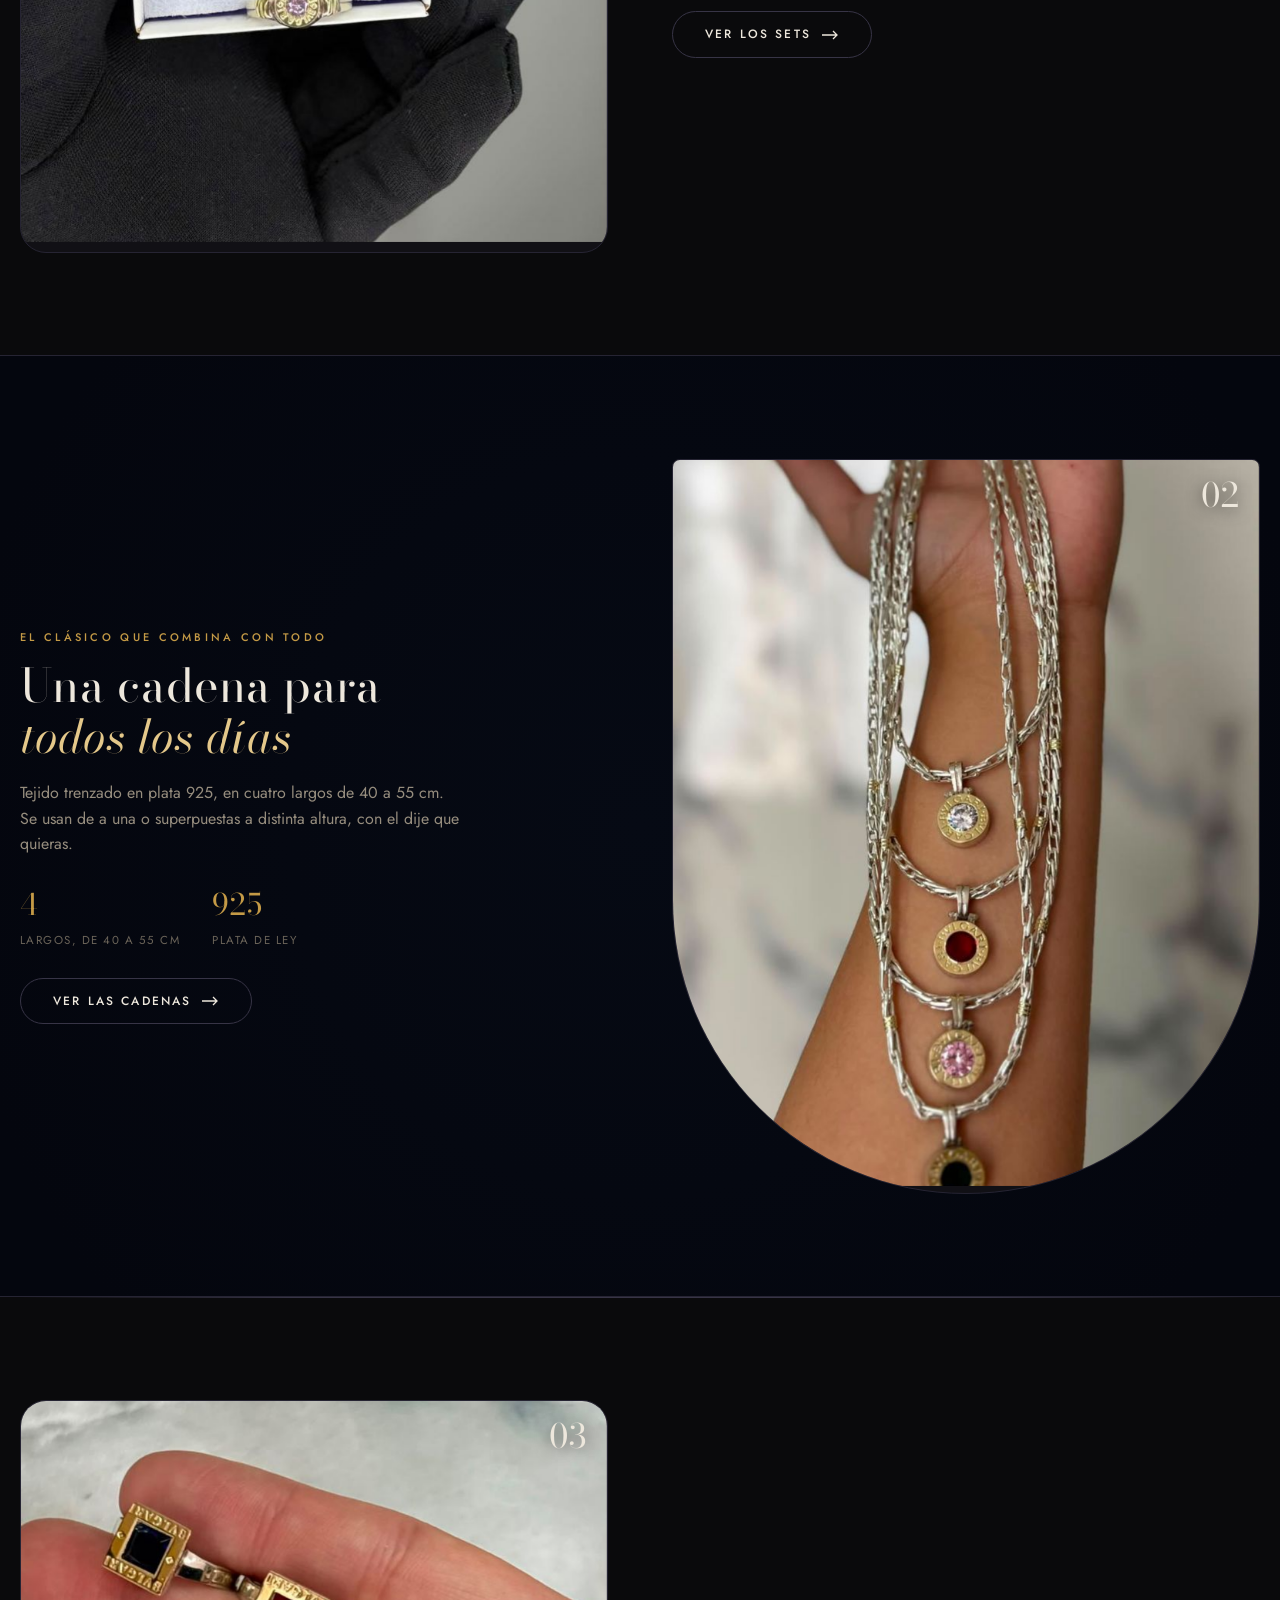
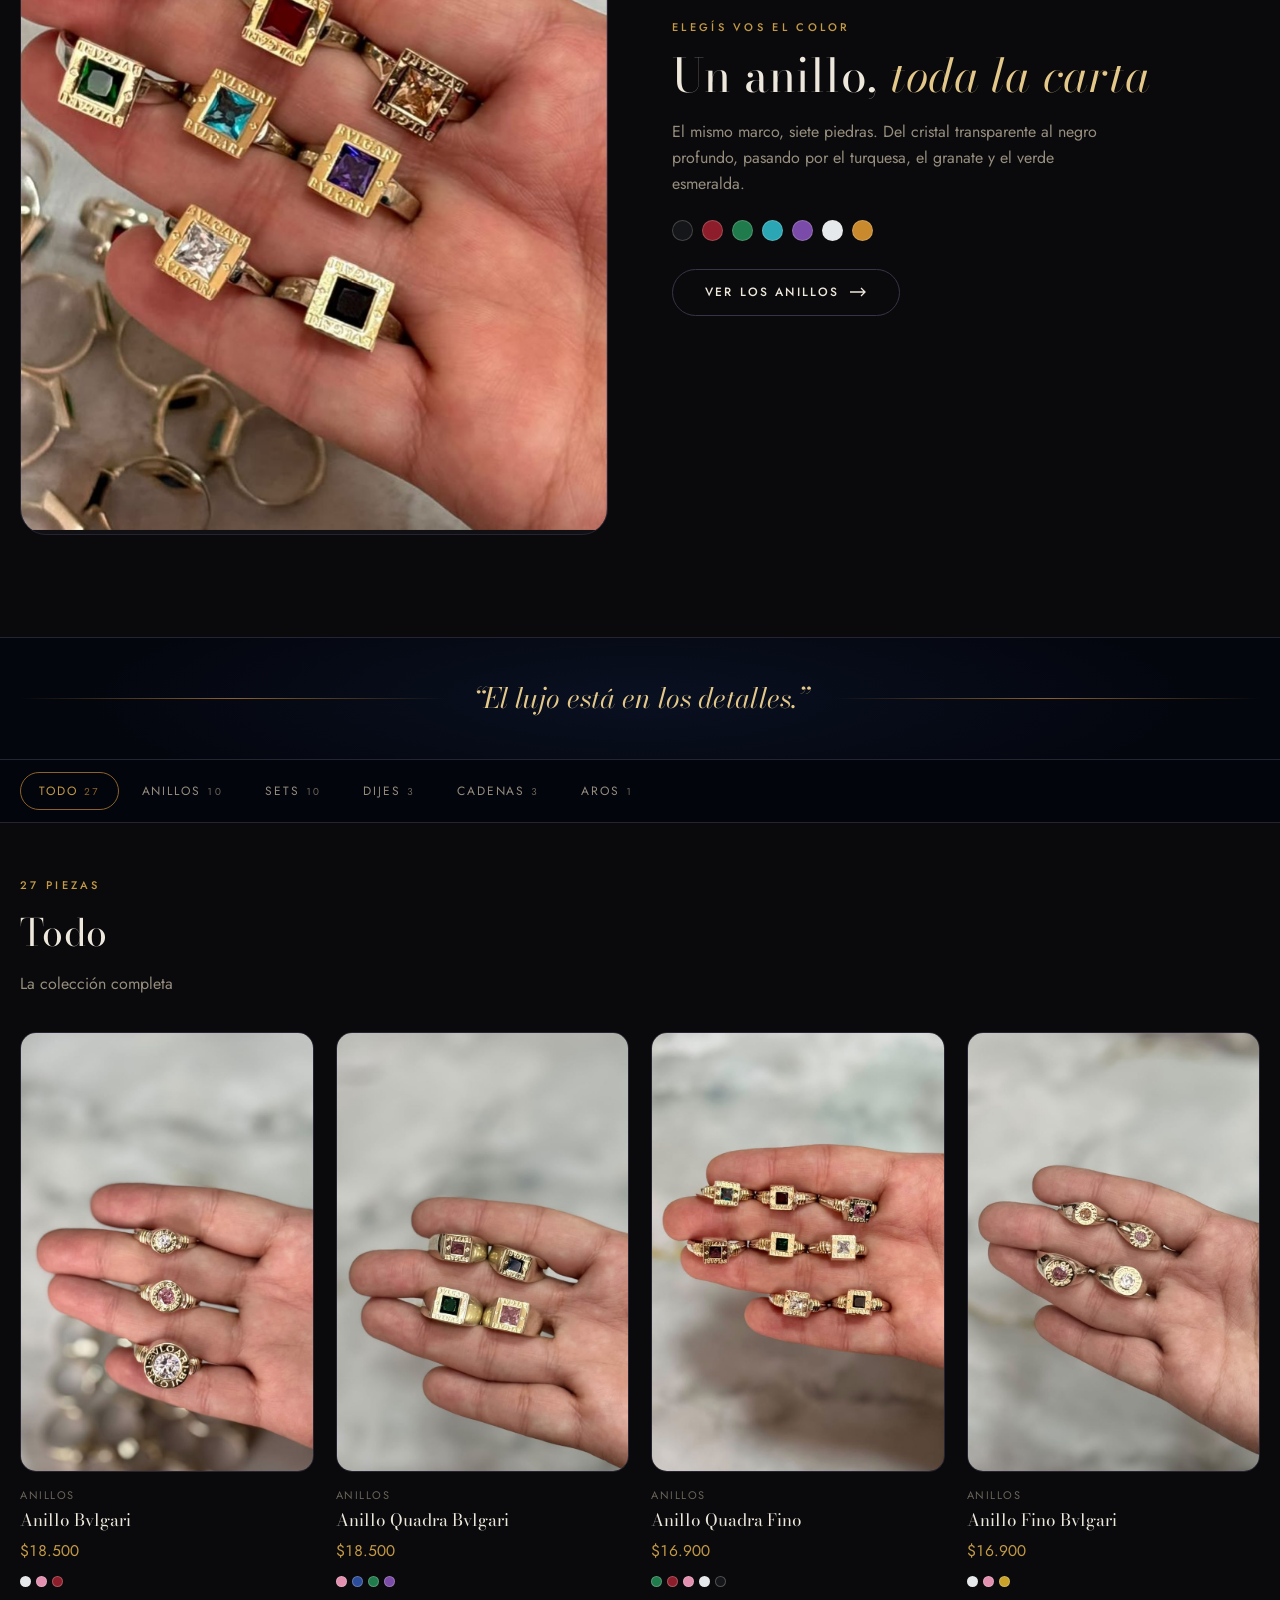
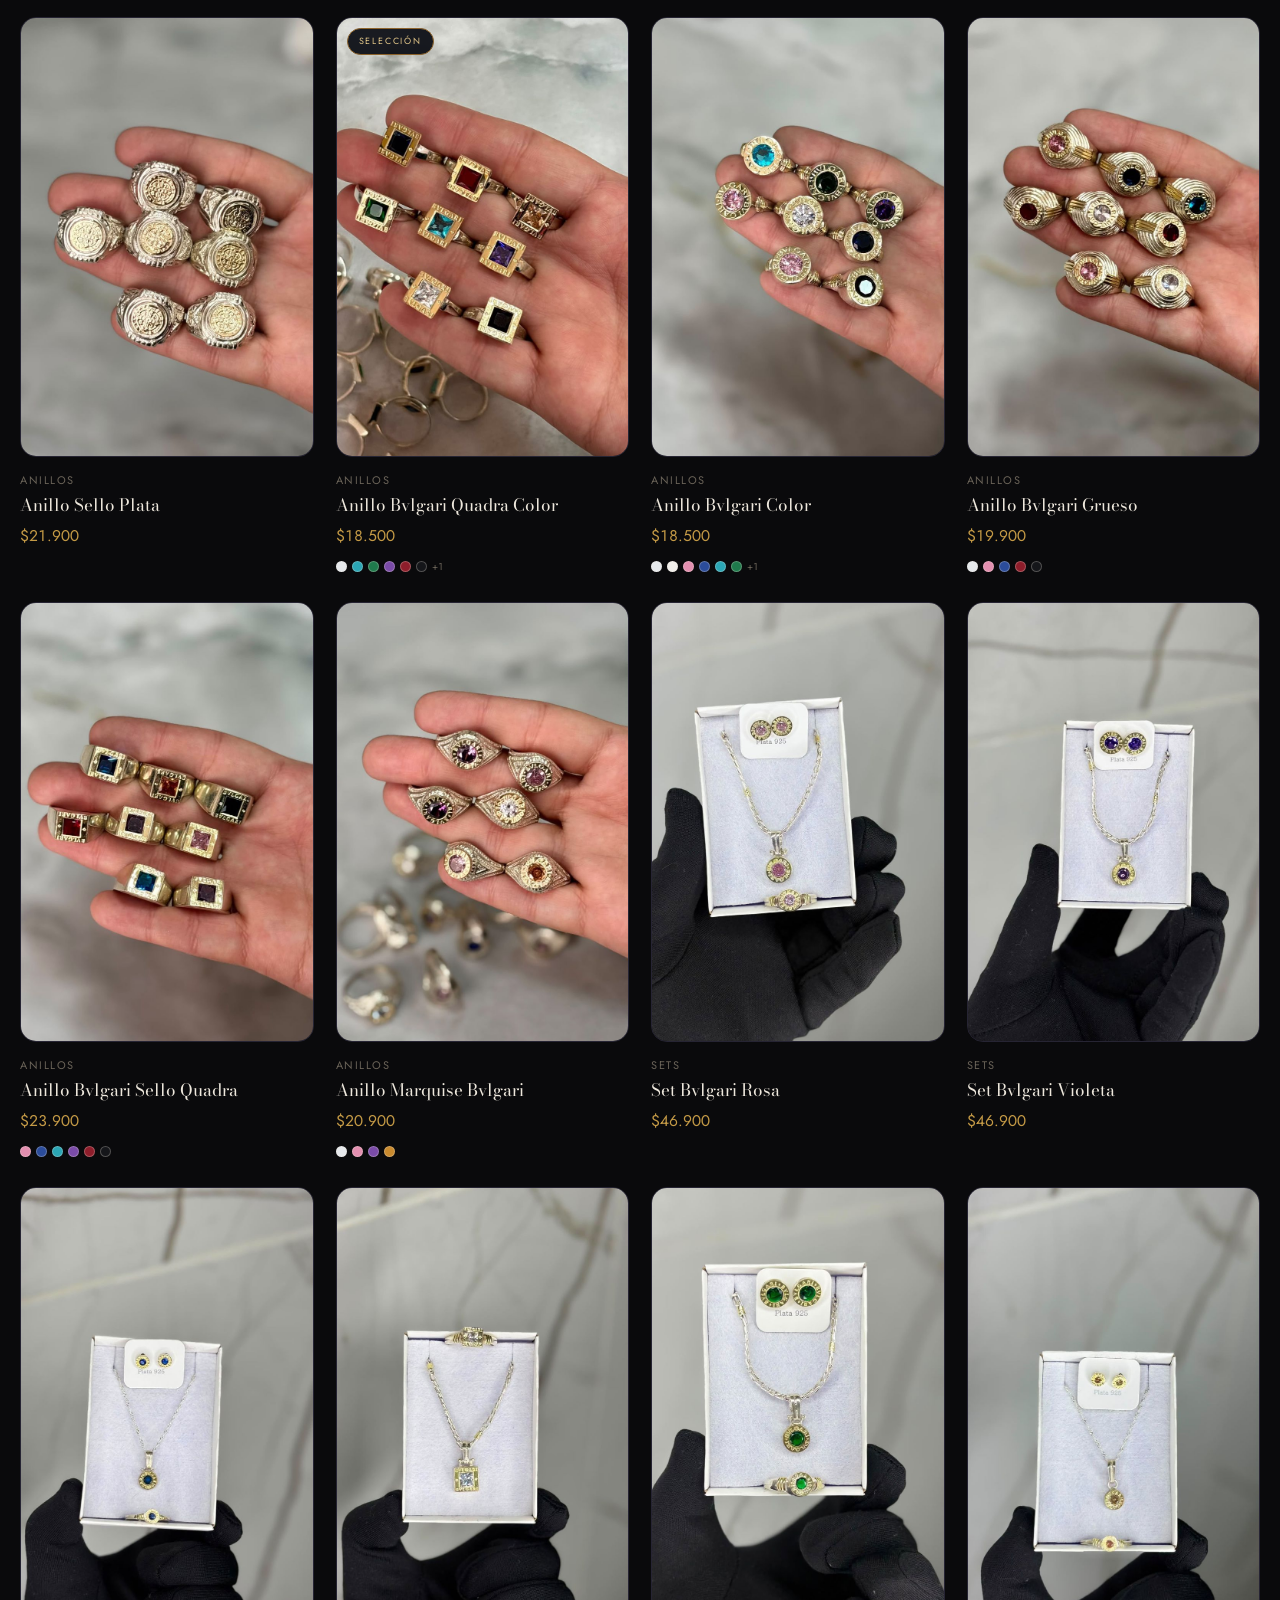
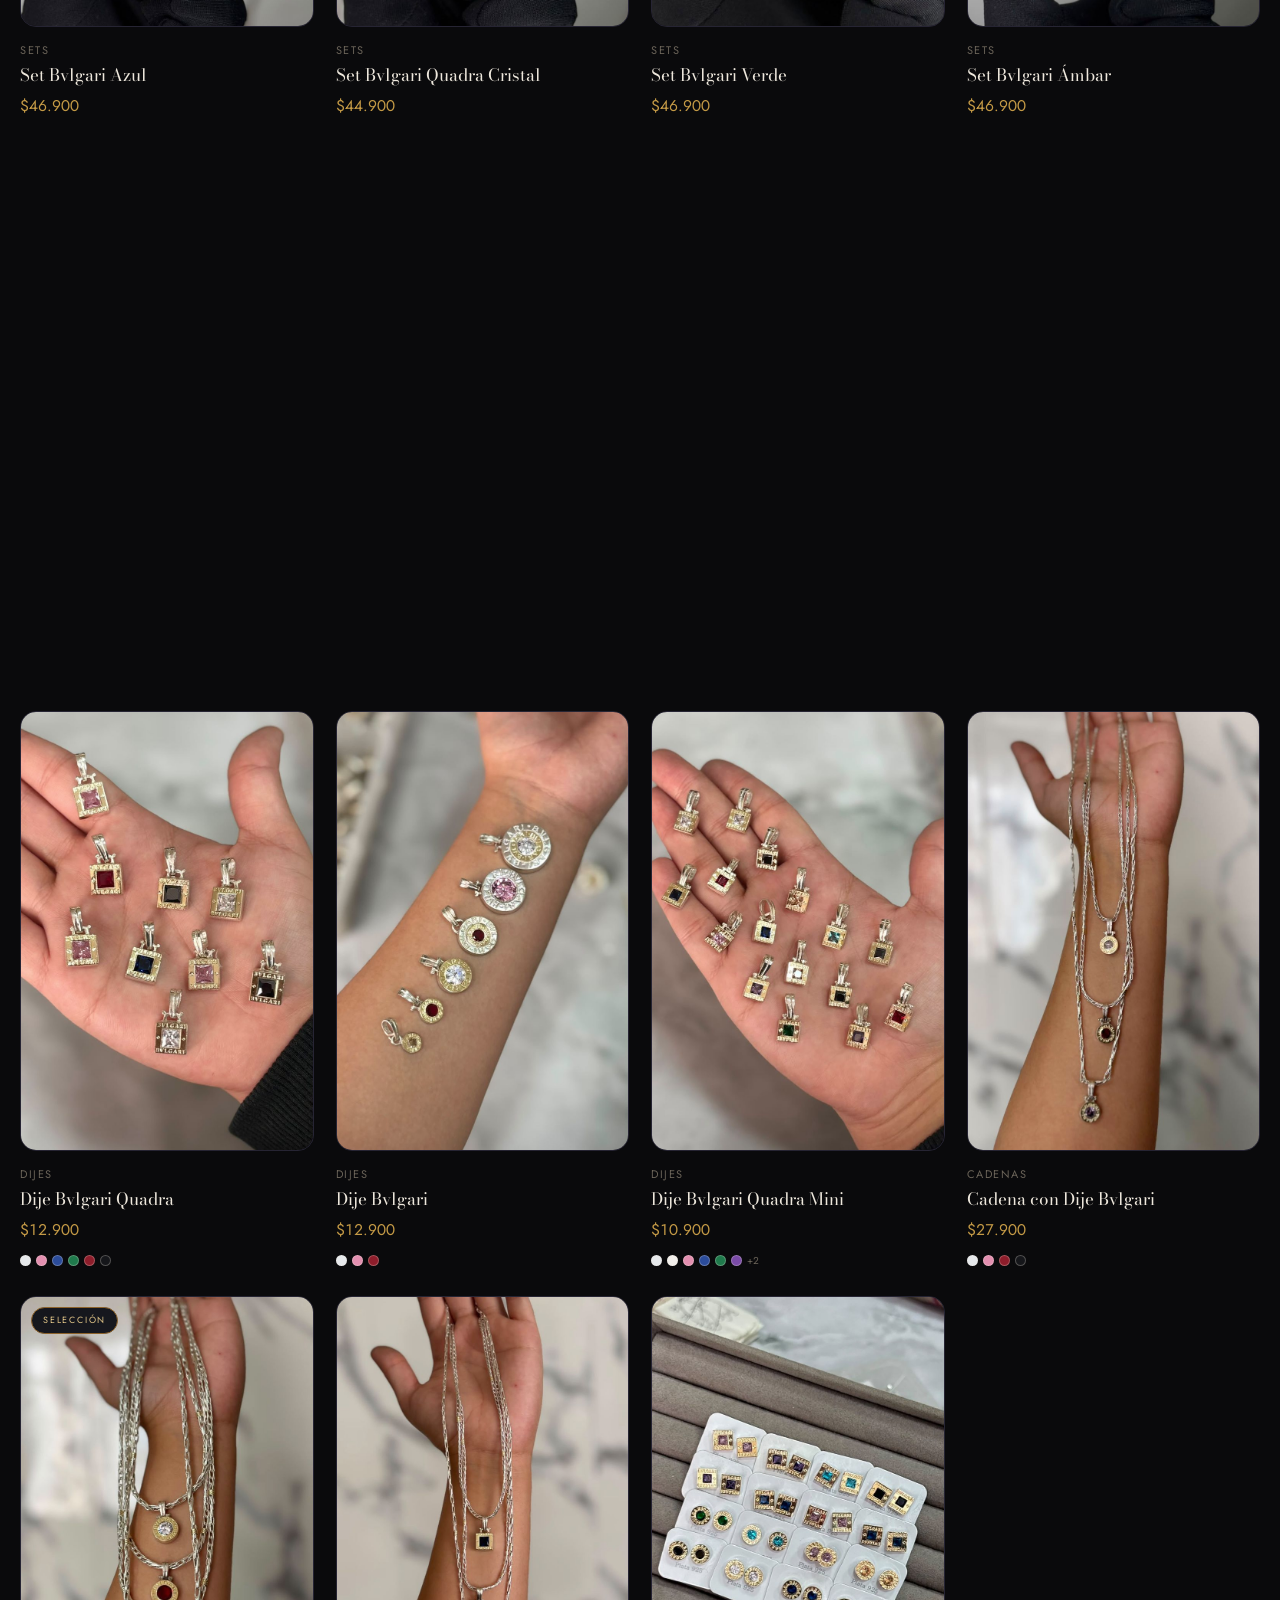
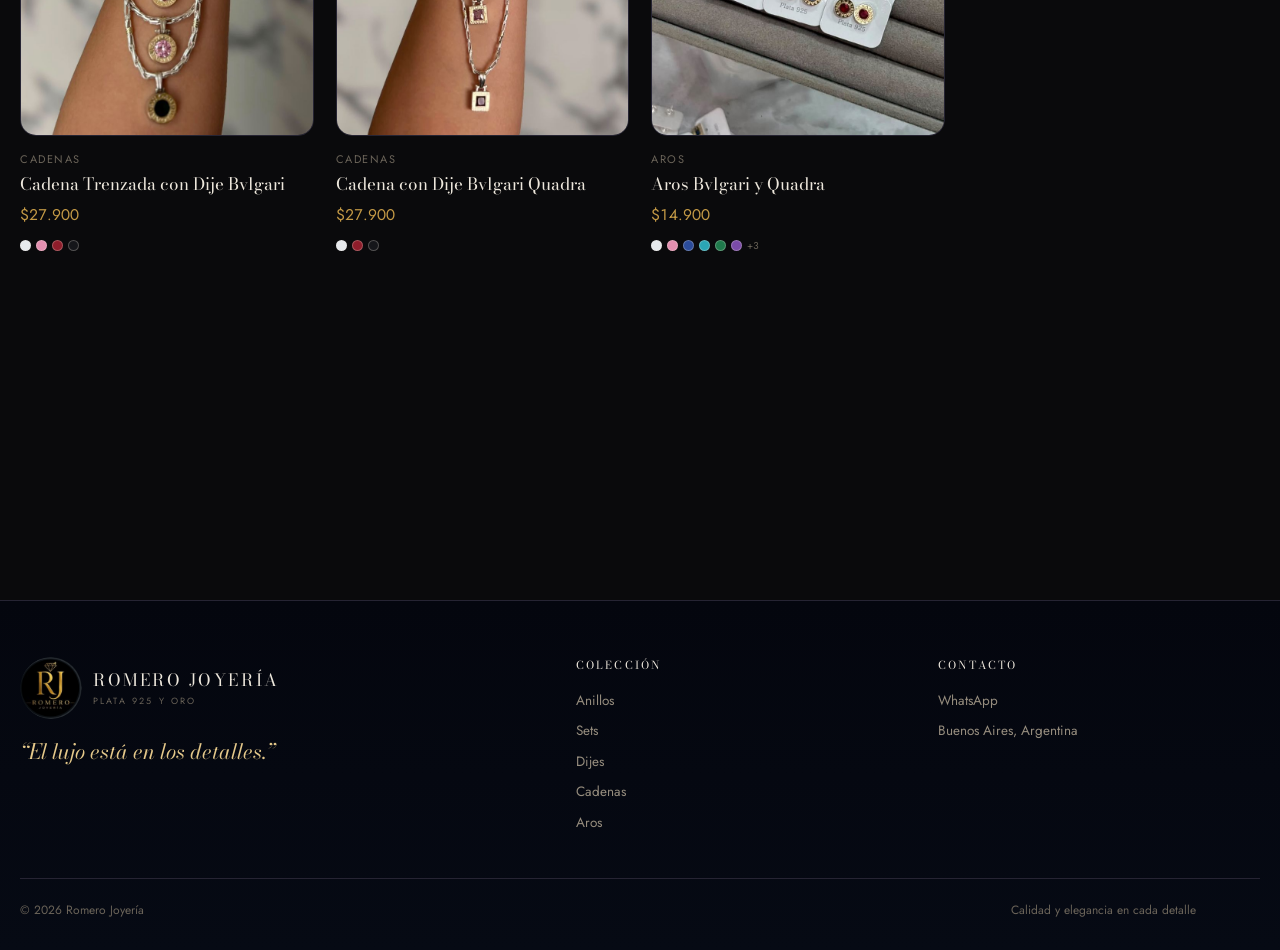
==== commit ad88de97: "Convertir el comparador de propuestas en selector de tema permanente El cliente decidió quedarse con" ====
--- a/index.html
+++ b/index.html
@@ -19,7 +19,7 @@
 <link rel="preconnect" href="https://fonts.gstatic.com" crossorigin>
 <link rel="stylesheet" href="https://fonts.googleapis.com/css2?family=Bodoni+Moda:ital,opsz,wght@0,6..96,400;0,6..96,500;0,6..96,600;1,6..96,400;1,6..96,500&family=Jost:wght@300;400;500&display=swap">
 <link rel="stylesheet" href="css/oscura.css">
-<link rel="stylesheet" href="css/comparador.css">
+<link rel="stylesheet" href="css/tema.css">
 </head>
 <body>
 
@@ -271,16 +271,9 @@
   <svg width="15" height="15" viewBox="0 0 24 24" fill="none" stroke="currentColor" stroke-width="1.6" aria-hidden="true"><path d="M12 19V5M5 12l7-7 7 7"/></svg>
 </button>
 
-<!-- ============================================================
-     Barra para comparar las dos propuestas durante la presentación.
-     No es parte del diseño: se quita junto con css/comparador.css
-     cuando el cliente elija una. Ver README.
-     ============================================================ -->
-<nav class="vs" id="vs" aria-label="Comparar propuestas">
-  <span class="vs__tag">Propuesta</span>
-  <a href="index.html" aria-current="page">A · Oscura</a>
-  <a href="clara.html">B · Clara</a>
-  <button class="vs__x" id="vsX" aria-label="Ocultar esta barra">&times;</button>
+<nav class="tema-switch" aria-label="Elegir versión de la tienda">
+  <a href="index.html" aria-current="page">Oscura</a>
+  <a href="clara.html">Clara</a>
 </nav>
 
 <div id="layer"></div>
--- a/css/tema.css
+++ b/css/tema.css
@@ -0,0 +1,54 @@
+/* ============================================================
+   SELECTOR DE VERSIÓN
+   ------------------------------------------------------------
+   Barra flotante para pasar de la versión oscura a la clara y
+   viceversa. Las dos son parte de la tienda: el visitante elige
+   con qué paleta prefiere navegar.
+   ============================================================ */
+
+.tema-switch {
+  position: fixed;
+  left: 50%;
+  bottom: calc(18px + env(safe-area-inset-bottom, 0px));
+  transform: translateX(-50%);
+  z-index: 80;
+  display: flex;
+  align-items: center;
+  gap: 4px;
+  padding: 5px;
+  border-radius: 999px;
+  background: rgba(20, 20, 24, .84);
+  border: 1px solid rgba(255, 255, 255, .14);
+  backdrop-filter: blur(14px);
+  -webkit-backdrop-filter: blur(14px);
+  box-shadow: 0 10px 34px rgba(0, 0, 0, .34);
+  font-family: "Jost", "Helvetica Neue", Arial, sans-serif;
+  max-width: calc(100vw - 32px);
+}
+
+.tema-switch a {
+  font-size: .6875rem;
+  letter-spacing: .12em;
+  text-transform: uppercase;
+  color: rgba(255, 255, 255, .72);
+  padding: 9px 18px;
+  border-radius: 999px;
+  white-space: nowrap;
+  transition: background .25s ease, color .25s ease;
+}
+
+.tema-switch a:hover { color: #fff; background: rgba(255, 255, 255, .1); }
+
+.tema-switch a[aria-current="page"] {
+  background: #F2EFE9;
+  color: #15141A;
+  font-weight: 500;
+}
+
+@media (max-width: 520px) {
+  .tema-switch a { padding: 9px 14px; font-size: .625rem; }
+}
+
+@media (prefers-reduced-motion: reduce) {
+  .tema-switch a { transition: none; }
+}
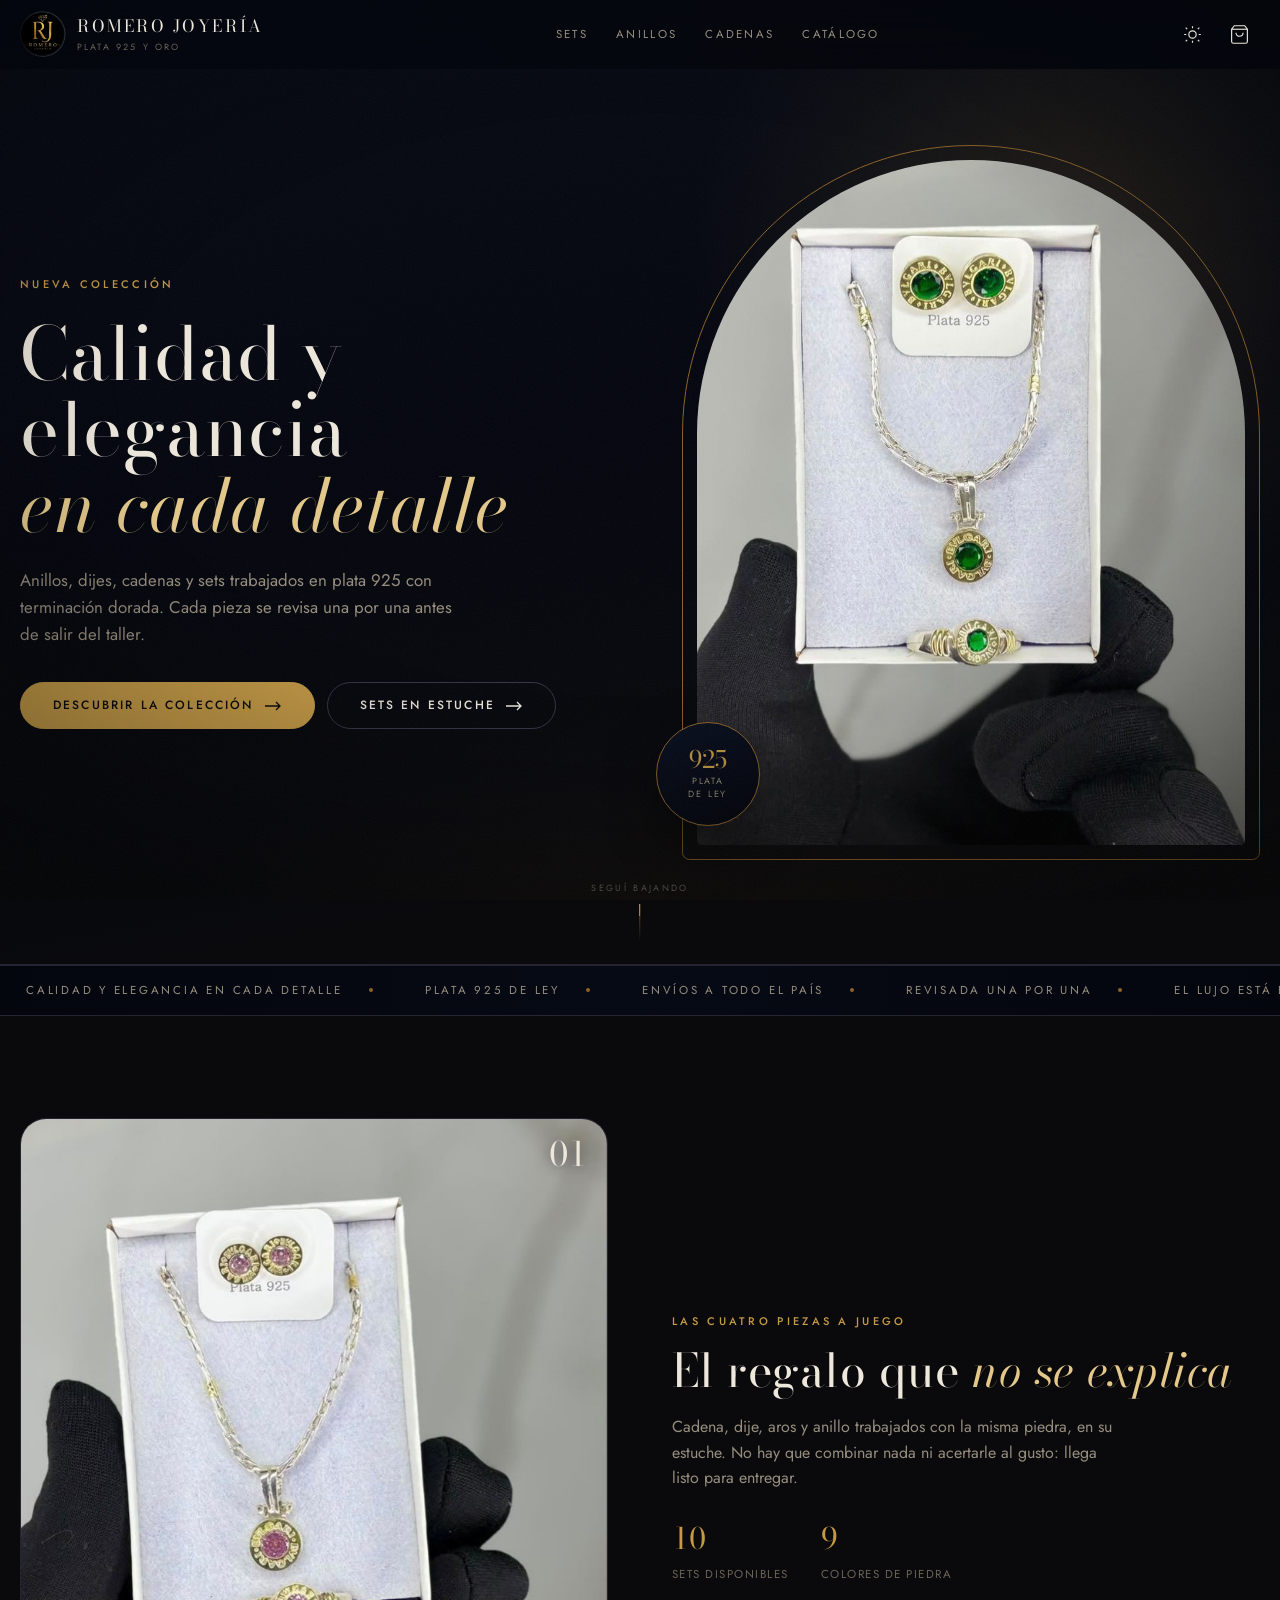
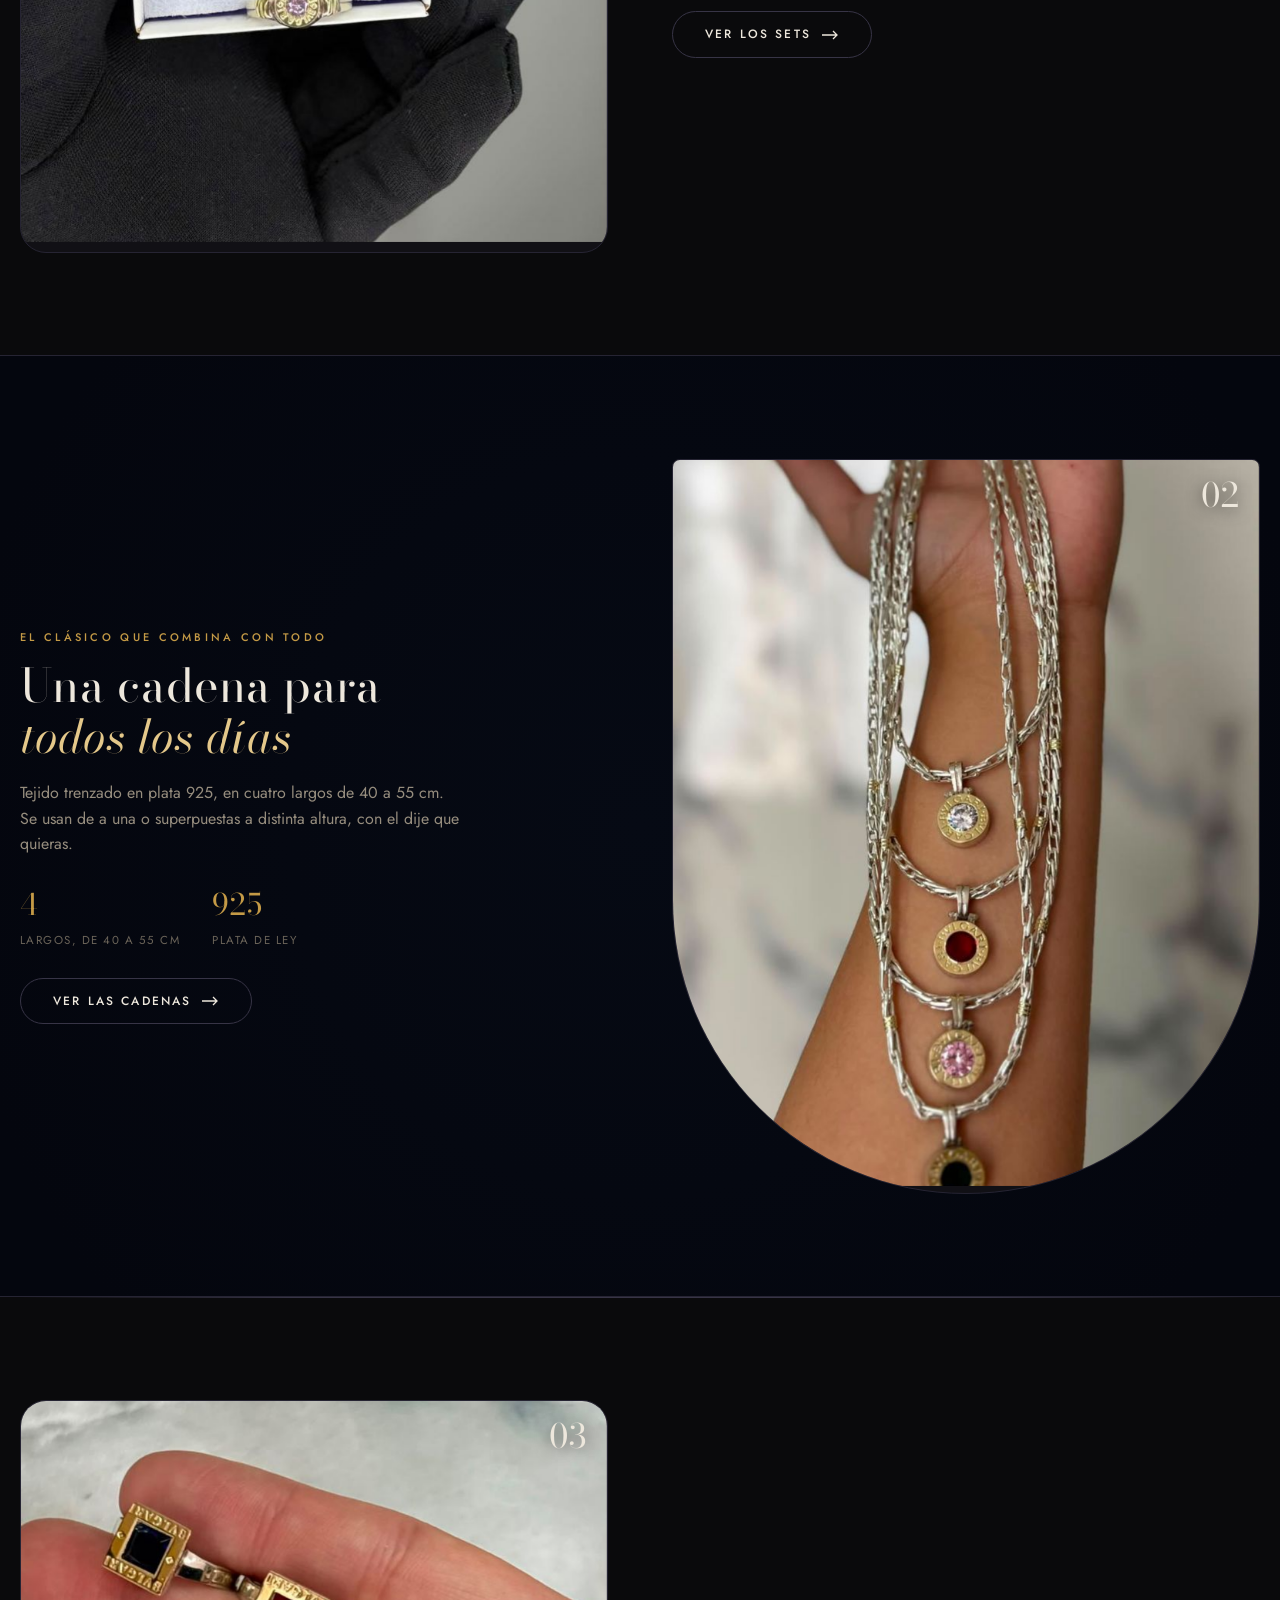
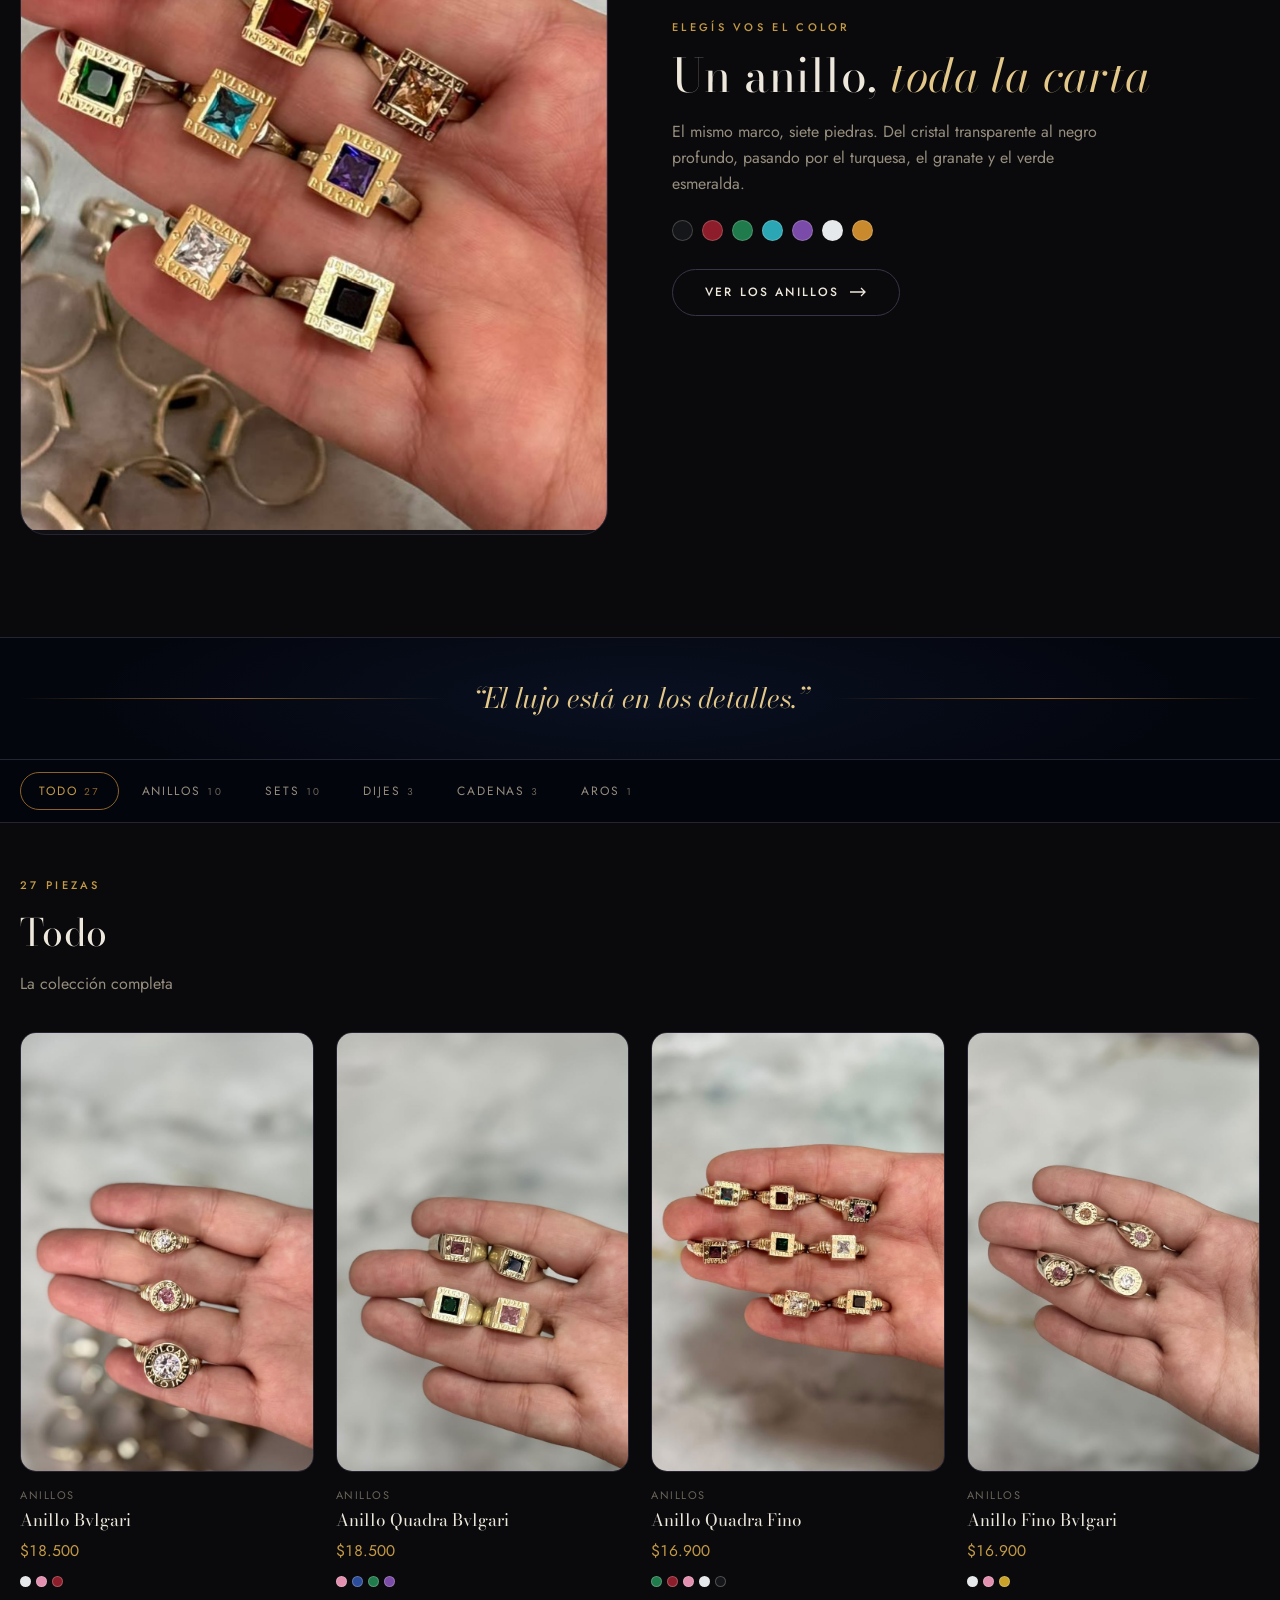
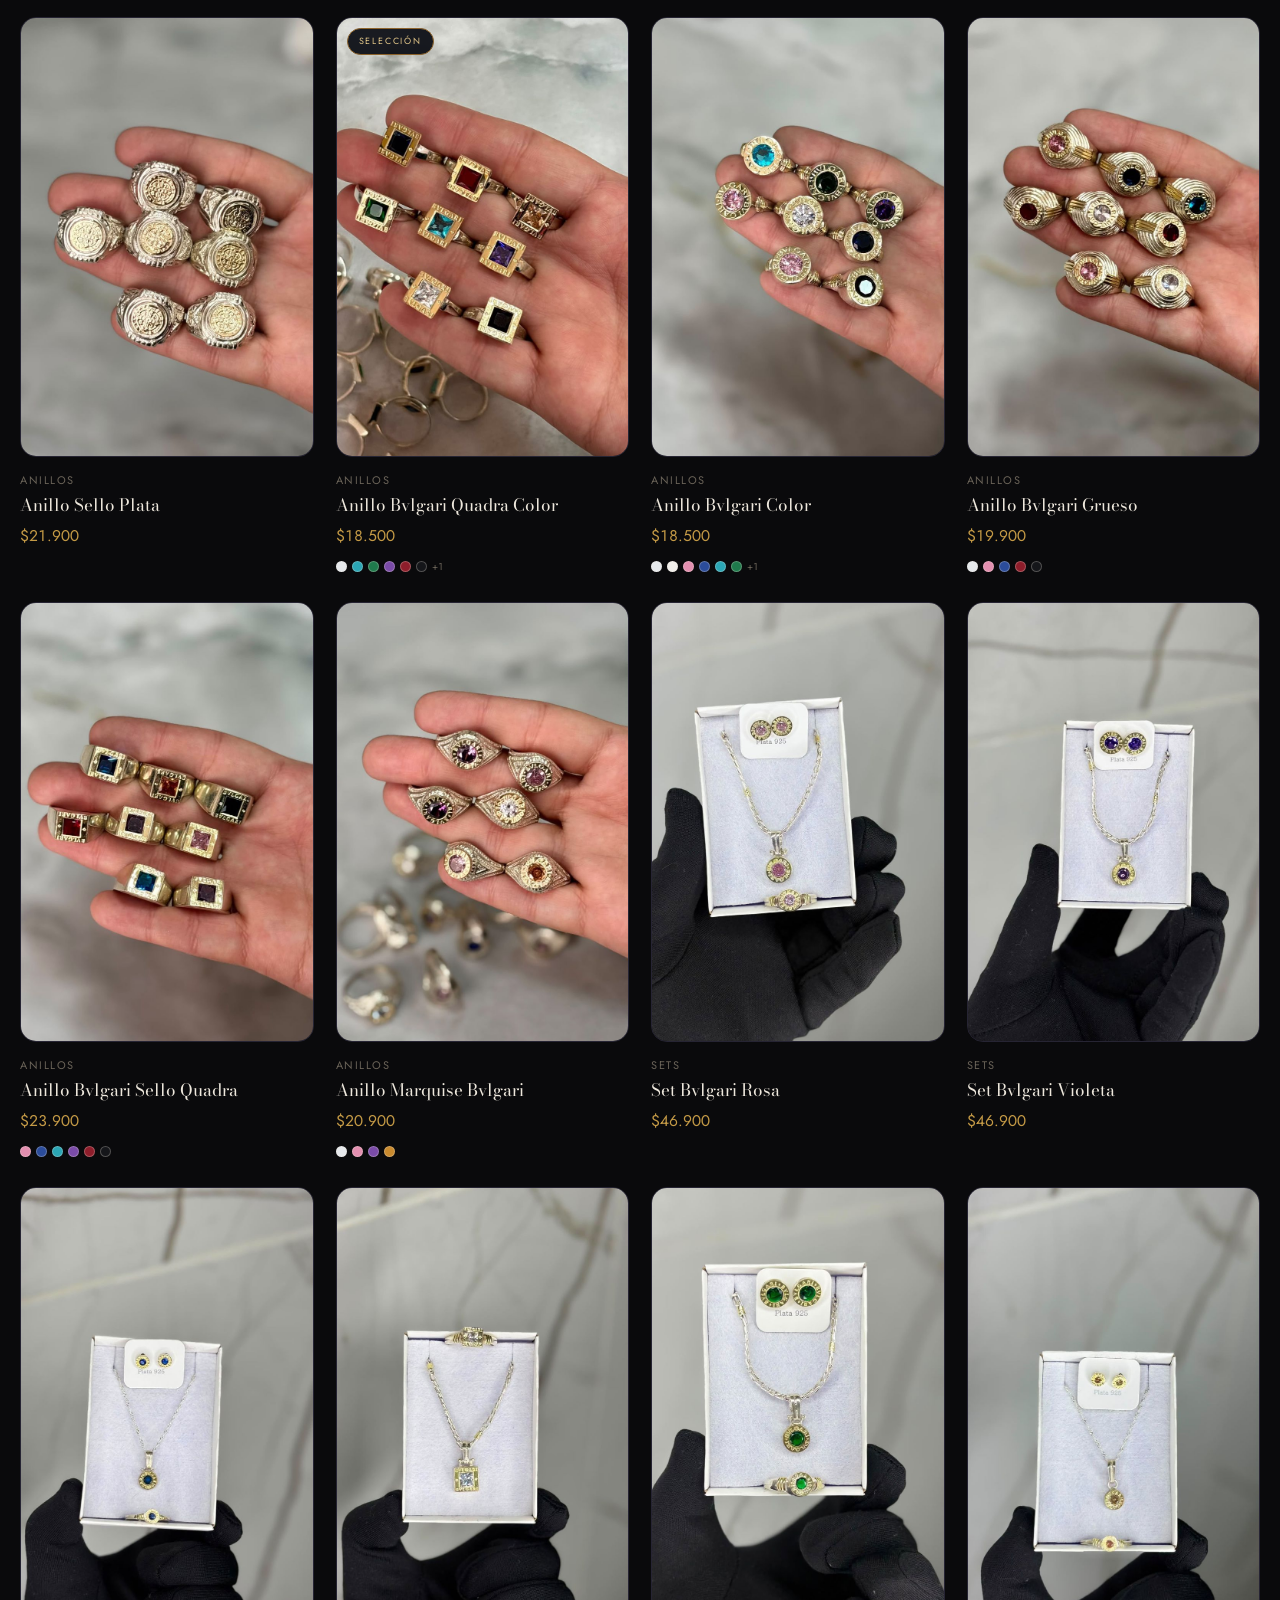
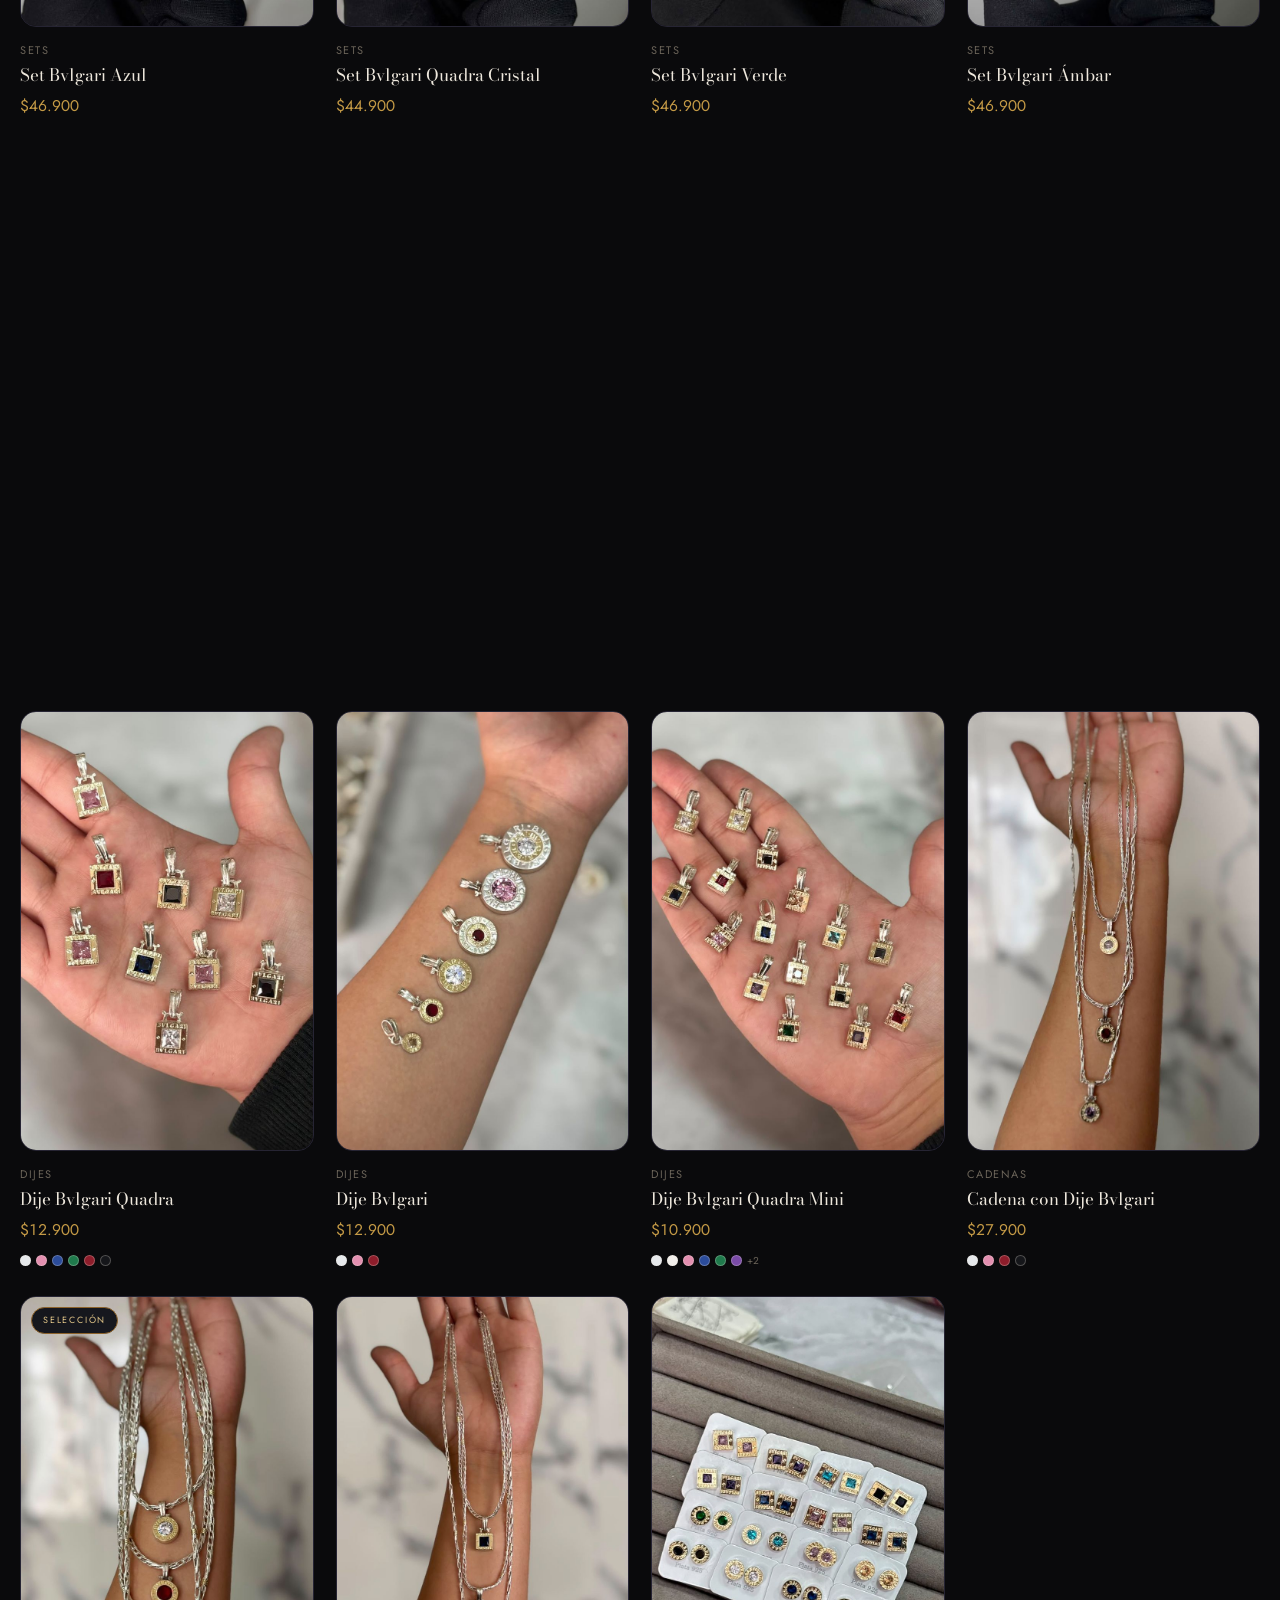
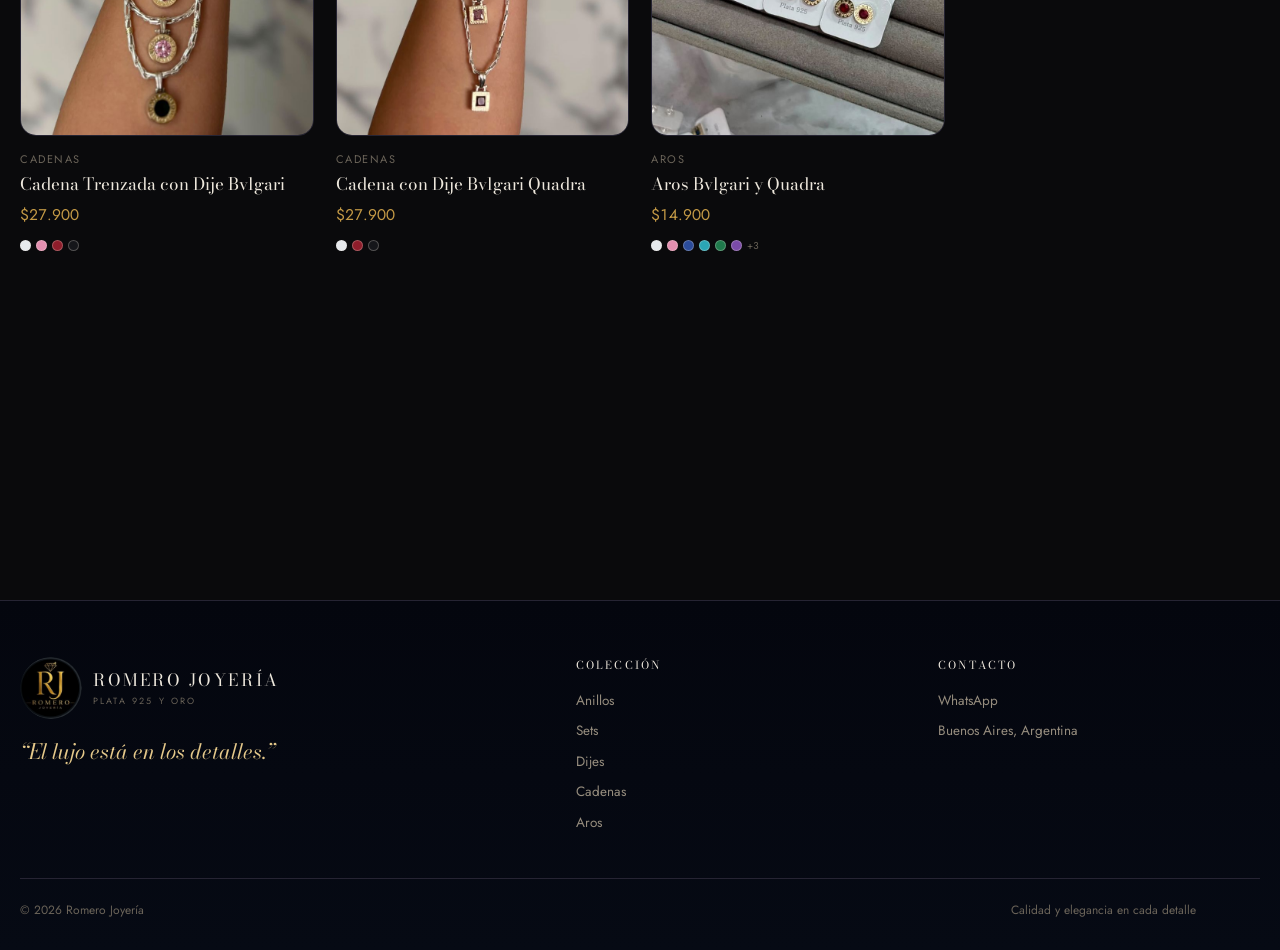
==== commit 3abc5bcd: "Mover el selector de tema al header, junto al carrito La barra flotante abajo de la página quedaba c" ====
--- a/index.html
+++ b/index.html
@@ -18,9 +18,7 @@
 <link rel="preconnect" href="https://fonts.googleapis.com">
 <link rel="preconnect" href="https://fonts.gstatic.com" crossorigin>
 <link rel="stylesheet" href="https://fonts.googleapis.com/css2?family=Bodoni+Moda:ital,opsz,wght@0,6..96,400;0,6..96,500;0,6..96,600;1,6..96,400;1,6..96,500&family=Jost:wght@300;400;500&display=swap">
-<link rel="stylesheet" href="css/oscura.css">
-<link rel="stylesheet" href="css/tema.css">
-</head>
+<link rel="stylesheet" href="css/oscura.css"></head>
 <body>
 
 <!-- Textura del fondo: grano finísimo y viñeta en los bordes.
@@ -47,6 +45,12 @@
     </nav>
 
     <div class="header__actions">
+      <a class="icon-btn" href="clara.html" aria-label="Ver la versión clara">
+        <svg width="21" height="21" viewBox="0 0 24 24" fill="none" stroke="currentColor" stroke-width="1.3" aria-hidden="true">
+          <circle cx="12" cy="12" r="4.2"/>
+          <path d="M12 2.5v2.4M12 19.1v2.4M4.2 4.2l1.7 1.7M18.1 18.1l1.7 1.7M2.5 12h2.4M19.1 12h2.4M4.2 19.8l1.7-1.7M18.1 5.9l1.7-1.7"/>
+        </svg>
+      </a>
       <button class="icon-btn cart-btn" id="openCart" aria-label="Abrir el carrito">
         <svg width="21" height="21" viewBox="0 0 24 24" fill="none" stroke="currentColor" stroke-width="1.3" aria-hidden="true">
           <path d="M6 2 3 6v14a2 2 0 0 0 2 2h14a2 2 0 0 0 2-2V6l-3-4z"/>
@@ -271,11 +275,6 @@
   <svg width="15" height="15" viewBox="0 0 24 24" fill="none" stroke="currentColor" stroke-width="1.6" aria-hidden="true"><path d="M12 19V5M5 12l7-7 7 7"/></svg>
 </button>
 
-<nav class="tema-switch" aria-label="Elegir versión de la tienda">
-  <a href="index.html" aria-current="page">Oscura</a>
-  <a href="clara.html">Clara</a>
-</nav>
-
 <div id="layer"></div>
 
 <script src="js/config.js"></script>
